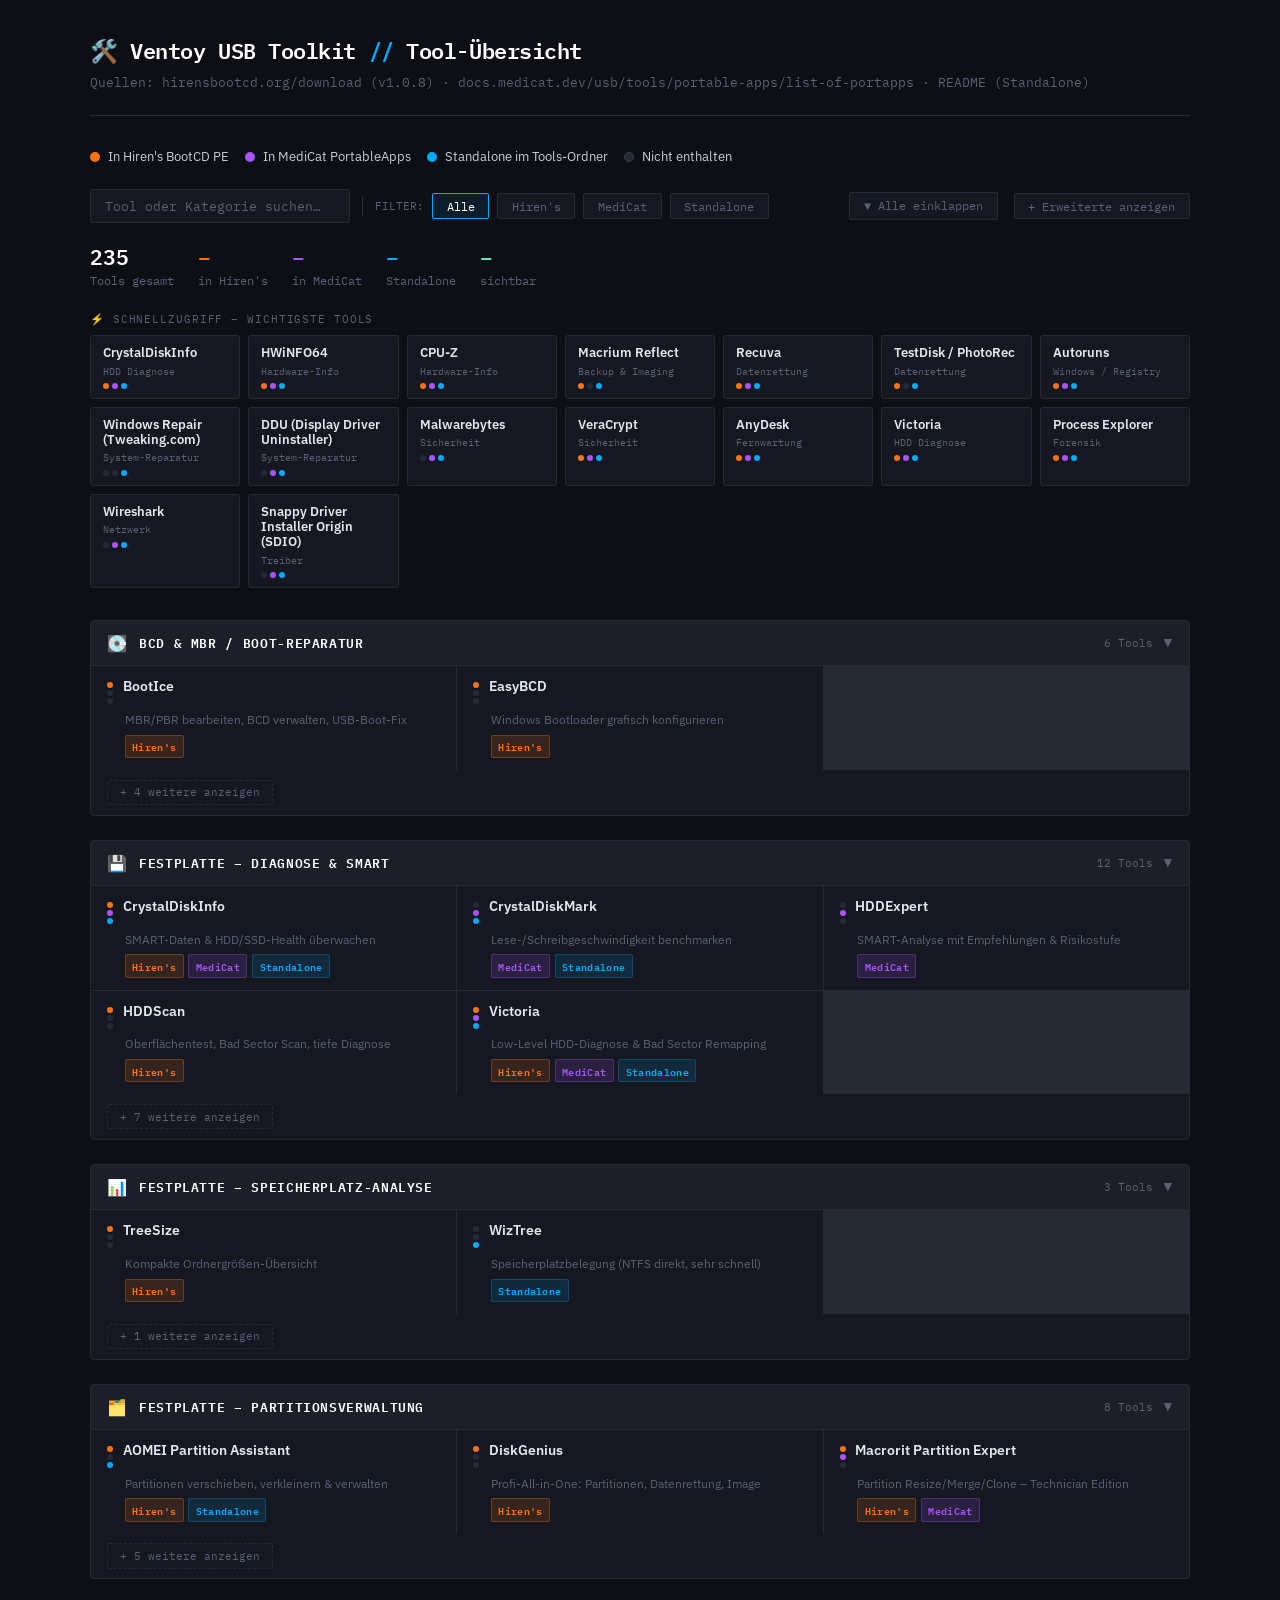
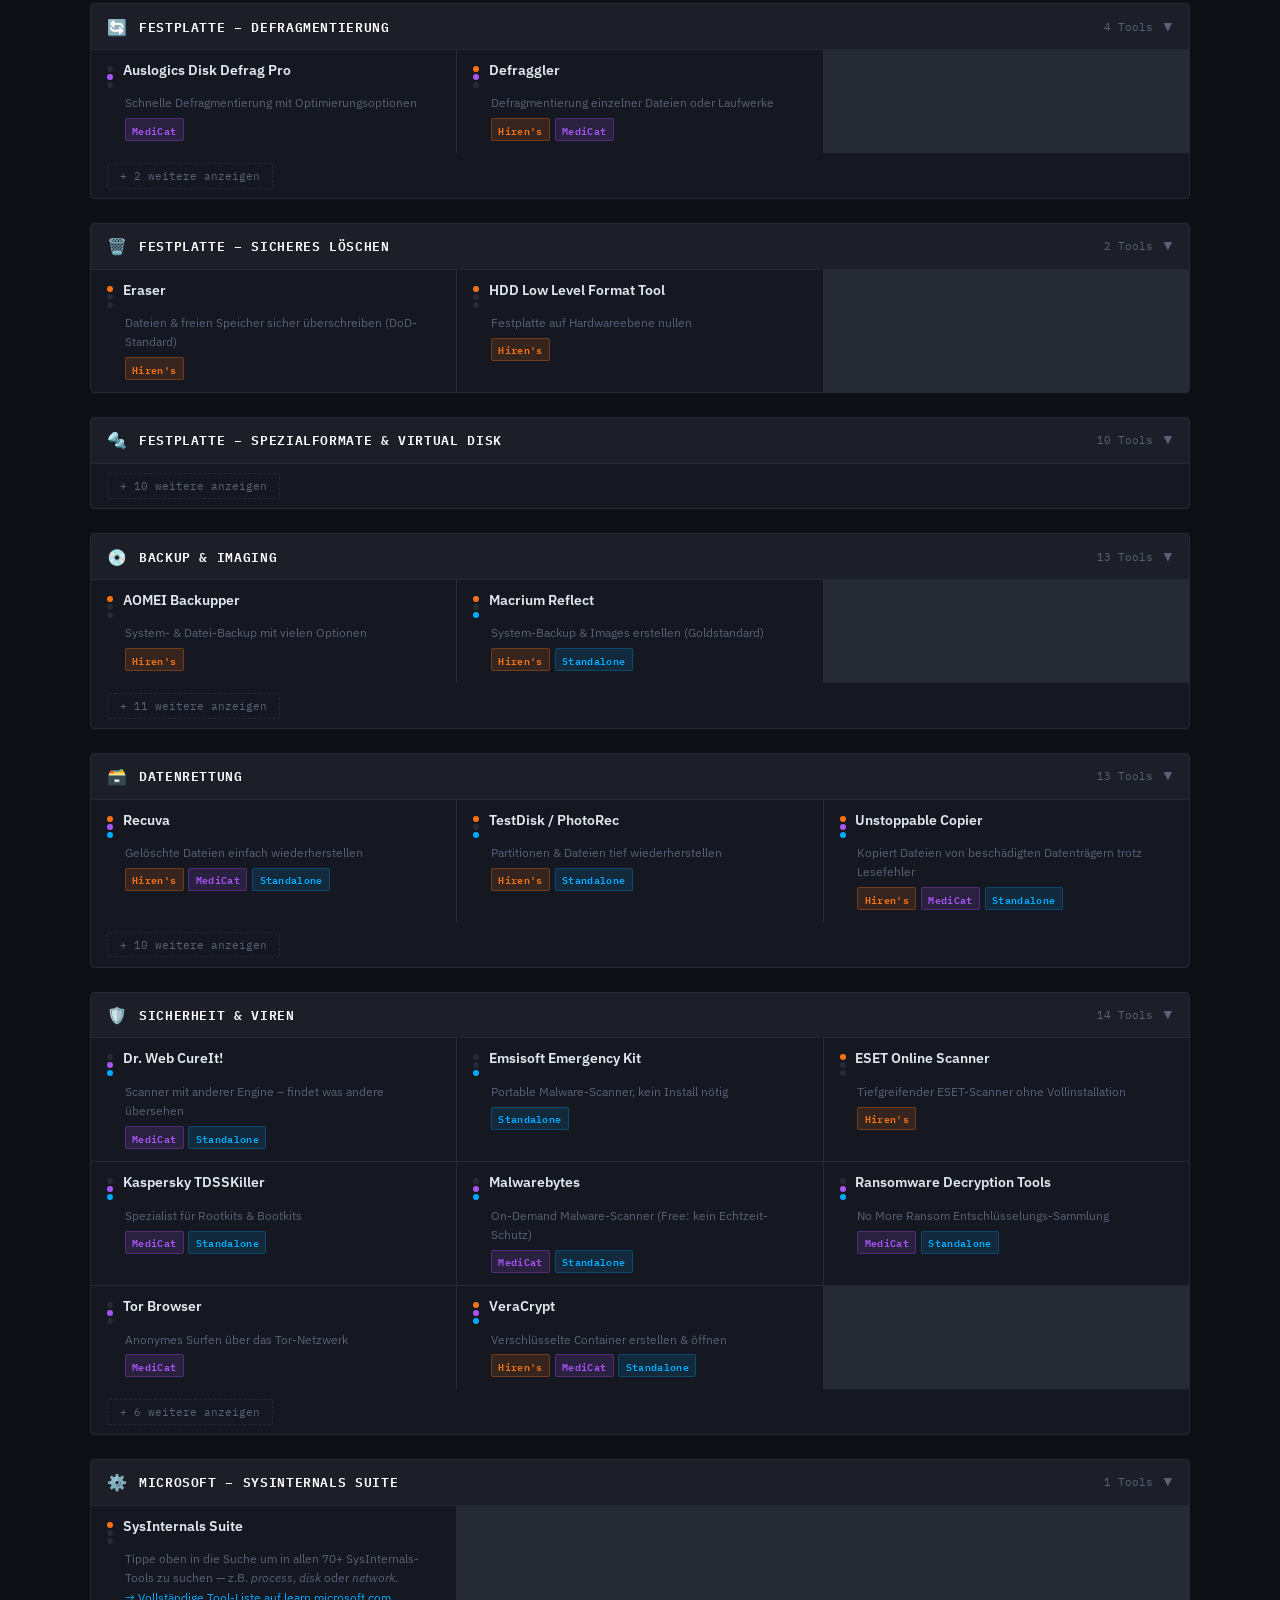
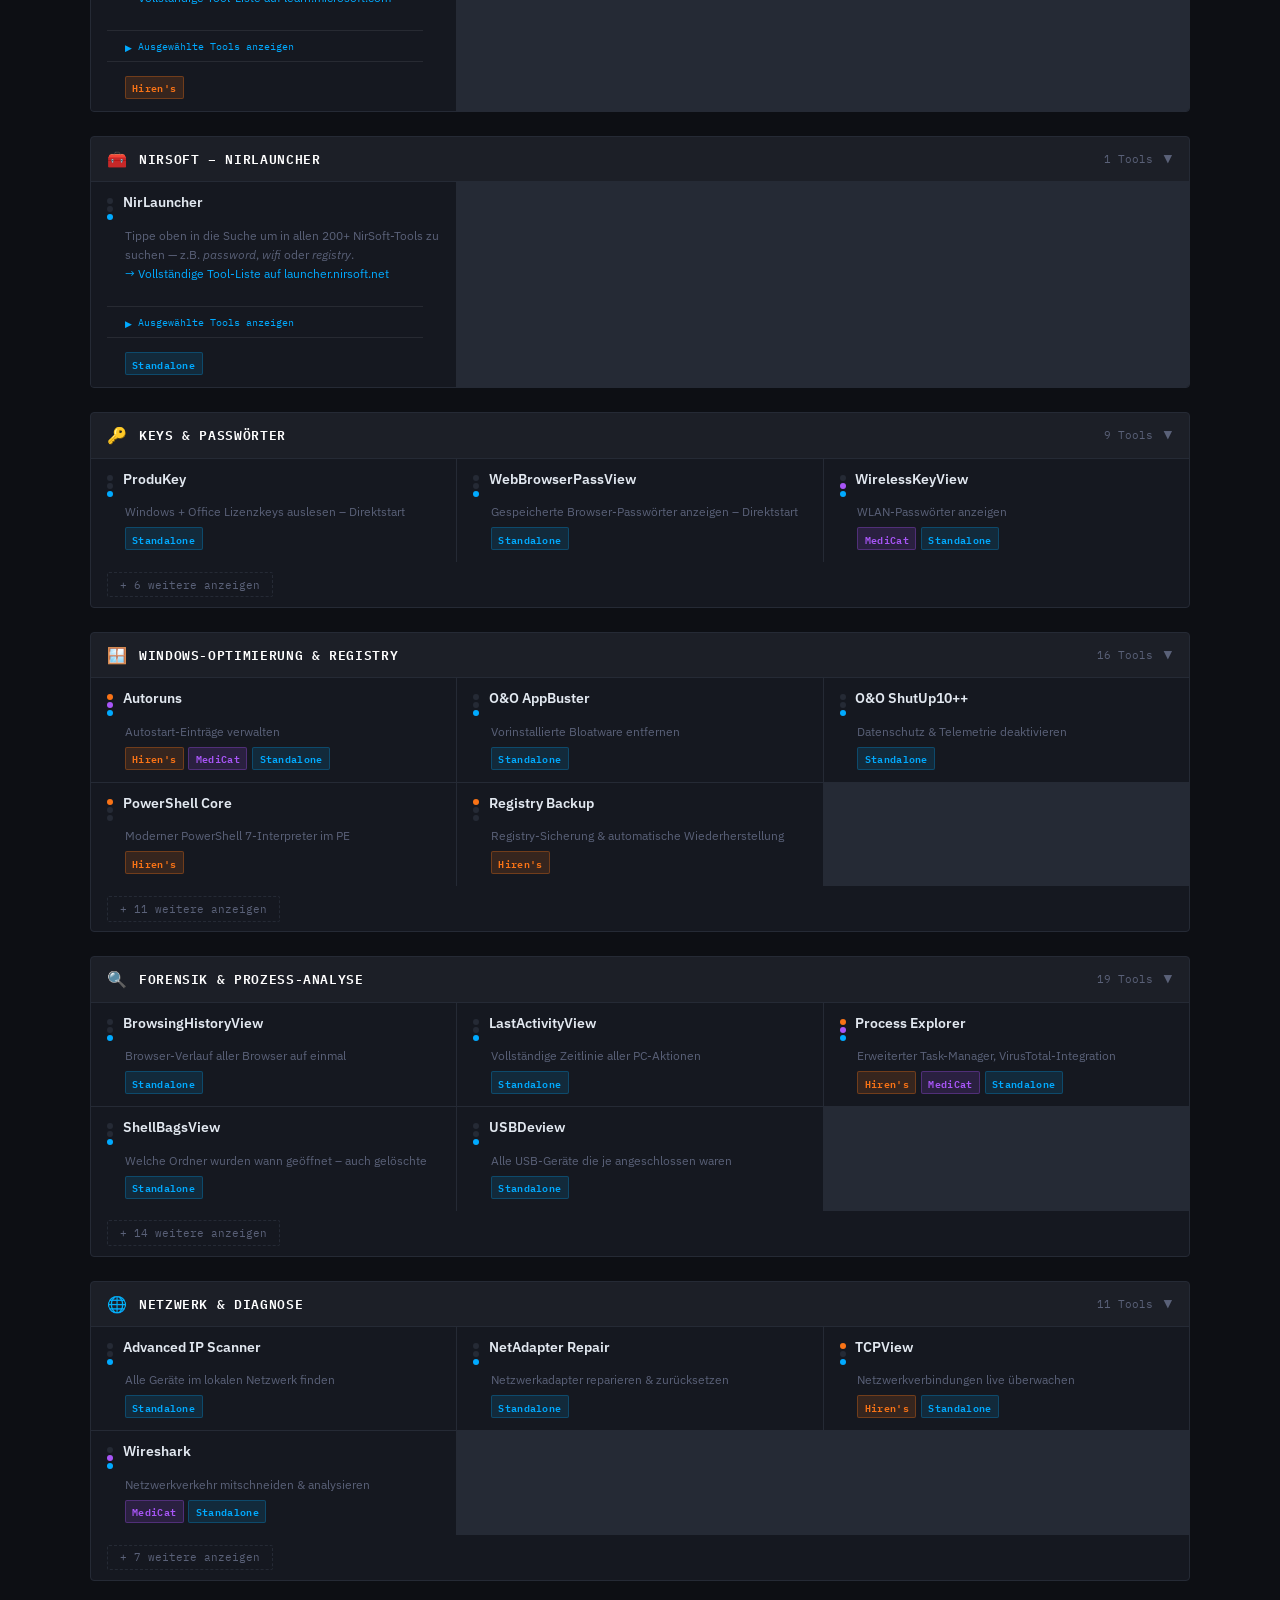
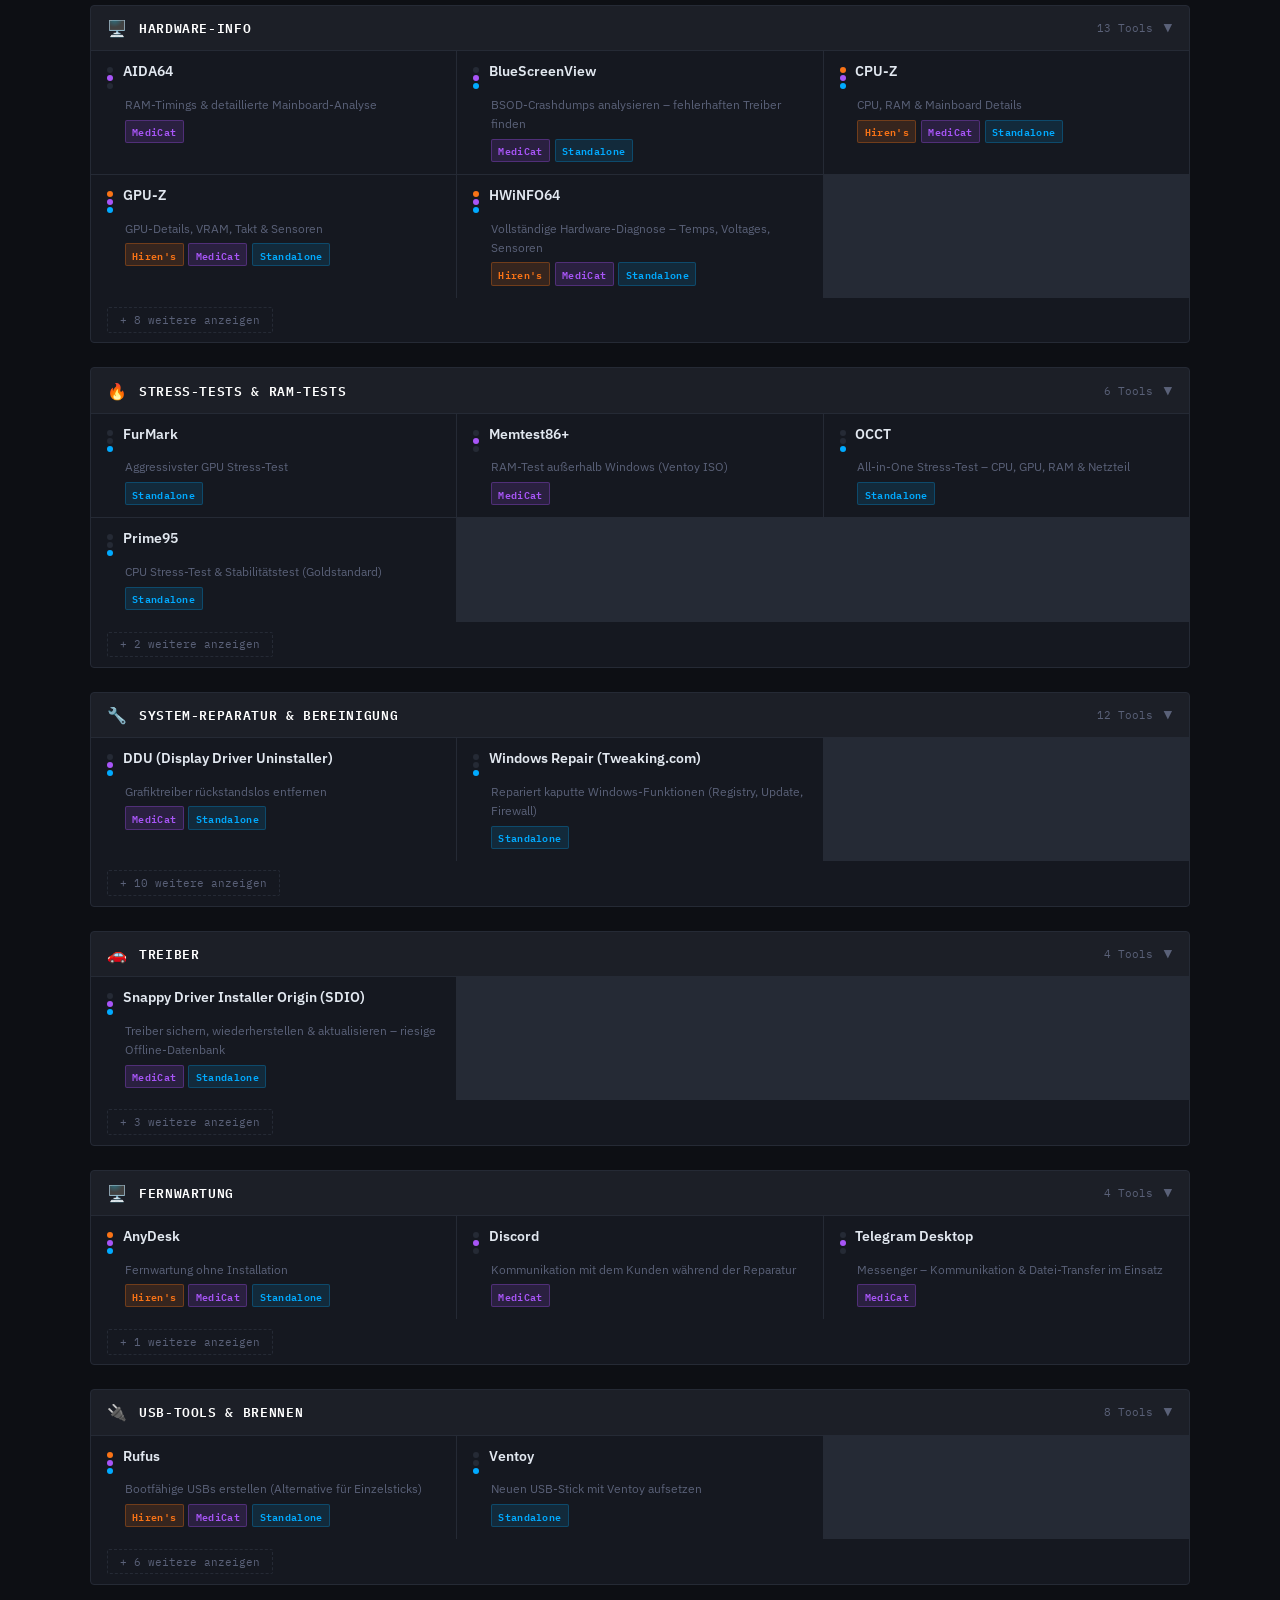
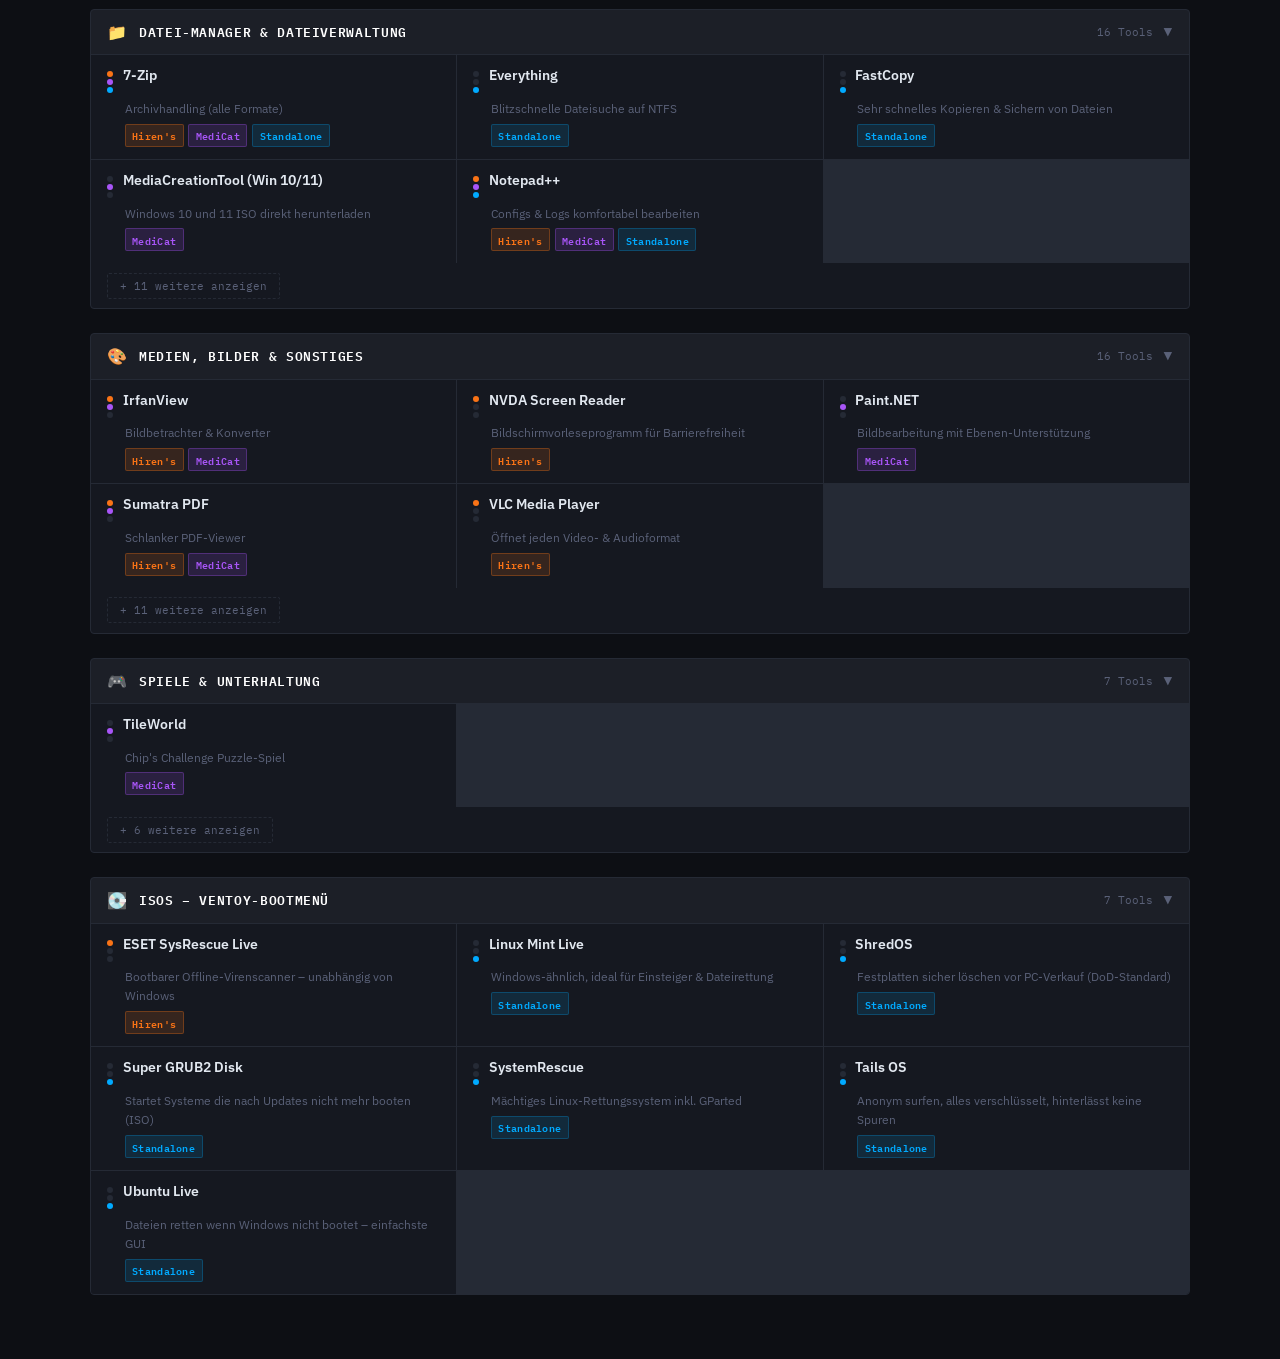
==== ventoy-toolkit-overview.html @ 54fb95f6 "Initial commit" ====
<!DOCTYPE html>
<html lang="de">

<head>
  <meta charset="UTF-8">
  <meta name="viewport" content="width=device-width, initial-scale=1.0">
  <title>Ventoy USB Toolkit – Übersicht</title>
  <style>
    @import url('https://fonts.googleapis.com/css2?family=IBM+Plex+Mono:wght@400;600&family=IBM+Plex+Sans:wght@300;400;600&display=swap');

    :root {
      --bg: #0d0f14;
      --surface: #151820;
      --border: #252a35;
      --text: #c8cdd8;
      --muted: #5a6178;
      --accent: #00aaff;
      --h: #f97316;
      --m: #a855f7;
      --s: #00aaff;
    }

    *,
    *::before,
    *::after {
      box-sizing: border-box;
      margin: 0;
      padding: 0
    }

    body {
      font-family: 'IBM Plex Sans', sans-serif;
      background: var(--bg);
      color: var(--text);
      padding: 2rem 1.5rem 4rem
    }

    /* ── Layout ── */
    header,
    .legend,
    .controls,
    .stats-bar,
    .categories {
      max-width: 1100px;
      margin-inline: auto
    }

    header {
      border-bottom: 1px solid var(--border);
      padding-bottom: 1.5rem;
      margin-bottom: 2rem
    }

    h1 {
      font-family: 'IBM Plex Mono', monospace;
      font-size: 1.4rem;
      font-weight: 600;
      color: #fff;
      letter-spacing: -.02em;
      margin-bottom: .4rem
    }

    h1 span {
      color: var(--accent)
    }

    .subtitle {
      font-size: .8rem;
      color: var(--muted);
      font-family: 'IBM Plex Mono', monospace
    }

    /* ── Legend ── */
    .legend {
      display: flex;
      flex-wrap: wrap;
      gap: 1rem;
      margin-block: 1.5rem
    }

    .legend-item {
      display: flex;
      align-items: center;
      gap: .5rem;
      font-size: .8rem
    }

    .dot {
      width: 10px;
      height: 10px;
      border-radius: 50%;
      flex-shrink: 0
    }

    /* ── Controls ── */
    .controls {
      display: flex;
      flex-wrap: wrap;
      align-items: center;
      gap: .5rem;
      margin-bottom: 1rem
    }

    .search-input {
      font-family: 'IBM Plex Mono', monospace;
      font-size: .8rem;
      padding: .45rem .9rem;
      border-radius: 2px;
      border: 1px solid var(--border);
      background: var(--surface);
      color: var(--text);
      width: 260px;
      outline: none;
      transition: border-color .15s;
    }

    .search-input:focus {
      border-color: var(--accent)
    }

    .search-input::placeholder {
      color: var(--muted)
    }

    .filter-sep {
      width: 1px;
      height: 1.2rem;
      background: var(--border);
      margin-inline: .25rem
    }

    .filter-label,
    .filter-hint {
      font-family: 'IBM Plex Mono', monospace;
      color: var(--muted)
    }

    .filter-label {
      font-size: .7rem
    }

    .filter-hint {
      font-size: .68rem
    }

    .btn {
      font-family: 'IBM Plex Mono', monospace;
      font-size: .75rem;
      padding: .3rem .85rem;
      border-radius: 2px;
      border: 1px solid var(--border);
      background: var(--surface);
      color: var(--muted);
      cursor: pointer;
      transition: all .15s;
      user-select: none;
    }

    .btn:hover {
      color: #fff;
      border-color: var(--accent)
    }

    .btn.active-all {
      color: #fff;
      background: rgba(0, 170, 255, .1);
      border-color: var(--accent)
    }

    .btn.active-h {
      color: #fff;
      background: rgba(249, 115, 22, .18);
      border-color: var(--h)
    }

    .btn.active-m {
      color: #fff;
      background: rgba(168, 85, 247, .18);
      border-color: var(--m)
    }

    .btn.active-s {
      color: #fff;
      background: rgba(0, 170, 255, .18);
      border-color: var(--s)
    }

    .btn-expand {
      margin-left: auto
    }

    /* ── Stats ── */
    .stats-bar {
      display: flex;
      gap: 1.5rem;
      flex-wrap: wrap;
      margin-bottom: 1.5rem
    }

    .stat {
      font-family: 'IBM Plex Mono', monospace;
      font-size: .75rem
    }

    .stat-num {
      font-size: 1.3rem;
      font-weight: 600;
      color: #fff;
      display: block
    }

    .stat-num.orange {
      color: var(--h)
    }

    .stat-num.purple {
      color: var(--m)
    }

    .stat-num.blue {
      color: var(--s)
    }

    .stat-num.green {
      color: #6ee7b7
    }

    .stat-label {
      color: var(--muted)
    }

    /* ── Categories ── */
    .categories {
      display: flex;
      flex-direction: column;
      gap: 1.5rem
    }

    .category {
      background: var(--surface);
      border: 1px solid var(--border);
      border-radius: 4px;
      overflow: hidden
    }

    .cat-header {
      display: flex;
      align-items: center;
      gap: .75rem;
      padding: .7rem 1rem;
      background: rgba(255, 255, 255, .03);
      border-bottom: 1px solid var(--border);
      cursor: pointer;
      user-select: none;
    }

    .cat-header:hover {
      background: rgba(255, 255, 255, .06)
    }

    .cat-header.cat-match {
      border-left: 2px solid var(--accent)
    }

    .cat-title {
      font-family: 'IBM Plex Mono', monospace;
      font-size: .8rem;
      font-weight: 600;
      color: #fff;
      letter-spacing: .05em;
      text-transform: uppercase
    }

    .cat-count {
      margin-left: auto;
      font-family: 'IBM Plex Mono', monospace;
      font-size: .7rem;
      color: var(--muted)
    }

    .cat-chevron {
      font-size: .7rem;
      color: var(--muted);
      transition: transform .2s;
      flex-shrink: 0
    }

    .category.open .cat-chevron {
      transform: rotate(90deg)
    }

    /* ── Tools grid ── */
    .tools-grid {
      display: none;
      grid-template-columns: repeat(auto-fill, minmax(290px, 1fr));
      gap: 1px;
      background: var(--border)
    }

    .category.open .tools-grid {
      display: grid
    }

    .tool-card {
      background: var(--surface);
      padding: .75rem 1rem;
      display: flex;
      flex-direction: column;
      gap: .35rem;
      transition: background .1s
    }

    .tool-card:hover {
      background: #1a1f2e
    }

    .tool-card.hidden {
      display: none
    }

    .tool-top {
      display: flex;
      align-items: flex-start;
      gap: .6rem
    }

    .tool-name {
      font-size: .85rem;
      font-weight: 600;
      color: #e2e8f0;
      line-height: 1.3
    }

    .tool-desc,
    .tool-badges {
      padding-left: 1.1rem
    }

    .tool-desc {
      font-size: .75rem;
      color: var(--muted);
      line-height: 1.6
    }

    .nir-wrap {
      margin-top: .4rem
    }

    .tool-badges {
      display: flex;
      flex-wrap: wrap;
      gap: .3rem
    }

    /* ── Presence dots ── */
    .pdots {
      display: flex;
      flex-direction: column;
      gap: 2px;
      flex-shrink: 0;
      margin-top: 4px
    }

    .pdot {
      width: 6px;
      height: 6px;
      border-radius: 50%
    }

    .pdot-off {
      background: #252a35
    }

    .pdot-h {
      background: var(--h)
    }

    .pdot-m {
      background: var(--m)
    }

    .pdot-s {
      background: var(--s)
    }

    /* ── Tier 2 ── */
    .tool-card.tier2 {
      opacity: .55
    }

    .tool-card.tier2-hidden {
      display: none
    }

    .tier2-btn {
      font-family: 'IBM Plex Mono', monospace;
      font-size: .68rem;
      padding: .3rem .75rem;
      border-radius: 2px;
      cursor: pointer;
      border: 1px dashed var(--border);
      background: transparent;
      color: var(--muted);
      margin: .6rem 1rem;
      display: none;
      transition: all .15s;
    }

    .category.open .tier2-btn {
      display: inline-block
    }

    .tier2-btn:hover {
      color: #fff;
      border-color: var(--muted)
    }

    /* ── Tool Info Box ── */
    .tool-info-toggle {
      font-family: 'IBM Plex Mono', monospace;
      font-size: .65rem;
      color: var(--accent);
      cursor: pointer;
      padding-left: 1.1rem;
      margin-top: .6rem;
      margin-bottom: .5rem;
      display: block;
      background: none;
      border: none;
      text-align: left;
      padding-top: .5rem;
      padding-bottom: .5rem;
      border-top: 1px solid rgba(255, 255, 255, .08);
      border-bottom: 1px solid rgba(255, 255, 255, .08);
      width: calc(100% - 1.1rem)
    }

    .tool-info-toggle:hover {
      text-decoration: underline
    }

    .nir-arrow {
      display: inline-block;
      transition: transform .2s;
      font-size: .55rem;
      vertical-align: middle
    }

    .nir-arrow.open {
      transform: rotate(90deg)
    }

    .tool-info-box {
      display: none;
      margin: .4rem 1.1rem 0;
      padding: .5rem .7rem;
      background: rgba(0, 170, 255, .06);
      border-left: 2px solid var(--accent);
      border-radius: 2px;
      font-size: .72rem;
      color: var(--text);
      line-height: 1.8
    }

    .tool-info-box b {
      color: var(--accent);
      font-weight: 600
    }

    .tool-info-box.open {
      display: block
    }

    .nir-search-area {
      margin: .7rem 1.1rem .2rem;
      font-size: .72rem
    }

    .nir-found-label {
      color: var(--accent);
      font-size: .68rem;
      margin-bottom: .2rem;
      font-weight: 600
    }

    .nir-search-result:not(:empty) {
      margin-bottom: .3rem
    }

    .nir-hit {
      color: #fff;
      font-size: .72rem;
      line-height: 1.6
    }

    .nir-hit b {
      color: var(--accent)
    }

    .nir-placeholder {
      color: var(--muted);
      font-size: .68rem;
      line-height: 1.6
    }

    .nir-link {
      color: var(--accent);
      text-decoration: none
    }

    .nir-link:hover {
      text-decoration: underline
    }

    /* ── Badges ── */
    .badge {
      font-family: 'IBM Plex Mono', monospace;
      font-size: .65rem;
      padding: .1rem .4rem;
      border-radius: 2px;
      font-weight: 600;
      letter-spacing: .03em
    }

    .badge-h {
      background: rgba(249, 115, 22, .15);
      color: var(--h);
      border: 1px solid rgba(249, 115, 22, .3)
    }

    .badge-m {
      background: rgba(168, 85, 247, .15);
      color: var(--m);
      border: 1px solid rgba(168, 85, 247, .3)
    }

    .badge-s {
      background: rgba(0, 170, 255, .12);
      color: var(--s);
      border: 1px solid rgba(0, 170, 255, .25)
    }

    /* ── Quick Access ── */
    .quickaccess {
      max-width: 1100px;
      margin-inline: auto;
      margin-bottom: 2rem
    }

    .qa-title {
      font-family: 'IBM Plex Mono', monospace;
      font-size: .7rem;
      color: var(--muted);
      letter-spacing: .08em;
      text-transform: uppercase;
      margin-bottom: .6rem
    }

    .qa-grid {
      display: grid;
      grid-template-columns: repeat(auto-fill, minmax(150px, 1fr));
      gap: .5rem
    }

    .qa-card {
      background: var(--surface);
      border: 1px solid var(--border);
      border-radius: 3px;
      padding: .55rem .75rem;
      display: flex;
      flex-direction: column;
      gap: .25rem;
      cursor: default;
      transition: background .1s, border-color .1s;
    }

    .qa-card:hover {
      background: #1a1f2e;
      border-color: var(--accent)
    }

    .qa-card-name {
      font-size: .8rem;
      font-weight: 600;
      color: #e2e8f0;
      line-height: 1.2
    }

    .qa-card-cat {
      font-family: 'IBM Plex Mono', monospace;
      font-size: .62rem;
      color: var(--muted)
    }

    .qa-dots {
      display: flex;
      gap: 3px;
      margin-top: .1rem
    }
  </style>
</head>

<body>

  <header>
    <h1>🛠️ Ventoy USB Toolkit <span>//</span> Tool-Übersicht</h1>
    <div class="subtitle">Quellen: hirensbootcd.org/download (v1.0.8) ·
      docs.medicat.dev/usb/tools/portable-apps/list-of-portapps · README (Standalone)</div>
  </header>

  <div class="legend">
    <div class="legend-item">
      <div class="dot" style="background:var(--h)"></div>In Hiren's BootCD PE
    </div>
    <div class="legend-item">
      <div class="dot" style="background:var(--m)"></div>In MediCat PortableApps
    </div>
    <div class="legend-item">
      <div class="dot" style="background:var(--s)"></div>Standalone im Tools-Ordner
    </div>
    <div class="legend-item">
      <div class="dot" style="background:#252a35;border:1px solid #3a4055"></div>Nicht enthalten
    </div>
  </div>

  <div class="controls">
    <input class="search-input" type="text" placeholder="Tool oder Kategorie suchen…" oninput="onSearch(this.value)">
    <div class="filter-sep"></div>
    <span class="filter-label">FILTER:</span>
    <button class="btn active-all" id="btn-all" onclick="setFilter(null)">Alle</button>
    <button class="btn" id="btn-h" onclick="setFilter('h')">Hiren's</button>
    <button class="btn" id="btn-m" onclick="setFilter('m')">MediCat</button>
    <button class="btn" id="btn-s" onclick="setFilter('s')">Standalone</button>

    <button class="btn btn-expand" id="btn-expand" onclick="expandCollapseAll()">▼ Alle einklappen</button>
    <button class="btn" id="btn-tier2" onclick="toggleAllTier2()" style="margin-left:.5rem">+ Erweiterte
      anzeigen</button>
  </div>

  <div class="stats-bar">
    <div class="stat"><span class="stat-num" id="cnt-all">–</span><span class="stat-label">Tools gesamt</span></div>
    <div class="stat"><span class="stat-num orange" id="cnt-h">–</span><span class="stat-label">in Hiren's</span></div>
    <div class="stat"><span class="stat-num purple" id="cnt-m">–</span><span class="stat-label">in MediCat</span></div>
    <div class="stat"><span class="stat-num blue" id="cnt-s">–</span><span class="stat-label">Standalone</span></div>
    <div class="stat"><span class="stat-num green" id="cnt-vis">–</span><span class="stat-label">sichtbar</span></div>
  </div>

  <div class="quickaccess">
    <div class="qa-title">⚡ Schnellzugriff – Wichtigste Tools</div>
    <div class="qa-grid" id="qa-grid"></div>
  </div>

  <div class="categories" id="categories"></div>

  <script>
    const data = [

      {
        icon: '💽', title: 'BCD & MBR / Boot-Reparatur', tools: [
          { name: 'BootIce', desc: 'MBR/PBR bearbeiten, BCD verwalten, USB-Boot-Fix', in: ['h'] },
          { name: 'EasyBCD', desc: 'Windows Bootloader grafisch konfigurieren', in: ['h'] },
          { name: 'Boot Repair Disk', desc: 'Linux-basierte Boot-Reparatur für GRUB & Windows', in: ['m'], tier: 2 },
          { name: 'BootIt Bare Metal', desc: 'Erweiterte Partition & Boot-Verwaltung (ISO)', in: ['m'], tier: 2 },
          { name: 'EasyUEFI', desc: 'UEFI-Booteinträge verwalten, reparieren & sichern', in: ['m'], tier: 2 },
          { name: 'Rescatux', desc: 'Linux-Rettungssystem für Boot & GRUB-Reparatur (ISO)', in: ['m'], tier: 2 },
        ]
      },

      {
        icon: '💾', title: 'Festplatte – Diagnose & SMART', tools: [
          { name: 'CrystalDiskInfo', desc: 'SMART-Daten & HDD/SSD-Health überwachen', in: ['h', 'm', 's'] },
          { name: 'CrystalDiskMark', desc: 'Lese-/Schreibgeschwindigkeit benchmarken', in: ['m', 's'] },
          { name: 'HDDScan', desc: 'Oberflächentest, Bad Sector Scan, tiefe Diagnose', in: ['h'] },
          { name: 'HDTune', desc: 'HDD-Benchmark & Error-Scan', in: ['h'], tier: 2 },
          { name: 'GSmartControl', desc: 'Grafische SMART-Oberfläche, alle Laufwerke', in: ['h'], tier: 2 },
          { name: 'WD Data Lifeguard Diagnostics', desc: 'Western-Digital-Laufwerke testen & diagnostizieren', in: ['h'], tier: 2 },
          { name: 'Victoria', desc: 'Low-Level HDD-Diagnose & Bad Sector Remapping', in: ['h', 'm', 's'] },
          { name: 'HDDExpert', desc: 'SMART-Analyse mit Empfehlungen & Risikostufe', in: ['m'] },
          { name: 'SSD Life', desc: 'SSD-Lebenserwartung und Health im Blick behalten', in: ['m'], tier: 2 },
          { name: 'SSD-Z', desc: 'SSD-Details: Controller, Flash-Typ, Firmware', in: ['m'], tier: 2 },
          { name: 'SSD Fresh Plus', desc: 'SSD-Optimierungen unter Windows anpassen', in: ['m'], tier: 2 },
          { name: 'CheckDisk GUI', desc: 'Grafische Oberfläche für chkdsk', in: ['h'], tier: 2 },
        ]
      },

      {
        icon: '📊', title: 'Festplatte – Speicherplatz-Analyse', tools: [
          { name: 'WizTree', desc: 'Speicherplatzbelegung (NTFS direkt, sehr schnell)', in: ['s'] },
          { name: 'WinDirStat', desc: 'Speicherbelegung als Treemap-Visualisierung', in: ['m'], tier: 2 },
          { name: 'TreeSize', desc: 'Kompakte Ordnergrößen-Übersicht', in: ['h'] },
        ]
      },

      {
        icon: '🗂️', title: 'Festplatte – Partitionsverwaltung', tools: [
          { name: 'AOMEI Partition Assistant', desc: 'Partitionen verschieben, verkleinern & verwalten', in: ['h', 's'] },
          { name: 'Macrorit Partition Expert', desc: 'Partition Resize/Merge/Clone – Technician Edition', in: ['h', 'm'] },
          { name: 'Macrorit Partition Extender', desc: 'Partitionen schnell & sicher vergrößern', in: ['h'], tier: 2 },
          { name: 'EaseUS Partition Master', desc: 'Partitionsverwaltung mit Datenrettungs-Funktionen', in: ['h'], tier: 2 },
          { name: 'DiskGenius', desc: 'Profi-All-in-One: Partitionen, Datenrettung, Image', in: ['h'] },
          { name: 'Macrorit NTFS to FAT', desc: 'Dateisystem ohne Datenverlust konvertieren', in: ['m'], tier: 2 },
          { name: 'FAT32 Formatter', desc: 'Laufwerke >32 GB mit FAT32 formatieren', in: ['m'], tier: 2 },
          { name: 'NTFS Permission Tool', desc: 'NTFS-Berechtigungen einsehen & reparieren', in: ['m'], tier: 2 },
        ]
      },

      {
        icon: '🔄', title: 'Festplatte – Defragmentierung', tools: [
          { name: 'Defraggler', desc: 'Defragmentierung einzelner Dateien oder Laufwerke', in: ['h', 'm'] },
          { name: 'Auslogics Disk Defrag Pro', desc: 'Schnelle Defragmentierung mit Optimierungsoptionen', in: ['m'] },
          { name: 'UltraDefrag', desc: 'Open-Source-Defragmenter, auch für Systemdateien', in: ['m'], tier: 2 },
          { name: 'JkDefrag', desc: 'Leichtgewichtiger Defragmenter, sehr schnell', in: ['m'], tier: 2 },
        ]
      },

      {
        icon: '🗑️', title: 'Festplatte – Sicheres Löschen', tools: [
          { name: 'HDD Low Level Format Tool', desc: 'Festplatte auf Hardwareebene nullen', in: ['h'] },
          { name: 'Eraser', desc: 'Dateien & freien Speicher sicher überschreiben (DoD-Standard)', in: ['h'] },
        ]
      },

      {
        icon: '🔩', title: 'Festplatte – Spezialformate & Virtual Disk', tools: [
          { name: 'HxD Hex Editor', desc: 'Hex-Editor für direkte Disk- und RAM-Bearbeitung', in: ['h', 'm'], tier: 2 },
          { name: 'HDHacker', desc: 'Boot-Sektor / MBR lesen, schreiben & sichern', in: ['m'], tier: 2 },
          { name: 'ImDisk Virtual Disk Driver', desc: 'ISO/IMG als virtuelles Laufwerk einbinden', in: ['h'], tier: 2 },
          { name: 'DiskInternals Linux Reader', desc: 'Ext2/3/4 Linux-Partitionen unter Windows lesen', in: ['h'], tier: 2 },
          { name: 'Paragon AppleFS for Windows', desc: 'Apple HFS+/APFS-Volumes unter Windows öffnen', in: ['h'], tier: 2 },
          { name: 'Disk2vhd', desc: 'Laufendes System direkt als VHD-Image exportieren', in: ['h', 'm'], tier: 2 },
          { name: 'VHD2Disk', desc: 'VHD-Image auf physische Festplatte zurückschreiben', in: ['m'], tier: 2 },
          { name: 'VHD Manager', desc: 'VHD-Dateien erstellen, mounten & verwalten', in: ['m'], tier: 2 },
          { name: 'VHD Tool++', desc: 'Erweitertes VHD-Verwaltungstool', in: ['m'], tier: 2 },
          { name: 'SD Formatter', desc: 'SD-Karten nach offenem Standard korrekt formatieren', in: ['m'], tier: 2 },
        ]
      },

      {
        icon: '💿', title: 'Backup & Imaging', tools: [
          { name: 'Macrium Reflect', desc: 'System-Backup & Images erstellen (Goldstandard)', in: ['h', 's'] },
          { name: 'AOMEI Backupper', desc: 'System- & Datei-Backup mit vielen Optionen', in: ['h'] },
          { name: 'Acronis Cyber Protect', desc: 'Professionelles Image-Backup & Restore', in: ['h'], tier: 2 },
          { name: 'Acronis True Image', desc: 'Vollständiges System-Backup & Klonen', in: ['m'], tier: 2 },
          { name: 'Drive Snapshot', desc: 'Backup laufender Systeme ohne Neustart', in: ['h'], tier: 2 },
          { name: 'DriveImage XML', desc: 'Leichtgewichtiges Drive-Imaging im XML-Format', in: ['h'], tier: 2 },
          { name: 'Lazesoft Disk Image & Clone', desc: 'Bootfähige Laufwerke klonen & Images erstellen', in: ['h'], tier: 2 },
          { name: 'EaseUS Todo Backup', desc: 'Backup & Imaging mit einfacher Bedienung', in: ['m'], tier: 2 },
          { name: 'MiniTool ShadowMaker', desc: 'Backup, Klonen & Wiederherstellung', in: ['m'], tier: 2 },
          { name: 'Rescuezilla', desc: 'Einfaches Cloning & Imaging – Clonezilla-Frontend', in: ['m'], tier: 2 },
          { name: 'Symantec Ghost', desc: 'Klassisches Disk-Imaging & Klonen', in: ['m'], tier: 2 },
          { name: 'WinToHDD', desc: 'Windows auf andere Festplatte/Partition klonen', in: ['m'], tier: 2 },
          { name: 'WinToUSB', desc: 'Windows-To-Go auf USB-Stick installieren', in: ['m'], tier: 2 },
        ]
      },

      {
        icon: '🗃️', title: 'Datenrettung', tools: [
          { name: 'Recuva', desc: 'Gelöschte Dateien einfach wiederherstellen', in: ['h', 'm', 's'] },
          { name: 'Unstoppable Copier', desc: 'Kopiert Dateien von beschädigten Datenträgern trotz Lesefehler', in: ['h', 'm', 's'] },
          { name: 'TestDisk / PhotoRec', desc: 'Partitionen & Dateien tief wiederherstellen', in: ['h', 's'] },
          { name: 'DMDE', desc: 'Disk-Map & Datenrettung bis auf Sektor-Ebene', in: ['h'], tier: 2 },
          { name: 'ReclaiMe', desc: 'RAID- und Partition-Wiederherstellung', in: ['h'], tier: 2 },
          { name: 'Lazesoft Data Recovery', desc: 'Datenrettung von formatierten/gelöschten Laufwerken', in: ['h'], tier: 2 },
          { name: 'Puran Data Recovery', desc: 'Tiefes Scannen nach verlorenen Partitionen', in: ['h'], tier: 2 },
          { name: 'Puran File Recovery', desc: 'Gelöschte Dateien schnell wiederherstellen', in: ['h'], tier: 2 },
          { name: 'R-Drive Image', desc: 'Professionelles Disk-Imaging & Datenrettung', in: ['m'], tier: 2 },
          { name: 'RS RAID Retrieve', desc: 'Datenrettung aus defekten RAID-Verbünden', in: ['m'], tier: 2 },
          { name: 'EaseUS Data Recovery Wizard', desc: 'Datenrettung mit einfacher Oberfläche (max. 2 GB gratis)', in: ['m'], tier: 2 },
          { name: 'MiniTool Power Data Recovery', desc: 'Datenrettung mit einfacher Oberfläche (1 GB gratis)', in: ['m'], tier: 2 },
          { name: 'Elcomsoft System Recovery', desc: 'Windows-Passwörter & Zugänge zurücksetzen', in: ['m'], tier: 2 },
        ]
      },

      {
        icon: '🛡️', title: 'Sicherheit & Viren', tools: [
          { name: 'Malwarebytes', desc: 'On-Demand Malware-Scanner (Free: kein Echtzeit-Schutz)', in: ['m', 's'] },
          { name: 'Emsisoft Emergency Kit', desc: 'Portable Malware-Scanner, kein Install nötig', in: ['s'] },
          { name: 'Dr. Web CureIt!', desc: 'Scanner mit anderer Engine – findet was andere übersehen', in: ['m', 's'] },
          { name: 'Kaspersky TDSSKiller', desc: 'Spezialist für Rootkits & Bootkits', in: ['m', 's'] },
          { name: 'McAfee Stinger', desc: 'Schneller Malware-Quickscan, sehr leichtgewichtig', in: ['h', 'm'], tier: 2 },
          { name: 'ESET Online Scanner', desc: 'Tiefgreifender ESET-Scanner ohne Vollinstallation', in: ['h'] },
          { name: 'Panda Cloud Cleaner', desc: 'Cloud-basierter Malware-Scanner', in: ['m'], tier: 2 },
          { name: 'Malware Hunter Pro', desc: 'Proaktiver Malware-Scanner & Entferner', in: ['m'], tier: 2 },
          { name: 'SUPERAntiSpyware', desc: 'Spyware, Adware & Trojaner entfernen', in: ['m'], tier: 2 },
          { name: 'HijackThis', desc: 'Browser-Hijacker & verdächtige Starteinträge aufspüren', in: ['m'], tier: 2 },
          { name: 'Ransomware Decryption Tools', desc: 'No More Ransom Entschlüsselungs-Sammlung', in: ['m', 's'] },
          { name: 'VeraCrypt', desc: 'Verschlüsselte Container erstellen & öffnen', in: ['h', 'm', 's'] },
          { name: 'Tor Browser', desc: 'Anonymes Surfen über das Tor-Netzwerk', in: ['m'] },
          { name: 'OpenVPN Portable', desc: 'VPN-Verbindung direkt vom Stick aufbauen', in: ['m'], tier: 2 },
        ]
      },

      {
        icon: '⚙️', title: 'Microsoft – SysInternals Suite', tools: [
          {
            name: 'SysInternals Suite', desc: 'Tippe oben in die Suche um in allen 70+ SysInternals-Tools zu suchen — z.B. process, disk oder network.', descHtml: 'Tippe oben in die Suche um in allen 70+ SysInternals-Tools zu suchen — z.B. <i>process</i>, <i>disk</i> oder <i>network</i>.<br><a class="nir-link" href="https://learn.microsoft.com/en-us/sysinternals/downloads/" target="_blank">→ Vollständige Tool-Liste auf learn.microsoft.com</a>', in: ['h'],
            nir: {
              'AccessChk': 'Command-line tool for viewing effective permissions on files, registry keys, services, processes and kernel objects',
              'AccessEnum': 'Shows who has what access to directories, files and Registry keys — find holes in permissions',
              'AdExplorer': 'Advanced Active Directory viewer and editor',
              'AdInsight': 'LDAP real-time monitoring tool for troubleshooting Active Directory client applications',
              'AdRestore': 'Undelete Active Directory objects',
              'Autologon': 'Bypass password screen during logon',
              'Autoruns': 'See what programs are configured to startup automatically when your system boots and you log in',
              'BgInfo': 'Automatically display relevant information about a Windows computer on the desktop background',
              'CacheSet': 'Program that allows you to control the Cache Manager working set size',
              'ClockRes': 'View the resolution of the system clock',
              'Contig': 'Defragment individual files or create new files that are contiguous',
              'Coreinfo': 'Shows mapping between logical processors and the physical processor, NUMA node, socket and cache topology',
              'Ctrl2Cap': 'Kernel-mode driver that remaps Caps Lock key to Ctrl',
              'DebugView': 'Monitor debug output on your local machine or across the Internet without an active debugger',
              'Desktops': 'Create up to four virtual desktops and switch between them using hotkeys',
              'Disk2vhd': 'Simplifies migration of physical systems into virtual machines (P2V)',
              'DiskExt': 'Display volume disk-mappings',
              'DiskMon': 'Capture all hard disk activity or acts as a software disk activity light in system tray',
              'DiskView': 'Graphical disk sector viewer',
              'DU': 'Report the disk space usage for the directory you specify',
              'EFSDump': 'View information for encrypted files',
              'FindLinks': 'Reports the file index and any hard links that exist for the specified file',
              'Handle': 'Show what files are open by which processes',
              'Hex2dec': 'Convert hex numbers to decimal and vice versa',
              'Junction': 'Create Win2K NTFS symbolic links',
              'LDMDump': 'Dump the contents of the Logical Disk Manager database',
              'ListDLLs': 'List all DLLs that are currently loaded, including version numbers and full paths',
              'LiveKd': 'Use Microsoft kernel debuggers to examine a live system',
              'LoadOrder': 'See the order in which devices are loaded on your Windows system',
              'LogonSessions': 'List the active logon sessions on a system',
              'MoveFile': 'Schedule move and delete commands for the next reboot',
              'NotMyFault': 'Crash, hang, and cause kernel memory leaks on your Windows system (for testing)',
              'NTFSInfo': 'Detailed information about NTFS volumes including MFT size and location',
              'PendMoves': 'Enumerate file rename and delete commands that will execute at next boot',
              'PipeList': 'Display named pipes on your system',
              'PortMon': 'Monitor serial and parallel port activity',
              'ProcDump': 'Capture process dumps for CPU spikes, hung windows or unhandled exceptions',
              'Process Explorer': 'Find out what files, registry keys and objects processes have open, which DLLs they have loaded',
              'Process Monitor': 'Monitor file system, Registry, process, thread and DLL activity in real-time',
              'PsExec': 'Execute processes on remote systems',
              'PsFile': 'Show files opened remotely',
              'PsGetSid': 'Display the SID of a computer or user',
              'PsInfo': 'Obtain information about a system',
              'PsKill': 'Kill processes by name or process ID',
              'PsList': 'List detailed information about processes',
              'PsLoggedOn': 'Show users logged on to a local or remote system',
              'PsLogList': 'Dump event log records',
              'PsPasswd': 'Change account passwords',
              'PsPing': 'Measure network performance including latency and bandwidth',
              'PsService': 'View and control services',
              'PsShutdown': 'Shutdown or reboot a computer',
              'PsSuspend': 'Suspend and resume processes',
              'PsTools': 'Suite of command-line utilities for managing local and remote Windows systems',
              'RAMMap': 'Advanced physical memory usage analysis — see exactly how Windows is using RAM',
              'RDCMan': 'Manage multiple remote desktop connections',
              'RegDelNull': 'Scan and delete Registry keys with embedded null-characters',
              'RegJump': 'Jump to a registry path directly in Regedit',
              'RU': 'View the registry space usage for the specified registry key',
              'SDelete': 'Securely overwrite sensitive files and cleanse free space (DoD-compliant)',
              'ShareEnum': 'Scan file shares on your network and view their security settings',
              'ShellRunas': 'Launch programs as a different user via right-click context menu',
              'Sigcheck': 'Show file version, timestamp, and digital signature details — verify file integrity',
              'Streams': 'Reveal NTFS alternate streams in files',
              'Strings': 'Search for ANSI and Unicode strings in binary images',
              'Sync': 'Flush cached data to disk',
              'Sysmon': 'Monitor and log system activity including processes, network connections and file changes',
              'TCPView': 'Live view of all TCP and UDP endpoints, including local and remote addresses and state',
              'VMMap': 'Analyze virtual memory usage of a specific process in detail',
              'VolumeID': 'Set the Volume ID of FAT or NTFS drives',
              'WhoIs': 'WHOIS lookup for domain registration information',
              'WinObj': 'Display information about the Windows Object Manager namespace',
              'ZoomIt': 'Screen zoom, annotation and recording tool for presentations'
            },
            nirOverview: '<b>🔍 Prozesse:</b> Process Explorer · Process Monitor · ProcDump · PsList · PsKill · VMMap<br><b>🚀 Autostart:</b> Autoruns · BgInfo · Desktops<br><b>🌐 Netzwerk:</b> TCPView · PsPing · PsTools · WhoIs · PortMon<br><b>💾 Festplatte:</b> DiskView · Disk2vhd · DU · SDelete · Contig · DiskMon<br><b>🔒 Sicherheit:</b> AccessChk · AccessEnum · Sigcheck · Sysmon · Streams<br><b>📋 Registry:</b> Autoruns · RegJump · RegDelNull · RU · AdExplorer<br><b>🖥️ System-Info:</b> PsInfo · Coreinfo · RAMMap · LogonSessions · Handle · ListDLLs<br><b>🔧 Remote:</b> PsExec · PsLoggedOn · PsLogList · PsService · PsShutdown · RDCMan'
          },
        ]
      },

      {
        icon: '🧰', title: 'NirSoft – NirLauncher', tools: [
          {
            name: 'NirLauncher', desc: 'Tippe oben in die Suche um in allen 200+ NirSoft-Tools zu suchen — z.B. password, wifi oder registry. → launcher.nirsoft.net', descHtml: 'Tippe oben in die Suche um in allen 200+ NirSoft-Tools zu suchen — z.B. <i>password</i>, <i>wifi</i> oder <i>registry</i>.<br><a class="nir-link" href="https://launcher.nirsoft.net/utilities_list.html" target="_blank">→ Vollständige Tool-Liste auf launcher.nirsoft.net</a>', in: ['s'],
            nir: {
              'AdvancedRun': 'Run a program with different settings that you choose',
              'AllThreadsView': 'Displays a list of all running threads in Windows',
              'AlternateStreamView': 'Find all hidden alternate streams stored in the file system',
              'AltStreamDump': 'Dumps the list of NTFS alternate streams',
              'AppAudioConfig': 'View/change audio settings of applications',
              'AppCompatibilityView': 'List of all programs that run with different compatibility setting',
              'AppCrashView': 'Displays the details of all application crashes occurred in your system',
              'AppNetworkCounter': 'Displays number of TCP/UDP bytes and packets sent/received by every application',
              'AppReadWriteCounter': 'Displays read/write operations of every application running on your system',
              'AppResourcesUsageView': 'View application resources usage information of Windows 10/11',
              'AdapterWatch': 'Displays useful information about your network adapters',
              'ActiveXHelper': 'View essential information about ActiveX components installed on your computer',
              'BatteryHistoryView': 'Displays battery history information on Windows 11/10',
              'BatteryInfoView': 'Displays battery information on laptops and netbooks',
              'BlueScreenView': 'Show information about blue screen crashes occurred in your system',
              'BluetoothCL': 'Show bluetooth devices list',
              'BluetoothLEView': 'Monitors the activity of Bluetooth Low Energy devices around you',
              'BluetoothLogView': 'Creates a log of Bluetooth activity in your area',
              'BluetoothView': 'Monitors the activity of Bluetooth devices around you',
              'BootPerformanceView': 'Displays the performance information of the boot process on Windows 11/10/8/7',
              'BrowserAddonsView': 'Displays the details of all Web browser addons/plugins installed in your system',
              'BrowserAutoFillView': 'View form autofill text stored by Chrome and Firefox Web browsers',
              'BrowserDownloadsView': 'Displays the details of downloaded files of Chrome and Firefox Web browsers',
              'BrowsingHistoryView': 'View browsing history of popular Web browsers',
              'BulkFileChanger': 'Change date/time/attributes of multiple files',
              'BulletsPassView': 'Reveals the passwords stored behind the bullets',
              'ChromeCacheView': 'Chrome Browser Cache Viewer',
              'ChromeCookiesView': 'Alternative to the standard internal cookies viewer of Google Chrome',
              'ChromeHistoryView': 'View the browsing history of Chrome Web browser',
              'ChromePass': 'Password recovery tool for Google Chrome Web browser',
              'Clipboardic': 'Small and simple clipboard manager',
              'ControlMyMonitor': 'View and modify the settings of your monitor',
              'CountryTraceRoute': 'Fast Traceroute utility with IP country information',
              'CurrPorts': 'Displays the list of all currently opened TCP/UDP ports on your computer',
              'CurrProcess': 'Displays the list of all processes currently running on your system',
              'CredentialsFileView': 'Decrypts Credentials files of Windows',
              'CredHistView': 'Decrypt the CREDHIST file of Windows',
              'CSVFileView': 'CSV/Tab-delimited file viewer and converter',
              'DataProtectionDecryptor': 'Decrypt DPAPI-encrypted data of Windows',
              'DeviceIOView': 'Watch the data transfer between a software or service and a device driver',
              'DevManView': 'Alternative to the standard Device Manager of Windows',
              'DHCPLogView': 'Displays DHCP requests sent by every device connect to your network',
              'Dialupass': 'Recovers Dial-Up passwords in all versions of Windows',
              'DiskCountersView': 'Show disk drive read/write counters',
              'DiskSmartView': 'Retrieves S.M.A.R.T information from IDE/SATA disks',
              'DLL Export Viewer': 'Lists DLL exported functions and their memory addresses for debugging',
              'DNSDataView': 'Retrieve the DNS records (MX, NS, A, SOA) of the specified domains',
              'DNSLookupView': 'DNS Lookup Viewer for Windows 11/10',
              'DNSQuerySniffer': 'Network sniffer utility that shows the DNS queries sent on your system',
              'DomainHostingView': 'Displays extensive information about a domain',
              'DotNetResourcesExtract': 'Extract embedded resources from .NET applications',
              'DownTester': 'Test your Internet download speed',
              'DriveLetterView': 'View and change drive letter assignments',
              'DriverView': 'Displays the list of all device drivers currently loaded on your system',
              'DumpEDID': 'Dump EDID information into the console window',
              'EdgeCookiesView': 'Display cookies from new versions of MS-Edge',
              'EncryptedRegView': 'Scans the Registry and decrypts the data encrypted with DPAPI',
              'ESEDatabaseView': 'View the content of ESE database files (.edb files)',
              'EventLogChannelsView': 'View, Disable, Enable Event Log Channels',
              'EventLogSourcesView': 'Displays the list of all event log sources installed on your system',
              'ExecutedProgramsList': 'Displays programs and batch files that you previously executed on your system',
              'ExifDataView': 'Displays the Exif data stored inside .jpg image files',
              'ExtPassword': 'External Drive Password Recovery',
              'FastResolver': 'Resolves multiple host names into IP addresses/MAC Addresses and vice versa',
              'FavoritesView': 'Displays the list of all your Favorites/bookmarks in a single page',
              'FBCacheView': 'Shows Facebook images stored in the cache of your Web browser',
              'FileAccessErrorView': 'Displays file access error information',
              'FileActivityWatch': 'Displays information about read/write/delete operations on your system',
              'FileTypesMan': 'Alternative to the File Types manager of Windows',
              'FirefoxDownloadsView': 'Displayed the list of downloaded files in Firefox',
              'FirmwareTablesView': 'Displays a list of firmware tables (ACPI, SMBIOS) stored on your system',
              'FlashCookiesView': 'View Flash cookies stored in your computer',
              'FolderChangesView': 'Monitor folder/drive changes',
              'FolderTimeUpdate': 'Updates the Modified Time of folders',
              'FreeSpaceLogView': 'View log of free disk space on Windows',
              'FullEventLogView': 'Event log viewer for Windows 10/8/7/Vista',
              'FullUpdatesHistoryView': 'Displays the history of Windows 11 updates on your system',
              'GDIView': 'Displays the list of GDI handles opened by every process',
              'GetNir': 'Command line tool to extract values from tab-delimited and comma-delimited data',
              'GUIPropView': 'Displays extensive information about all windows currently opened on your system',
              'HandleCountersView': 'Shows handle counter for every process',
              'HashMyFiles': 'Calculate the MD5/SHA1 hashes of your files',
              'HeapMemView': 'View the content of all memory blocks allocated in the heap',
              'HostedNetworkStarter': 'Create a wifi hotspot with your wireless network adapter',
              'HotKeysList': 'Displays the list of hot keys that are currently registered on your system',
              'HTMLAsText': 'Converts HTML documents to simple text files',
              'HtmlDocEdit': 'Simple HTML designer/editor',
              'IconsExtract': 'Extract icons and cursors from executable files (EXE, DLL, OCX, CPL)',
              'IECacheView': 'List all files currently stored in the cache of Internet Explorer',
              'IECookiesView': 'Displays the cookies that Internet Explorer stores on your computer',
              'IEHistoryView': 'Displays the list of Web sites that you visited with IE Web browser',
              'IE PassView': 'Recover passwords stored by Internet Explorer',
              'ImageCacheViewer': 'Displays images stored in the cache of your Web browsers',
              'InsideClipboard': 'Displays the content of all formats stored in the clipboard',
              'InstalledAppView': 'View installed Windows 10 apps',
              'InstalledCodec': 'List Codec drivers and DirectShow filters installed on your system',
              'InstalledDriversList': 'Lists all device drivers that are currently installed on your system',
              'InstalledPackagesView': 'Displays installed MSI packages on your system',
              'IPInfoOffline': 'View country information about IP addresses',
              'IPNeighborsView': 'View the IP neighbor table on Windows 10/8/7/Vista',
              'IPNetInfo': 'Easily find all available information about IP address',
              'IPPathTableView': 'IP Path Table Viewer',
              'JumpListsView': 'Displays the information stored by the Jump Lists feature of Windows 7',
              'KeyboardStateView': 'Shows the current state and virtual key code of every key you press',
              'LANIPScanner': 'Local network scanner for Windows',
              'LastActivityView': 'View the latest computer activity',
              'LiveContactsView': 'View the details of all contacts in your Windows Live Messenger',
              'LiveTcpUdpWatch': 'Displays live information about all TCP and UDP activity on your system',
              'LoadedDllsView': 'Displays all DLL files loaded on your system',
              'LostMyPassword': 'Password recovery tool for Windows',
              'LSASecretsDump': 'Dump the LSA secrets from the Registry',
              'LSASecretsView': 'Displays the list of all LSA secrets stored in the Registry on your computer',
              'MACAddressView': 'MAC address lookup tool',
              'MadPassExt': 'Extract the secret DPAPI password generated for your Microsoft account',
              'Mail PassView': 'Recovers email passwords',
              'ManageWirelessNetworks': 'Alternative tool to the standard Manage Wireless Networks of Windows',
              'MMCSnapInsView': 'Displays the details of all MMC snap-ins installed on your system',
              'MobileFileSearch': 'Search files inside a mobile device plugged to the USB port',
              'MonitorInfoView': 'Displays essential information about your monitor',
              'MZHistoryView': 'Displays the list of visited Web sites in Firefox/Mozilla/Netscape Web browsers',
              'MessenPass': 'Recovers the passwords of instant messenger programs',
              'MUICacheView': 'Edit/delete MUICache items in your system',
              'MultiMonitorTool': 'Enable, disable, and set the primary monitor in Multi-Monitor system',
              'MetarWeather': 'Decode METAR weather reports and display them in a simple weather report table',
              'MyEventViewer': 'Simple alternative to the standard event viewer of Windows',
              'MyLastSearch': 'View your latest searches with Google, Yahoo, and MSN',
              'MZCacheView': 'List all files currently stored in the cache of Firefox/Mozilla browser',
              'MZCookiesView': 'Alternative to the standard Cookie Manager provided by Firefox and Mozilla',
              'NetBScanner': 'Scans all computers in the IP addresses range you choose, using NetBIOS protocol',
              'NetConnectChoose': 'Set default Internet connection and view general connection information',
              'Network Password Recovery': 'Recover network passwords on Windows XP/2003/Vista',
              'NetResView': 'Displays the list of all network resources on your LAN',
              'NetRouteView': 'GUI alternative to the standard route utility of Windows',
              'NetworkConnectLog': 'Shows a log of connected/disconnected computers on your network',
              'NetworkCountersWatch': 'Displays system counters for every network interface on your system',
              'NetworkInterfacesView': 'Displays the list of all network adapters/interfaces installed on your system',
              'NetworkLatencyView': 'Calculates the network latency (in milliseconds) for every new TCP connection',
              'NetworkOpenedFiles': 'Displays the files that are currently opened by other computers on your network',
              'NetworkTrafficView': 'Displays network traffic statistics on your network adapter',
              'NetworkUsageView': 'Displays network usage information for Windows 8 and Windows 10',
              'NirCmd': 'Do many useful tasks from command-line',
              'NK2Edit': 'Full NK2 (AutoComplete) editor for Microsoft Outlook',
              'NTFSLinksView': 'View the list of NTFS symbolic links/junctions in selected folder',
              'OfficeIns': 'Displays the details of all installed Microsoft Office add-ins on your computer',
              'OfflineRegistryFinder': 'Find data in external Registry files',
              'OfflineRegistryView': 'View offline Registry files',
              'OpenedFilesView': 'Displays the list of all opened files on your system',
              'OpenSaveFilesView': 'Displays list of files that you previously opened',
              'OpenWithView': 'Disable/enable items in the Open With dialog-box of Windows',
              'OperaCacheView': 'Cache viewer for Opera Web browser',
              'OperaPassView': 'Password recovery tool for Opera Web browser',
              'OutlookAccountsView': 'View POP3/IMAP/SMTP passwords and account settings of Outlook',
              'OutlookAddressBookView': 'Displays the details of all recipients stored in the address books of Outlook',
              'OutlookAttachView': 'Extract multiple attachments from Outlook',
              'OutlookStatView': 'Display a general statistics of your Outlook emails',
              'PasswordFox': 'View passwords stored in Firefox Web browser',
              'Password Security Scanner': 'Displays security information about passwords stored in your system',
              'PingInfoView': 'Ping multiple host names and IP addresses',
              'PreviousFilesRecovery': 'Find and recover files from Windows shadow copies',
              'ProcessActivityView': 'Show the file activity for selected process',
              'ProcessTCPSummary': 'Displays TCP connections summary',
              'ProcessThreadsView': 'Displays extensive information about all threads of the process that you choose',
              'Product Key Scanner': 'Find product keys stored in the Registry of Windows Operating system',
              'ProduKey': 'Displays the CD-Keys of MS-Office/Windows installed on your computer',
              'PropertySystemView': 'View/edit file properties',
              'PstPassword': 'Recover lost password of Outlook PST file',
              'QuickSetDNS': 'Change the DNS servers that are used for your Internet connection',
              'Remote Desktop PassView': 'Reveals the password stored by Microsoft Remote Desktop utility',
              'RecentFilesView': 'Display the list of recently opened files',
              'RegDllView': 'Displays the list of all registered files',
              'RegFileExport': 'Export offline Registry file to .reg file',
              'RegFromApp': 'Creates .reg file according to Registry changes made by application',
              'RegistryChangesView': 'Compares 2 snapshots of Windows Registry',
              'RegScanner': 'Scan and find values in the Registry',
              'ResourcesExtract': 'Extract resources from dll/ocx/exe files',
              'RouterPassView': 'Recover passwords from router config file',
              'RTMPDumpHelper': 'Download RTMP streams in conjunction with RTMPDump toolkit',
              'RunAsDate': 'Run a program with the specified date',
              'RunFromProcess': 'Run a program from another process that you choose',
              'RuntimeClassesView': 'Displays the list of Windows Runtime (WinRT) classes',
              'SafariCacheView': 'Cache viewer/extractor for Safari Web browser',
              'SafariHistoryView': 'History viewer for Safari Web browser',
              'SearchFilterView': 'View the search filters installed on your system',
              'SearchMyFiles': 'Alternative to the standard Search For Files And Folders module of Windows',
              'SecurityQuestionsView': 'View Windows 10 security questions',
              'SecuritySoftView': 'Displays the list of AntiVirus/AntiSpyware/Firewall programs on your system',
              'SeqDownload': 'Download sequence of images from the Web and create animation from them',
              'ServiWin': 'Displays the list of installed drivers and services on your system',
              'ShadowCopyView': 'View shadow copies on your system',
              'ShellBagsView': 'Displays the list of all folder settings saved by Windows',
              'ShellMenuNew': 'Disable/Enable items in the New submenu of Explorer',
              'ShellExView': 'Displays the details of shell extensions installed on your computer',
              'ShortcutsMan': 'Lists all shortcuts on your desktop/start menu',
              'ShellMenuView': 'Disable/enable static menu items in context menu of Explorer',
              'ShutdownPerformanceView': 'Displays the performance information of Windows shutdown process',
              'SimpleCodeGenerator': 'QR Code Generator for Windows',
              'SimpleProgramDebugger': 'Displays debugging events of a running program',
              'SimpleWMIView': 'Displays the result of WMI queries in a simple table',
              'SiteShoter': 'Save a screenshot of any Web page into a file',
              'SkypeContactsView': 'Displays the list of Skype contacts stored in the local database file of Skype',
              'SkypeLogView': 'View log files created by Skype',
              'SmartSniff': 'Captures TCP/IP packets and view the captured data as sequence of conversations',
              'SniffPass': 'Capture the passwords that pass through your network adapter',
              'SocketSniff': 'Watch the Windows Sockets (WinSock) activity of the selected process',
              'SoundVolumeView': 'View/change sound levels and save/load sound level profiles on Windows',
              'SpecialFoldersView': 'Easily jump to special folders in your system',
              'SoundVolumeCommandLine': 'Sound volume command-line tool for Windows',
              'SysExporter': 'Grab the data stored in list-views, tree-views, list boxes, and combo boxes',
              'TableTextCompare': 'Compare tab-delimited or comma-delimited (csv) files',
              'TaskSchedulerView': 'View/Disable/Enable tasks from the Task Scheduler of Windows',
              'TCPConnectProblemView': 'Monitor TCP connection problems',
              'TcpLogView': 'Monitors the opened TCP connections on your system',
              'TimeZonesView': 'Displays all world time zones',
              'TurnedOnTimesView': 'View the time/date ranges that your computer was turned on',
              'UninstallView': 'Shows installed programs on your system and allows you to uninstall them',
              'URLProtocolView': 'View/disable/enable the URL protocols installed on your system',
              'URLStringGrabber': 'Grab URL strings of Web sites from Internet Explorer',
              'USBDeview': 'Lists all installed USB devices that you previously used',
              'USBDriveLog': 'USB Drive Log For Windows 10',
              'USBLogView': 'Records the details of any USB device that is plugged/unplugged into your system',
              'UserAssistView': 'Decrypt and displays the list of all UserAssist entries',
              'UserProfilesView': 'View user profiles information on your system',
              'VaultPasswordView': 'Decrypts passwords stored in Windows Vault',
              'VideoCacheView': 'Extract Web site video files from the cache of your Web browser',
              'VNCPassView': 'Recover the passwords stored by the VNC tool',
              'Volumouse': 'Adjust the volume of your speaker with the wheel of your mouse',
              'WakeMeOnLan': 'Turn on one or more computers remotely by sending Wake-on-LAN (WOL) packet',
              'WebBrowserBookmarksView': 'View all bookmarks of Chrome and Firefox Web browsers',
              'WebBrowserPassView': 'Recover lost passwords from your Web browser',
              'WebCacheImageInfo': 'Shows EXIF information of the images stored in Web browser cache',
              'WebCamImageSave': 'Capture still images from your WebCam',
              'WebCookiesSniffer': 'Captures Web site cookies and displays them in a simple table',
              'WebSiteSniffer': 'Capture Web site files and save them on your hard drive',
              'WebVideoCap': 'Capture Flash Video files and RTSP streams while watching them in a Web browser',
              'WhatInStartup': 'Disable/enable/delete programs that are loaded at Windows startup',
              'WhatIsHang': 'Get information about Windows software that hangs',
              'WhoisCL': 'Get WHOIS information about a registered domain from command-line',
              'WhoIsConnectedSniffer': 'Shows who connects to your network by listening to network packets',
              'WhoisThisDomain': 'Get information about a registered domain from WHOIS server',
              'WhosIP': 'Find all available information about an IP address from command-line',
              'WifiChannelMonitor': 'Captures wifi traffic in monitor mode and displays AP/clients information',
              'WifiDiagnosticsView': 'Wifi diagnostics tool for Windows',
              'WifiHistoryView': 'Displays the history of connections to wireless networks on your computer',
              'WifiInfoView': 'Displays extensive information about wireless networks in your area',
              'WinCrashReport': 'Displays a report about crashed Windows application',
              'WinDefLogView': 'Windows Defender Log Viewer',
              'WinDefThreatsView': 'View Windows Defender threats of local and remote computer',
              'WinFontsView': 'Display sample of all fonts installed on your system',
              'WinLister': 'Displays the list of opened windows on your system',
              'WinLogOnView': 'Displays logon/logoff times on Windows Vista/7/8/2008',
              'WinMailPassRec': 'Password Recovery For Windows Mail App of Windows 10 and Windows 11',
              'WinPrefetchView': 'View the Prefetch files (.pf) stored in your system',
              'WinsockServicesView': 'View/Disable/Enable Winsock service providers installed on your system',
              'Windows Updates History Viewer': 'Displays the history of Windows updates for your system',
              'WirelessConnectionInfo': 'Displays general information and statistics about the active wifi connection',
              'WirelessKeyView': 'Recovers lost wireless network keys (WEP/WPA) stored in your computer',
              'WirelessNetConsole': 'View wireless networks information (console application)',
              'WirelessNetView': 'Monitor the activity of wireless networks around you',
              'Wireless Network Watcher': 'Shows who is connected to your wireless network',
              'WinUpdatesList': 'Displays the list of all Windows updates (Service Packs and Hotfixes)'
            },
            nirOverview: '<b>🔑 Passwörter:</b> ProduKey · WebBrowserPassView · WirelessKeyView · ChromePass · VaultPasswordView · LSASecretsDump · EncryptedRegView<br><b>🌐 Netzwerk:</b> CurrPorts · SmartSniff · WifiInfoView · DNSQuerySniffer · NetworkLatencyView · PingInfoView<br><b>🔍 Forensik:</b> LastActivityView · USBDeview · ShellBagsView · ExecutedProgramsList · WinLogOnView<br><b>🌍 Browser:</b> BrowsingHistoryView · ChromeCacheView · ChromeCookiesView · MZCacheView<br><b>🖥️ System:</b> BlueScreenView · ServiWin · DriverView · ProcessActivityView · DevManView<br><b>📋 Registry:</b> RegistryChangesView · RegScanner · OfflineRegistryFinder<br><b>📁 Dateien:</b> SearchMyFiles · HashMyFiles · FolderChangesView · NTFSLinksView'
          },
        ]
      },

      {
        icon: '🔑', title: 'Keys & Passwörter', tools: [
          { name: 'ProduKey', desc: 'Windows + Office Lizenzkeys auslesen – Direktstart', in: ['s'] },
          { name: 'ShowKeyPlus', desc: 'Windows-Produkt-Key & OEM-Key auslesen', in: ['h'], tier: 2 },
          { name: 'RecoverKeysPortable', desc: 'Lizenzkeys für hunderte installierter Programme', in: ['m'], tier: 2 },
          { name: 'WebBrowserPassView', desc: 'Gespeicherte Browser-Passwörter anzeigen – Direktstart', in: ['s'] },
          { name: 'WirelessKeyView', desc: 'WLAN-Passwörter anzeigen', in: ['m', 's'] },
          { name: 'Lazesoft Password Recovery', desc: 'Windows-Passwort zurücksetzen (grafisch)', in: ['h'], tier: 2 },
          { name: 'NT Password Edit', desc: 'Windows-Passwort direkt in SAM-Datei ändern', in: ['h'], tier: 2 },
          { name: 'Windows Login Unlocker', desc: 'Gesperrte Windows-Accounts entsperren', in: ['h'], tier: 2 },
          { name: 'Lazesoft Windows Recovery', desc: 'Bootprobleme beheben & Passwörter zurücksetzen', in: ['h'], tier: 2 },
        ]
      },

      {
        icon: '🪟', title: 'Windows-Optimierung & Registry', tools: [
          { name: 'O&O ShutUp10++', desc: 'Datenschutz & Telemetrie deaktivieren', in: ['s'] },
          { name: 'O&O AppBuster', desc: 'Vorinstallierte Bloatware entfernen', in: ['s'] },
          { name: 'Autoruns', desc: 'Autostart-Einträge verwalten', in: ['h', 'm', 's'] },
          { name: 'WinNTSetup', desc: 'Windows von USB/PE aus installieren & tweaken', in: ['h'], tier: 2 },
          { name: 'Attribute Changer', desc: 'Datei- & Ordner-Attribute inkl. Zeitstempel ändern', in: ['h'], tier: 2 },
          { name: 'Change Keyboard Layout', desc: 'Tastaturlayout im PE schnell wechseln', in: ['h'], tier: 2 },
          { name: 'Regshot', desc: 'Registry-Vorher/Nachher-Vergleich – Änderungen erkennen', in: ['h', 'm'], tier: 2 },
          { name: 'Registry Backup', desc: 'Registry-Sicherung & automatische Wiederherstellung', in: ['h'] },
          { name: 'Dependency Walker', desc: 'DLL-Abhängigkeiten von .exe-Dateien analysieren', in: ['h'], tier: 2 },
          { name: 'PowerShell Core', desc: 'Moderner PowerShell 7-Interpreter im PE', in: ['h'] },
          { name: 'RegAlyzer', desc: 'Erweiterte Registry-Suche & -Bearbeitung', in: ['m'], tier: 2 },
          { name: 'Registry Workshop', desc: 'Mächtiger Registry-Editor mit Suche & Vergleich', in: ['m'], tier: 2 },
          { name: 'RegOwnershipEx', desc: 'Registry-Schlüsselbesitz übernehmen', in: ['m'], tier: 2 },
          { name: 'RegistryManager', desc: 'Registry-Hives laden, vergleichen & exportieren', in: ['m'], tier: 2 },
          { name: 'Registry Loader PE', desc: 'Offline-Registry eines anderen Windows-Systems laden', in: ['m'], tier: 2 },
          { name: 'Wise Registry Cleaner', desc: 'Registry bereinigen & defragmentieren', in: ['m'], tier: 2 },
        ]
      },

      {
        icon: '🔍', title: 'Forensik & Prozess-Analyse', tools: [
          { name: 'USBDeview', desc: 'Alle USB-Geräte die je angeschlossen waren', in: ['s'] },
          { name: 'LastActivityView', desc: 'Vollständige Zeitlinie aller PC-Aktionen', in: ['s'] },
          { name: 'BrowsingHistoryView', desc: 'Browser-Verlauf aller Browser auf einmal', in: ['s'] },
          { name: 'ShellBagsView', desc: 'Welche Ordner wurden wann geöffnet – auch gelöschte', in: ['s'] },
          { name: 'WhatChanged', desc: 'Systemänderungen vor/nach einer Installation', in: ['m'], tier: 2 },
          { name: 'Process Explorer', desc: 'Erweiterter Task-Manager, VirusTotal-Integration', in: ['h', 'm', 's'] },
          { name: 'Process Hacker', desc: 'Speicher, Handles, Netzwerk live einsehen', in: ['m'], tier: 2 },
          { name: 'System Explorer', desc: 'Task-Manager-Ersatz mit Datei-Infos & VirusTotal', in: ['m'], tier: 2 },
          { name: 'DTask Manager', desc: 'Kompakter Prozess-Manager mit erweiterten Kill-Optionen', in: ['m'], tier: 2 },
          { name: 'VMMap', desc: 'Virtuellen Speicher eines Prozesses analysieren', in: ['h', 'm'], tier: 2 },
          { name: 'ExamDiff Pro', desc: 'Datei- und Verzeichnisvergleich (Diff-Tool)', in: ['h'], tier: 2 },
          { name: 'WinMerge', desc: 'Textdateien und Ordner vergleichen & zusammenführen', in: ['h'], tier: 2 },
          { name: 'MD5 Hasher', desc: 'Datei-Prüfsummen berechnen & Integrität prüfen', in: ['m'], tier: 2 },
          { name: 'RapidCRC Unicode', desc: 'CRC/MD5/SHA-Prüfsummen erzeugen & validieren', in: ['m'], tier: 2 },
          { name: 'PCI-Z', desc: 'Unbekannte PCI-Geräte identifizieren', in: ['m'], tier: 2 },
          { name: 'dotNET Inspector', desc: '.NET-Assemblies und -Versionen auf einem System analysieren', in: ['m'], tier: 2 },
          { name: 'Error Lookup', desc: 'Windows-Fehlercodes in Klartext übersetzen', in: ['m'], tier: 2 },
          { name: 'XN Resource Editor', desc: 'Ressourcen in .exe/.dll-Dateien anzeigen & bearbeiten', in: ['m'], tier: 2 },
          { name: 'PNGOptimizer', desc: 'PNG-Dateien verlustfrei komprimieren', in: ['m'], tier: 2 },
        ]
      },

      {
        icon: '🌐', title: 'Netzwerk & Diagnose', tools: [
          { name: 'NetAdapter Repair', desc: 'Netzwerkadapter reparieren & zurücksetzen', in: ['s'] },
          { name: 'Advanced IP Scanner', desc: 'Alle Geräte im lokalen Netzwerk finden', in: ['s'] },
          { name: 'TCPView', desc: 'Netzwerkverbindungen live überwachen', in: ['h', 's'] },
          { name: 'WifiInfoView', desc: 'WLAN-Netzwerke analysieren', in: ['s'], tier: 2 },
          { name: 'NetworkLatencyView', desc: 'Netzwerklatenz zu allen Hops messen', in: ['s'], tier: 2 },
          { name: 'Wireshark', desc: 'Netzwerkverkehr mitschneiden & analysieren', in: ['m', 's'] },
          { name: 'PENetwork', desc: 'Netzwerkkonfiguration direkt im Windows PE anpassen', in: ['h'], tier: 2 },
          { name: 'WinSCP', desc: 'SFTP/FTP/SCP-Client – Dateien sicher übertragen', in: ['h', 'm'], tier: 2 },
          { name: 'PuTTY / KiTTY', desc: 'SSH/Telnet-Terminal-Client', in: ['h', 'm'], tier: 2 },
          { name: 'Google Chrome', desc: 'Browser im PE für Recherche & Downloads', in: ['h'], tier: 2 },
          { name: 'Mozilla Firefox', desc: 'Alternativer Browser im PE', in: ['h'], tier: 2 },
        ]
      },

      {
        icon: '🖥️', title: 'Hardware-Info', tools: [
          { name: 'HWiNFO64', desc: 'Vollständige Hardware-Diagnose – Temps, Voltages, Sensoren', in: ['h', 'm', 's'] },
          { name: 'AIDA64', desc: 'RAM-Timings & detaillierte Mainboard-Analyse', in: ['m'] },
          { name: 'CPU-Z', desc: 'CPU, RAM & Mainboard Details', in: ['h', 'm', 's'] },
          { name: 'GPU-Z', desc: 'GPU-Details, VRAM, Takt & Sensoren', in: ['h', 'm', 's'] },
          { name: 'Speccy', desc: 'Übersichtliche Systemzusammenfassung inkl. Temperaturen', in: ['h', 'm'], tier: 2 },
          { name: 'RAMMap', desc: 'Windows RAM-Nutzung detailliert analysieren', in: ['h', 'm'], tier: 2 },
          { name: 'RAMExpert', desc: 'RAM-Informationen & Belegung einfach anzeigen', in: ['m'], tier: 2 },
          { name: 'BlueScreenView', desc: 'BSOD-Crashdumps analysieren – fehlerhaften Treiber finden', in: ['m', 's'] },
          { name: 'DriverView', desc: 'Alle installierten Treiber auf einen Blick', in: ['s'], tier: 2 },
          { name: 'Dead Pixel Tester', desc: 'Monitor auf Pixelfehler testen', in: ['m'], tier: 2 },
          { name: 'Aqua Key Test', desc: 'Tastatur-Tasten einzeln auf Funktion prüfen', in: ['h'], tier: 2 },
          { name: 'CDInfo', desc: 'Optische Laufwerke & Medien analysieren', in: ['m'], tier: 2 },
          { name: 'BatExpert', desc: 'Akku-Diagnose: Kapazität, Ladezyklen, Health', in: ['m'], tier: 2 },
        ]
      },

      {
        icon: '🔥', title: 'Stress-Tests & RAM-Tests', tools: [
          { name: 'OCCT', desc: 'All-in-One Stress-Test – CPU, GPU, RAM & Netzteil', in: ['s'] },
          { name: 'Prime95', desc: 'CPU Stress-Test & Stabilitätstest (Goldstandard)', in: ['s'] },
          { name: 'FurMark', desc: 'Aggressivster GPU Stress-Test', in: ['s'] },
          { name: 'Memtest86+', desc: 'RAM-Test außerhalb Windows (Ventoy ISO)', in: ['m'] },
          { name: 'Ultimate Boot CD (UBCD)', desc: 'Hardware-Diagnose-Sammlung für ältere Systeme', in: ['m'], tier: 2 },
          { name: 'HDAT2', desc: 'DOS-basierter Low-Level HDD Bad Sector Scanner', in: ['m'], tier: 2 },
        ]
      },

      {
        icon: '🔧', title: 'System-Reparatur & Bereinigung', tools: [
          { name: 'Windows Repair (Tweaking.com)', desc: 'Repariert kaputte Windows-Funktionen (Registry, Update, Firewall)', in: ['s'] },
          { name: 'FixWin 11', desc: 'Windows-Probleme per Knopfdruck beheben', in: ['s'], tier: 2 },
          { name: 'RunAsTool', desc: 'Programme als Admin ohne Admin-Passwort starten', in: ['s'], tier: 2 },
          { name: 'DDU (Display Driver Uninstaller)', desc: 'Grafiktreiber rückstandslos entfernen', in: ['m', 's'] },
          { name: 'BleachBit', desc: 'Tiefe Systemreinigung, open source', in: ['m'], tier: 2 },
          { name: 'CCleaner', desc: 'System- & Registry-Reinigung, Browser-Cache leeren', in: ['m'], tier: 2 },
          { name: 'Wise Disk Cleaner', desc: 'Festplatte bereinigen & Junk-Dateien löschen', in: ['m'], tier: 2 },
          { name: 'IObit Unlocker', desc: 'Blockierte Dateien löschen/verschieben', in: ['m', 's'], tier: 2 },
          { name: 'EaseUS Todo PCTrans', desc: 'Daten & Programme zwischen PCs oder Laufwerken migrieren', in: ['m'], tier: 2 },
          { name: 'SUMo', desc: 'Software-Update-Monitor – veraltete Programme finden', in: ['m'], tier: 2 },
          { name: 'DUMo', desc: 'Driver-Update-Monitor – veraltete Treiber finden', in: ['m'], tier: 2 },
          { name: 'ClassicShutdown', desc: 'Klassisches Windows-Herunterfahren-Menü im PE', in: ['m'], tier: 2 },
        ]
      },

      {
        icon: '🚗', title: 'Treiber', tools: [
          { name: 'Snappy Driver Installer Origin (SDIO)', desc: 'Treiber sichern, wiederherstellen & aktualisieren – riesige Offline-Datenbank', in: ['m', 's'] },
          { name: 'Driver Booster', desc: 'Treiber-Update-Tool mit großer Online-Datenbank', in: ['m'], tier: 2 },
          { name: 'Driver Talent Pro', desc: 'Treiber sichern, aktualisieren & wiederherstellen', in: ['m'], tier: 2 },
          { name: 'Auslogics Driver Updater', desc: 'Treiber-Updates mit integrierter Backup-Funktion', in: ['m'], tier: 2 },
        ]
      },

      {
        icon: '🖥️', title: 'Fernwartung', tools: [
          { name: 'AnyDesk', desc: 'Fernwartung ohne Installation', in: ['h', 'm', 's'] },
          { name: 'AeroAdmin', desc: 'Kostenlose Fernwartung, kein Account nötig', in: ['h'], tier: 2 },
          { name: 'Telegram Desktop', desc: 'Messenger – Kommunikation & Datei-Transfer im Einsatz', in: ['m'] },
          { name: 'Discord', desc: 'Kommunikation mit dem Kunden während der Reparatur', in: ['m'] },
        ]
      },

      {
        icon: '🔌', title: 'USB-Tools & Brennen', tools: [
          { name: 'Ventoy', desc: 'Neuen USB-Stick mit Ventoy aufsetzen', in: ['s'] },
          { name: 'Rufus', desc: 'Bootfähige USBs erstellen (Alternative für Einzelsticks)', in: ['h', 'm', 's'] },
          { name: 'ImageUSB', desc: 'Byte-für-Byte USB-Images erstellen & schreiben', in: ['h'], tier: 2 },
          { name: 'balenaEtcher', desc: 'Images auf USB-Sticks & SD-Karten flashen', in: ['m'], tier: 2 },
          { name: 'WinUSB', desc: 'Windows-ISO direkt auf USB-Stick schreiben', in: ['m'], tier: 2 },
          { name: 'CDBurnerXP', desc: 'CD/DVD/Blu-ray brennen', in: ['h'], tier: 2 },
          { name: 'BurnAware', desc: 'Optische Medien brennen & ISO erstellen', in: ['m'], tier: 2 },
          { name: 'IsoBurner', desc: 'ISO-Dateien auf CD/DVD brennen', in: ['m'], tier: 2 },
        ]
      },

      {
        icon: '📁', title: 'Datei-Manager & Dateiverwaltung', tools: [
          { name: 'Total Commander', desc: 'Klassischer Dual-Pane-Dateimanager', in: ['h'], tier: 2 },
          { name: 'Explorer++', desc: 'Tabbed Windows Explorer-Alternative', in: ['m'], tier: 2 },
          { name: 'Q-Dir', desc: 'Viergeteilter Dateimanager für maximale Übersicht', in: ['m'], tier: 2 },
          { name: 'WinNc', desc: 'Norton-Commander-Style Dateimanager', in: ['m'], tier: 2 },
          { name: 'Command Prompt Portable', desc: 'Portable Kommandozeile mit erweitertem PATH', in: ['m'], tier: 2 },
          { name: 'Everything', desc: 'Blitzschnelle Dateisuche auf NTFS', in: ['s'] },
          { name: 'FastCopy', desc: 'Sehr schnelles Kopieren & Sichern von Dateien', in: ['s'] },
          { name: 'Bulk Rename Utility', desc: 'Massenhaftes Datei-Umbenennen nach Regeln', in: ['s'], tier: 2 },
          { name: '7-Zip', desc: 'Archivhandling (alle Formate)', in: ['h', 'm', 's'] },
          { name: 'Notepad++', desc: 'Configs & Logs komfortabel bearbeiten', in: ['h', 'm', 's'] },
          { name: 'PowerISO', desc: 'ISO-Dateien erstellen, bearbeiten & mounten', in: ['m'], tier: 2 },
          { name: 'UltraISO', desc: 'ISO-Editor & Bootable-USB-Creator', in: ['m'], tier: 2 },
          { name: 'MediaCreationTool (Win 10/11)', desc: 'Windows 10 und 11 ISO direkt herunterladen', in: ['m'] },
          { name: 'MediaCreationTool (Win 8.1)', desc: 'Windows 8.1 ISO herunterladen', in: ['m'], tier: 2 },
          { name: 'Windows ISO Downloader', desc: 'Ältere Windows-ISO-Versionen herunterladen', in: ['m'], tier: 2 },
          { name: 'UUID/GUID Generator', desc: 'Eindeutige IDs für Tests & Konfigurationen generieren', in: ['m'], tier: 2 },
        ]
      },

      {
        icon: '🎨', title: 'Medien, Bilder & Sonstiges', tools: [
          { name: 'AbiWord', desc: 'Schlanke Textverarbeitung, Word-Dokumente lesen & bearbeiten', in: ['m'], tier: 2 },
          { name: 'FSViewer', desc: 'Schneller Bildbetrachter', in: ['h'], tier: 2 },
          { name: 'IrfanView', desc: 'Bildbetrachter & Konverter', in: ['h', 'm'] },
          { name: 'XnView', desc: 'Bildbetrachter & Konverter mit Batch-Funktion', in: ['m'], tier: 2 },
          { name: 'Paint.NET', desc: 'Bildbearbeitung mit Ebenen-Unterstützung', in: ['m'] },
          { name: 'Lightscreen', desc: 'Screenshot-Tool mit automatischer Speicherung', in: ['m'], tier: 2 },
          { name: 'VLC Media Player', desc: 'Öffnet jeden Video- & Audioformat', in: ['h'] },
          { name: 'FreeTube', desc: 'YouTube-Client ohne Werbung', in: ['m'], tier: 2 },
          { name: 'Sumatra PDF', desc: 'Schlanker PDF-Viewer', in: ['h', 'm'] },
          { name: 'Free Office', desc: 'Office-Suite (Writer, Calc, Presentation) im PE', in: ['h'], tier: 2 },
          { name: 'ONLY OFFICE', desc: 'Moderne Office-Suite, Word/Excel/PPT-kompatibel', in: ['m'], tier: 2 },
          { name: 'DeepL', desc: 'KI-Übersetzer – Texte im Einsatz übersetzen', in: ['m'], tier: 2 },
          { name: 'Easy Translator', desc: 'Kompakter Übersetzer für Texte', in: ['m'], tier: 2 },
          { name: 'NVDA Screen Reader', desc: 'Bildschirmvorleseprogramm für Barrierefreiheit', in: ['h'] },
          { name: 'On-Screen Keyboard', desc: 'Bildschirmtastatur – nützlich bei defekter Tastatur', in: ['m'], tier: 2 },
          { name: 'PNotes', desc: 'Haftnotizen auf dem Desktop', in: ['m'], tier: 2 },
        ]
      },

      {
        icon: '🎮', title: 'Spiele & Unterhaltung', tools: [
          { name: '3D Pinball', desc: 'Klassischer Space Cadet Pinball', in: ['m'], tier: 2 },
          { name: 'KoboDeluxe', desc: 'Arkade-Shooter', in: ['m'], tier: 2 },
          { name: 'Mines Perfect', desc: 'Minesweeper-Klon', in: ['m'], tier: 2 },
          { name: 'Quick Solitaire', desc: 'Solitaire-Kartenspiel', in: ['m'], tier: 2 },
          { name: 'Sudoku', desc: 'Sudoku-Rätselspiel', in: ['m'], tier: 2 },
          { name: 'TileWorld', desc: "Chip's Challenge Puzzle-Spiel", in: ['m'] },
          { name: 'Wabbitemu', desc: 'TI-Taschenrechner-Emulator (TI-83/84)', in: ['m'], tier: 2 },
        ]
      },

      {
        icon: '💽', title: 'ISOs – Ventoy-Bootmenü', tools: [
          { name: 'ESET SysRescue Live', desc: 'Bootbarer Offline-Virenscanner – unabhängig von Windows', in: ['h'] },
          { name: 'ShredOS', desc: 'Festplatten sicher löschen vor PC-Verkauf (DoD-Standard)', in: ['s'] },
          { name: 'SystemRescue', desc: 'Mächtiges Linux-Rettungssystem inkl. GParted', in: ['s'] },
          { name: 'Ubuntu Live', desc: 'Dateien retten wenn Windows nicht bootet – einfachste GUI', in: ['s'] },
          { name: 'Linux Mint Live', desc: 'Windows-ähnlich, ideal für Einsteiger & Dateirettung', in: ['s'] },
          { name: 'Tails OS', desc: 'Anonym surfen, alles verschlüsselt, hinterlässt keine Spuren', in: ['s'] },
          { name: 'Super GRUB2 Disk', desc: 'Startet Systeme die nach Updates nicht mehr booten (ISO)', in: ['s'] },
        ]
      },

    ];

    // ── State ──────────────────────────────────────────────────────
    const filters = new Set();
    let query = '';

    // ── Filter ─────────────────────────────────────────────────────
    function setFilter(f) {
      if (f === null) { filters.clear(); }
      else { filters.has(f) ? filters.delete(f) : filters.add(f); }
      const map = { all: null, h: 'h', m: 'm', s: 's' };
      for (const [id, key] of Object.entries(map)) {
        const active = key === null ? filters.size === 0 : filters.has(key);
        document.getElementById('btn-' + id).className = 'btn' + (active ? ' active-' + id : '');
      }
      applyVisibility();
    }

    function matchesFilter(inc) {
      if (!filters.size) return true;
      for (const f of filters) if (!inc.includes(f)) return false;
      return true;
    }

    // ── Search ─────────────────────────────────────────────────────
    function onSearch(val) {
      query = val.toLowerCase().trim();
      document.querySelector('.quickaccess').style.display = query ? 'none' : '';
      document.getElementById('qa-grid').style.display = query ? 'none' : '';
      document.querySelectorAll('.category').forEach(cat => {
        const catHit = query && cat.querySelector('.cat-title').textContent.toLowerCase().includes(query);
        const toolHit = [...cat.querySelectorAll('.tool-card')].some(c =>
          c.dataset.name.includes(query) || c.dataset.desc.includes(query));
        cat.querySelector('.cat-header').classList.toggle('cat-match', catHit);
        if (catHit || toolHit) cat.classList.add('open');
        else if (query) cat.classList.remove('open');
      });
      applyVisibility();
    }

    // ── Expand / Collapse all ──────────────────────────────────────
    function expandCollapseAll() {
      const cats = document.querySelectorAll('.category');
      const open = [...cats].some(c => c.classList.contains('open'));
      cats.forEach(c => c.classList.toggle('open', !open));
      document.getElementById('btn-expand').textContent = open ? '▶ Alle aufklappen' : '▼ Alle einklappen';
    }

    // ── Visibility ─────────────────────────────────────────────────
    function applyVisibility() {
      let vis = 0, vH = 0, vM = 0, vS = 0;
      document.querySelectorAll('.tool-card').forEach(card => {
        const inc = card.dataset.in.split(',');
        const tier2hidden = card.classList.contains('tier2') && card.classList.contains('tier2-hidden');

        // NirSoft sub-tool search
        let nirMatches = [];
        if (query && card.dataset.nir) {
          const nir = JSON.parse(card.dataset.nir);
          for (const [toolName, toolDesc] of Object.entries(nir)) {
            if (toolName.toLowerCase().includes(query) || toolDesc.toLowerCase().includes(query)) {
              nirMatches.push({ toolName, toolDesc });
            }
          }
        }

        const nameDescMatch = !query || card.dataset.name.includes(query) || card.dataset.desc.includes(query);
        const show = !tier2hidden && matchesFilter(inc) && (!query || nameDescMatch || nirMatches.length > 0);
        card.classList.toggle('hidden', !show);

        // update nir search result box
        const nirResult = card.querySelector('.nir-search-result');
        if (nirResult) {
          const placeholder = card.querySelector('.nir-placeholder');
          if (nirMatches.length > 0) {
            nirResult.innerHTML = `<div class="nir-found-label">Gefunden in ${card.dataset.name.charAt(0).toUpperCase() + card.dataset.name.slice(1)}:</div>` +
              nirMatches.map(m => `<div class="nir-hit">🔍 <b>${m.toolName}</b> — ${m.toolDesc}</div>`).join('');
            if (placeholder) placeholder.style.display = 'none';
          } else {
            nirResult.innerHTML = '';
            if (placeholder) placeholder.style.display = '';
            if (!query) {
              card.querySelector('.tool-info-box')?.classList.remove('open');
              const btn = card.querySelector('.tool-info-toggle');
              if (btn) btn.textContent = '📋 Ausgewählte Tools anzeigen';
            }
          }
        }

        if (show) {
          vis++;
          if (inc.includes('h')) vH++;
          if (inc.includes('m')) vM++;
          if (inc.includes('s')) vS++;
        }
      });
      document.querySelectorAll('.category').forEach(cat => {
        cat.style.display = [...cat.querySelectorAll('.tool-card')].some(c => !c.classList.contains('hidden')) ? '' : 'none';
      });
      document.getElementById('cnt-vis').textContent = vis;
      document.getElementById('cnt-h').textContent = vH;
      document.getElementById('cnt-m').textContent = vM;
      document.getElementById('cnt-s').textContent = vS;
      updateTier2Buttons();
    }

    // ── Tier 2 state ───────────────────────────────────────────────
    let tier2Global = false;

    function updateTier2Buttons() {
      document.querySelectorAll('.category').forEach(cat => {
        const btn = cat.querySelector('.tier2-btn');
        if (!btn) return;
        const isOpen = cat.dataset.tier2 === 'open';
        // count tier2 cards that match current filter (not hidden by filter, only by tier2-hidden)
        const visibleTier2 = [...cat.querySelectorAll('.tool-card.tier2')].filter(c => {
          const inc = c.dataset.in.split(',');
          return matchesFilter(inc) && (!query || c.dataset.name.includes(query) || c.dataset.desc.includes(query));
        });
        if (visibleTier2.length === 0) {
          btn.style.display = 'none';
        } else {
          btn.style.display = '';
          btn.textContent = isOpen ? `− ${visibleTier2.length} weitere ausblenden` : `+ ${visibleTier2.length} weitere anzeigen`;
        }
      });
    }

    function toggleTier2(catEl) {
      const open = catEl.dataset.tier2 === 'open';
      catEl.dataset.tier2 = open ? '' : 'open';
      catEl.querySelectorAll('.tool-card.tier2').forEach(c => c.classList.toggle('tier2-hidden', open));
      applyVisibility();
    }

    function toggleAllTier2() {
      tier2Global = !tier2Global;
      document.querySelectorAll('.category').forEach(cat => {
        if (!cat.querySelector('.tool-card.tier2')) return;
        cat.dataset.tier2 = tier2Global ? 'open' : '';
        cat.querySelectorAll('.tool-card.tier2').forEach(c => c.classList.toggle('tier2-hidden', !tier2Global));
      });
      document.getElementById('btn-tier2').textContent = tier2Global ? '− Erweiterte ausblenden' : '+ Erweiterte anzeigen';
      applyVisibility();
    }

    // ── Render ─────────────────────────────────────────────────────
    function dots(inc) {
      return ['h', 'm', 's'].map(k =>
        `<div class="pdot ${inc.includes(k) ? 'pdot-' + k : 'pdot-off'}"></div>`
      ).join('');
    }

    function badges(inc) {
      const labels = { h: "Hiren's", m: 'MediCat', s: 'Standalone' };
      return ['h', 'm', 's'].filter(k => inc.includes(k))
        .map(k => `<span class="badge badge-${k}">${labels[k]}</span>`).join('');
    }

    function render() {
      const totalTools = data.reduce((sum, cat) => sum + cat.tools.length, 0);
      document.getElementById('cnt-all').textContent = totalTools;
      document.getElementById('categories').innerHTML = data.map(cat => {
        // Tools sortieren: erst Tier 1 (ohne tier:2), dann Tier 2, jeweils alphabetisch
        const tier1 = cat.tools.filter(t => t.tier !== 2).sort((a, b) => a.name.localeCompare(b.name, 'de'));
        const tier2 = cat.tools.filter(t => t.tier === 2).sort((a, b) => a.name.localeCompare(b.name, 'de'));
        const sortedTools = [...tier1, ...tier2];
        const cards = sortedTools.map(t => {
          const isTier2 = t.tier === 2;
          const nirData = t.nir ? JSON.stringify(t.nir) : '';
          const infoHtml = t.nirOverview
            ? `<div class="nir-wrap">
            <div class="nir-search-area">
              <div class="nir-search-result"></div>
            </div>
            <button class="tool-info-toggle" onclick="this.querySelector('.nir-arrow').classList.toggle('open');this.nextElementSibling.classList.toggle('open');this.querySelector('.nir-toggle-text').textContent=this.nextElementSibling.classList.contains('open')?'Ausgewählte Tools ausblenden':'Ausgewählte Tools anzeigen'"><span class="nir-arrow">▶</span> <span class="nir-toggle-text">Ausgewählte Tools anzeigen</span></button>
            <div class="tool-info-box">${t.nirOverview}</div>
          </div>`
            : '';
          return `<div class="tool-card${isTier2 ? ' tier2 tier2-hidden' : ''}" data-in="${t.in.join(',')}" data-name="${t.name.toLowerCase()}" data-desc="${t.desc.toLowerCase()}"${nirData ? ` data-nir='${nirData}'` : ''}>
        <div class="tool-top"><div class="pdots" title="● Hiren's ● MediCat ● Standalone">${dots(t.in)}</div><div class="tool-name">${t.name}</div></div>
        <div class="tool-desc">${t.descHtml || t.desc}</div>
        ${infoHtml}
        <div class="tool-badges">${badges(t.in)}</div>
      </div>`;
        }).join('');

        const tier2Count = cat.tools.filter(t => t.tier === 2).length;
        const tier2Btn = tier2Count > 0
          ? `<button class="tier2-btn" onclick="toggleTier2(this.closest('.category'))">+ ${tier2Count} weitere anzeigen</button>`
          : '';

        return `<div class="category open">
      <div class="cat-header" onclick="this.closest('.category').classList.toggle('open')">
        <span>${cat.icon}</span>
        <span class="cat-title">${cat.title}</span>
        <span class="cat-count">${cat.tools.length} Tools</span>
        <span class="cat-chevron">▶</span>
      </div>
      <div class="tools-grid">${cards}</div>
      ${tier2Btn}
    </div>`;
      }).join('');
    }

    // ── Quick Access ───────────────────────────────────────────────
    const quickTools = [
      { name: 'CrystalDiskInfo', cat: 'HDD Diagnose', in: ['h', 'm', 's'] },
      { name: 'HWiNFO64', cat: 'Hardware-Info', in: ['h', 'm', 's'] },
      { name: 'CPU-Z', cat: 'Hardware-Info', in: ['h', 'm', 's'] },
      { name: 'Macrium Reflect', cat: 'Backup & Imaging', in: ['h', 's'] },
      { name: 'Recuva', cat: 'Datenrettung', in: ['h', 'm', 's'] },
      { name: 'TestDisk / PhotoRec', cat: 'Datenrettung', in: ['h', 's'] },
      { name: 'Autoruns', cat: 'Windows / Registry', in: ['h', 'm', 's'] },
      { name: 'Windows Repair (Tweaking.com)', cat: 'System-Reparatur', in: ['s'] },
      { name: 'DDU (Display Driver Uninstaller)', cat: 'System-Reparatur', in: ['m', 's'] },
      { name: 'Malwarebytes', cat: 'Sicherheit', in: ['m', 's'] },
      { name: 'VeraCrypt', cat: 'Sicherheit', in: ['h', 'm', 's'] },
      { name: 'AnyDesk', cat: 'Fernwartung', in: ['h', 'm', 's'] },
      { name: 'Victoria', cat: 'HDD Diagnose', in: ['h', 'm', 's'] },
      { name: 'Process Explorer', cat: 'Forensik', in: ['h', 'm', 's'] },
      { name: 'Wireshark', cat: 'Netzwerk', in: ['m', 's'] },
      { name: 'Snappy Driver Installer Origin (SDIO)', cat: 'Treiber', in: ['m', 's'] },
    ];

    // ── Sort ───────────────────────────────────────────────────────

    function renderQuickAccess() {
      document.getElementById('qa-grid').innerHTML = quickTools.map(t => {
        return `<div class="qa-card" title="${t.cat}" onclick="highlightTool('${t.name.replace(/'/g, "\\'")}')">
      <div class="qa-card-name">${t.name}</div>
      <div class="qa-card-cat">${t.cat}</div>
      <div class="qa-dots">${['h', 'm', 's'].map(k =>
          `<div class="pdot ${t.in.includes(k) ? 'pdot-' + k : 'pdot-off'}"></div>`
        ).join('')}</div>
    </div>`;
      }).join('');
    }

    function highlightTool(name) {
      // expand all cats, then scroll to the tool card
      document.querySelectorAll('.category').forEach(c => c.classList.add('open'));
      const card = [...document.querySelectorAll('.tool-card')].find(c =>
        c.dataset.name === name.toLowerCase() ||
        c.dataset.name.startsWith(name.toLowerCase().split(' ')[0])
      );
      if (!card) return;
      card.scrollIntoView({ behavior: 'smooth', block: 'center' });
      card.style.transition = 'background .1s';
      card.style.background = 'rgba(0,170,255,.18)';
      setTimeout(() => card.style.background = '', 1800);
    }

    render();
    renderQuickAccess();
  </script>
</body>

</html>
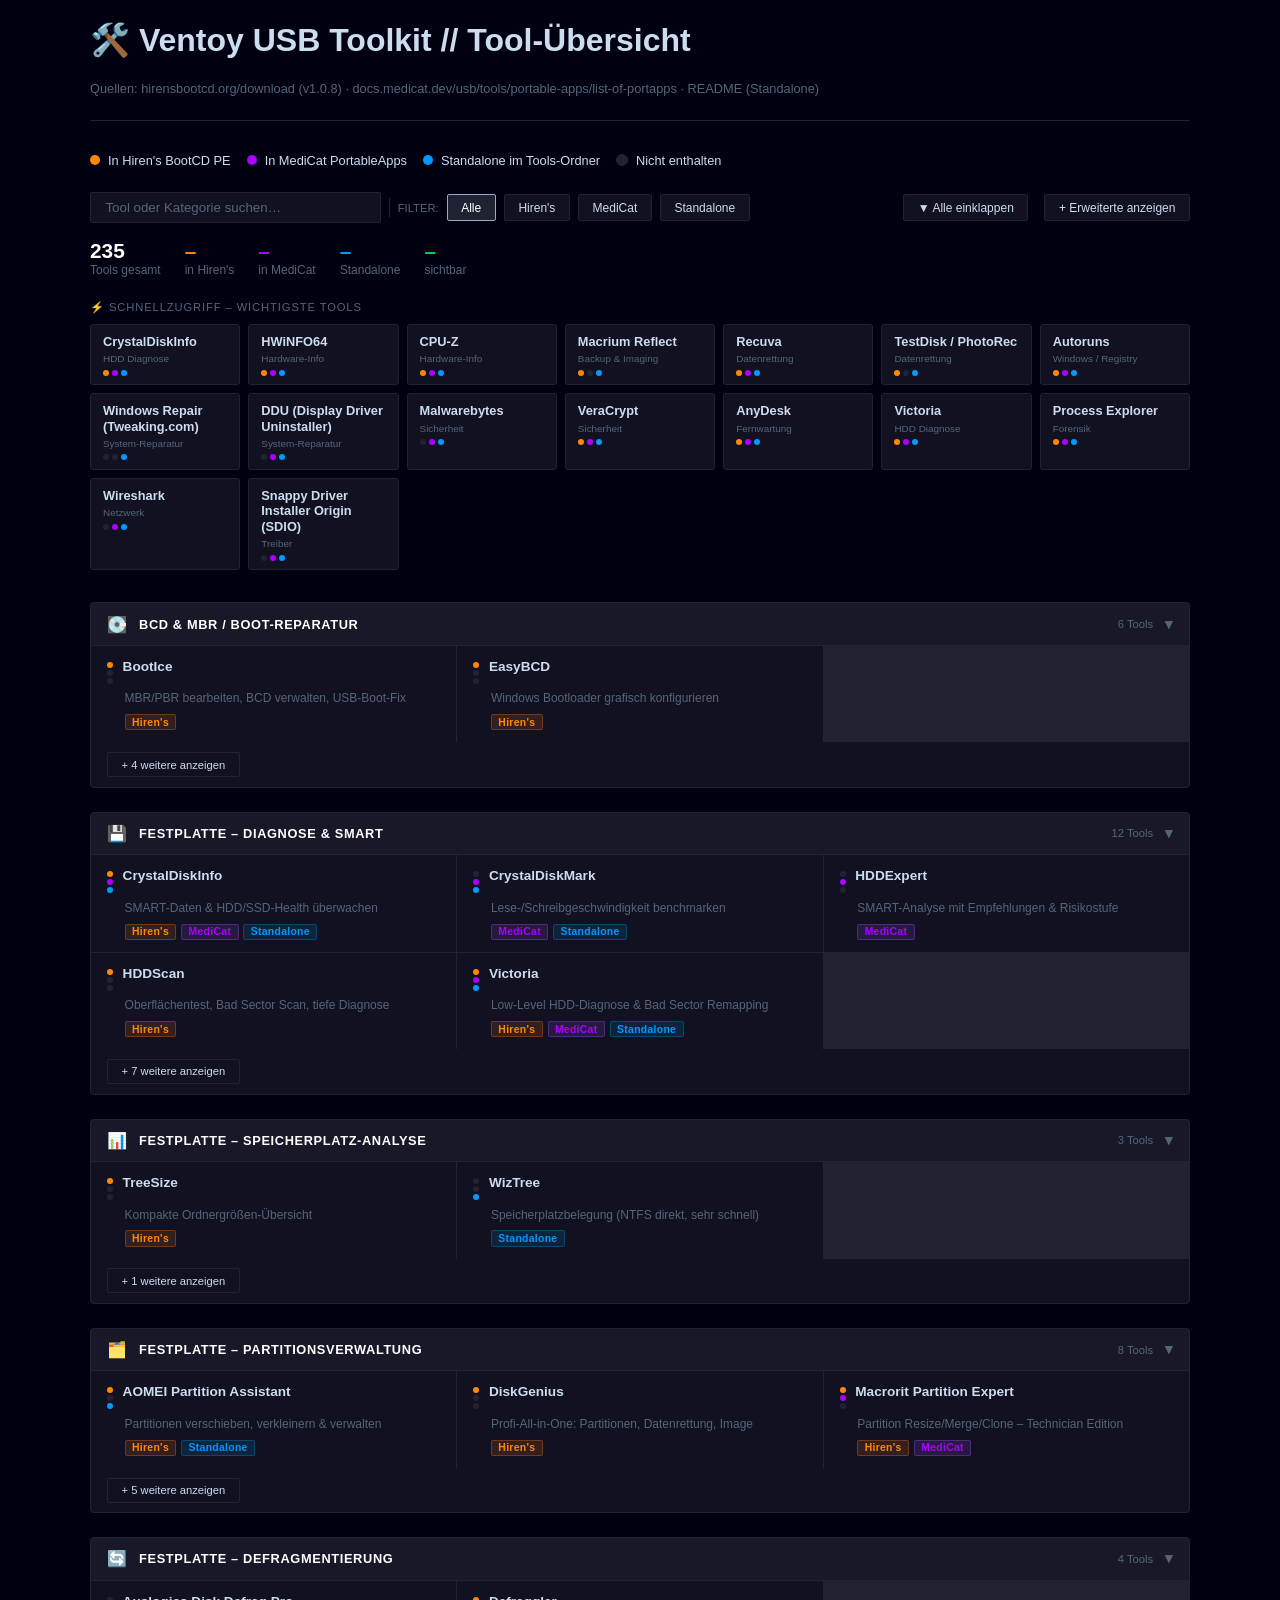
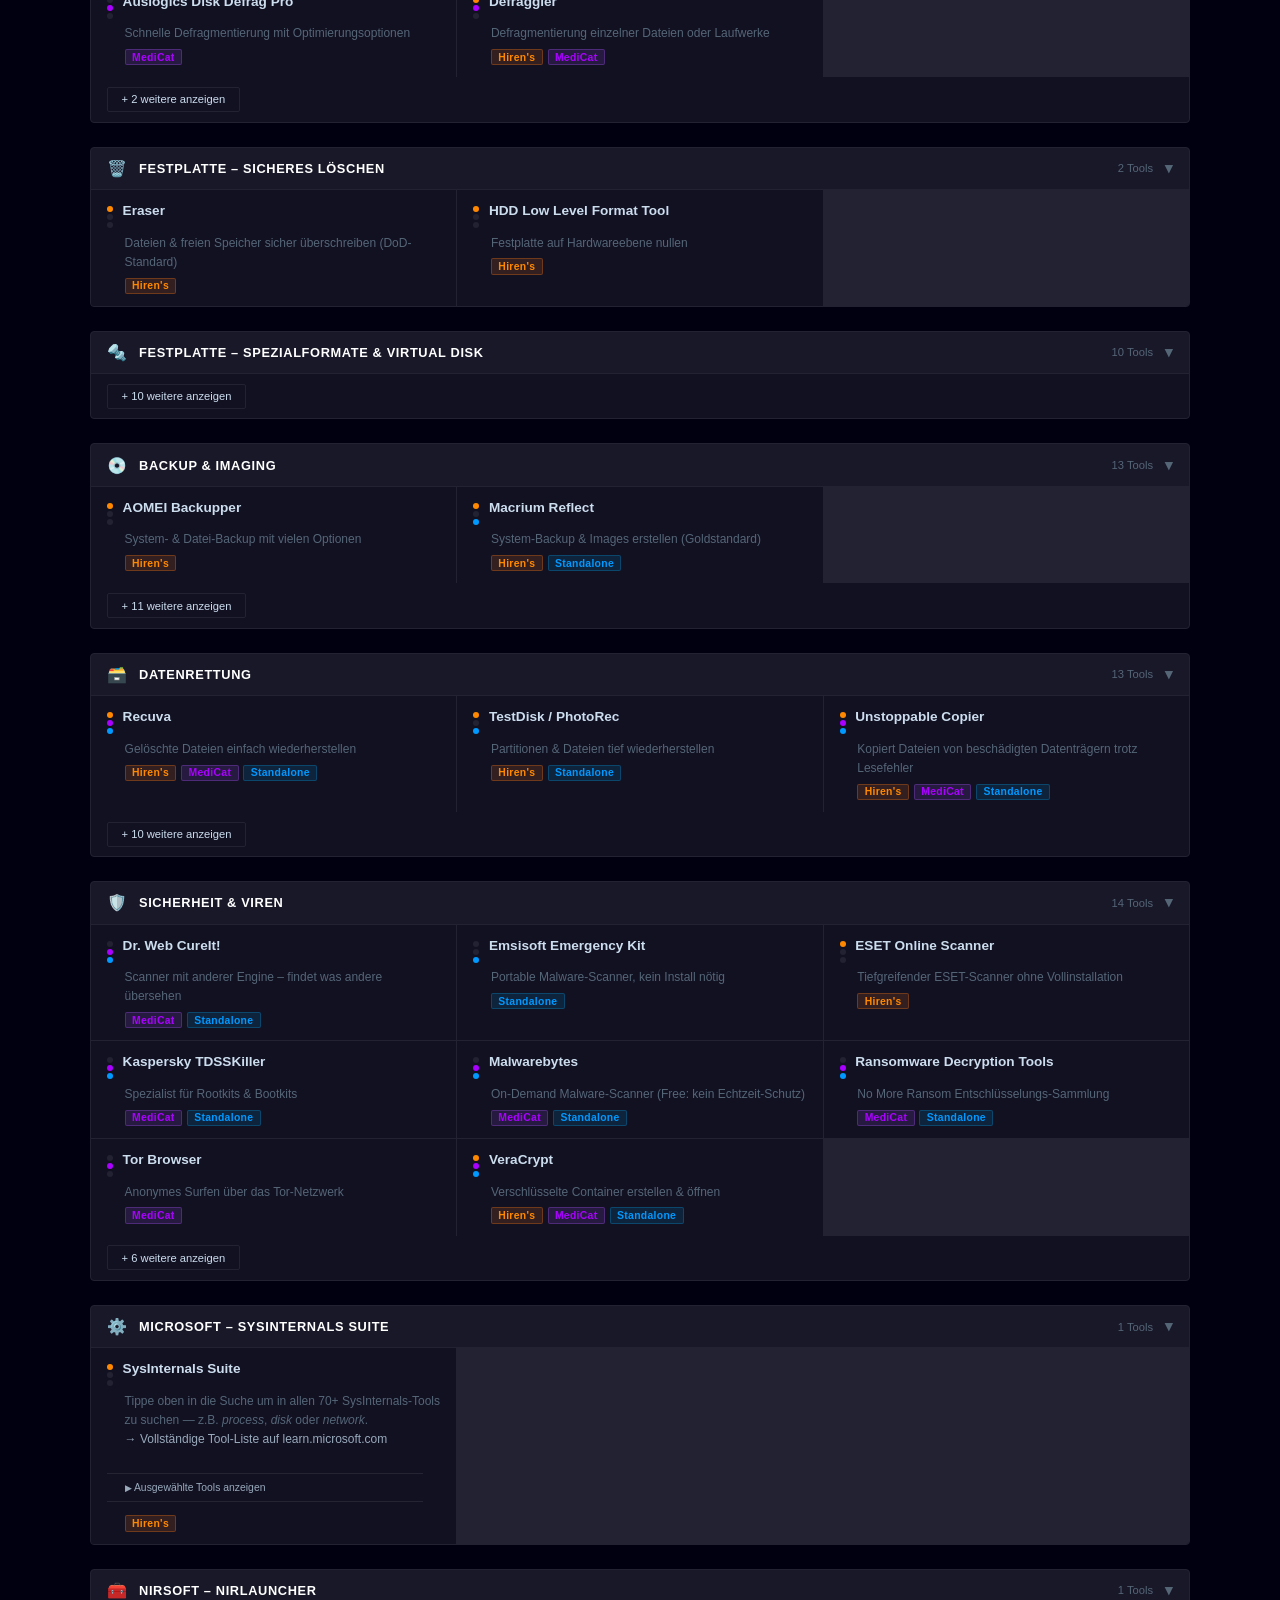
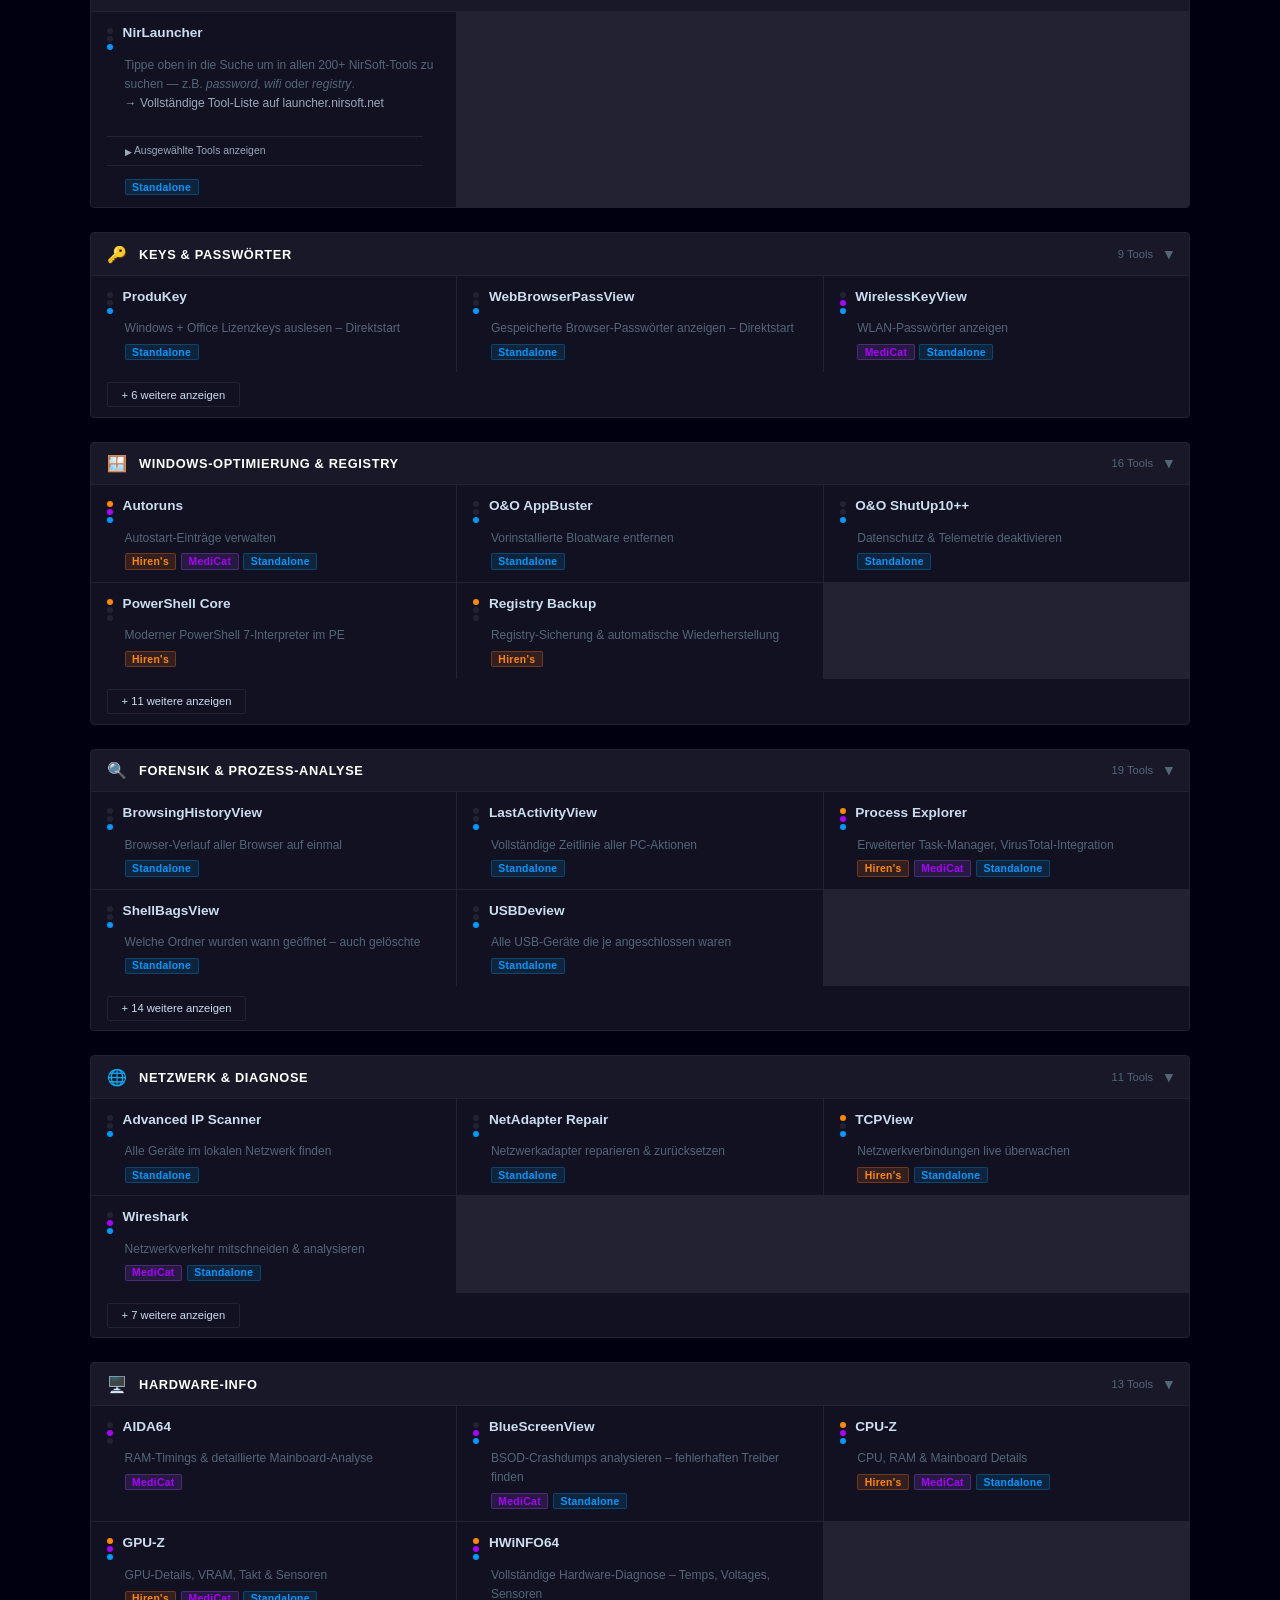
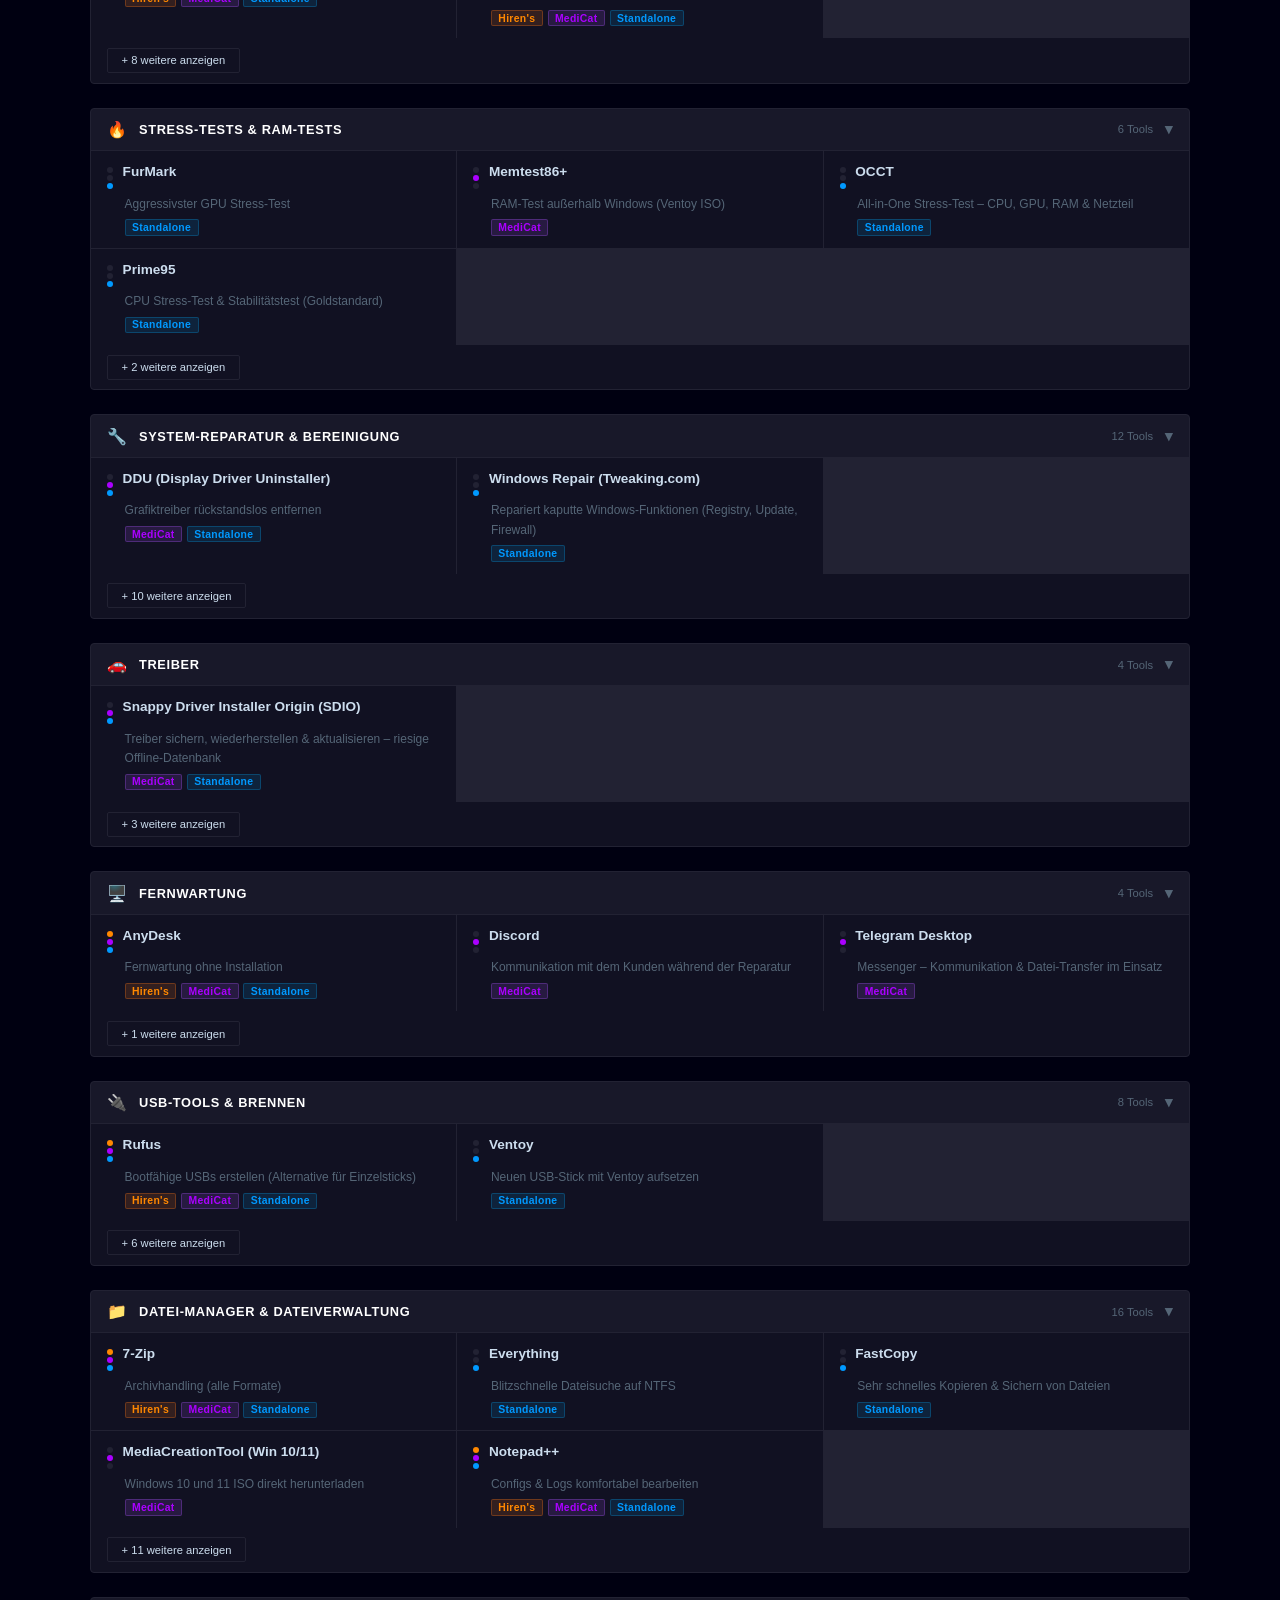
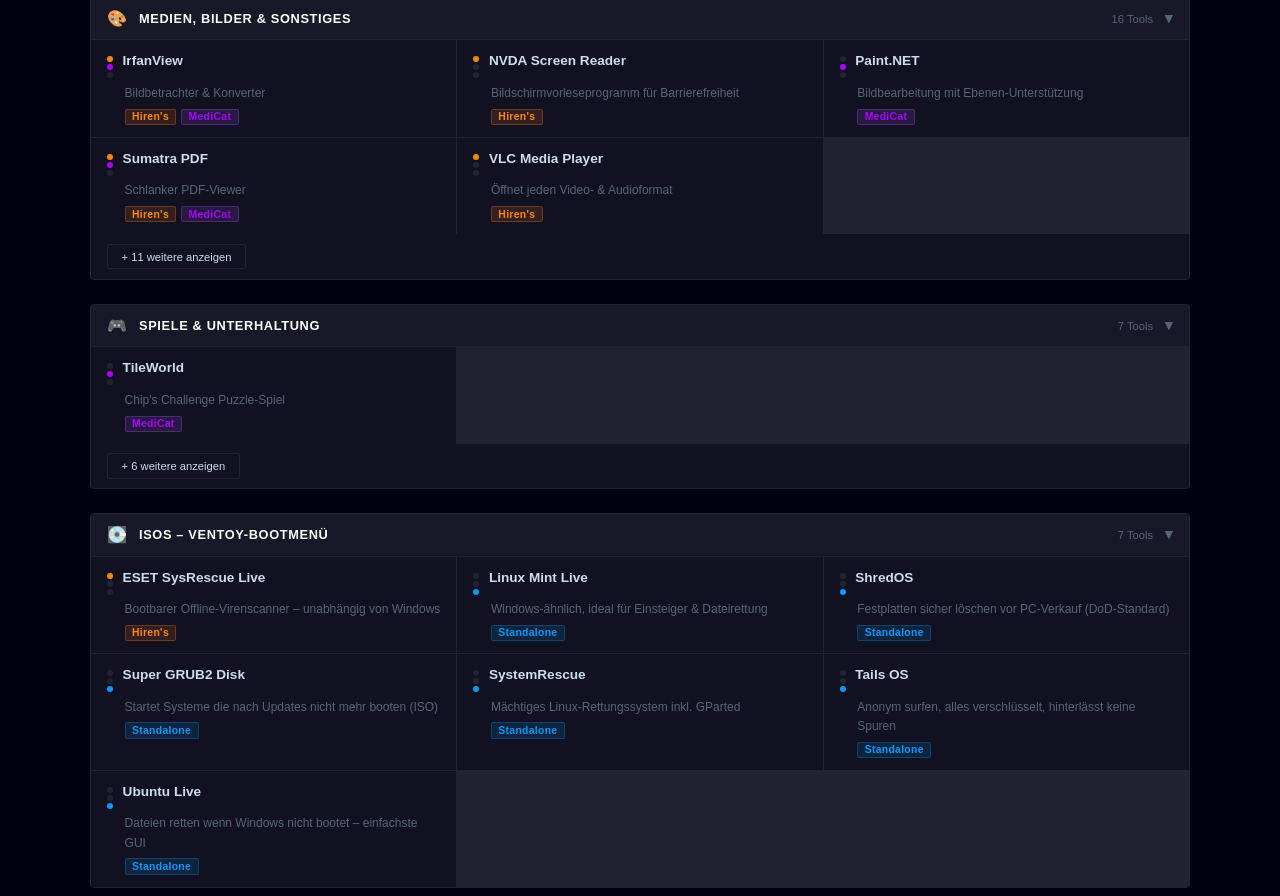
==== commit 490cb248: "V 0.1.1 CSS vereinfacht" ====
--- a/ventoy-toolkit-overview.html
+++ b/ventoy-toolkit-overview.html
@@ -6,33 +6,29 @@
   <meta name="viewport" content="width=device-width, initial-scale=1.0">
   <title>Ventoy USB Toolkit – Übersicht</title>
   <style>
-    @import url('https://fonts.googleapis.com/css2?family=IBM+Plex+Mono:wght@400;600&family=IBM+Plex+Sans:wght@300;400;600&display=swap');
-
     :root {
-      --bg: #0d0f14;
-      --surface: #151820;
-      --border: #252a35;
-      --text: #c8cdd8;
-      --muted: #5a6178;
-      --accent: #00aaff;
-      --h: #f97316;
-      --m: #a855f7;
-      --s: #00aaff;
-    }
-
-    *,
-    *::before,
-    *::after {
-      box-sizing: border-box;
-      margin: 0;
-      padding: 0
-    }
+      --white: #fff;
+      --background: #001;
+      --surface: #112;
+      --border: #223;
+      --text: #CDE;
+      --muted: #567;
+      --accent: #9AB;
+      --accent-alt: #9AB3;
+      --hirens: #F80;
+      --hirens-alt: #F803;
+      --mediacat: #A0F;
+      --mediacat-alt: #A0F3;
+      --standalone: #09F;
+      --standalone-alt: #09F3;
+      --sichtbar: #0C6;
+    }
+
 
     body {
       font-family: 'IBM Plex Sans', sans-serif;
-      background: var(--bg);
+      background: var(--background);
       color: var(--text);
-      padding: 2rem 1.5rem 4rem
     }
 
     /* ── Layout ── */
@@ -40,34 +36,21 @@
     .legend,
     .controls,
     .stats-bar,
-    .categories {
+    .categories,
+    .quickaccess {
       max-width: 1100px;
-      margin-inline: auto
+      margin-inline: auto;
     }
 
     header {
       border-bottom: 1px solid var(--border);
       padding-bottom: 1.5rem;
-      margin-bottom: 2rem
-    }
-
-    h1 {
-      font-family: 'IBM Plex Mono', monospace;
-      font-size: 1.4rem;
-      font-weight: 600;
-      color: #fff;
-      letter-spacing: -.02em;
-      margin-bottom: .4rem
-    }
-
-    h1 span {
-      color: var(--accent)
+      margin-bottom: 2rem;
     }
 
     .subtitle {
       font-size: .8rem;
       color: var(--muted);
-      font-family: 'IBM Plex Mono', monospace
     }
 
     /* ── Legend ── */
@@ -75,21 +58,21 @@
       display: flex;
       flex-wrap: wrap;
       gap: 1rem;
-      margin-block: 1.5rem
+      margin-block: 1.5rem;
     }
 
     .legend-item {
       display: flex;
       align-items: center;
       gap: .5rem;
-      font-size: .8rem
+      font-size: .8rem;
     }
 
     .dot {
       width: 10px;
       height: 10px;
       border-radius: 50%;
-      flex-shrink: 0
+      flex-shrink: 0;
     }
 
     /* ── Controls ── */
@@ -98,95 +81,94 @@
       flex-wrap: wrap;
       align-items: center;
       gap: .5rem;
-      margin-bottom: 1rem
-    }
-
-    .search-input {
-      font-family: 'IBM Plex Mono', monospace;
-      font-size: .8rem;
-      padding: .45rem .9rem;
+      margin-bottom: 1rem;
+    }
+
+    .toolbox,
+    .search-input,
+    .btn,
+    .tier2-btn {
+      padding: .35rem .85rem;
       border-radius: 2px;
       border: 1px solid var(--border);
       background: var(--surface);
       color: var(--text);
+      cursor: pointer;
+      transition: all .15s;
+      user-select: none;
+    }
+
+    .search-input {
+      padding: .45rem .9rem;
       width: 260px;
       outline: none;
-      transition: border-color .15s;
+    }
+
+    .btn {
+      font-size: .75rem;
+      cursor: pointer;
+    }
+
+    .tier2-btn {
+      font-size: .7rem;
+      margin: .6rem 1rem;
     }
 
     .search-input:focus {
-      border-color: var(--accent)
+      border-color: var(--accent);
     }
 
     .search-input::placeholder {
-      color: var(--muted)
+      color: var(--muted);
     }
 
     .filter-sep {
       width: 1px;
       height: 1.2rem;
       background: var(--border);
-      margin-inline: .25rem
-    }
-
-    .filter-label,
-    .filter-hint {
-      font-family: 'IBM Plex Mono', monospace;
-      color: var(--muted)
     }
 
     .filter-label {
-      font-size: .7rem
-    }
-
-    .filter-hint {
-      font-size: .68rem
-    }
-
-    .btn {
-      font-family: 'IBM Plex Mono', monospace;
-      font-size: .75rem;
-      padding: .3rem .85rem;
-      border-radius: 2px;
-      border: 1px solid var(--border);
-      background: var(--surface);
       color: var(--muted);
-      cursor: pointer;
-      transition: all .15s;
-      user-select: none;
-    }
-
+      font-size: .7rem;
+    }
+
+    .category.open .tier2-btn {
+      display: inline-block;
+    }
+
+    .tier2-btn:hover,
     .btn:hover {
-      color: #fff;
-      border-color: var(--accent)
+      color: var(--white);
+      border-color: var(--accent);
     }
 
     .btn.active-all {
-      color: #fff;
-      background: rgba(0, 170, 255, .1);
-      border-color: var(--accent)
+      color: var(--white);
+      background: var(--accent-alt);
+      border-color: var(--accent);
     }
 
     .btn.active-h {
-      color: #fff;
-      background: rgba(249, 115, 22, .18);
-      border-color: var(--h)
+      color: var(--white);
+      background: var(--hirens-alt);
+      border-color: var(--hirens);
     }
 
     .btn.active-m {
-      color: #fff;
-      background: rgba(168, 85, 247, .18);
-      border-color: var(--m)
+      color: var(--white);
+      background: var(--mediacat-alt);
+      border-color: var(--mediacat);
     }
 
     .btn.active-s {
-      color: #fff;
-      background: rgba(0, 170, 255, .18);
-      border-color: var(--s)
+      color: var(--white);
+      background: var(--standalone-alt);
+      border-color: var(--standalone);
     }
 
     .btn-expand {
-      margin-left: auto
+      margin-left: auto;
     }
 
     /* ── Stats ── */
@@ -194,53 +176,52 @@
       display: flex;
       gap: 1.5rem;
       flex-wrap: wrap;
-      margin-bottom: 1.5rem
+      margin-bottom: 1.5rem;
     }
 
     .stat {
-      font-family: 'IBM Plex Mono', monospace;
-      font-size: .75rem
+      font-size: .75rem;
     }
 
     .stat-num {
       font-size: 1.3rem;
       font-weight: 600;
-      color: #fff;
-      display: block
+      color: var(--white);
+      display: block;
     }
 
     .stat-num.orange {
-      color: var(--h)
+      color: var(--hirens);
     }
 
     .stat-num.purple {
-      color: var(--m)
+      color: var(--mediacat);
     }
 
     .stat-num.blue {
-      color: var(--s)
+      color: var(--standalone);
     }
 
     .stat-num.green {
-      color: #6ee7b7
+      color: var(--sichtbar);
     }
 
     .stat-label {
-      color: var(--muted)
+      color: var(--muted);
     }
 
     /* ── Categories ── */
     .categories {
       display: flex;
       flex-direction: column;
-      gap: 1.5rem
+      gap: 1.5rem;
     }
 
     .category {
       background: var(--surface);
       border: 1px solid var(--border);
       border-radius: 4px;
-      overflow: hidden
+      overflow: hidden;
     }
 
     .cat-header {
@@ -255,38 +236,36 @@
     }
 
     .cat-header:hover {
-      background: rgba(255, 255, 255, .06)
+      background: rgba(255, 255, 255, .06);
     }
 
     .cat-header.cat-match {
-      border-left: 2px solid var(--accent)
+      border-left: 2px solid var(--accent);
     }
 
     .cat-title {
-      font-family: 'IBM Plex Mono', monospace;
       font-size: .8rem;
       font-weight: 600;
-      color: #fff;
+      color: var(--white);
       letter-spacing: .05em;
-      text-transform: uppercase
+      text-transform: uppercase;
     }
 
     .cat-count {
       margin-left: auto;
-      font-family: 'IBM Plex Mono', monospace;
       font-size: .7rem;
-      color: var(--muted)
+      color: var(--muted);
     }
 
     .cat-chevron {
       font-size: .7rem;
       color: var(--muted);
       transition: transform .2s;
-      flex-shrink: 0
+      flex-shrink: 0;
     }
 
     .category.open .cat-chevron {
-      transform: rotate(90deg)
+      transform: rotate(90deg);
     }
 
     /* ── Tools grid ── */
@@ -294,11 +273,11 @@
       display: none;
       grid-template-columns: repeat(auto-fill, minmax(290px, 1fr));
       gap: 1px;
-      background: var(--border)
+      background: var(--border);
     }
 
     .category.open .tools-grid {
-      display: grid
+      display: grid;
     }
 
     .tool-card {
@@ -307,49 +286,53 @@
       display: flex;
       flex-direction: column;
       gap: .35rem;
-      transition: background .1s
-    }
-
-    .tool-card:hover {
-      background: #1a1f2e
     }
 
     .tool-card.hidden {
-      display: none
+      display: none;
+    }
+
+    .tool-card.tier2 {
+      opacity: .55;
+    }
+
+    .tool-card.tier2-hidden {
+      display: none;
     }
 
     .tool-top {
       display: flex;
       align-items: flex-start;
-      gap: .6rem
+      gap: .6rem;
     }
 
     .tool-name {
       font-size: .85rem;
       font-weight: 600;
-      color: #e2e8f0;
-      line-height: 1.3
-    }
-
+      color: var(--text);
+      line-height: 1.3;
+    }
+
+    /* Shared left indent for description and badges */
     .tool-desc,
     .tool-badges {
-      padding-left: 1.1rem
+      padding-left: 1.1rem;
     }
 
     .tool-desc {
       font-size: .75rem;
       color: var(--muted);
-      line-height: 1.6
+      line-height: 1.6;
     }
 
     .nir-wrap {
-      margin-top: .4rem
+      margin-top: .4rem;
     }
 
     .tool-badges {
       display: flex;
       flex-wrap: wrap;
-      gap: .3rem
+      gap: .3rem;
     }
 
     /* ── Presence dots ── */
@@ -358,96 +341,63 @@
       flex-direction: column;
       gap: 2px;
       flex-shrink: 0;
-      margin-top: 4px
+      margin-top: 4px;
     }
 
     .pdot {
       width: 6px;
       height: 6px;
-      border-radius: 50%
+      border-radius: 50%;
     }
 
     .pdot-off {
-      background: #252a35
+      background: var(--border);
     }
 
     .pdot-h {
-      background: var(--h)
+      background: var(--hirens);
     }
 
     .pdot-m {
-      background: var(--m)
+      background: var(--mediacat);
     }
 
     .pdot-s {
-      background: var(--s)
-    }
-
-    /* ── Tier 2 ── */
-    .tool-card.tier2 {
-      opacity: .55
-    }
-
-    .tool-card.tier2-hidden {
-      display: none
-    }
-
-    .tier2-btn {
-      font-family: 'IBM Plex Mono', monospace;
-      font-size: .68rem;
-      padding: .3rem .75rem;
-      border-radius: 2px;
-      cursor: pointer;
-      border: 1px dashed var(--border);
-      background: transparent;
-      color: var(--muted);
-      margin: .6rem 1rem;
-      display: none;
-      transition: all .15s;
-    }
-
-    .category.open .tier2-btn {
-      display: inline-block
-    }
-
-    .tier2-btn:hover {
-      color: #fff;
-      border-color: var(--muted)
-    }
+      background: var(--standalone);
+    }
+
+
 
     /* ── Tool Info Box ── */
     .tool-info-toggle {
-      font-family: 'IBM Plex Mono', monospace;
       font-size: .65rem;
       color: var(--accent);
       cursor: pointer;
-      padding-left: 1.1rem;
+      padding: .5rem 0 .5rem 1.1rem;
       margin-top: .6rem;
       margin-bottom: .5rem;
       display: block;
       background: none;
       border: none;
-      text-align: left;
-      padding-top: .5rem;
-      padding-bottom: .5rem;
       border-top: 1px solid rgba(255, 255, 255, .08);
       border-bottom: 1px solid rgba(255, 255, 255, .08);
-      width: calc(100% - 1.1rem)
+      text-align: left;
+      width: calc(100% - 1.1rem);
     }
 
     .tool-info-toggle:hover {
-      text-decoration: underline
+      text-decoration: underline;
     }
 
     .nir-arrow {
       display: inline-block;
       transition: transform .2s;
       font-size: .55rem;
-      vertical-align: middle
+      vertical-align: middle;
     }
 
     .nir-arrow.open {
-      transform: rotate(90deg)
+      transform: rotate(90deg);
     }
 
     .tool-info-box {
@@ -459,107 +409,99 @@
       border-radius: 2px;
       font-size: .72rem;
       color: var(--text);
-      line-height: 1.8
+      line-height: 1.8;
     }
 
     .tool-info-box b {
       color: var(--accent);
-      font-weight: 600
+      font-weight: 600;
     }
 
     .tool-info-box.open {
-      display: block
+      display: block;
     }
 
     .nir-search-area {
       margin: .7rem 1.1rem .2rem;
-      font-size: .72rem
+      font-size: .72rem;
     }
 
     .nir-found-label {
       color: var(--accent);
       font-size: .68rem;
       margin-bottom: .2rem;
-      font-weight: 600
-    }
-
-    .nir-search-result:not(:empty) {
-      margin-bottom: .3rem
+      font-weight: 600;
     }
 
     .nir-hit {
-      color: #fff;
+      color: var(--white);
       font-size: .72rem;
-      line-height: 1.6
+      line-height: 1.6;
     }
 
     .nir-hit b {
-      color: var(--accent)
+      color: var(--accent);
     }
 
     .nir-placeholder {
       color: var(--muted);
       font-size: .68rem;
-      line-height: 1.6
+      line-height: 1.6;
     }
 
     .nir-link {
       color: var(--accent);
-      text-decoration: none
+      text-decoration: none;
     }
 
     .nir-link:hover {
-      text-decoration: underline
+      text-decoration: underline;
     }
 
     /* ── Badges ── */
     .badge {
-      font-family: 'IBM Plex Mono', monospace;
       font-size: .65rem;
       padding: .1rem .4rem;
       border-radius: 2px;
       font-weight: 600;
-      letter-spacing: .03em
+      letter-spacing: .03em;
     }
 
     .badge-h {
       background: rgba(249, 115, 22, .15);
-      color: var(--h);
-      border: 1px solid rgba(249, 115, 22, .3)
+      color: var(--hirens);
+      border: 1px solid rgba(249, 115, 22, .3);
     }
 
     .badge-m {
       background: rgba(168, 85, 247, .15);
-      color: var(--m);
-      border: 1px solid rgba(168, 85, 247, .3)
+      color: var(--mediacat);
+      border: 1px solid rgba(168, 85, 247, .3);
     }
 
     .badge-s {
       background: rgba(0, 170, 255, .12);
-      color: var(--s);
-      border: 1px solid rgba(0, 170, 255, .25)
+      color: var(--standalone);
+      border: 1px solid rgba(0, 170, 255, .25);
     }
 
     /* ── Quick Access ── */
     .quickaccess {
-      max-width: 1100px;
-      margin-inline: auto;
-      margin-bottom: 2rem
+      margin-bottom: 2rem;
     }
 
     .qa-title {
-      font-family: 'IBM Plex Mono', monospace;
       font-size: .7rem;
       color: var(--muted);
       letter-spacing: .08em;
       text-transform: uppercase;
-      margin-bottom: .6rem
+      margin-bottom: .6rem;
     }
 
     .qa-grid {
       display: grid;
       grid-template-columns: repeat(auto-fill, minmax(150px, 1fr));
-      gap: .5rem
+      gap: .5rem;
     }
 
     .qa-card {
@@ -571,31 +513,29 @@
       flex-direction: column;
       gap: .25rem;
       cursor: default;
-      transition: background .1s, border-color .1s;
+      transition: border-color .1s;
     }
 
     .qa-card:hover {
-      background: #1a1f2e;
-      border-color: var(--accent)
+      border-color: var(--accent);
     }
 
     .qa-card-name {
       font-size: .8rem;
       font-weight: 600;
-      color: #e2e8f0;
-      line-height: 1.2
+      color: var(--text);
+      line-height: 1.2;
     }
 
     .qa-card-cat {
-      font-family: 'IBM Plex Mono', monospace;
       font-size: .62rem;
-      color: var(--muted)
+      color: var(--muted);
     }
 
     .qa-dots {
       display: flex;
       gap: 3px;
-      margin-top: .1rem
+      margin-top: .1rem;
     }
   </style>
 </head>
@@ -610,16 +550,16 @@
 
   <div class="legend">
     <div class="legend-item">
-      <div class="dot" style="background:var(--h)"></div>In Hiren's BootCD PE
+      <div class="dot" style="background:var(--hirens)"></div>In Hiren's BootCD PE
     </div>
     <div class="legend-item">
-      <div class="dot" style="background:var(--m)"></div>In MediCat PortableApps
+      <div class="dot" style="background:var(--mediacat)"></div>In MediCat PortableApps
     </div>
     <div class="legend-item">
-      <div class="dot" style="background:var(--s)"></div>Standalone im Tools-Ordner
+      <div class="dot" style="background:var(--standalone)"></div>Standalone im Tools-Ordner
     </div>
     <div class="legend-item">
-      <div class="dot" style="background:#252a35;border:1px solid #3a4055"></div>Nicht enthalten
+      <div class="dot" style="background:var(--border);border:1px solid var(--border)"></div>Nicht enthalten
     </div>
   </div>
 
@@ -631,7 +571,6 @@
     <button class="btn" id="btn-h" onclick="setFilter('h')">Hiren's</button>
     <button class="btn" id="btn-m" onclick="setFilter('m')">MediCat</button>
     <button class="btn" id="btn-s" onclick="setFilter('s')">Standalone</button>
-
     <button class="btn btn-expand" id="btn-expand" onclick="expandCollapseAll()">▼ Alle einklappen</button>
     <button class="btn" id="btn-tier2" onclick="toggleAllTier2()" style="margin-left:.5rem">+ Erweiterte
       anzeigen</button>
@@ -1393,8 +1332,12 @@
       document.getElementById('qa-grid').style.display = query ? 'none' : '';
       document.querySelectorAll('.category').forEach(cat => {
         const catHit = query && cat.querySelector('.cat-title').textContent.toLowerCase().includes(query);
-        const toolHit = [...cat.querySelectorAll('.tool-card')].some(c =>
-          c.dataset.name.includes(query) || c.dataset.desc.includes(query));
+        const toolHit = [...cat.querySelectorAll('.tool-card')].some(c => {
+          for (const attr of c.attributes) {
+            if (attr.name.startsWith('data-') && attr.value && attr.value.toLowerCase().includes(query)) return true;
+          }
+          return c.innerText && c.innerText.toLowerCase().includes(query);
+        });
         cat.querySelector('.cat-header').classList.toggle('cat-match', catHit);
         if (catHit || toolHit) cat.classList.add('open');
         else if (query) cat.classList.remove('open');
@@ -1417,7 +1360,6 @@
         const inc = card.dataset.in.split(',');
         const tier2hidden = card.classList.contains('tier2') && card.classList.contains('tier2-hidden');
 
-        // NirSoft sub-tool search
         let nirMatches = [];
         if (query && card.dataset.nir) {
           const nir = JSON.parse(card.dataset.nir);
@@ -1432,7 +1374,6 @@
         const show = !tier2hidden && matchesFilter(inc) && (!query || nameDescMatch || nirMatches.length > 0);
         card.classList.toggle('hidden', !show);
 
-        // update nir search result box
         const nirResult = card.querySelector('.nir-search-result');
         if (nirResult) {
           const placeholder = card.querySelector('.nir-placeholder');
@@ -1446,7 +1387,7 @@
             if (!query) {
               card.querySelector('.tool-info-box')?.classList.remove('open');
               const btn = card.querySelector('.tool-info-toggle');
-              if (btn) btn.textContent = '📋 Ausgewählte Tools anzeigen';
+              if (btn) btn.querySelector('.nir-toggle-text').textContent = 'Ausgewählte Tools anzeigen';
             }
           }
         }
@@ -1476,7 +1417,6 @@
         const btn = cat.querySelector('.tier2-btn');
         if (!btn) return;
         const isOpen = cat.dataset.tier2 === 'open';
-        // count tier2 cards that match current filter (not hidden by filter, only by tier2-hidden)
         const visibleTier2 = [...cat.querySelectorAll('.tool-card.tier2')].filter(c => {
           const inc = c.dataset.in.split(',');
           return matchesFilter(inc) && (!query || c.dataset.name.includes(query) || c.dataset.desc.includes(query));
@@ -1525,7 +1465,6 @@
       const totalTools = data.reduce((sum, cat) => sum + cat.tools.length, 0);
       document.getElementById('cnt-all').textContent = totalTools;
       document.getElementById('categories').innerHTML = data.map(cat => {
-        // Tools sortieren: erst Tier 1 (ohne tier:2), dann Tier 2, jeweils alphabetisch
         const tier1 = cat.tools.filter(t => t.tier !== 2).sort((a, b) => a.name.localeCompare(b.name, 'de'));
         const tier2 = cat.tools.filter(t => t.tier === 2).sort((a, b) => a.name.localeCompare(b.name, 'de'));
         const sortedTools = [...tier1, ...tier2];
@@ -1587,8 +1526,6 @@
       { name: 'Snappy Driver Installer Origin (SDIO)', cat: 'Treiber', in: ['m', 's'] },
     ];
 
-    // ── Sort ───────────────────────────────────────────────────────
-
     function renderQuickAccess() {
       document.getElementById('qa-grid').innerHTML = quickTools.map(t => {
         return `<div class="qa-card" title="${t.cat}" onclick="highlightTool('${t.name.replace(/'/g, "\\'")}')">
@@ -1602,7 +1539,6 @@
     }
 
     function highlightTool(name) {
-      // expand all cats, then scroll to the tool card
       document.querySelectorAll('.category').forEach(c => c.classList.add('open'));
       const card = [...document.querySelectorAll('.tool-card')].find(c =>
         c.dataset.name === name.toLowerCase() ||
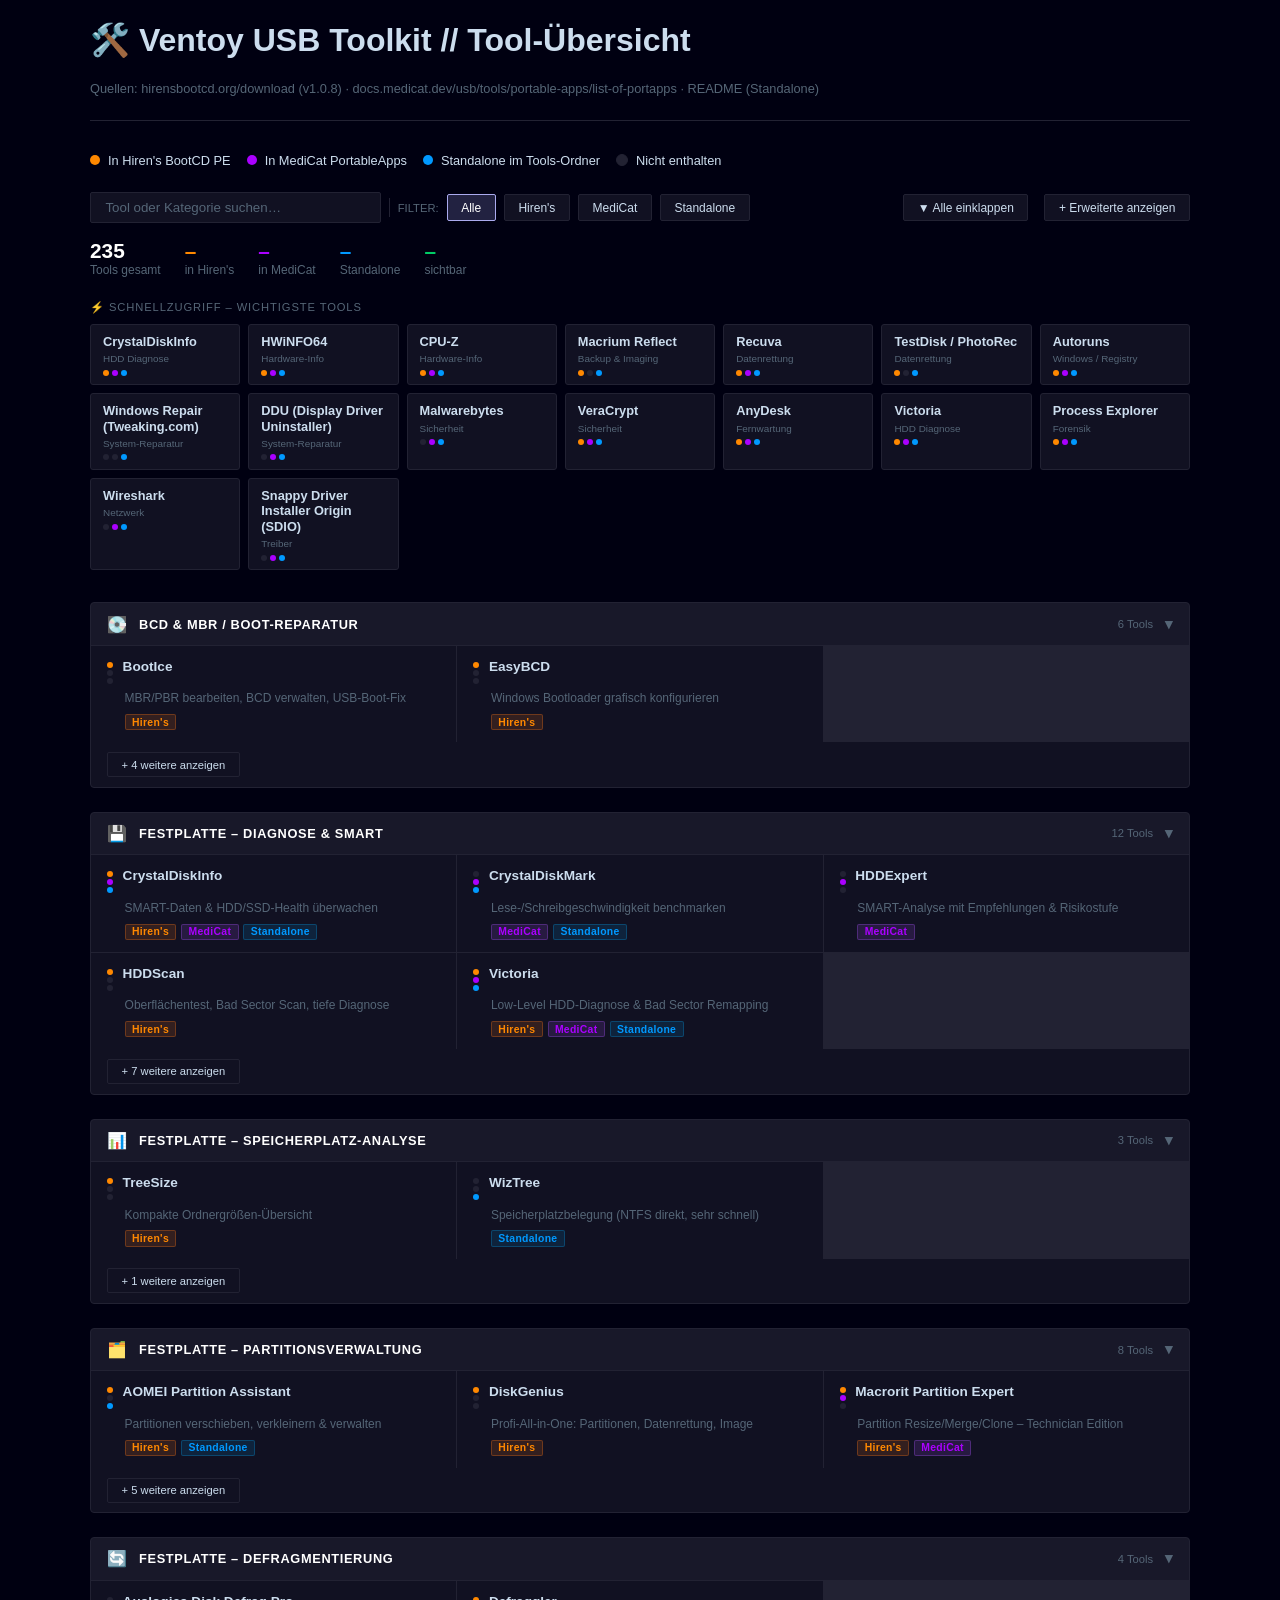
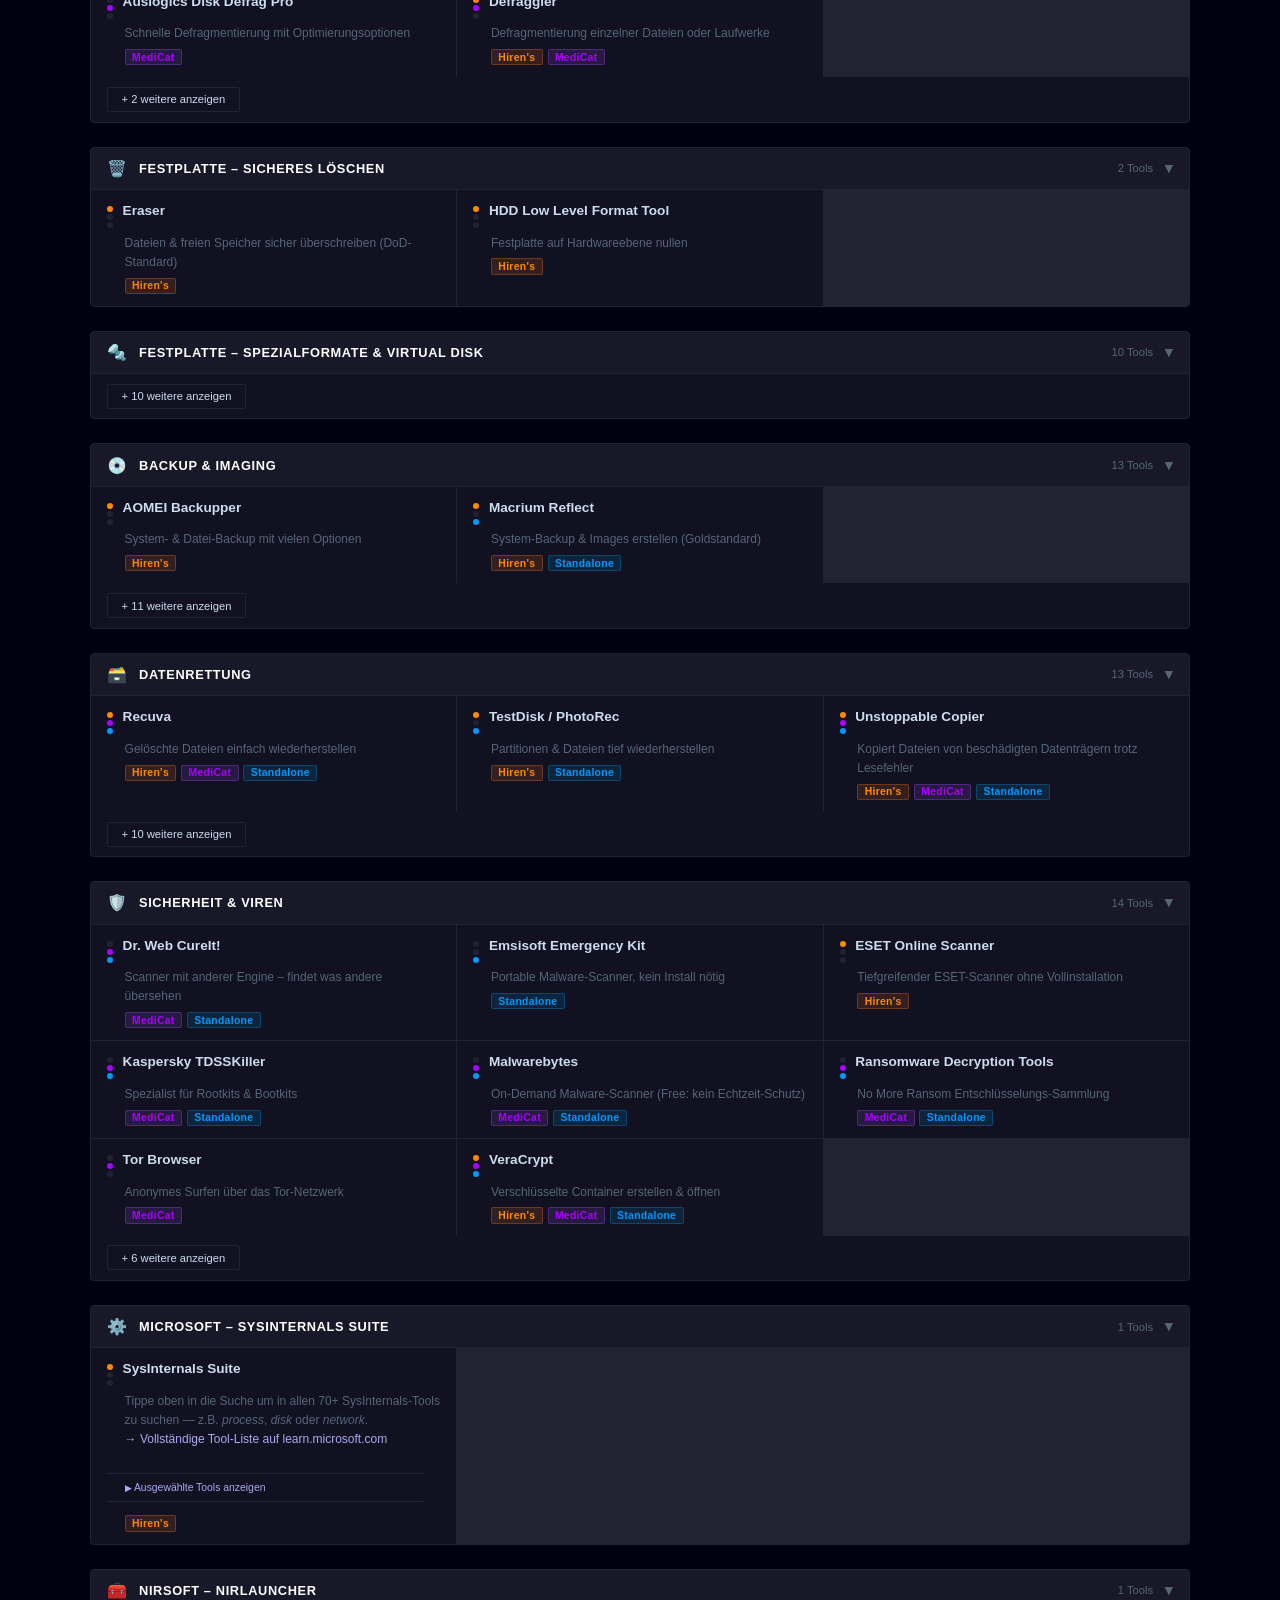
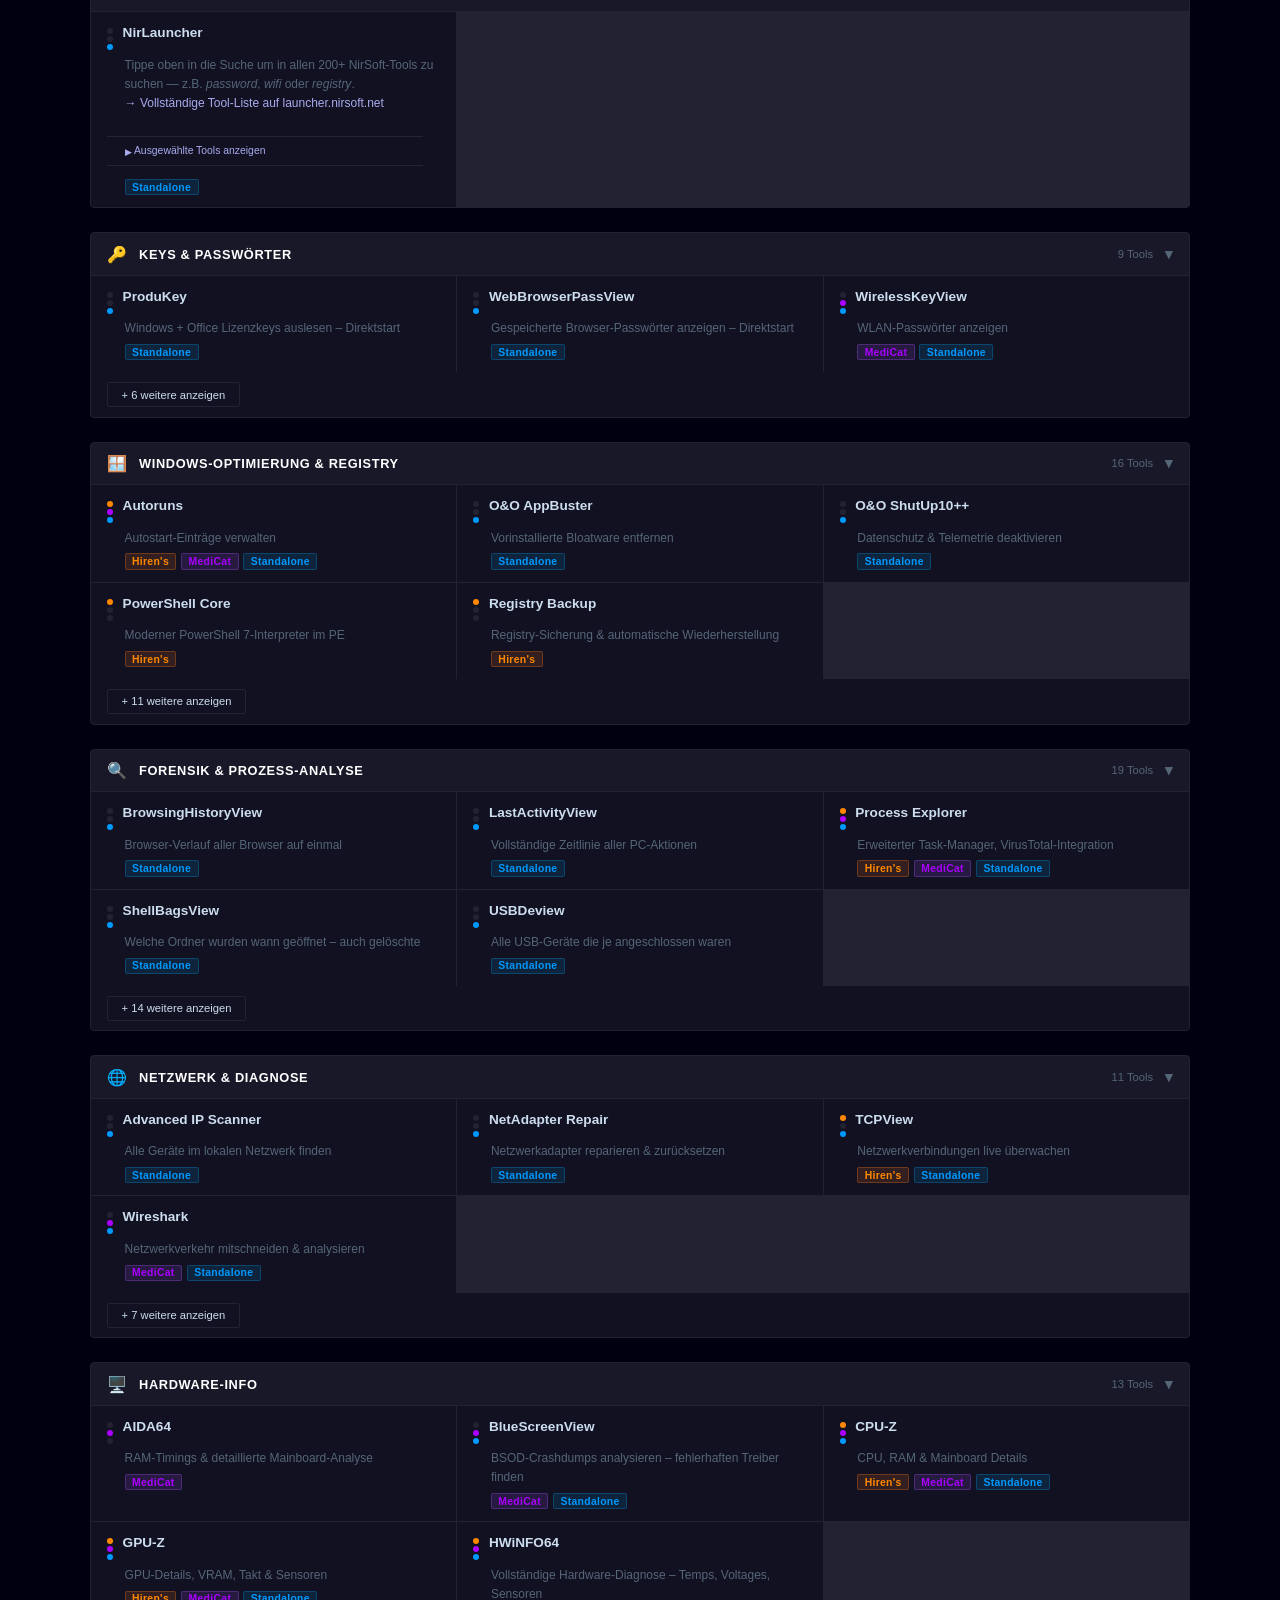
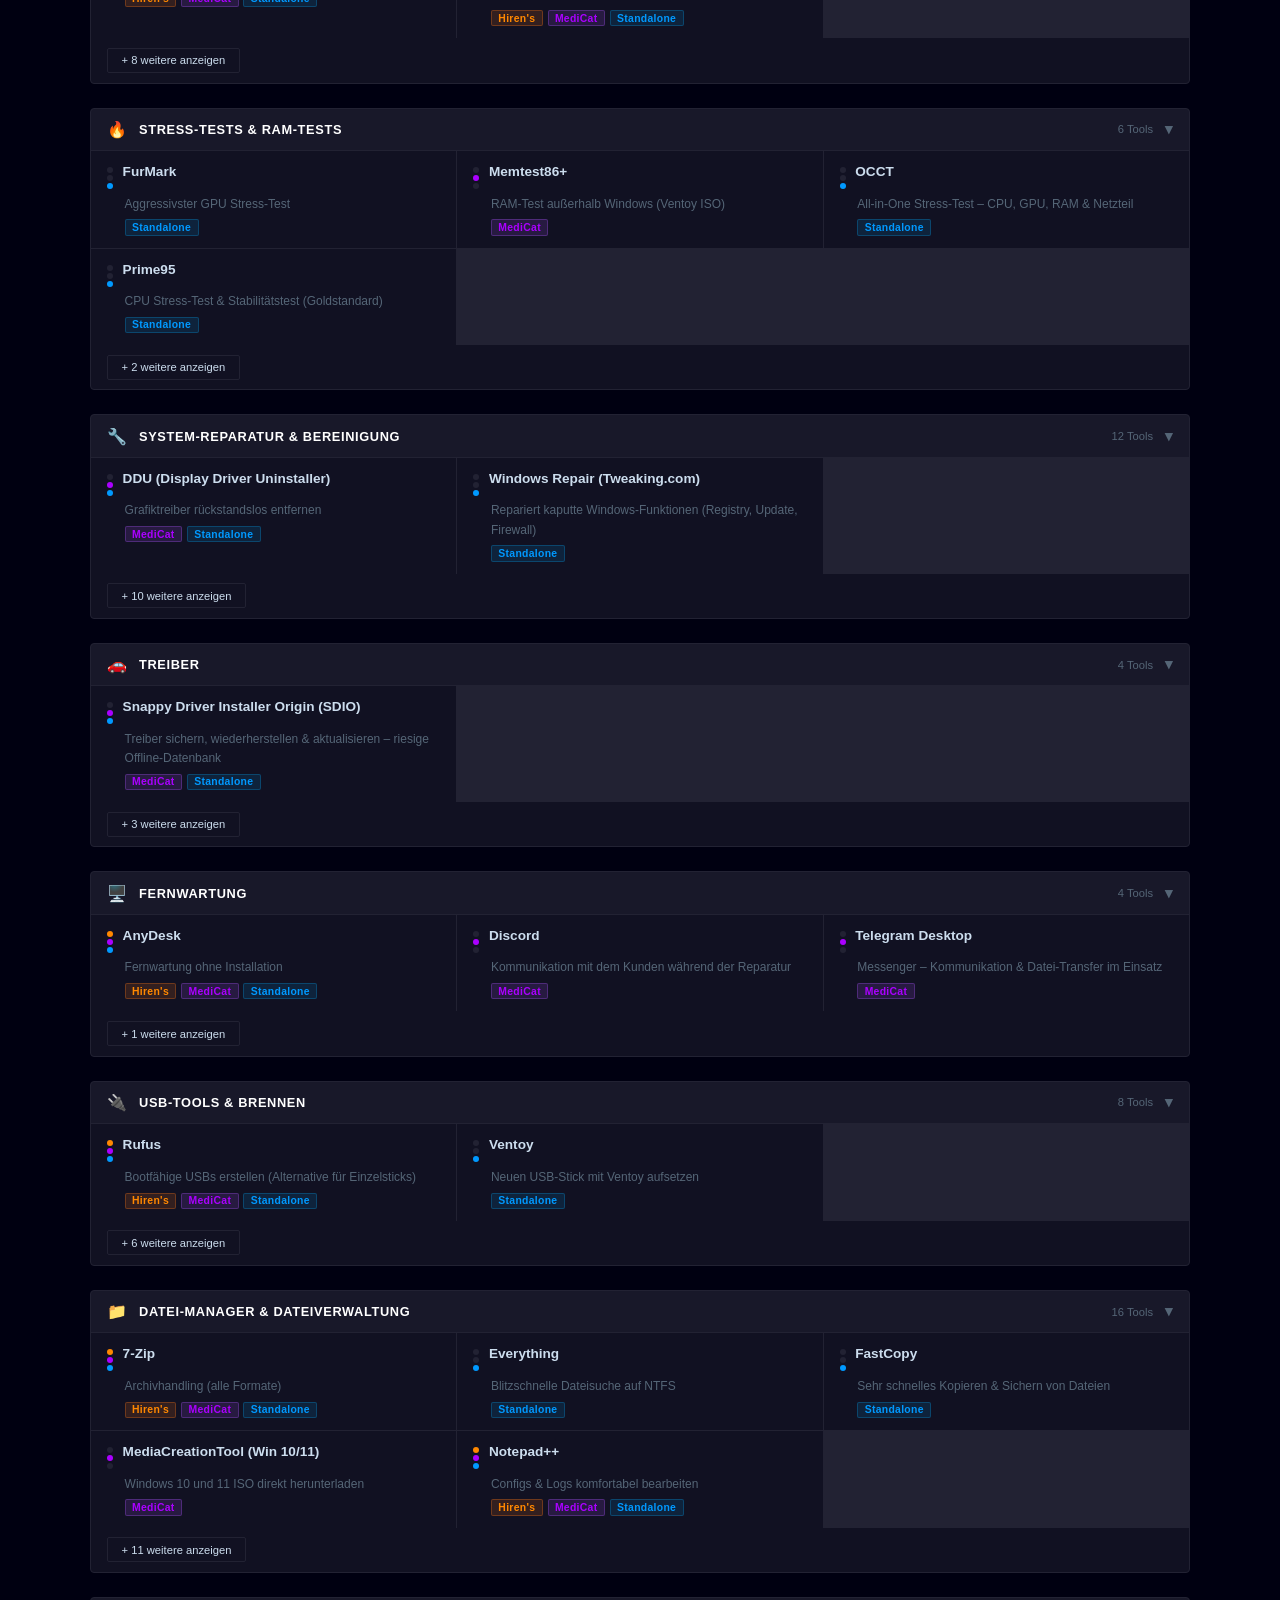
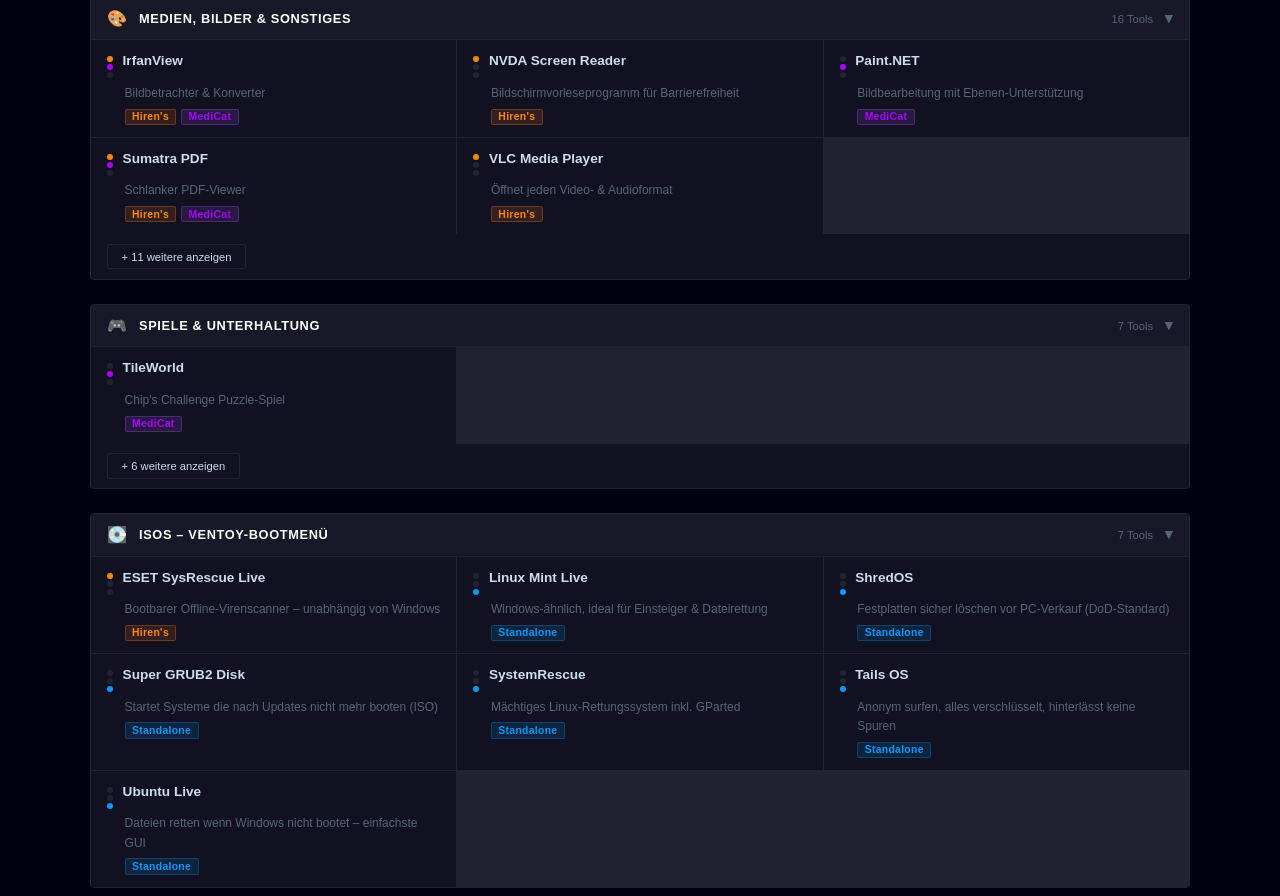
==== commit 16c40f75: "V 0.1.4 Simplified Code" ====
--- a/ventoy-toolkit-overview.html
+++ b/ventoy-toolkit-overview.html
@@ -8,30 +8,28 @@
   <style>
     :root {
       --white: #fff;
-      --background: #001;
+      --bg: #001;
       --surface: #112;
       --border: #223;
       --text: #CDE;
       --muted: #567;
-      --accent: #9AB;
-      --accent-alt: #9AB3;
-      --hirens: #F80;
-      --hirens-alt: #F803;
-      --mediacat: #A0F;
-      --mediacat-alt: #A0F3;
-      --standalone: #09F;
-      --standalone-alt: #09F3;
-      --sichtbar: #0C6;
-    }
-
+      --accent: #AAE;
+      --accent-bg: #AAF3;
+      --c-h: #F80;
+      --c-h-bg: #F803;
+      --c-m: #A0F;
+      --c-m-bg: #A0F3;
+      --c-s: #09F;
+      --c-s-bg: #09F3;
+      --c-ok: #0C6;
+    }
 
     body {
       font-family: 'IBM Plex Sans', sans-serif;
-      background: var(--background);
+      background: var(--bg);
       color: var(--text);
     }
 
-    /* ── Layout ── */
     header,
     .legend,
     .controls,
@@ -53,7 +51,7 @@
       color: var(--muted);
     }
 
-    /* ── Legend ── */
+    /* Legend */
     .legend {
       display: flex;
       flex-wrap: wrap;
@@ -75,7 +73,7 @@
       flex-shrink: 0;
     }
 
-    /* ── Controls ── */
+    /* Controls */
     .controls {
       display: flex;
       flex-wrap: wrap;
@@ -84,9 +82,8 @@
       margin-bottom: 1rem;
     }
 
-    .toolbox,
+    .btn,
     .search-input,
-    .btn,
     .tier2-btn {
       padding: .35rem .85rem;
       border-radius: 2px;
@@ -104,9 +101,16 @@
       outline: none;
     }
 
+    .search-input:focus {
+      border-color: var(--accent);
+    }
+
+    .search-input::placeholder {
+      color: var(--muted);
+    }
+
     .btn {
       font-size: .75rem;
-      cursor: pointer;
     }
 
     .tier2-btn {
@@ -114,15 +118,42 @@
       margin: .6rem 1rem;
     }
 
-    .search-input:focus {
+    .btn:hover,
+    .tier2-btn:hover {
+      color: var(--white);
       border-color: var(--accent);
     }
 
-    .search-input::placeholder {
-      color: var(--muted);
-    }
-
-    .filter-sep {
+    /* Active filter buttons via data-src */
+    .btn[data-src="all"].active {
+      color: var(--white);
+      background: var(--accent-bg);
+      border-color: var(--accent);
+    }
+
+    .btn[data-src="h"].active {
+      color: var(--white);
+      background: var(--c-h-bg);
+      border-color: var(--c-h);
+    }
+
+    .btn[data-src="m"].active {
+      color: var(--white);
+      background: var(--c-m-bg);
+      border-color: var(--c-m);
+    }
+
+    .btn[data-src="s"].active {
+      color: var(--white);
+      background: var(--c-s-bg);
+      border-color: var(--c-s);
+    }
+
+    .btn-expand {
+      margin-left: auto;
+    }
+
+    .sep {
       width: 1px;
       height: 1.2rem;
       background: var(--border);
@@ -133,45 +164,7 @@
       font-size: .7rem;
     }
 
-    .category.open .tier2-btn {
-      display: inline-block;
-    }
-
-    .tier2-btn:hover,
-    .btn:hover {
-      color: var(--white);
-      border-color: var(--accent);
-    }
-
-    .btn.active-all {
-      color: var(--white);
-      background: var(--accent-alt);
-      border-color: var(--accent);
-    }
-
-    .btn.active-h {
-      color: var(--white);
-      background: var(--hirens-alt);
-      border-color: var(--hirens);
-    }
-
-    .btn.active-m {
-      color: var(--white);
-      background: var(--mediacat-alt);
-      border-color: var(--mediacat);
-    }
-
-    .btn.active-s {
-      color: var(--white);
-      background: var(--standalone-alt);
-      border-color: var(--standalone);
-    }
-
-    .btn-expand {
-      margin-left: auto;
-    }
-
-    /* ── Stats ── */
+    /* Stats */
     .stats-bar {
       display: flex;
       gap: 1.5rem;
@@ -190,27 +183,27 @@
       display: block;
     }
 
-    .stat-num.orange {
-      color: var(--hirens);
-    }
-
-    .stat-num.purple {
-      color: var(--mediacat);
-    }
-
-    .stat-num.blue {
-      color: var(--standalone);
-    }
-
-    .stat-num.green {
-      color: var(--sichtbar);
-    }
-
     .stat-label {
       color: var(--muted);
     }
 
-    /* ── Categories ── */
+    [data-color="h"] {
+      color: var(--c-h);
+    }
+
+    [data-color="m"] {
+      color: var(--c-m);
+    }
+
+    [data-color="s"] {
+      color: var(--c-s);
+    }
+
+    [data-color="ok"] {
+      color: var(--c-ok);
+    }
+
+    /* Categories */
     .categories {
       display: flex;
       flex-direction: column;
@@ -268,7 +261,7 @@
       transform: rotate(90deg);
     }
 
-    /* ── Tools grid ── */
+    /* Tools grid */
     .tools-grid {
       display: none;
       grid-template-columns: repeat(auto-fill, minmax(290px, 1fr));
@@ -288,16 +281,13 @@
       gap: .35rem;
     }
 
-    .tool-card.hidden {
+    .tool-card.hidden,
+    .tool-card.tier2-hidden {
       display: none;
     }
 
     .tool-card.tier2 {
       opacity: .55;
-    }
-
-    .tool-card.tier2-hidden {
-      display: none;
     }
 
     .tool-top {
@@ -313,7 +303,6 @@
       line-height: 1.3;
     }
 
-    /* Shared left indent for description and badges */
     .tool-desc,
     .tool-badges {
       padding-left: 1.1rem;
@@ -325,17 +314,13 @@
       line-height: 1.6;
     }
 
-    .nir-wrap {
-      margin-top: .4rem;
-    }
-
     .tool-badges {
       display: flex;
       flex-wrap: wrap;
       gap: .3rem;
     }
 
-    /* ── Presence dots ── */
+    /* Presence dots — color via data-src */
     .pdots {
       display: flex;
       flex-direction: column;
@@ -348,28 +333,27 @@
       width: 6px;
       height: 6px;
       border-radius: 50%;
-    }
-
-    .pdot-off {
       background: var(--border);
     }
 
-    .pdot-h {
-      background: var(--hirens);
-    }
-
-    .pdot-m {
-      background: var(--mediacat);
-    }
-
-    .pdot-s {
-      background: var(--standalone);
-    }
-
-
-
-    /* ── Tool Info Box ── */
-    .tool-info-toggle {
+    .pdot[data-src="h"] {
+      background: var(--c-h);
+    }
+
+    .pdot[data-src="m"] {
+      background: var(--c-m);
+    }
+
+    .pdot[data-src="s"] {
+      background: var(--c-s);
+    }
+
+    /* Info box */
+    .nir-wrap {
+      margin-top: .4rem;
+    }
+
+    .info-toggle {
       font-size: .65rem;
       color: var(--accent);
       cursor: pointer;
@@ -385,22 +369,22 @@
       width: calc(100% - 1.1rem);
     }
 
-    .tool-info-toggle:hover {
+    .info-toggle:hover {
       text-decoration: underline;
     }
 
-    .nir-arrow {
+    .toggle-arrow {
       display: inline-block;
       transition: transform .2s;
       font-size: .55rem;
       vertical-align: middle;
     }
 
-    .nir-arrow.open {
+    .toggle-arrow.open {
       transform: rotate(90deg);
     }
 
-    .tool-info-box {
+    .info-box {
       display: none;
       margin: .4rem 1.1rem 0;
       padding: .5rem .7rem;
@@ -412,12 +396,12 @@
       line-height: 1.8;
     }
 
-    .tool-info-box b {
+    .info-box b {
       color: var(--accent);
       font-weight: 600;
     }
 
-    .tool-info-box.open {
+    .info-box.open {
       display: block;
     }
 
@@ -458,7 +442,7 @@
       text-decoration: underline;
     }
 
-    /* ── Badges ── */
+    /* Badges — color via data-src */
     .badge {
       font-size: .65rem;
       padding: .1rem .4rem;
@@ -467,25 +451,25 @@
       letter-spacing: .03em;
     }
 
-    .badge-h {
+    .badge[data-src="h"] {
       background: rgba(249, 115, 22, .15);
-      color: var(--hirens);
+      color: var(--c-h);
       border: 1px solid rgba(249, 115, 22, .3);
     }
 
-    .badge-m {
+    .badge[data-src="m"] {
       background: rgba(168, 85, 247, .15);
-      color: var(--mediacat);
+      color: var(--c-m);
       border: 1px solid rgba(168, 85, 247, .3);
     }
 
-    .badge-s {
+    .badge[data-src="s"] {
       background: rgba(0, 170, 255, .12);
-      color: var(--standalone);
+      color: var(--c-s);
       border: 1px solid rgba(0, 170, 255, .25);
     }
 
-    /* ── Quick Access ── */
+    /* Quick Access */
     .quickaccess {
       margin-bottom: 2rem;
     }
@@ -550,13 +534,13 @@
 
   <div class="legend">
     <div class="legend-item">
-      <div class="dot" style="background:var(--hirens)"></div>In Hiren's BootCD PE
+      <div class="dot" style="background:var(--c-h)"></div>In Hiren's BootCD PE
     </div>
     <div class="legend-item">
-      <div class="dot" style="background:var(--mediacat)"></div>In MediCat PortableApps
+      <div class="dot" style="background:var(--c-m)"></div>In MediCat PortableApps
     </div>
     <div class="legend-item">
-      <div class="dot" style="background:var(--standalone)"></div>Standalone im Tools-Ordner
+      <div class="dot" style="background:var(--c-s)"></div>Standalone im Tools-Ordner
     </div>
     <div class="legend-item">
       <div class="dot" style="background:var(--border);border:1px solid var(--border)"></div>Nicht enthalten
@@ -565,12 +549,12 @@
 
   <div class="controls">
     <input class="search-input" type="text" placeholder="Tool oder Kategorie suchen…" oninput="onSearch(this.value)">
-    <div class="filter-sep"></div>
+    <div class="sep"></div>
     <span class="filter-label">FILTER:</span>
-    <button class="btn active-all" id="btn-all" onclick="setFilter(null)">Alle</button>
-    <button class="btn" id="btn-h" onclick="setFilter('h')">Hiren's</button>
-    <button class="btn" id="btn-m" onclick="setFilter('m')">MediCat</button>
-    <button class="btn" id="btn-s" onclick="setFilter('s')">Standalone</button>
+    <button class="btn active" data-src="all" id="btn-all" onclick="setFilter(null)">Alle</button>
+    <button class="btn" data-src="h" id="btn-h" onclick="setFilter('h')">Hiren's</button>
+    <button class="btn" data-src="m" id="btn-m" onclick="setFilter('m')">MediCat</button>
+    <button class="btn" data-src="s" id="btn-s" onclick="setFilter('s')">Standalone</button>
     <button class="btn btn-expand" id="btn-expand" onclick="expandCollapseAll()">▼ Alle einklappen</button>
     <button class="btn" id="btn-tier2" onclick="toggleAllTier2()" style="margin-left:.5rem">+ Erweiterte
       anzeigen</button>
@@ -578,10 +562,14 @@
 
   <div class="stats-bar">
     <div class="stat"><span class="stat-num" id="cnt-all">–</span><span class="stat-label">Tools gesamt</span></div>
-    <div class="stat"><span class="stat-num orange" id="cnt-h">–</span><span class="stat-label">in Hiren's</span></div>
-    <div class="stat"><span class="stat-num purple" id="cnt-m">–</span><span class="stat-label">in MediCat</span></div>
-    <div class="stat"><span class="stat-num blue" id="cnt-s">–</span><span class="stat-label">Standalone</span></div>
-    <div class="stat"><span class="stat-num green" id="cnt-vis">–</span><span class="stat-label">sichtbar</span></div>
+    <div class="stat"><span class="stat-num" data-color="h" id="cnt-h">–</span><span class="stat-label">in
+        Hiren's</span></div>
+    <div class="stat"><span class="stat-num" data-color="m" id="cnt-m">–</span><span class="stat-label">in
+        MediCat</span></div>
+    <div class="stat"><span class="stat-num" data-color="s" id="cnt-s">–</span><span
+        class="stat-label">Standalone</span></div>
+    <div class="stat"><span class="stat-num" data-color="ok" id="cnt-vis">–</span><span
+        class="stat-label">sichtbar</span></div>
   </div>
 
   <div class="quickaccess">
@@ -593,7 +581,6 @@
 
   <script>
     const data = [
-
       {
         icon: '💽', title: 'BCD & MBR / Boot-Reparatur', tools: [
           { name: 'BootIce', desc: 'MBR/PBR bearbeiten, BCD verwalten, USB-Boot-Fix', in: ['h'] },
@@ -604,7 +591,6 @@
           { name: 'Rescatux', desc: 'Linux-Rettungssystem für Boot & GRUB-Reparatur (ISO)', in: ['m'], tier: 2 },
         ]
       },
-
       {
         icon: '💾', title: 'Festplatte – Diagnose & SMART', tools: [
           { name: 'CrystalDiskInfo', desc: 'SMART-Daten & HDD/SSD-Health überwachen', in: ['h', 'm', 's'] },
@@ -621,7 +607,6 @@
           { name: 'CheckDisk GUI', desc: 'Grafische Oberfläche für chkdsk', in: ['h'], tier: 2 },
         ]
       },
-
       {
         icon: '📊', title: 'Festplatte – Speicherplatz-Analyse', tools: [
           { name: 'WizTree', desc: 'Speicherplatzbelegung (NTFS direkt, sehr schnell)', in: ['s'] },
@@ -629,7 +614,6 @@
           { name: 'TreeSize', desc: 'Kompakte Ordnergrößen-Übersicht', in: ['h'] },
         ]
       },
-
       {
         icon: '🗂️', title: 'Festplatte – Partitionsverwaltung', tools: [
           { name: 'AOMEI Partition Assistant', desc: 'Partitionen verschieben, verkleinern & verwalten', in: ['h', 's'] },
@@ -642,7 +626,6 @@
           { name: 'NTFS Permission Tool', desc: 'NTFS-Berechtigungen einsehen & reparieren', in: ['m'], tier: 2 },
         ]
       },
-
       {
         icon: '🔄', title: 'Festplatte – Defragmentierung', tools: [
           { name: 'Defraggler', desc: 'Defragmentierung einzelner Dateien oder Laufwerke', in: ['h', 'm'] },
@@ -651,14 +634,12 @@
           { name: 'JkDefrag', desc: 'Leichtgewichtiger Defragmenter, sehr schnell', in: ['m'], tier: 2 },
         ]
       },
-
       {
         icon: '🗑️', title: 'Festplatte – Sicheres Löschen', tools: [
           { name: 'HDD Low Level Format Tool', desc: 'Festplatte auf Hardwareebene nullen', in: ['h'] },
           { name: 'Eraser', desc: 'Dateien & freien Speicher sicher überschreiben (DoD-Standard)', in: ['h'] },
         ]
       },
-
       {
         icon: '🔩', title: 'Festplatte – Spezialformate & Virtual Disk', tools: [
           { name: 'HxD Hex Editor', desc: 'Hex-Editor für direkte Disk- und RAM-Bearbeitung', in: ['h', 'm'], tier: 2 },
@@ -673,7 +654,6 @@
           { name: 'SD Formatter', desc: 'SD-Karten nach offenem Standard korrekt formatieren', in: ['m'], tier: 2 },
         ]
       },
-
       {
         icon: '💿', title: 'Backup & Imaging', tools: [
           { name: 'Macrium Reflect', desc: 'System-Backup & Images erstellen (Goldstandard)', in: ['h', 's'] },
@@ -691,7 +671,6 @@
           { name: 'WinToUSB', desc: 'Windows-To-Go auf USB-Stick installieren', in: ['m'], tier: 2 },
         ]
       },
-
       {
         icon: '🗃️', title: 'Datenrettung', tools: [
           { name: 'Recuva', desc: 'Gelöschte Dateien einfach wiederherstellen', in: ['h', 'm', 's'] },
@@ -709,7 +688,6 @@
           { name: 'Elcomsoft System Recovery', desc: 'Windows-Passwörter & Zugänge zurücksetzen', in: ['m'], tier: 2 },
         ]
       },
-
       {
         icon: '🛡️', title: 'Sicherheit & Viren', tools: [
           { name: 'Malwarebytes', desc: 'On-Demand Malware-Scanner (Free: kein Echtzeit-Schutz)', in: ['m', 's'] },
@@ -728,361 +706,30 @@
           { name: 'OpenVPN Portable', desc: 'VPN-Verbindung direkt vom Stick aufbauen', in: ['m'], tier: 2 },
         ]
       },
-
       {
         icon: '⚙️', title: 'Microsoft – SysInternals Suite', tools: [
           {
-            name: 'SysInternals Suite', desc: 'Tippe oben in die Suche um in allen 70+ SysInternals-Tools zu suchen — z.B. process, disk oder network.', descHtml: 'Tippe oben in die Suche um in allen 70+ SysInternals-Tools zu suchen — z.B. <i>process</i>, <i>disk</i> oder <i>network</i>.<br><a class="nir-link" href="https://learn.microsoft.com/en-us/sysinternals/downloads/" target="_blank">→ Vollständige Tool-Liste auf learn.microsoft.com</a>', in: ['h'],
-            nir: {
-              'AccessChk': 'Command-line tool for viewing effective permissions on files, registry keys, services, processes and kernel objects',
-              'AccessEnum': 'Shows who has what access to directories, files and Registry keys — find holes in permissions',
-              'AdExplorer': 'Advanced Active Directory viewer and editor',
-              'AdInsight': 'LDAP real-time monitoring tool for troubleshooting Active Directory client applications',
-              'AdRestore': 'Undelete Active Directory objects',
-              'Autologon': 'Bypass password screen during logon',
-              'Autoruns': 'See what programs are configured to startup automatically when your system boots and you log in',
-              'BgInfo': 'Automatically display relevant information about a Windows computer on the desktop background',
-              'CacheSet': 'Program that allows you to control the Cache Manager working set size',
-              'ClockRes': 'View the resolution of the system clock',
-              'Contig': 'Defragment individual files or create new files that are contiguous',
-              'Coreinfo': 'Shows mapping between logical processors and the physical processor, NUMA node, socket and cache topology',
-              'Ctrl2Cap': 'Kernel-mode driver that remaps Caps Lock key to Ctrl',
-              'DebugView': 'Monitor debug output on your local machine or across the Internet without an active debugger',
-              'Desktops': 'Create up to four virtual desktops and switch between them using hotkeys',
-              'Disk2vhd': 'Simplifies migration of physical systems into virtual machines (P2V)',
-              'DiskExt': 'Display volume disk-mappings',
-              'DiskMon': 'Capture all hard disk activity or acts as a software disk activity light in system tray',
-              'DiskView': 'Graphical disk sector viewer',
-              'DU': 'Report the disk space usage for the directory you specify',
-              'EFSDump': 'View information for encrypted files',
-              'FindLinks': 'Reports the file index and any hard links that exist for the specified file',
-              'Handle': 'Show what files are open by which processes',
-              'Hex2dec': 'Convert hex numbers to decimal and vice versa',
-              'Junction': 'Create Win2K NTFS symbolic links',
-              'LDMDump': 'Dump the contents of the Logical Disk Manager database',
-              'ListDLLs': 'List all DLLs that are currently loaded, including version numbers and full paths',
-              'LiveKd': 'Use Microsoft kernel debuggers to examine a live system',
-              'LoadOrder': 'See the order in which devices are loaded on your Windows system',
-              'LogonSessions': 'List the active logon sessions on a system',
-              'MoveFile': 'Schedule move and delete commands for the next reboot',
-              'NotMyFault': 'Crash, hang, and cause kernel memory leaks on your Windows system (for testing)',
-              'NTFSInfo': 'Detailed information about NTFS volumes including MFT size and location',
-              'PendMoves': 'Enumerate file rename and delete commands that will execute at next boot',
-              'PipeList': 'Display named pipes on your system',
-              'PortMon': 'Monitor serial and parallel port activity',
-              'ProcDump': 'Capture process dumps for CPU spikes, hung windows or unhandled exceptions',
-              'Process Explorer': 'Find out what files, registry keys and objects processes have open, which DLLs they have loaded',
-              'Process Monitor': 'Monitor file system, Registry, process, thread and DLL activity in real-time',
-              'PsExec': 'Execute processes on remote systems',
-              'PsFile': 'Show files opened remotely',
-              'PsGetSid': 'Display the SID of a computer or user',
-              'PsInfo': 'Obtain information about a system',
-              'PsKill': 'Kill processes by name or process ID',
-              'PsList': 'List detailed information about processes',
-              'PsLoggedOn': 'Show users logged on to a local or remote system',
-              'PsLogList': 'Dump event log records',
-              'PsPasswd': 'Change account passwords',
-              'PsPing': 'Measure network performance including latency and bandwidth',
-              'PsService': 'View and control services',
-              'PsShutdown': 'Shutdown or reboot a computer',
-              'PsSuspend': 'Suspend and resume processes',
-              'PsTools': 'Suite of command-line utilities for managing local and remote Windows systems',
-              'RAMMap': 'Advanced physical memory usage analysis — see exactly how Windows is using RAM',
-              'RDCMan': 'Manage multiple remote desktop connections',
-              'RegDelNull': 'Scan and delete Registry keys with embedded null-characters',
-              'RegJump': 'Jump to a registry path directly in Regedit',
-              'RU': 'View the registry space usage for the specified registry key',
-              'SDelete': 'Securely overwrite sensitive files and cleanse free space (DoD-compliant)',
-              'ShareEnum': 'Scan file shares on your network and view their security settings',
-              'ShellRunas': 'Launch programs as a different user via right-click context menu',
-              'Sigcheck': 'Show file version, timestamp, and digital signature details — verify file integrity',
-              'Streams': 'Reveal NTFS alternate streams in files',
-              'Strings': 'Search for ANSI and Unicode strings in binary images',
-              'Sync': 'Flush cached data to disk',
-              'Sysmon': 'Monitor and log system activity including processes, network connections and file changes',
-              'TCPView': 'Live view of all TCP and UDP endpoints, including local and remote addresses and state',
-              'VMMap': 'Analyze virtual memory usage of a specific process in detail',
-              'VolumeID': 'Set the Volume ID of FAT or NTFS drives',
-              'WhoIs': 'WHOIS lookup for domain registration information',
-              'WinObj': 'Display information about the Windows Object Manager namespace',
-              'ZoomIt': 'Screen zoom, annotation and recording tool for presentations'
-            },
+            name: 'SysInternals Suite',
+            desc: 'Tippe oben in die Suche um in allen 70+ SysInternals-Tools zu suchen — z.B. process, disk oder network.',
+            descHtml: 'Tippe oben in die Suche um in allen 70+ SysInternals-Tools zu suchen — z.B. <i>process</i>, <i>disk</i> oder <i>network</i>.<br><a class="nir-link" href="https://learn.microsoft.com/en-us/sysinternals/downloads/" target="_blank">→ Vollständige Tool-Liste auf learn.microsoft.com</a>',
+            in: ['h'],
+            nir: { 'AccessChk': 'Command-line tool for viewing effective permissions on files, registry keys, services, processes and kernel objects', 'AccessEnum': 'Shows who has what access to directories, files and Registry keys — find holes in permissions', 'AdExplorer': 'Advanced Active Directory viewer and editor', 'AdInsight': 'LDAP real-time monitoring tool for troubleshooting Active Directory client applications', 'AdRestore': 'Undelete Active Directory objects', 'Autologon': 'Bypass password screen during logon', 'Autoruns': 'See what programs are configured to startup automatically when your system boots and you log in', 'BgInfo': 'Automatically display relevant information about a Windows computer on the desktop background', 'CacheSet': 'Program that allows you to control the Cache Manager working set size', 'ClockRes': 'View the resolution of the system clock', 'Contig': 'Defragment individual files or create new files that are contiguous', 'Coreinfo': 'Shows mapping between logical processors and the physical processor, NUMA node, socket and cache topology', 'Ctrl2Cap': 'Kernel-mode driver that remaps Caps Lock key to Ctrl', 'DebugView': 'Monitor debug output on your local machine or across the Internet without an active debugger', 'Desktops': 'Create up to four virtual desktops and switch between them using hotkeys', 'Disk2vhd': 'Simplifies migration of physical systems into virtual machines (P2V)', 'DiskExt': 'Display volume disk-mappings', 'DiskMon': 'Capture all hard disk activity or acts as a software disk activity light in system tray', 'DiskView': 'Graphical disk sector viewer', 'DU': 'Report the disk space usage for the directory you specify', 'EFSDump': 'View information for encrypted files', 'FindLinks': 'Reports the file index and any hard links that exist for the specified file', 'Handle': 'Show what files are open by which processes', 'Hex2dec': 'Convert hex numbers to decimal and vice versa', 'Junction': 'Create Win2K NTFS symbolic links', 'LDMDump': 'Dump the contents of the Logical Disk Manager database', 'ListDLLs': 'List all DLLs that are currently loaded, including version numbers and full paths', 'LiveKd': 'Use Microsoft kernel debuggers to examine a live system', 'LoadOrder': 'See the order in which devices are loaded on your Windows system', 'LogonSessions': 'List the active logon sessions on a system', 'MoveFile': 'Schedule move and delete commands for the next reboot', 'NotMyFault': 'Crash, hang, and cause kernel memory leaks on your Windows system (for testing)', 'NTFSInfo': 'Detailed information about NTFS volumes including MFT size and location', 'PendMoves': 'Enumerate file rename and delete commands that will execute at next boot', 'PipeList': 'Display named pipes on your system', 'PortMon': 'Monitor serial and parallel port activity', 'ProcDump': 'Capture process dumps for CPU spikes, hung windows or unhandled exceptions', 'Process Explorer': 'Find out what files, registry keys and objects processes have open, which DLLs they have loaded', 'Process Monitor': 'Monitor file system, Registry, process, thread and DLL activity in real-time', 'PsExec': 'Execute processes on remote systems', 'PsFile': 'Show files opened remotely', 'PsGetSid': 'Display the SID of a computer or user', 'PsInfo': 'Obtain information about a system', 'PsKill': 'Kill processes by name or process ID', 'PsList': 'List detailed information about processes', 'PsLoggedOn': 'Show users logged on to a local or remote system', 'PsLogList': 'Dump event log records', 'PsPasswd': 'Change account passwords', 'PsPing': 'Measure network performance including latency and bandwidth', 'PsService': 'View and control services', 'PsShutdown': 'Shutdown or reboot a computer', 'PsSuspend': 'Suspend and resume processes', 'PsTools': 'Suite of command-line utilities for managing local and remote Windows systems', 'RAMMap': 'Advanced physical memory usage analysis — see exactly how Windows is using RAM', 'RDCMan': 'Manage multiple remote desktop connections', 'RegDelNull': 'Scan and delete Registry keys with embedded null-characters', 'RegJump': 'Jump to a registry path directly in Regedit', 'RU': 'View the registry space usage for the specified registry key', 'SDelete': 'Securely overwrite sensitive files and cleanse free space (DoD-compliant)', 'ShareEnum': 'Scan file shares on your network and view their security settings', 'ShellRunas': 'Launch programs as a different user via right-click context menu', 'Sigcheck': 'Show file version, timestamp, and digital signature details — verify file integrity', 'Streams': 'Reveal NTFS alternate streams in files', 'Strings': 'Search for ANSI and Unicode strings in binary images', 'Sync': 'Flush cached data to disk', 'Sysmon': 'Monitor and log system activity including processes, network connections and file changes', 'TCPView': 'Live view of all TCP and UDP endpoints, including local and remote addresses and state', 'VMMap': 'Analyze virtual memory usage of a specific process in detail', 'VolumeID': 'Set the Volume ID of FAT or NTFS drives', 'WhoIs': 'WHOIS lookup for domain registration information', 'WinObj': 'Display information about the Windows Object Manager namespace', 'ZoomIt': 'Screen zoom, annotation and recording tool for presentations' },
             nirOverview: '<b>🔍 Prozesse:</b> Process Explorer · Process Monitor · ProcDump · PsList · PsKill · VMMap<br><b>🚀 Autostart:</b> Autoruns · BgInfo · Desktops<br><b>🌐 Netzwerk:</b> TCPView · PsPing · PsTools · WhoIs · PortMon<br><b>💾 Festplatte:</b> DiskView · Disk2vhd · DU · SDelete · Contig · DiskMon<br><b>🔒 Sicherheit:</b> AccessChk · AccessEnum · Sigcheck · Sysmon · Streams<br><b>📋 Registry:</b> Autoruns · RegJump · RegDelNull · RU · AdExplorer<br><b>🖥️ System-Info:</b> PsInfo · Coreinfo · RAMMap · LogonSessions · Handle · ListDLLs<br><b>🔧 Remote:</b> PsExec · PsLoggedOn · PsLogList · PsService · PsShutdown · RDCMan'
           },
         ]
       },
-
       {
         icon: '🧰', title: 'NirSoft – NirLauncher', tools: [
           {
-            name: 'NirLauncher', desc: 'Tippe oben in die Suche um in allen 200+ NirSoft-Tools zu suchen — z.B. password, wifi oder registry. → launcher.nirsoft.net', descHtml: 'Tippe oben in die Suche um in allen 200+ NirSoft-Tools zu suchen — z.B. <i>password</i>, <i>wifi</i> oder <i>registry</i>.<br><a class="nir-link" href="https://launcher.nirsoft.net/utilities_list.html" target="_blank">→ Vollständige Tool-Liste auf launcher.nirsoft.net</a>', in: ['s'],
-            nir: {
-              'AdvancedRun': 'Run a program with different settings that you choose',
-              'AllThreadsView': 'Displays a list of all running threads in Windows',
-              'AlternateStreamView': 'Find all hidden alternate streams stored in the file system',
-              'AltStreamDump': 'Dumps the list of NTFS alternate streams',
-              'AppAudioConfig': 'View/change audio settings of applications',
-              'AppCompatibilityView': 'List of all programs that run with different compatibility setting',
-              'AppCrashView': 'Displays the details of all application crashes occurred in your system',
-              'AppNetworkCounter': 'Displays number of TCP/UDP bytes and packets sent/received by every application',
-              'AppReadWriteCounter': 'Displays read/write operations of every application running on your system',
-              'AppResourcesUsageView': 'View application resources usage information of Windows 10/11',
-              'AdapterWatch': 'Displays useful information about your network adapters',
-              'ActiveXHelper': 'View essential information about ActiveX components installed on your computer',
-              'BatteryHistoryView': 'Displays battery history information on Windows 11/10',
-              'BatteryInfoView': 'Displays battery information on laptops and netbooks',
-              'BlueScreenView': 'Show information about blue screen crashes occurred in your system',
-              'BluetoothCL': 'Show bluetooth devices list',
-              'BluetoothLEView': 'Monitors the activity of Bluetooth Low Energy devices around you',
-              'BluetoothLogView': 'Creates a log of Bluetooth activity in your area',
-              'BluetoothView': 'Monitors the activity of Bluetooth devices around you',
-              'BootPerformanceView': 'Displays the performance information of the boot process on Windows 11/10/8/7',
-              'BrowserAddonsView': 'Displays the details of all Web browser addons/plugins installed in your system',
-              'BrowserAutoFillView': 'View form autofill text stored by Chrome and Firefox Web browsers',
-              'BrowserDownloadsView': 'Displays the details of downloaded files of Chrome and Firefox Web browsers',
-              'BrowsingHistoryView': 'View browsing history of popular Web browsers',
-              'BulkFileChanger': 'Change date/time/attributes of multiple files',
-              'BulletsPassView': 'Reveals the passwords stored behind the bullets',
-              'ChromeCacheView': 'Chrome Browser Cache Viewer',
-              'ChromeCookiesView': 'Alternative to the standard internal cookies viewer of Google Chrome',
-              'ChromeHistoryView': 'View the browsing history of Chrome Web browser',
-              'ChromePass': 'Password recovery tool for Google Chrome Web browser',
-              'Clipboardic': 'Small and simple clipboard manager',
-              'ControlMyMonitor': 'View and modify the settings of your monitor',
-              'CountryTraceRoute': 'Fast Traceroute utility with IP country information',
-              'CurrPorts': 'Displays the list of all currently opened TCP/UDP ports on your computer',
-              'CurrProcess': 'Displays the list of all processes currently running on your system',
-              'CredentialsFileView': 'Decrypts Credentials files of Windows',
-              'CredHistView': 'Decrypt the CREDHIST file of Windows',
-              'CSVFileView': 'CSV/Tab-delimited file viewer and converter',
-              'DataProtectionDecryptor': 'Decrypt DPAPI-encrypted data of Windows',
-              'DeviceIOView': 'Watch the data transfer between a software or service and a device driver',
-              'DevManView': 'Alternative to the standard Device Manager of Windows',
-              'DHCPLogView': 'Displays DHCP requests sent by every device connect to your network',
-              'Dialupass': 'Recovers Dial-Up passwords in all versions of Windows',
-              'DiskCountersView': 'Show disk drive read/write counters',
-              'DiskSmartView': 'Retrieves S.M.A.R.T information from IDE/SATA disks',
-              'DLL Export Viewer': 'Lists DLL exported functions and their memory addresses for debugging',
-              'DNSDataView': 'Retrieve the DNS records (MX, NS, A, SOA) of the specified domains',
-              'DNSLookupView': 'DNS Lookup Viewer for Windows 11/10',
-              'DNSQuerySniffer': 'Network sniffer utility that shows the DNS queries sent on your system',
-              'DomainHostingView': 'Displays extensive information about a domain',
-              'DotNetResourcesExtract': 'Extract embedded resources from .NET applications',
-              'DownTester': 'Test your Internet download speed',
-              'DriveLetterView': 'View and change drive letter assignments',
-              'DriverView': 'Displays the list of all device drivers currently loaded on your system',
-              'DumpEDID': 'Dump EDID information into the console window',
-              'EdgeCookiesView': 'Display cookies from new versions of MS-Edge',
-              'EncryptedRegView': 'Scans the Registry and decrypts the data encrypted with DPAPI',
-              'ESEDatabaseView': 'View the content of ESE database files (.edb files)',
-              'EventLogChannelsView': 'View, Disable, Enable Event Log Channels',
-              'EventLogSourcesView': 'Displays the list of all event log sources installed on your system',
-              'ExecutedProgramsList': 'Displays programs and batch files that you previously executed on your system',
-              'ExifDataView': 'Displays the Exif data stored inside .jpg image files',
-              'ExtPassword': 'External Drive Password Recovery',
-              'FastResolver': 'Resolves multiple host names into IP addresses/MAC Addresses and vice versa',
-              'FavoritesView': 'Displays the list of all your Favorites/bookmarks in a single page',
-              'FBCacheView': 'Shows Facebook images stored in the cache of your Web browser',
-              'FileAccessErrorView': 'Displays file access error information',
-              'FileActivityWatch': 'Displays information about read/write/delete operations on your system',
-              'FileTypesMan': 'Alternative to the File Types manager of Windows',
-              'FirefoxDownloadsView': 'Displayed the list of downloaded files in Firefox',
-              'FirmwareTablesView': 'Displays a list of firmware tables (ACPI, SMBIOS) stored on your system',
-              'FlashCookiesView': 'View Flash cookies stored in your computer',
-              'FolderChangesView': 'Monitor folder/drive changes',
-              'FolderTimeUpdate': 'Updates the Modified Time of folders',
-              'FreeSpaceLogView': 'View log of free disk space on Windows',
-              'FullEventLogView': 'Event log viewer for Windows 10/8/7/Vista',
-              'FullUpdatesHistoryView': 'Displays the history of Windows 11 updates on your system',
-              'GDIView': 'Displays the list of GDI handles opened by every process',
-              'GetNir': 'Command line tool to extract values from tab-delimited and comma-delimited data',
-              'GUIPropView': 'Displays extensive information about all windows currently opened on your system',
-              'HandleCountersView': 'Shows handle counter for every process',
-              'HashMyFiles': 'Calculate the MD5/SHA1 hashes of your files',
-              'HeapMemView': 'View the content of all memory blocks allocated in the heap',
-              'HostedNetworkStarter': 'Create a wifi hotspot with your wireless network adapter',
-              'HotKeysList': 'Displays the list of hot keys that are currently registered on your system',
-              'HTMLAsText': 'Converts HTML documents to simple text files',
-              'HtmlDocEdit': 'Simple HTML designer/editor',
-              'IconsExtract': 'Extract icons and cursors from executable files (EXE, DLL, OCX, CPL)',
-              'IECacheView': 'List all files currently stored in the cache of Internet Explorer',
-              'IECookiesView': 'Displays the cookies that Internet Explorer stores on your computer',
-              'IEHistoryView': 'Displays the list of Web sites that you visited with IE Web browser',
-              'IE PassView': 'Recover passwords stored by Internet Explorer',
-              'ImageCacheViewer': 'Displays images stored in the cache of your Web browsers',
-              'InsideClipboard': 'Displays the content of all formats stored in the clipboard',
-              'InstalledAppView': 'View installed Windows 10 apps',
-              'InstalledCodec': 'List Codec drivers and DirectShow filters installed on your system',
-              'InstalledDriversList': 'Lists all device drivers that are currently installed on your system',
-              'InstalledPackagesView': 'Displays installed MSI packages on your system',
-              'IPInfoOffline': 'View country information about IP addresses',
-              'IPNeighborsView': 'View the IP neighbor table on Windows 10/8/7/Vista',
-              'IPNetInfo': 'Easily find all available information about IP address',
-              'IPPathTableView': 'IP Path Table Viewer',
-              'JumpListsView': 'Displays the information stored by the Jump Lists feature of Windows 7',
-              'KeyboardStateView': 'Shows the current state and virtual key code of every key you press',
-              'LANIPScanner': 'Local network scanner for Windows',
-              'LastActivityView': 'View the latest computer activity',
-              'LiveContactsView': 'View the details of all contacts in your Windows Live Messenger',
-              'LiveTcpUdpWatch': 'Displays live information about all TCP and UDP activity on your system',
-              'LoadedDllsView': 'Displays all DLL files loaded on your system',
-              'LostMyPassword': 'Password recovery tool for Windows',
-              'LSASecretsDump': 'Dump the LSA secrets from the Registry',
-              'LSASecretsView': 'Displays the list of all LSA secrets stored in the Registry on your computer',
-              'MACAddressView': 'MAC address lookup tool',
-              'MadPassExt': 'Extract the secret DPAPI password generated for your Microsoft account',
-              'Mail PassView': 'Recovers email passwords',
-              'ManageWirelessNetworks': 'Alternative tool to the standard Manage Wireless Networks of Windows',
-              'MMCSnapInsView': 'Displays the details of all MMC snap-ins installed on your system',
-              'MobileFileSearch': 'Search files inside a mobile device plugged to the USB port',
-              'MonitorInfoView': 'Displays essential information about your monitor',
-              'MZHistoryView': 'Displays the list of visited Web sites in Firefox/Mozilla/Netscape Web browsers',
-              'MessenPass': 'Recovers the passwords of instant messenger programs',
-              'MUICacheView': 'Edit/delete MUICache items in your system',
-              'MultiMonitorTool': 'Enable, disable, and set the primary monitor in Multi-Monitor system',
-              'MetarWeather': 'Decode METAR weather reports and display them in a simple weather report table',
-              'MyEventViewer': 'Simple alternative to the standard event viewer of Windows',
-              'MyLastSearch': 'View your latest searches with Google, Yahoo, and MSN',
-              'MZCacheView': 'List all files currently stored in the cache of Firefox/Mozilla browser',
-              'MZCookiesView': 'Alternative to the standard Cookie Manager provided by Firefox and Mozilla',
-              'NetBScanner': 'Scans all computers in the IP addresses range you choose, using NetBIOS protocol',
-              'NetConnectChoose': 'Set default Internet connection and view general connection information',
-              'Network Password Recovery': 'Recover network passwords on Windows XP/2003/Vista',
-              'NetResView': 'Displays the list of all network resources on your LAN',
-              'NetRouteView': 'GUI alternative to the standard route utility of Windows',
-              'NetworkConnectLog': 'Shows a log of connected/disconnected computers on your network',
-              'NetworkCountersWatch': 'Displays system counters for every network interface on your system',
-              'NetworkInterfacesView': 'Displays the list of all network adapters/interfaces installed on your system',
-              'NetworkLatencyView': 'Calculates the network latency (in milliseconds) for every new TCP connection',
-              'NetworkOpenedFiles': 'Displays the files that are currently opened by other computers on your network',
-              'NetworkTrafficView': 'Displays network traffic statistics on your network adapter',
-              'NetworkUsageView': 'Displays network usage information for Windows 8 and Windows 10',
-              'NirCmd': 'Do many useful tasks from command-line',
-              'NK2Edit': 'Full NK2 (AutoComplete) editor for Microsoft Outlook',
-              'NTFSLinksView': 'View the list of NTFS symbolic links/junctions in selected folder',
-              'OfficeIns': 'Displays the details of all installed Microsoft Office add-ins on your computer',
-              'OfflineRegistryFinder': 'Find data in external Registry files',
-              'OfflineRegistryView': 'View offline Registry files',
-              'OpenedFilesView': 'Displays the list of all opened files on your system',
-              'OpenSaveFilesView': 'Displays list of files that you previously opened',
-              'OpenWithView': 'Disable/enable items in the Open With dialog-box of Windows',
-              'OperaCacheView': 'Cache viewer for Opera Web browser',
-              'OperaPassView': 'Password recovery tool for Opera Web browser',
-              'OutlookAccountsView': 'View POP3/IMAP/SMTP passwords and account settings of Outlook',
-              'OutlookAddressBookView': 'Displays the details of all recipients stored in the address books of Outlook',
-              'OutlookAttachView': 'Extract multiple attachments from Outlook',
-              'OutlookStatView': 'Display a general statistics of your Outlook emails',
-              'PasswordFox': 'View passwords stored in Firefox Web browser',
-              'Password Security Scanner': 'Displays security information about passwords stored in your system',
-              'PingInfoView': 'Ping multiple host names and IP addresses',
-              'PreviousFilesRecovery': 'Find and recover files from Windows shadow copies',
-              'ProcessActivityView': 'Show the file activity for selected process',
-              'ProcessTCPSummary': 'Displays TCP connections summary',
-              'ProcessThreadsView': 'Displays extensive information about all threads of the process that you choose',
-              'Product Key Scanner': 'Find product keys stored in the Registry of Windows Operating system',
-              'ProduKey': 'Displays the CD-Keys of MS-Office/Windows installed on your computer',
-              'PropertySystemView': 'View/edit file properties',
-              'PstPassword': 'Recover lost password of Outlook PST file',
-              'QuickSetDNS': 'Change the DNS servers that are used for your Internet connection',
-              'Remote Desktop PassView': 'Reveals the password stored by Microsoft Remote Desktop utility',
-              'RecentFilesView': 'Display the list of recently opened files',
-              'RegDllView': 'Displays the list of all registered files',
-              'RegFileExport': 'Export offline Registry file to .reg file',
-              'RegFromApp': 'Creates .reg file according to Registry changes made by application',
-              'RegistryChangesView': 'Compares 2 snapshots of Windows Registry',
-              'RegScanner': 'Scan and find values in the Registry',
-              'ResourcesExtract': 'Extract resources from dll/ocx/exe files',
-              'RouterPassView': 'Recover passwords from router config file',
-              'RTMPDumpHelper': 'Download RTMP streams in conjunction with RTMPDump toolkit',
-              'RunAsDate': 'Run a program with the specified date',
-              'RunFromProcess': 'Run a program from another process that you choose',
-              'RuntimeClassesView': 'Displays the list of Windows Runtime (WinRT) classes',
-              'SafariCacheView': 'Cache viewer/extractor for Safari Web browser',
-              'SafariHistoryView': 'History viewer for Safari Web browser',
-              'SearchFilterView': 'View the search filters installed on your system',
-              'SearchMyFiles': 'Alternative to the standard Search For Files And Folders module of Windows',
-              'SecurityQuestionsView': 'View Windows 10 security questions',
-              'SecuritySoftView': 'Displays the list of AntiVirus/AntiSpyware/Firewall programs on your system',
-              'SeqDownload': 'Download sequence of images from the Web and create animation from them',
-              'ServiWin': 'Displays the list of installed drivers and services on your system',
-              'ShadowCopyView': 'View shadow copies on your system',
-              'ShellBagsView': 'Displays the list of all folder settings saved by Windows',
-              'ShellMenuNew': 'Disable/Enable items in the New submenu of Explorer',
-              'ShellExView': 'Displays the details of shell extensions installed on your computer',
-              'ShortcutsMan': 'Lists all shortcuts on your desktop/start menu',
-              'ShellMenuView': 'Disable/enable static menu items in context menu of Explorer',
-              'ShutdownPerformanceView': 'Displays the performance information of Windows shutdown process',
-              'SimpleCodeGenerator': 'QR Code Generator for Windows',
-              'SimpleProgramDebugger': 'Displays debugging events of a running program',
-              'SimpleWMIView': 'Displays the result of WMI queries in a simple table',
-              'SiteShoter': 'Save a screenshot of any Web page into a file',
-              'SkypeContactsView': 'Displays the list of Skype contacts stored in the local database file of Skype',
-              'SkypeLogView': 'View log files created by Skype',
-              'SmartSniff': 'Captures TCP/IP packets and view the captured data as sequence of conversations',
-              'SniffPass': 'Capture the passwords that pass through your network adapter',
-              'SocketSniff': 'Watch the Windows Sockets (WinSock) activity of the selected process',
-              'SoundVolumeView': 'View/change sound levels and save/load sound level profiles on Windows',
-              'SpecialFoldersView': 'Easily jump to special folders in your system',
-              'SoundVolumeCommandLine': 'Sound volume command-line tool for Windows',
-              'SysExporter': 'Grab the data stored in list-views, tree-views, list boxes, and combo boxes',
-              'TableTextCompare': 'Compare tab-delimited or comma-delimited (csv) files',
-              'TaskSchedulerView': 'View/Disable/Enable tasks from the Task Scheduler of Windows',
-              'TCPConnectProblemView': 'Monitor TCP connection problems',
-              'TcpLogView': 'Monitors the opened TCP connections on your system',
-              'TimeZonesView': 'Displays all world time zones',
-              'TurnedOnTimesView': 'View the time/date ranges that your computer was turned on',
-              'UninstallView': 'Shows installed programs on your system and allows you to uninstall them',
-              'URLProtocolView': 'View/disable/enable the URL protocols installed on your system',
-              'URLStringGrabber': 'Grab URL strings of Web sites from Internet Explorer',
-              'USBDeview': 'Lists all installed USB devices that you previously used',
-              'USBDriveLog': 'USB Drive Log For Windows 10',
-              'USBLogView': 'Records the details of any USB device that is plugged/unplugged into your system',
-              'UserAssistView': 'Decrypt and displays the list of all UserAssist entries',
-              'UserProfilesView': 'View user profiles information on your system',
-              'VaultPasswordView': 'Decrypts passwords stored in Windows Vault',
-              'VideoCacheView': 'Extract Web site video files from the cache of your Web browser',
-              'VNCPassView': 'Recover the passwords stored by the VNC tool',
-              'Volumouse': 'Adjust the volume of your speaker with the wheel of your mouse',
-              'WakeMeOnLan': 'Turn on one or more computers remotely by sending Wake-on-LAN (WOL) packet',
-              'WebBrowserBookmarksView': 'View all bookmarks of Chrome and Firefox Web browsers',
-              'WebBrowserPassView': 'Recover lost passwords from your Web browser',
-              'WebCacheImageInfo': 'Shows EXIF information of the images stored in Web browser cache',
-              'WebCamImageSave': 'Capture still images from your WebCam',
-              'WebCookiesSniffer': 'Captures Web site cookies and displays them in a simple table',
-              'WebSiteSniffer': 'Capture Web site files and save them on your hard drive',
-              'WebVideoCap': 'Capture Flash Video files and RTSP streams while watching them in a Web browser',
-              'WhatInStartup': 'Disable/enable/delete programs that are loaded at Windows startup',
-              'WhatIsHang': 'Get information about Windows software that hangs',
-              'WhoisCL': 'Get WHOIS information about a registered domain from command-line',
-              'WhoIsConnectedSniffer': 'Shows who connects to your network by listening to network packets',
-              'WhoisThisDomain': 'Get information about a registered domain from WHOIS server',
-              'WhosIP': 'Find all available information about an IP address from command-line',
-              'WifiChannelMonitor': 'Captures wifi traffic in monitor mode and displays AP/clients information',
-              'WifiDiagnosticsView': 'Wifi diagnostics tool for Windows',
-              'WifiHistoryView': 'Displays the history of connections to wireless networks on your computer',
-              'WifiInfoView': 'Displays extensive information about wireless networks in your area',
-              'WinCrashReport': 'Displays a report about crashed Windows application',
-              'WinDefLogView': 'Windows Defender Log Viewer',
-              'WinDefThreatsView': 'View Windows Defender threats of local and remote computer',
-              'WinFontsView': 'Display sample of all fonts installed on your system',
-              'WinLister': 'Displays the list of opened windows on your system',
-              'WinLogOnView': 'Displays logon/logoff times on Windows Vista/7/8/2008',
-              'WinMailPassRec': 'Password Recovery For Windows Mail App of Windows 10 and Windows 11',
-              'WinPrefetchView': 'View the Prefetch files (.pf) stored in your system',
-              'WinsockServicesView': 'View/Disable/Enable Winsock service providers installed on your system',
-              'Windows Updates History Viewer': 'Displays the history of Windows updates for your system',
-              'WirelessConnectionInfo': 'Displays general information and statistics about the active wifi connection',
-              'WirelessKeyView': 'Recovers lost wireless network keys (WEP/WPA) stored in your computer',
-              'WirelessNetConsole': 'View wireless networks information (console application)',
-              'WirelessNetView': 'Monitor the activity of wireless networks around you',
-              'Wireless Network Watcher': 'Shows who is connected to your wireless network',
-              'WinUpdatesList': 'Displays the list of all Windows updates (Service Packs and Hotfixes)'
-            },
+            name: 'NirLauncher',
+            desc: 'Tippe oben in die Suche um in allen 200+ NirSoft-Tools zu suchen — z.B. password, wifi oder registry. → launcher.nirsoft.net',
+            descHtml: 'Tippe oben in die Suche um in allen 200+ NirSoft-Tools zu suchen — z.B. <i>password</i>, <i>wifi</i> oder <i>registry</i>.<br><a class="nir-link" href="https://launcher.nirsoft.net/utilities_list.html" target="_blank">→ Vollständige Tool-Liste auf launcher.nirsoft.net</a>',
+            in: ['s'],
+            nir: { 'AdvancedRun': 'Run a program with different settings that you choose', 'AllThreadsView': 'Displays a list of all running threads in Windows', 'AlternateStreamView': 'Find all hidden alternate streams stored in the file system', 'AltStreamDump': 'Dumps the list of NTFS alternate streams', 'AppAudioConfig': 'View/change audio settings of applications', 'AppCompatibilityView': 'List of all programs that run with different compatibility setting', 'AppCrashView': 'Displays the details of all application crashes occurred in your system', 'AppNetworkCounter': 'Displays number of TCP/UDP bytes and packets sent/received by every application', 'AppReadWriteCounter': 'Displays read/write operations of every application running on your system', 'AppResourcesUsageView': 'View application resources usage information of Windows 10/11', 'AdapterWatch': 'Displays useful information about your network adapters', 'ActiveXHelper': 'View essential information about ActiveX components installed on your computer', 'BatteryHistoryView': 'Displays battery history information on Windows 11/10', 'BatteryInfoView': 'Displays battery information on laptops and netbooks', 'BlueScreenView': 'Show information about blue screen crashes occurred in your system', 'BluetoothCL': 'Show bluetooth devices list', 'BluetoothLEView': 'Monitors the activity of Bluetooth Low Energy devices around you', 'BluetoothLogView': 'Creates a log of Bluetooth activity in your area', 'BluetoothView': 'Monitors the activity of Bluetooth devices around you', 'BootPerformanceView': 'Displays the performance information of the boot process on Windows 11/10/8/7', 'BrowserAddonsView': 'Displays the details of all Web browser addons/plugins installed in your system', 'BrowserAutoFillView': 'View form autofill text stored by Chrome and Firefox Web browsers', 'BrowserDownloadsView': 'Displays the details of downloaded files of Chrome and Firefox Web browsers', 'BrowsingHistoryView': 'View browsing history of popular Web browsers', 'BulkFileChanger': 'Change date/time/attributes of multiple files', 'BulletsPassView': 'Reveals the passwords stored behind the bullets', 'ChromeCacheView': 'Chrome Browser Cache Viewer', 'ChromeCookiesView': 'Alternative to the standard internal cookies viewer of Google Chrome', 'ChromeHistoryView': 'View the browsing history of Chrome Web browser', 'ChromePass': 'Password recovery tool for Google Chrome Web browser', 'Clipboardic': 'Small and simple clipboard manager', 'ControlMyMonitor': 'View and modify the settings of your monitor', 'CountryTraceRoute': 'Fast Traceroute utility with IP country information', 'CurrPorts': 'Displays the list of all currently opened TCP/UDP ports on your computer', 'CurrProcess': 'Displays the list of all processes currently running on your system', 'CredentialsFileView': 'Decrypts Credentials files of Windows', 'CredHistView': 'Decrypt the CREDHIST file of Windows', 'CSVFileView': 'CSV/Tab-delimited file viewer and converter', 'DataProtectionDecryptor': 'Decrypt DPAPI-encrypted data of Windows', 'DeviceIOView': 'Watch the data transfer between a software or service and a device driver', 'DevManView': 'Alternative to the standard Device Manager of Windows', 'DHCPLogView': 'Displays DHCP requests sent by every device connect to your network', 'Dialupass': 'Recovers Dial-Up passwords in all versions of Windows', 'DiskCountersView': 'Show disk drive read/write counters', 'DiskSmartView': 'Retrieves S.M.A.R.T information from IDE/SATA disks', 'DLL Export Viewer': 'Lists DLL exported functions and their memory addresses for debugging', 'DNSDataView': 'Retrieve the DNS records (MX, NS, A, SOA) of the specified domains', 'DNSLookupView': 'DNS Lookup Viewer for Windows 11/10', 'DNSQuerySniffer': 'Network sniffer utility that shows the DNS queries sent on your system', 'DomainHostingView': 'Displays extensive information about a domain', 'DotNetResourcesExtract': 'Extract embedded resources from .NET applications', 'DownTester': 'Test your Internet download speed', 'DriveLetterView': 'View and change drive letter assignments', 'DriverView': 'Displays the list of all device drivers currently loaded on your system', 'DumpEDID': 'Dump EDID information into the console window', 'EdgeCookiesView': 'Display cookies from new versions of MS-Edge', 'EncryptedRegView': 'Scans the Registry and decrypts the data encrypted with DPAPI', 'ESEDatabaseView': 'View the content of ESE database files (.edb files)', 'EventLogChannelsView': 'View, Disable, Enable Event Log Channels', 'EventLogSourcesView': 'Displays the list of all event log sources installed on your system', 'ExecutedProgramsList': 'Displays programs and batch files that you previously executed on your system', 'ExifDataView': 'Displays the Exif data stored inside .jpg image files', 'ExtPassword': 'External Drive Password Recovery', 'FastResolver': 'Resolves multiple host names into IP addresses/MAC Addresses and vice versa', 'FavoritesView': 'Displays the list of all your Favorites/bookmarks in a single page', 'FBCacheView': 'Shows Facebook images stored in the cache of your Web browser', 'FileAccessErrorView': 'Displays file access error information', 'FileActivityWatch': 'Displays information about read/write/delete operations on your system', 'FileTypesMan': 'Alternative to the File Types manager of Windows', 'FirefoxDownloadsView': 'Displayed the list of downloaded files in Firefox', 'FirmwareTablesView': 'Displays a list of firmware tables (ACPI, SMBIOS) stored on your system', 'FlashCookiesView': 'View Flash cookies stored in your computer', 'FolderChangesView': 'Monitor folder/drive changes', 'FolderTimeUpdate': 'Updates the Modified Time of folders', 'FreeSpaceLogView': 'View log of free disk space on Windows', 'FullEventLogView': 'Event log viewer for Windows 10/8/7/Vista', 'FullUpdatesHistoryView': 'Displays the history of Windows 11 updates on your system', 'GDIView': 'Displays the list of GDI handles opened by every process', 'GetNir': 'Command line tool to extract values from tab-delimited and comma-delimited data', 'GUIPropView': 'Displays extensive information about all windows currently opened on your system', 'HandleCountersView': 'Shows handle counter for every process', 'HashMyFiles': 'Calculate the MD5/SHA1 hashes of your files', 'HeapMemView': 'View the content of all memory blocks allocated in the heap', 'HostedNetworkStarter': 'Create a wifi hotspot with your wireless network adapter', 'HotKeysList': 'Displays the list of hot keys that are currently registered on your system', 'HTMLAsText': 'Converts HTML documents to simple text files', 'HtmlDocEdit': 'Simple HTML designer/editor', 'IconsExtract': 'Extract icons and cursors from executable files (EXE, DLL, OCX, CPL)', 'IECacheView': 'List all files currently stored in the cache of Internet Explorer', 'IECookiesView': 'Displays the cookies that Internet Explorer stores on your computer', 'IEHistoryView': 'Displays the list of Web sites that you visited with IE Web browser', 'IE PassView': 'Recover passwords stored by Internet Explorer', 'ImageCacheViewer': 'Displays images stored in the cache of your Web browsers', 'InsideClipboard': 'Displays the content of all formats stored in the clipboard', 'InstalledAppView': 'View installed Windows 10 apps', 'InstalledCodec': 'List Codec drivers and DirectShow filters installed on your system', 'InstalledDriversList': 'Lists all device drivers that are currently installed on your system', 'InstalledPackagesView': 'Displays installed MSI packages on your system', 'IPInfoOffline': 'View country information about IP addresses', 'IPNeighborsView': 'View the IP neighbor table on Windows 10/8/7/Vista', 'IPNetInfo': 'Easily find all available information about IP address', 'IPPathTableView': 'IP Path Table Viewer', 'JumpListsView': 'Displays the information stored by the Jump Lists feature of Windows 7', 'KeyboardStateView': 'Shows the current state and virtual key code of every key you press', 'LANIPScanner': 'Local network scanner for Windows', 'LastActivityView': 'View the latest computer activity', 'LiveContactsView': 'View the details of all contacts in your Windows Live Messenger', 'LiveTcpUdpWatch': 'Displays live information about all TCP and UDP activity on your system', 'LoadedDllsView': 'Displays all DLL files loaded on your system', 'LostMyPassword': 'Password recovery tool for Windows', 'LSASecretsDump': 'Dump the LSA secrets from the Registry', 'LSASecretsView': 'Displays the list of all LSA secrets stored in the Registry on your computer', 'MACAddressView': 'MAC address lookup tool', 'MadPassExt': 'Extract the secret DPAPI password generated for your Microsoft account', 'Mail PassView': 'Recovers email passwords', 'ManageWirelessNetworks': 'Alternative tool to the standard Manage Wireless Networks of Windows', 'MMCSnapInsView': 'Displays the details of all MMC snap-ins installed on your system', 'MobileFileSearch': 'Search files inside a mobile device plugged to the USB port', 'MonitorInfoView': 'Displays essential information about your monitor', 'MZHistoryView': 'Displays the list of visited Web sites in Firefox/Mozilla/Netscape Web browsers', 'MessenPass': 'Recovers the passwords of instant messenger programs', 'MUICacheView': 'Edit/delete MUICache items in your system', 'MultiMonitorTool': 'Enable, disable, and set the primary monitor in Multi-Monitor system', 'MetarWeather': 'Decode METAR weather reports and display them in a simple weather report table', 'MyEventViewer': 'Simple alternative to the standard event viewer of Windows', 'MyLastSearch': 'View your latest searches with Google, Yahoo, and MSN', 'MZCacheView': 'List all files currently stored in the cache of Firefox/Mozilla browser', 'MZCookiesView': 'Alternative to the standard Cookie Manager provided by Firefox and Mozilla', 'NetBScanner': 'Scans all computers in the IP addresses range you choose, using NetBIOS protocol', 'NetConnectChoose': 'Set default Internet connection and view general connection information', 'Network Password Recovery': 'Recover network passwords on Windows XP/2003/Vista', 'NetResView': 'Displays the list of all network resources on your LAN', 'NetRouteView': 'GUI alternative to the standard route utility of Windows', 'NetworkConnectLog': 'Shows a log of connected/disconnected computers on your network', 'NetworkCountersWatch': 'Displays system counters for every network interface on your system', 'NetworkInterfacesView': 'Displays the list of all network adapters/interfaces installed on your system', 'NetworkLatencyView': 'Calculates the network latency (in milliseconds) for every new TCP connection', 'NetworkOpenedFiles': 'Displays the files that are currently opened by other computers on your network', 'NetworkTrafficView': 'Displays network traffic statistics on your network adapter', 'NetworkUsageView': 'Displays network usage information for Windows 8 and Windows 10', 'NirCmd': 'Do many useful tasks from command-line', 'NK2Edit': 'Full NK2 (AutoComplete) editor for Microsoft Outlook', 'NTFSLinksView': 'View the list of NTFS symbolic links/junctions in selected folder', 'OfficeIns': 'Displays the details of all installed Microsoft Office add-ins on your computer', 'OfflineRegistryFinder': 'Find data in external Registry files', 'OfflineRegistryView': 'View offline Registry files', 'OpenedFilesView': 'Displays the list of all opened files on your system', 'OpenSaveFilesView': 'Displays list of files that you previously opened', 'OpenWithView': 'Disable/enable items in the Open With dialog-box of Windows', 'OperaCacheView': 'Cache viewer for Opera Web browser', 'OperaPassView': 'Password recovery tool for Opera Web browser', 'OutlookAccountsView': 'View POP3/IMAP/SMTP passwords and account settings of Outlook', 'OutlookAddressBookView': 'Displays the details of all recipients stored in the address books of Outlook', 'OutlookAttachView': 'Extract multiple attachments from Outlook', 'OutlookStatView': 'Display a general statistics of your Outlook emails', 'PasswordFox': 'View passwords stored in Firefox Web browser', 'Password Security Scanner': 'Displays security information about passwords stored in your system', 'PingInfoView': 'Ping multiple host names and IP addresses', 'PreviousFilesRecovery': 'Find and recover files from Windows shadow copies', 'ProcessActivityView': 'Show the file activity for selected process', 'ProcessTCPSummary': 'Displays TCP connections summary', 'ProcessThreadsView': 'Displays extensive information about all threads of the process that you choose', 'Product Key Scanner': 'Find product keys stored in the Registry of Windows Operating system', 'ProduKey': 'Displays the CD-Keys of MS-Office/Windows installed on your computer', 'PropertySystemView': 'View/edit file properties', 'PstPassword': 'Recover lost password of Outlook PST file', 'QuickSetDNS': 'Change the DNS servers that are used for your Internet connection', 'Remote Desktop PassView': 'Reveals the password stored by Microsoft Remote Desktop utility', 'RecentFilesView': 'Display the list of recently opened files', 'RegDllView': 'Displays the list of all registered files', 'RegFileExport': 'Export offline Registry file to .reg file', 'RegFromApp': 'Creates .reg file according to Registry changes made by application', 'RegistryChangesView': 'Compares 2 snapshots of Windows Registry', 'RegScanner': 'Scan and find values in the Registry', 'ResourcesExtract': 'Extract resources from dll/ocx/exe files', 'RouterPassView': 'Recover passwords from router config file', 'RTMPDumpHelper': 'Download RTMP streams in conjunction with RTMPDump toolkit', 'RunAsDate': 'Run a program with the specified date', 'RunFromProcess': 'Run a program from another process that you choose', 'RuntimeClassesView': 'Displays the list of Windows Runtime (WinRT) classes', 'SafariCacheView': 'Cache viewer/extractor for Safari Web browser', 'SafariHistoryView': 'History viewer for Safari Web browser', 'SearchFilterView': 'View the search filters installed on your system', 'SearchMyFiles': 'Alternative to the standard Search For Files And Folders module of Windows', 'SecurityQuestionsView': 'View Windows 10 security questions', 'SecuritySoftView': 'Displays the list of AntiVirus/AntiSpyware/Firewall programs on your system', 'SeqDownload': 'Download sequence of images from the Web and create animation from them', 'ServiWin': 'Displays the list of installed drivers and services on your system', 'ShadowCopyView': 'View shadow copies on your system', 'ShellBagsView': 'Displays the list of all folder settings saved by Windows', 'ShellMenuNew': 'Disable/Enable items in the New submenu of Explorer', 'ShellExView': 'Displays the details of shell extensions installed on your computer', 'ShortcutsMan': 'Lists all shortcuts on your desktop/start menu', 'ShellMenuView': 'Disable/enable static menu items in context menu of Explorer', 'ShutdownPerformanceView': 'Displays the performance information of Windows shutdown process', 'SimpleCodeGenerator': 'QR Code Generator for Windows', 'SimpleProgramDebugger': 'Displays debugging events of a running program', 'SimpleWMIView': 'Displays the result of WMI queries in a simple table', 'SiteShoter': 'Save a screenshot of any Web page into a file', 'SkypeContactsView': 'Displays the list of Skype contacts stored in the local database file of Skype', 'SkypeLogView': 'View log files created by Skype', 'SmartSniff': 'Captures TCP/IP packets and view the captured data as sequence of conversations', 'SniffPass': 'Capture the passwords that pass through your network adapter', 'SocketSniff': 'Watch the Windows Sockets (WinSock) activity of the selected process', 'SoundVolumeView': 'View/change sound levels and save/load sound level profiles on Windows', 'SpecialFoldersView': 'Easily jump to special folders in your system', 'SoundVolumeCommandLine': 'Sound volume command-line tool for Windows', 'SysExporter': 'Grab the data stored in list-views, tree-views, list boxes, and combo boxes', 'TableTextCompare': 'Compare tab-delimited or comma-delimited (csv) files', 'TaskSchedulerView': 'View/Disable/Enable tasks from the Task Scheduler of Windows', 'TCPConnectProblemView': 'Monitor TCP connection problems', 'TcpLogView': 'Monitors the opened TCP connections on your system', 'TimeZonesView': 'Displays all world time zones', 'TurnedOnTimesView': 'View the time/date ranges that your computer was turned on', 'UninstallView': 'Shows installed programs on your system and allows you to uninstall them', 'URLProtocolView': 'View/disable/enable the URL protocols installed on your system', 'URLStringGrabber': 'Grab URL strings of Web sites from Internet Explorer', 'USBDeview': 'Lists all installed USB devices that you previously used', 'USBDriveLog': 'USB Drive Log For Windows 10', 'USBLogView': 'Records the details of any USB device that is plugged/unplugged into your system', 'UserAssistView': 'Decrypt and displays the list of all UserAssist entries', 'UserProfilesView': 'View user profiles information on your system', 'VaultPasswordView': 'Decrypts passwords stored in Windows Vault', 'VideoCacheView': 'Extract Web site video files from the cache of your Web browser', 'VNCPassView': 'Recover the passwords stored by the VNC tool', 'Volumouse': 'Adjust the volume of your speaker with the wheel of your mouse', 'WakeMeOnLan': 'Turn on one or more computers remotely by sending Wake-on-LAN (WOL) packet', 'WebBrowserBookmarksView': 'View all bookmarks of Chrome and Firefox Web browsers', 'WebBrowserPassView': 'Recover lost passwords from your Web browser', 'WebCacheImageInfo': 'Shows EXIF information of the images stored in Web browser cache', 'WebCamImageSave': 'Capture still images from your WebCam', 'WebCookiesSniffer': 'Captures Web site cookies and displays them in a simple table', 'WebSiteSniffer': 'Capture Web site files and save them on your hard drive', 'WebVideoCap': 'Capture Flash Video files and RTSP streams while watching them in a Web browser', 'WhatInStartup': 'Disable/enable/delete programs that are loaded at Windows startup', 'WhatIsHang': 'Get information about Windows software that hangs', 'WhoisCL': 'Get WHOIS information about a registered domain from command-line', 'WhoIsConnectedSniffer': 'Shows who connects to your network by listening to network packets', 'WhoisThisDomain': 'Get information about a registered domain from WHOIS server', 'WhosIP': 'Find all available information about an IP address from command-line', 'WifiChannelMonitor': 'Captures wifi traffic in monitor mode and displays AP/clients information', 'WifiDiagnosticsView': 'Wifi diagnostics tool for Windows', 'WifiHistoryView': 'Displays the history of connections to wireless networks on your computer', 'WifiInfoView': 'Displays extensive information about wireless networks in your area', 'WinCrashReport': 'Displays a report about crashed Windows application', 'WinDefLogView': 'Windows Defender Log Viewer', 'WinDefThreatsView': 'View Windows Defender threats of local and remote computer', 'WinFontsView': 'Display sample of all fonts installed on your system', 'WinLister': 'Displays the list of opened windows on your system', 'WinLogOnView': 'Displays logon/logoff times on Windows Vista/7/8/2008', 'WinMailPassRec': 'Password Recovery For Windows Mail App of Windows 10 and Windows 11', 'WinPrefetchView': 'View the Prefetch files (.pf) stored in your system', 'WinsockServicesView': 'View/Disable/Enable Winsock service providers installed on your system', 'Windows Updates History Viewer': 'Displays the history of Windows updates for your system', 'WirelessConnectionInfo': 'Displays general information and statistics about the active wifi connection', 'WirelessKeyView': 'Recovers lost wireless network keys (WEP/WPA) stored in your computer', 'WirelessNetConsole': 'View wireless networks information (console application)', 'WirelessNetView': 'Monitor the activity of wireless networks around you', 'Wireless Network Watcher': 'Shows who is connected to your wireless network', 'WinUpdatesList': 'Displays the list of all Windows updates (Service Packs and Hotfixes)' },
             nirOverview: '<b>🔑 Passwörter:</b> ProduKey · WebBrowserPassView · WirelessKeyView · ChromePass · VaultPasswordView · LSASecretsDump · EncryptedRegView<br><b>🌐 Netzwerk:</b> CurrPorts · SmartSniff · WifiInfoView · DNSQuerySniffer · NetworkLatencyView · PingInfoView<br><b>🔍 Forensik:</b> LastActivityView · USBDeview · ShellBagsView · ExecutedProgramsList · WinLogOnView<br><b>🌍 Browser:</b> BrowsingHistoryView · ChromeCacheView · ChromeCookiesView · MZCacheView<br><b>🖥️ System:</b> BlueScreenView · ServiWin · DriverView · ProcessActivityView · DevManView<br><b>📋 Registry:</b> RegistryChangesView · RegScanner · OfflineRegistryFinder<br><b>📁 Dateien:</b> SearchMyFiles · HashMyFiles · FolderChangesView · NTFSLinksView'
           },
         ]
       },
-
       {
         icon: '🔑', title: 'Keys & Passwörter', tools: [
           { name: 'ProduKey', desc: 'Windows + Office Lizenzkeys auslesen – Direktstart', in: ['s'] },
@@ -1096,7 +743,6 @@
           { name: 'Lazesoft Windows Recovery', desc: 'Bootprobleme beheben & Passwörter zurücksetzen', in: ['h'], tier: 2 },
         ]
       },
-
       {
         icon: '🪟', title: 'Windows-Optimierung & Registry', tools: [
           { name: 'O&O ShutUp10++', desc: 'Datenschutz & Telemetrie deaktivieren', in: ['s'] },
@@ -1117,7 +763,6 @@
           { name: 'Wise Registry Cleaner', desc: 'Registry bereinigen & defragmentieren', in: ['m'], tier: 2 },
         ]
       },
-
       {
         icon: '🔍', title: 'Forensik & Prozess-Analyse', tools: [
           { name: 'USBDeview', desc: 'Alle USB-Geräte die je angeschlossen waren', in: ['s'] },
@@ -1141,7 +786,6 @@
           { name: 'PNGOptimizer', desc: 'PNG-Dateien verlustfrei komprimieren', in: ['m'], tier: 2 },
         ]
       },
-
       {
         icon: '🌐', title: 'Netzwerk & Diagnose', tools: [
           { name: 'NetAdapter Repair', desc: 'Netzwerkadapter reparieren & zurücksetzen', in: ['s'] },
@@ -1157,7 +801,6 @@
           { name: 'Mozilla Firefox', desc: 'Alternativer Browser im PE', in: ['h'], tier: 2 },
         ]
       },
-
       {
         icon: '🖥️', title: 'Hardware-Info', tools: [
           { name: 'HWiNFO64', desc: 'Vollständige Hardware-Diagnose – Temps, Voltages, Sensoren', in: ['h', 'm', 's'] },
@@ -1175,7 +818,6 @@
           { name: 'BatExpert', desc: 'Akku-Diagnose: Kapazität, Ladezyklen, Health', in: ['m'], tier: 2 },
         ]
       },
-
       {
         icon: '🔥', title: 'Stress-Tests & RAM-Tests', tools: [
           { name: 'OCCT', desc: 'All-in-One Stress-Test – CPU, GPU, RAM & Netzteil', in: ['s'] },
@@ -1186,7 +828,6 @@
           { name: 'HDAT2', desc: 'DOS-basierter Low-Level HDD Bad Sector Scanner', in: ['m'], tier: 2 },
         ]
       },
-
       {
         icon: '🔧', title: 'System-Reparatur & Bereinigung', tools: [
           { name: 'Windows Repair (Tweaking.com)', desc: 'Repariert kaputte Windows-Funktionen (Registry, Update, Firewall)', in: ['s'] },
@@ -1203,7 +844,6 @@
           { name: 'ClassicShutdown', desc: 'Klassisches Windows-Herunterfahren-Menü im PE', in: ['m'], tier: 2 },
         ]
       },
-
       {
         icon: '🚗', title: 'Treiber', tools: [
           { name: 'Snappy Driver Installer Origin (SDIO)', desc: 'Treiber sichern, wiederherstellen & aktualisieren – riesige Offline-Datenbank', in: ['m', 's'] },
@@ -1212,7 +852,6 @@
           { name: 'Auslogics Driver Updater', desc: 'Treiber-Updates mit integrierter Backup-Funktion', in: ['m'], tier: 2 },
         ]
       },
-
       {
         icon: '🖥️', title: 'Fernwartung', tools: [
           { name: 'AnyDesk', desc: 'Fernwartung ohne Installation', in: ['h', 'm', 's'] },
@@ -1221,7 +860,6 @@
           { name: 'Discord', desc: 'Kommunikation mit dem Kunden während der Reparatur', in: ['m'] },
         ]
       },
-
       {
         icon: '🔌', title: 'USB-Tools & Brennen', tools: [
           { name: 'Ventoy', desc: 'Neuen USB-Stick mit Ventoy aufsetzen', in: ['s'] },
@@ -1234,7 +872,6 @@
           { name: 'IsoBurner', desc: 'ISO-Dateien auf CD/DVD brennen', in: ['m'], tier: 2 },
         ]
       },
-
       {
         icon: '📁', title: 'Datei-Manager & Dateiverwaltung', tools: [
           { name: 'Total Commander', desc: 'Klassischer Dual-Pane-Dateimanager', in: ['h'], tier: 2 },
@@ -1255,7 +892,6 @@
           { name: 'UUID/GUID Generator', desc: 'Eindeutige IDs für Tests & Konfigurationen generieren', in: ['m'], tier: 2 },
         ]
       },
-
       {
         icon: '🎨', title: 'Medien, Bilder & Sonstiges', tools: [
           { name: 'AbiWord', desc: 'Schlanke Textverarbeitung, Word-Dokumente lesen & bearbeiten', in: ['m'], tier: 2 },
@@ -1276,7 +912,6 @@
           { name: 'PNotes', desc: 'Haftnotizen auf dem Desktop', in: ['m'], tier: 2 },
         ]
       },
-
       {
         icon: '🎮', title: 'Spiele & Unterhaltung', tools: [
           { name: '3D Pinball', desc: 'Klassischer Space Cadet Pinball', in: ['m'], tier: 2 },
@@ -1288,7 +923,6 @@
           { name: 'Wabbitemu', desc: 'TI-Taschenrechner-Emulator (TI-83/84)', in: ['m'], tier: 2 },
         ]
       },
-
       {
         icon: '💽', title: 'ISOs – Ventoy-Bootmenü', tools: [
           { name: 'ESET SysRescue Live', desc: 'Bootbarer Offline-Virenscanner – unabhängig von Windows', in: ['h'] },
@@ -1300,22 +934,18 @@
           { name: 'Super GRUB2 Disk', desc: 'Startet Systeme die nach Updates nicht mehr booten (ISO)', in: ['s'] },
         ]
       },
-
     ];
 
-    // ── State ──────────────────────────────────────────────────────
     const filters = new Set();
     let query = '';
 
-    // ── Filter ─────────────────────────────────────────────────────
     function setFilter(f) {
-      if (f === null) { filters.clear(); }
-      else { filters.has(f) ? filters.delete(f) : filters.add(f); }
-      const map = { all: null, h: 'h', m: 'm', s: 's' };
-      for (const [id, key] of Object.entries(map)) {
-        const active = key === null ? filters.size === 0 : filters.has(key);
-        document.getElementById('btn-' + id).className = 'btn' + (active ? ' active-' + id : '');
-      }
+      if (f === null) filters.clear();
+      else filters.has(f) ? filters.delete(f) : filters.add(f);
+      document.querySelectorAll('.btn[data-src]').forEach(btn => {
+        const k = btn.dataset.src;
+        btn.classList.toggle('active', k === 'all' ? filters.size === 0 : filters.has(k));
+      });
       applyVisibility();
     }
 
@@ -1325,17 +955,14 @@
       return true;
     }
 
-    // ── Search ─────────────────────────────────────────────────────
     function onSearch(val) {
       query = val.toLowerCase().trim();
       document.querySelector('.quickaccess').style.display = query ? 'none' : '';
-      document.getElementById('qa-grid').style.display = query ? 'none' : '';
       document.querySelectorAll('.category').forEach(cat => {
         const catHit = query && cat.querySelector('.cat-title').textContent.toLowerCase().includes(query);
         const toolHit = [...cat.querySelectorAll('.tool-card')].some(c => {
-          for (const attr of c.attributes) {
+          for (const attr of c.attributes)
             if (attr.name.startsWith('data-') && attr.value && attr.value.toLowerCase().includes(query)) return true;
-          }
           return c.innerText && c.innerText.toLowerCase().includes(query);
         });
         cat.querySelector('.cat-header').classList.toggle('cat-match', catHit);
@@ -1345,7 +972,6 @@
       applyVisibility();
     }
 
-    // ── Expand / Collapse all ──────────────────────────────────────
     function expandCollapseAll() {
       const cats = document.querySelectorAll('.category');
       const open = [...cats].some(c => c.classList.contains('open'));
@@ -1353,23 +979,18 @@
       document.getElementById('btn-expand').textContent = open ? '▶ Alle aufklappen' : '▼ Alle einklappen';
     }
 
-    // ── Visibility ─────────────────────────────────────────────────
     function applyVisibility() {
       let vis = 0, vH = 0, vM = 0, vS = 0;
       document.querySelectorAll('.tool-card').forEach(card => {
         const inc = card.dataset.in.split(',');
         const tier2hidden = card.classList.contains('tier2') && card.classList.contains('tier2-hidden');
-
         let nirMatches = [];
         if (query && card.dataset.nir) {
           const nir = JSON.parse(card.dataset.nir);
-          for (const [toolName, toolDesc] of Object.entries(nir)) {
-            if (toolName.toLowerCase().includes(query) || toolDesc.toLowerCase().includes(query)) {
+          for (const [toolName, toolDesc] of Object.entries(nir))
+            if (toolName.toLowerCase().includes(query) || toolDesc.toLowerCase().includes(query))
               nirMatches.push({ toolName, toolDesc });
-            }
-          }
         }
-
         const nameDescMatch = !query || card.dataset.name.includes(query) || card.dataset.desc.includes(query);
         const show = !tier2hidden && matchesFilter(inc) && (!query || nameDescMatch || nirMatches.length > 0);
         card.classList.toggle('hidden', !show);
@@ -1385,19 +1006,13 @@
             nirResult.innerHTML = '';
             if (placeholder) placeholder.style.display = '';
             if (!query) {
-              card.querySelector('.tool-info-box')?.classList.remove('open');
-              const btn = card.querySelector('.tool-info-toggle');
-              if (btn) btn.querySelector('.nir-toggle-text').textContent = 'Ausgewählte Tools anzeigen';
+              card.querySelector('.info-box')?.classList.remove('open');
+              const btn = card.querySelector('.info-toggle');
+              if (btn) btn.querySelector('.toggle-text').textContent = 'Ausgewählte Tools anzeigen';
             }
           }
         }
-
-        if (show) {
-          vis++;
-          if (inc.includes('h')) vH++;
-          if (inc.includes('m')) vM++;
-          if (inc.includes('s')) vS++;
-        }
+        if (show) { vis++; if (inc.includes('h')) vH++; if (inc.includes('m')) vM++; if (inc.includes('s')) vS++; }
       });
       document.querySelectorAll('.category').forEach(cat => {
         cat.style.display = [...cat.querySelectorAll('.tool-card')].some(c => !c.classList.contains('hidden')) ? '' : 'none';
@@ -1409,7 +1024,6 @@
       updateTier2Buttons();
     }
 
-    // ── Tier 2 state ───────────────────────────────────────────────
     let tier2Global = false;
 
     function updateTier2Buttons() {
@@ -1421,12 +1035,8 @@
           const inc = c.dataset.in.split(',');
           return matchesFilter(inc) && (!query || c.dataset.name.includes(query) || c.dataset.desc.includes(query));
         });
-        if (visibleTier2.length === 0) {
-          btn.style.display = 'none';
-        } else {
-          btn.style.display = '';
-          btn.textContent = isOpen ? `− ${visibleTier2.length} weitere ausblenden` : `+ ${visibleTier2.length} weitere anzeigen`;
-        }
+        if (visibleTier2.length === 0) btn.style.display = 'none';
+        else { btn.style.display = ''; btn.textContent = isOpen ? `− ${visibleTier2.length} weitere ausblenden` : `+ ${visibleTier2.length} weitere anzeigen`; }
       });
     }
 
@@ -1448,65 +1058,56 @@
       applyVisibility();
     }
 
-    // ── Render ─────────────────────────────────────────────────────
     function dots(inc) {
       return ['h', 'm', 's'].map(k =>
-        `<div class="pdot ${inc.includes(k) ? 'pdot-' + k : 'pdot-off'}"></div>`
+        `<div class="pdot"${inc.includes(k) ? ` data-src="${k}"` : ''}></div>`
       ).join('');
     }
 
     function badges(inc) {
       const labels = { h: "Hiren's", m: 'MediCat', s: 'Standalone' };
       return ['h', 'm', 's'].filter(k => inc.includes(k))
-        .map(k => `<span class="badge badge-${k}">${labels[k]}</span>`).join('');
+        .map(k => `<span class="badge" data-src="${k}">${labels[k]}</span>`).join('');
     }
 
     function render() {
-      const totalTools = data.reduce((sum, cat) => sum + cat.tools.length, 0);
-      document.getElementById('cnt-all').textContent = totalTools;
+      document.getElementById('cnt-all').textContent = data.reduce((s, c) => s + c.tools.length, 0);
       document.getElementById('categories').innerHTML = data.map(cat => {
-        const tier1 = cat.tools.filter(t => t.tier !== 2).sort((a, b) => a.name.localeCompare(b.name, 'de'));
-        const tier2 = cat.tools.filter(t => t.tier === 2).sort((a, b) => a.name.localeCompare(b.name, 'de'));
-        const sortedTools = [...tier1, ...tier2];
-        const cards = sortedTools.map(t => {
-          const isTier2 = t.tier === 2;
+        const sorted = [
+          ...cat.tools.filter(t => t.tier !== 2).sort((a, b) => a.name.localeCompare(b.name, 'de')),
+          ...cat.tools.filter(t => t.tier === 2).sort((a, b) => a.name.localeCompare(b.name, 'de'))
+        ];
+        const cards = sorted.map(t => {
           const nirData = t.nir ? JSON.stringify(t.nir) : '';
-          const infoHtml = t.nirOverview
-            ? `<div class="nir-wrap">
-            <div class="nir-search-area">
-              <div class="nir-search-result"></div>
-            </div>
-            <button class="tool-info-toggle" onclick="this.querySelector('.nir-arrow').classList.toggle('open');this.nextElementSibling.classList.toggle('open');this.querySelector('.nir-toggle-text').textContent=this.nextElementSibling.classList.contains('open')?'Ausgewählte Tools ausblenden':'Ausgewählte Tools anzeigen'"><span class="nir-arrow">▶</span> <span class="nir-toggle-text">Ausgewählte Tools anzeigen</span></button>
-            <div class="tool-info-box">${t.nirOverview}</div>
-          </div>`
-            : '';
-          return `<div class="tool-card${isTier2 ? ' tier2 tier2-hidden' : ''}" data-in="${t.in.join(',')}" data-name="${t.name.toLowerCase()}" data-desc="${t.desc.toLowerCase()}"${nirData ? ` data-nir='${nirData}'` : ''}>
-        <div class="tool-top"><div class="pdots" title="● Hiren's ● MediCat ● Standalone">${dots(t.in)}</div><div class="tool-name">${t.name}</div></div>
-        <div class="tool-desc">${t.descHtml || t.desc}</div>
-        ${infoHtml}
-        <div class="tool-badges">${badges(t.in)}</div>
-      </div>`;
+          const infoHtml = t.nirOverview ? `<div class="nir-wrap">
+              <div class="nir-search-area"><div class="nir-search-result"></div></div>
+              <button class="info-toggle" onclick="this.querySelector('.toggle-arrow').classList.toggle('open');this.nextElementSibling.classList.toggle('open');this.querySelector('.toggle-text').textContent=this.nextElementSibling.classList.contains('open')?'Ausgewählte Tools ausblenden':'Ausgewählte Tools anzeigen'">
+                <span class="toggle-arrow">▶</span> <span class="toggle-text">Ausgewählte Tools anzeigen</span>
+              </button>
+              <div class="info-box">${t.nirOverview}</div>
+            </div>` : '';
+          return `<div class="tool-card${t.tier === 2 ? ' tier2 tier2-hidden' : ''}" data-in="${t.in.join(',')}" data-name="${t.name.toLowerCase()}" data-desc="${t.desc.toLowerCase()}"${nirData ? ` data-nir='${nirData}'` : ''}>
+            <div class="tool-top"><div class="pdots" title="● Hiren's ● MediCat ● Standalone">${dots(t.in)}</div><div class="tool-name">${t.name}</div></div>
+            <div class="tool-desc">${t.descHtml || t.desc}</div>
+            ${infoHtml}
+            <div class="tool-badges">${badges(t.in)}</div>
+          </div>`;
         }).join('');
 
         const tier2Count = cat.tools.filter(t => t.tier === 2).length;
-        const tier2Btn = tier2Count > 0
-          ? `<button class="tier2-btn" onclick="toggleTier2(this.closest('.category'))">+ ${tier2Count} weitere anzeigen</button>`
-          : '';
-
         return `<div class="category open">
-      <div class="cat-header" onclick="this.closest('.category').classList.toggle('open')">
-        <span>${cat.icon}</span>
-        <span class="cat-title">${cat.title}</span>
-        <span class="cat-count">${cat.tools.length} Tools</span>
-        <span class="cat-chevron">▶</span>
-      </div>
-      <div class="tools-grid">${cards}</div>
-      ${tier2Btn}
-    </div>`;
+          <div class="cat-header" onclick="this.closest('.category').classList.toggle('open')">
+            <span>${cat.icon}</span>
+            <span class="cat-title">${cat.title}</span>
+            <span class="cat-count">${cat.tools.length} Tools</span>
+            <span class="cat-chevron">▶</span>
+          </div>
+          <div class="tools-grid">${cards}</div>
+          ${tier2Count ? `<button class="tier2-btn" onclick="toggleTier2(this.closest('.category'))">+ ${tier2Count} weitere anzeigen</button>` : ''}
+        </div>`;
       }).join('');
     }
 
-    // ── Quick Access ───────────────────────────────────────────────
     const quickTools = [
       { name: 'CrystalDiskInfo', cat: 'HDD Diagnose', in: ['h', 'm', 's'] },
       { name: 'HWiNFO64', cat: 'Hardware-Info', in: ['h', 'm', 's'] },
@@ -1527,22 +1128,19 @@
     ];
 
     function renderQuickAccess() {
-      document.getElementById('qa-grid').innerHTML = quickTools.map(t => {
-        return `<div class="qa-card" title="${t.cat}" onclick="highlightTool('${t.name.replace(/'/g, "\\'")}')">
-      <div class="qa-card-name">${t.name}</div>
-      <div class="qa-card-cat">${t.cat}</div>
-      <div class="qa-dots">${['h', 'm', 's'].map(k =>
-          `<div class="pdot ${t.in.includes(k) ? 'pdot-' + k : 'pdot-off'}"></div>`
-        ).join('')}</div>
-    </div>`;
-      }).join('');
+      document.getElementById('qa-grid').innerHTML = quickTools.map(t =>
+        `<div class="qa-card" title="${t.cat}" onclick="highlightTool('${t.name.replace(/'/g, "\\'")}')">
+          <div class="qa-card-name">${t.name}</div>
+          <div class="qa-card-cat">${t.cat}</div>
+          <div class="qa-dots">${['h', 'm', 's'].map(k => `<div class="pdot"${t.in.includes(k) ? ` data-src="${k}"` : ''}></div>`).join('')}</div>
+        </div>`
+      ).join('');
     }
 
     function highlightTool(name) {
       document.querySelectorAll('.category').forEach(c => c.classList.add('open'));
       const card = [...document.querySelectorAll('.tool-card')].find(c =>
-        c.dataset.name === name.toLowerCase() ||
-        c.dataset.name.startsWith(name.toLowerCase().split(' ')[0])
+        c.dataset.name === name.toLowerCase() || c.dataset.name.startsWith(name.toLowerCase().split(' ')[0])
       );
       if (!card) return;
       card.scrollIntoView({ behavior: 'smooth', block: 'center' });
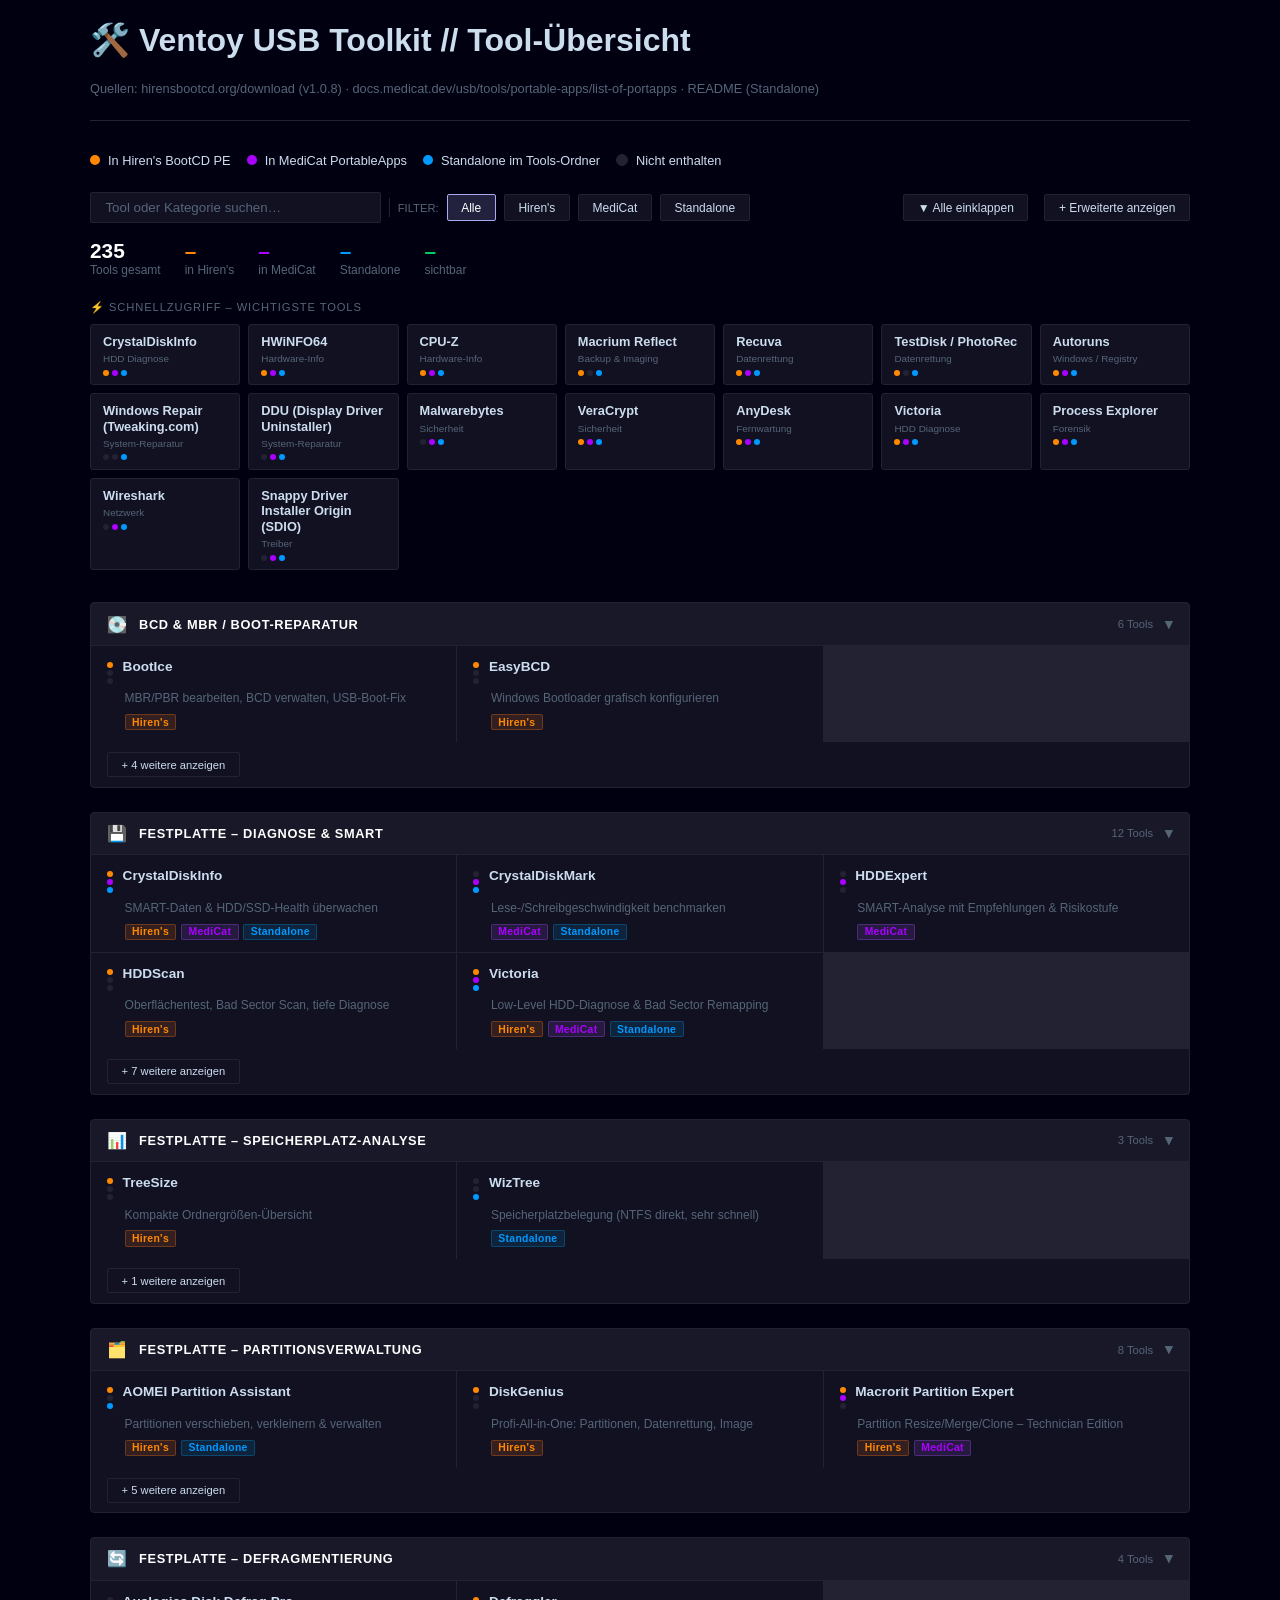
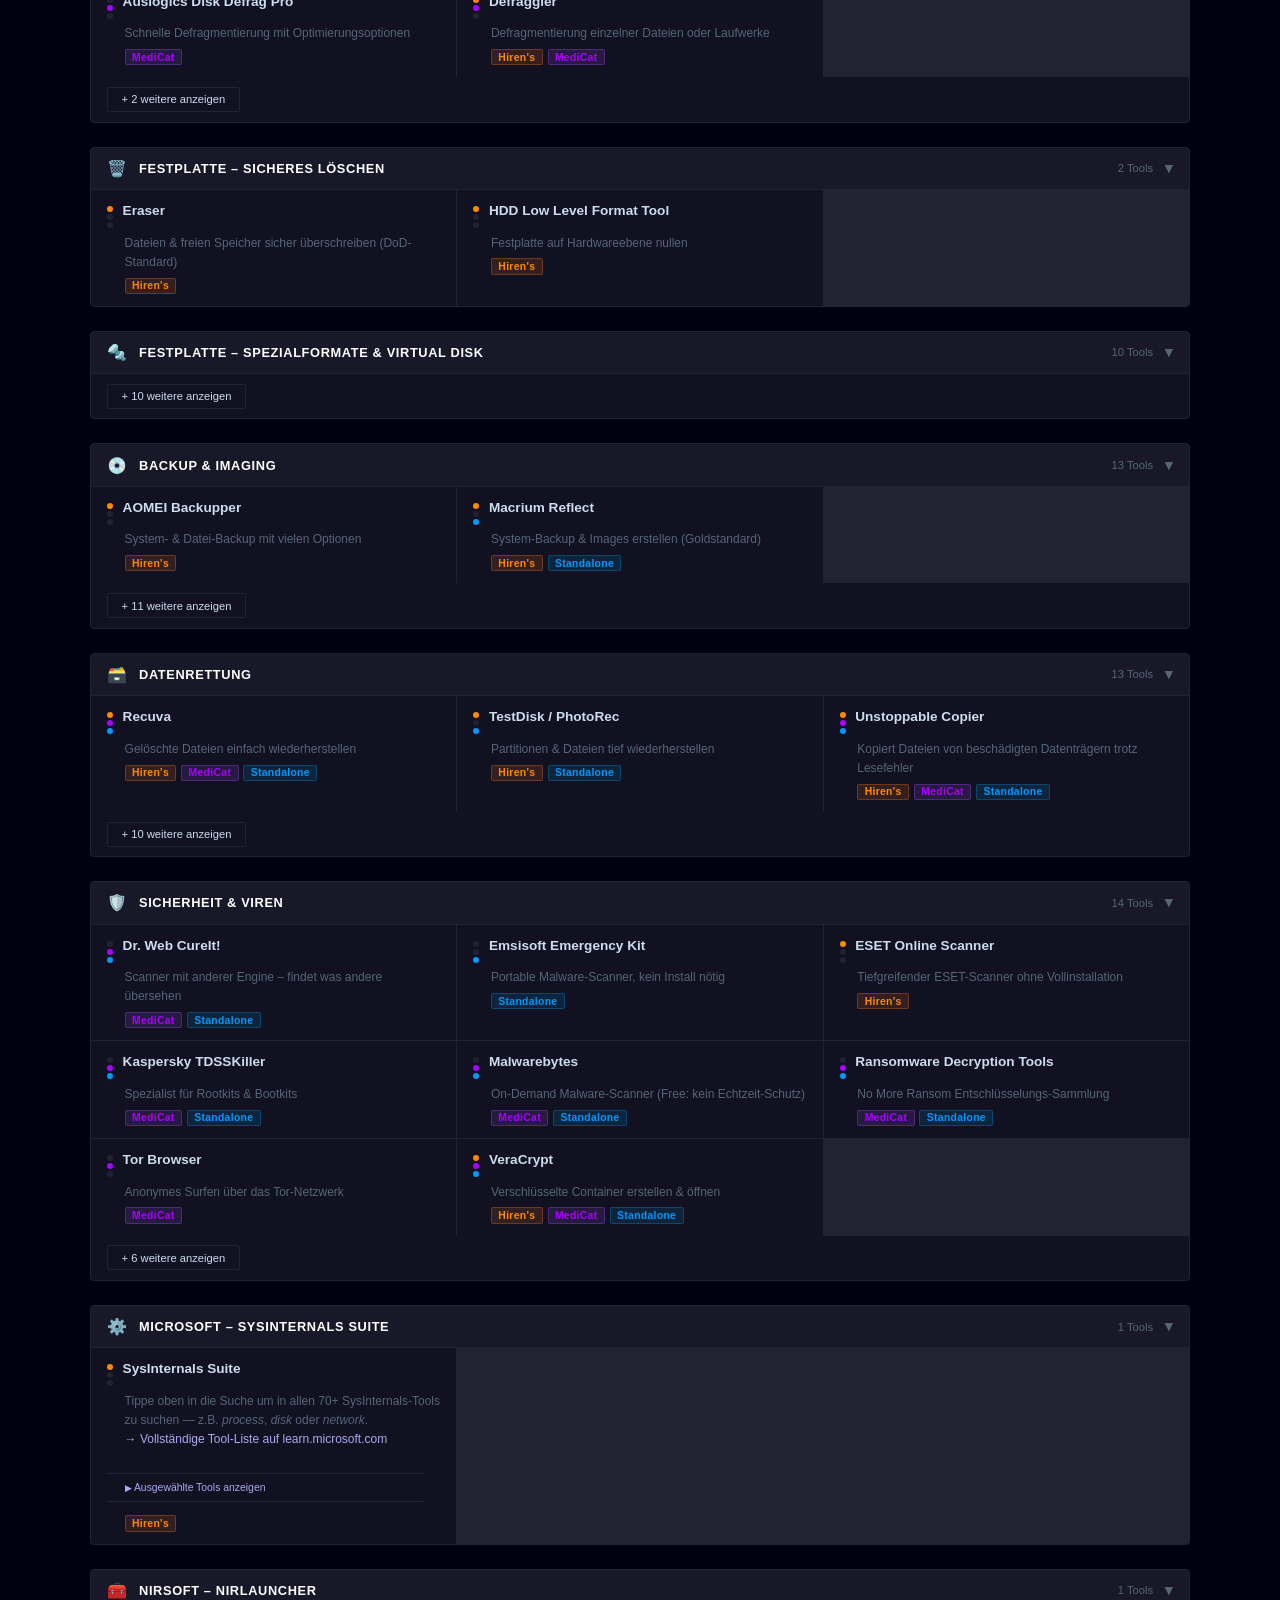
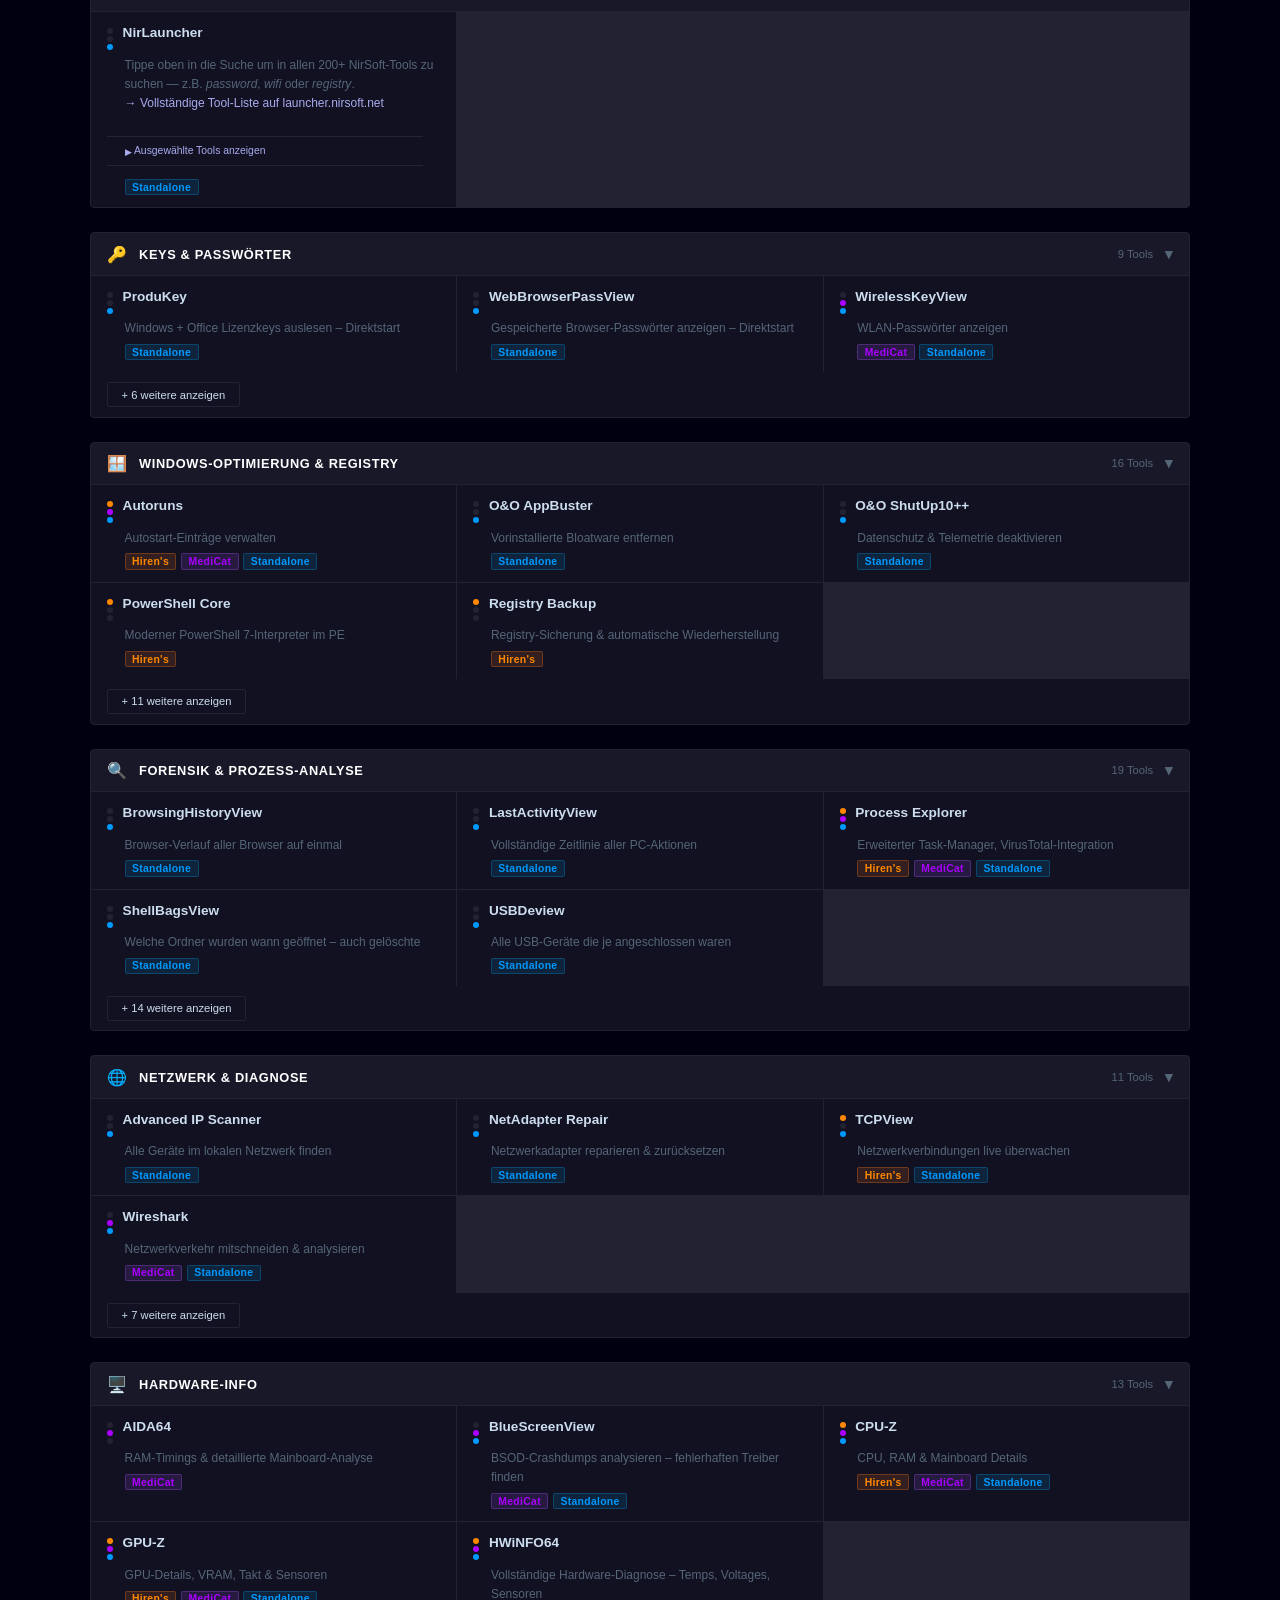
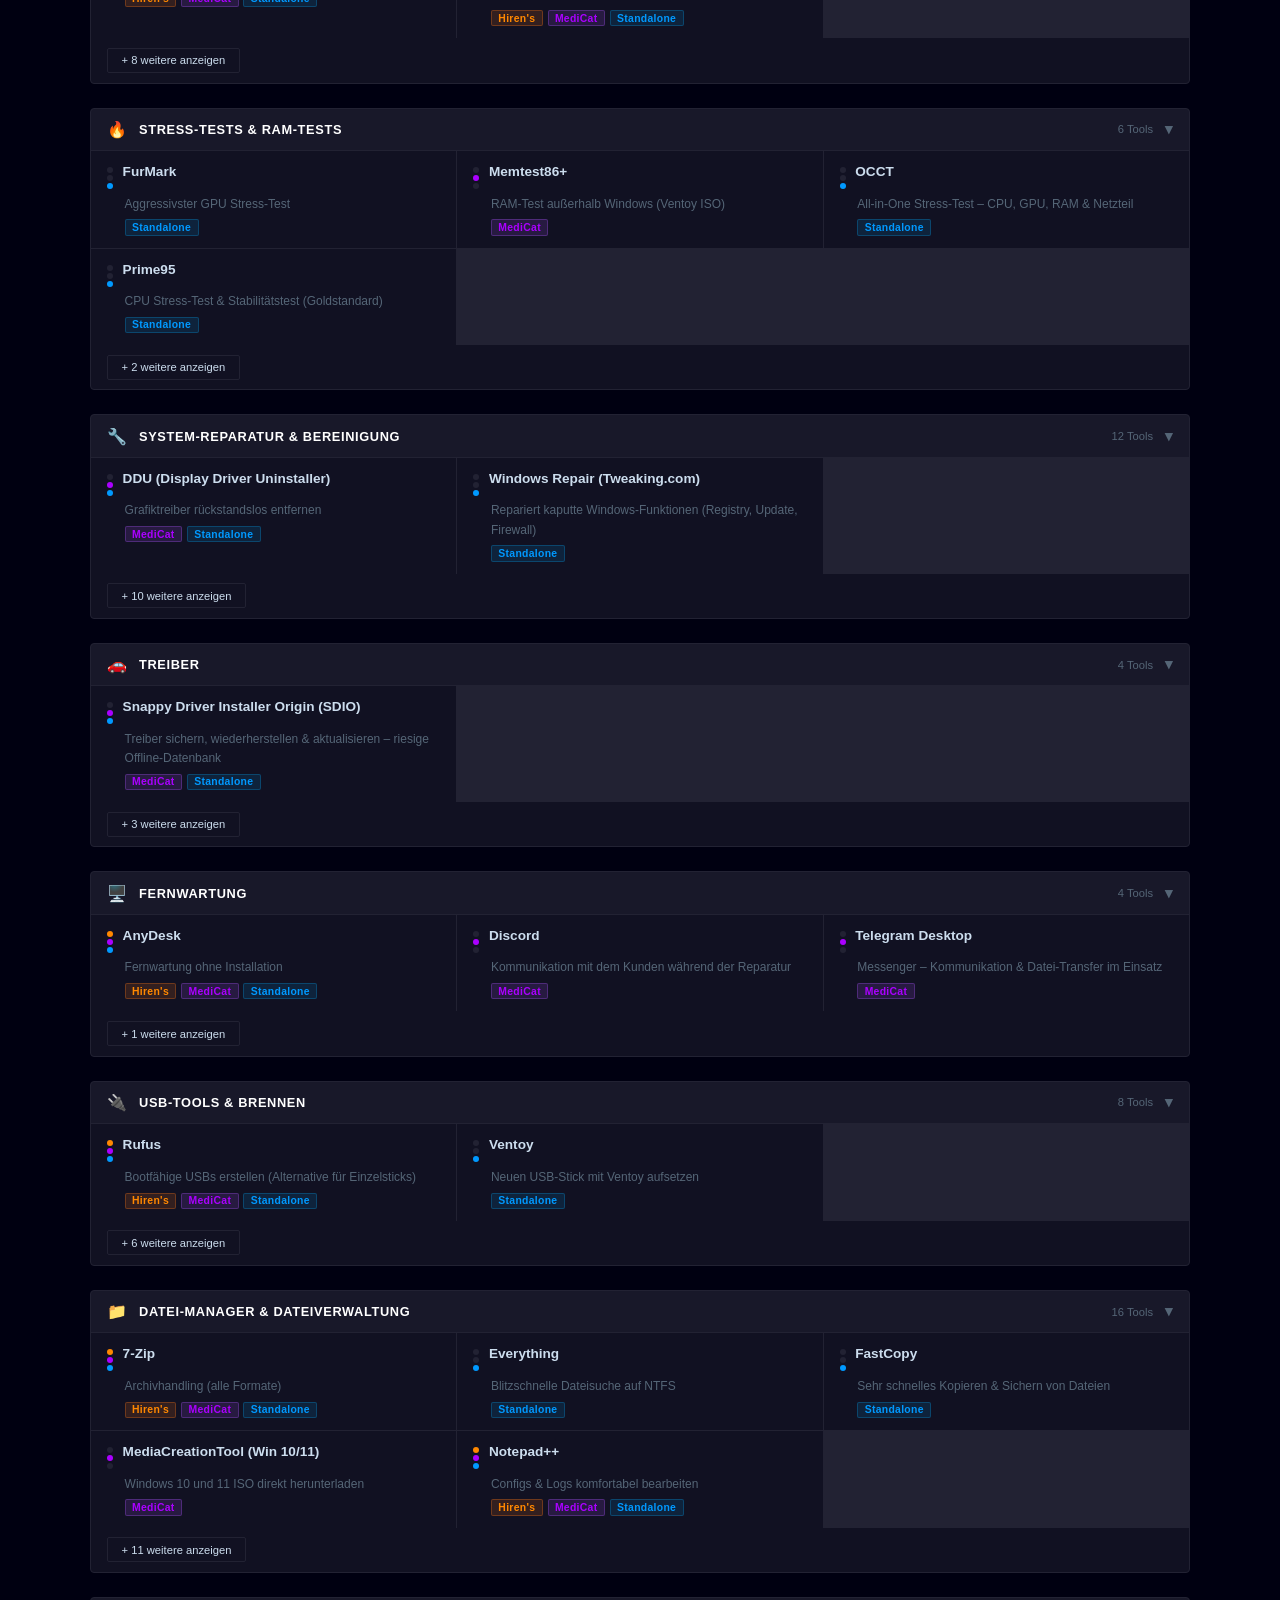
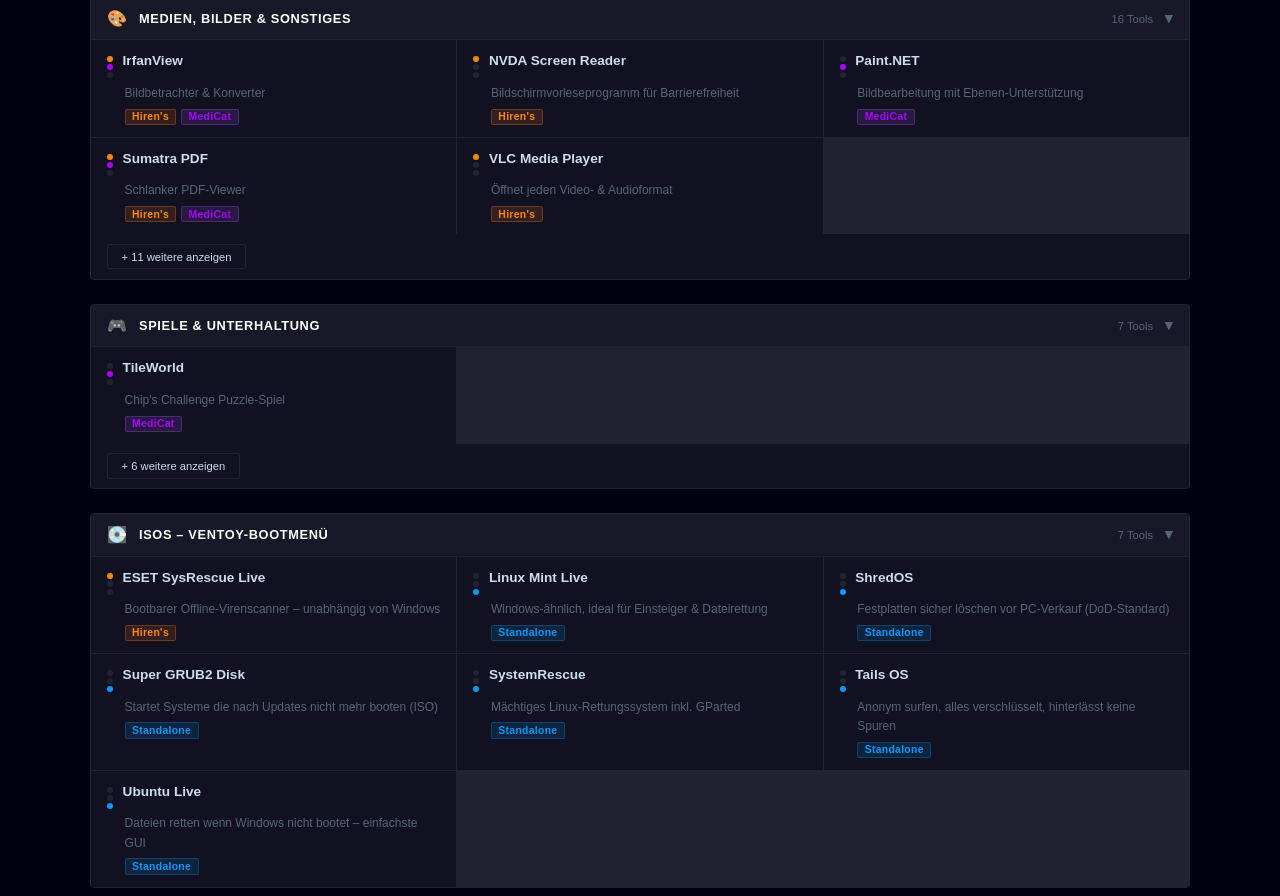
==== commit 348035fe: "Beschreibung updated von Software" ====
--- a/ventoy-toolkit-overview.html
+++ b/ventoy-toolkit-overview.html
@@ -14,7 +14,7 @@
       --text: #CDE;
       --muted: #567;
       --accent: #AAE;
-      --accent-bg: #AAF3;
+      --accent-bg: #AAE3;
       --c-h: #F80;
       --c-h-bg: #F803;
       --c-m: #A0F;
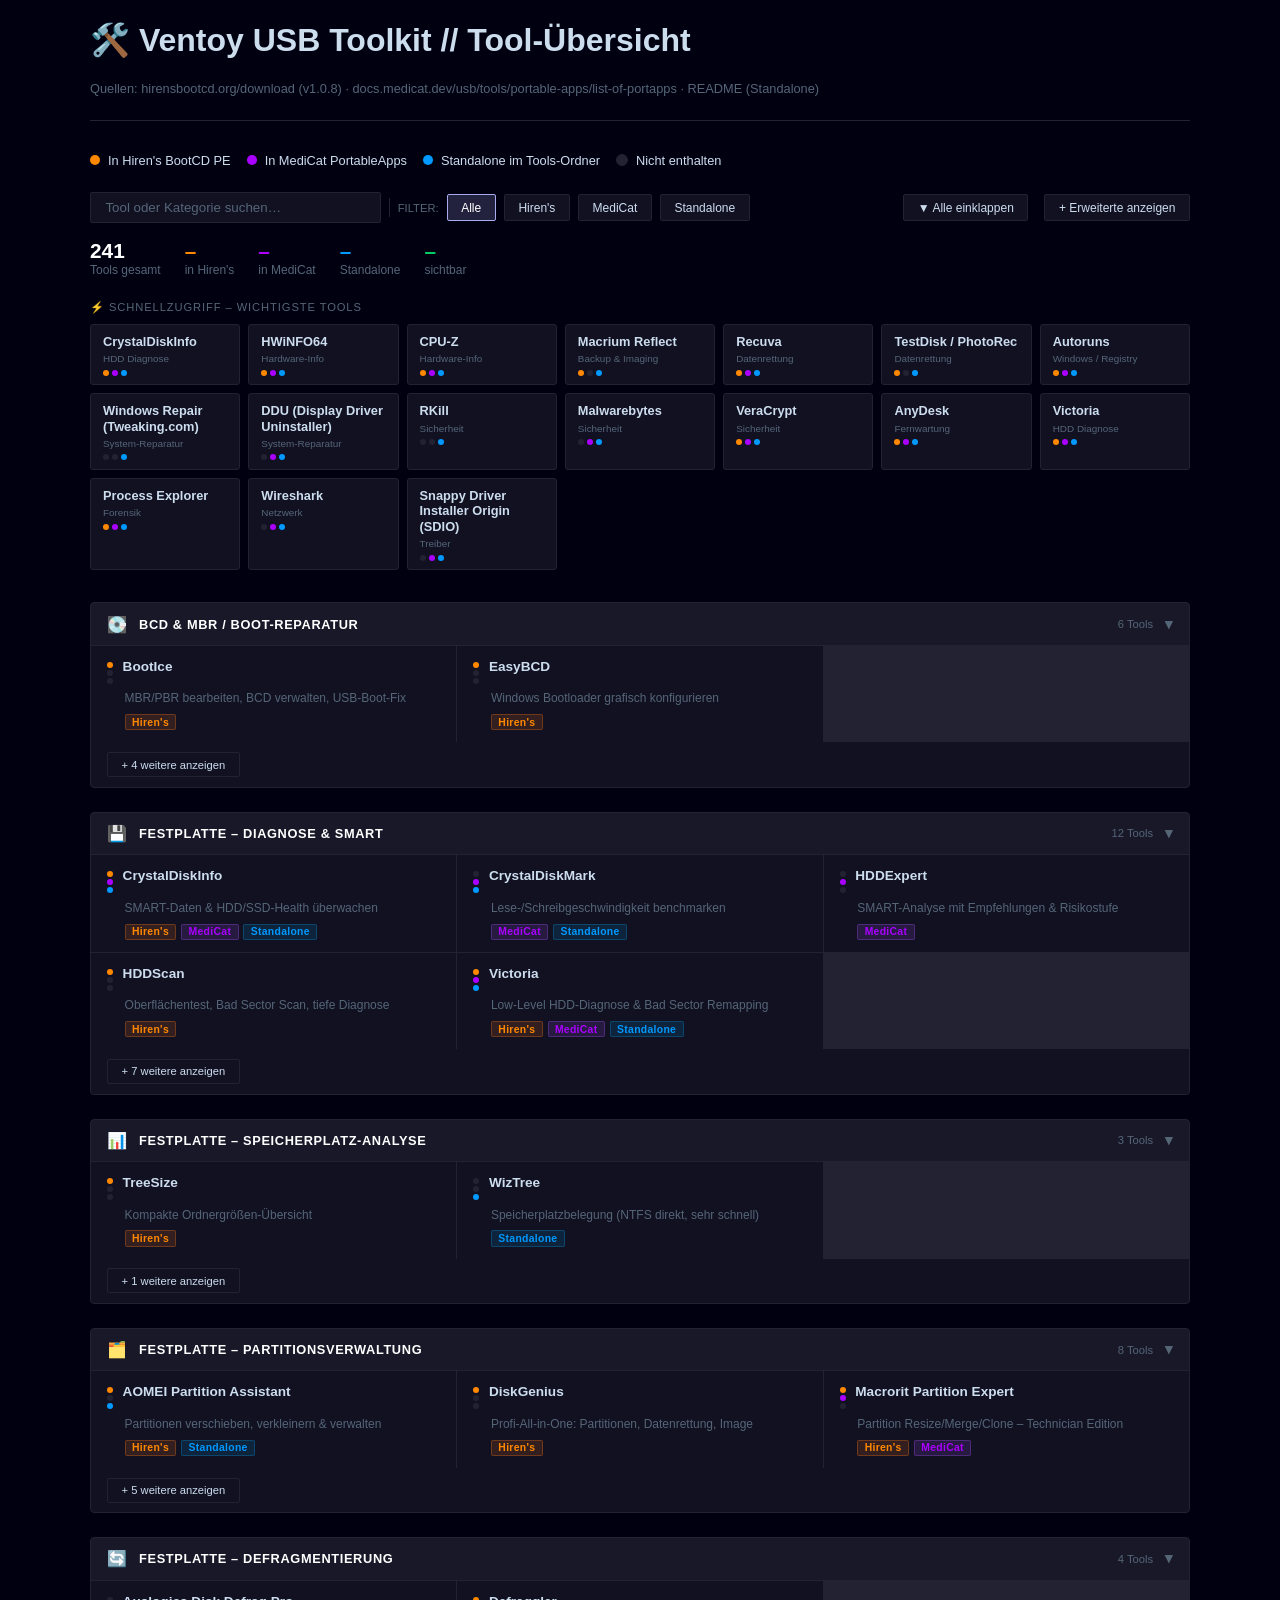
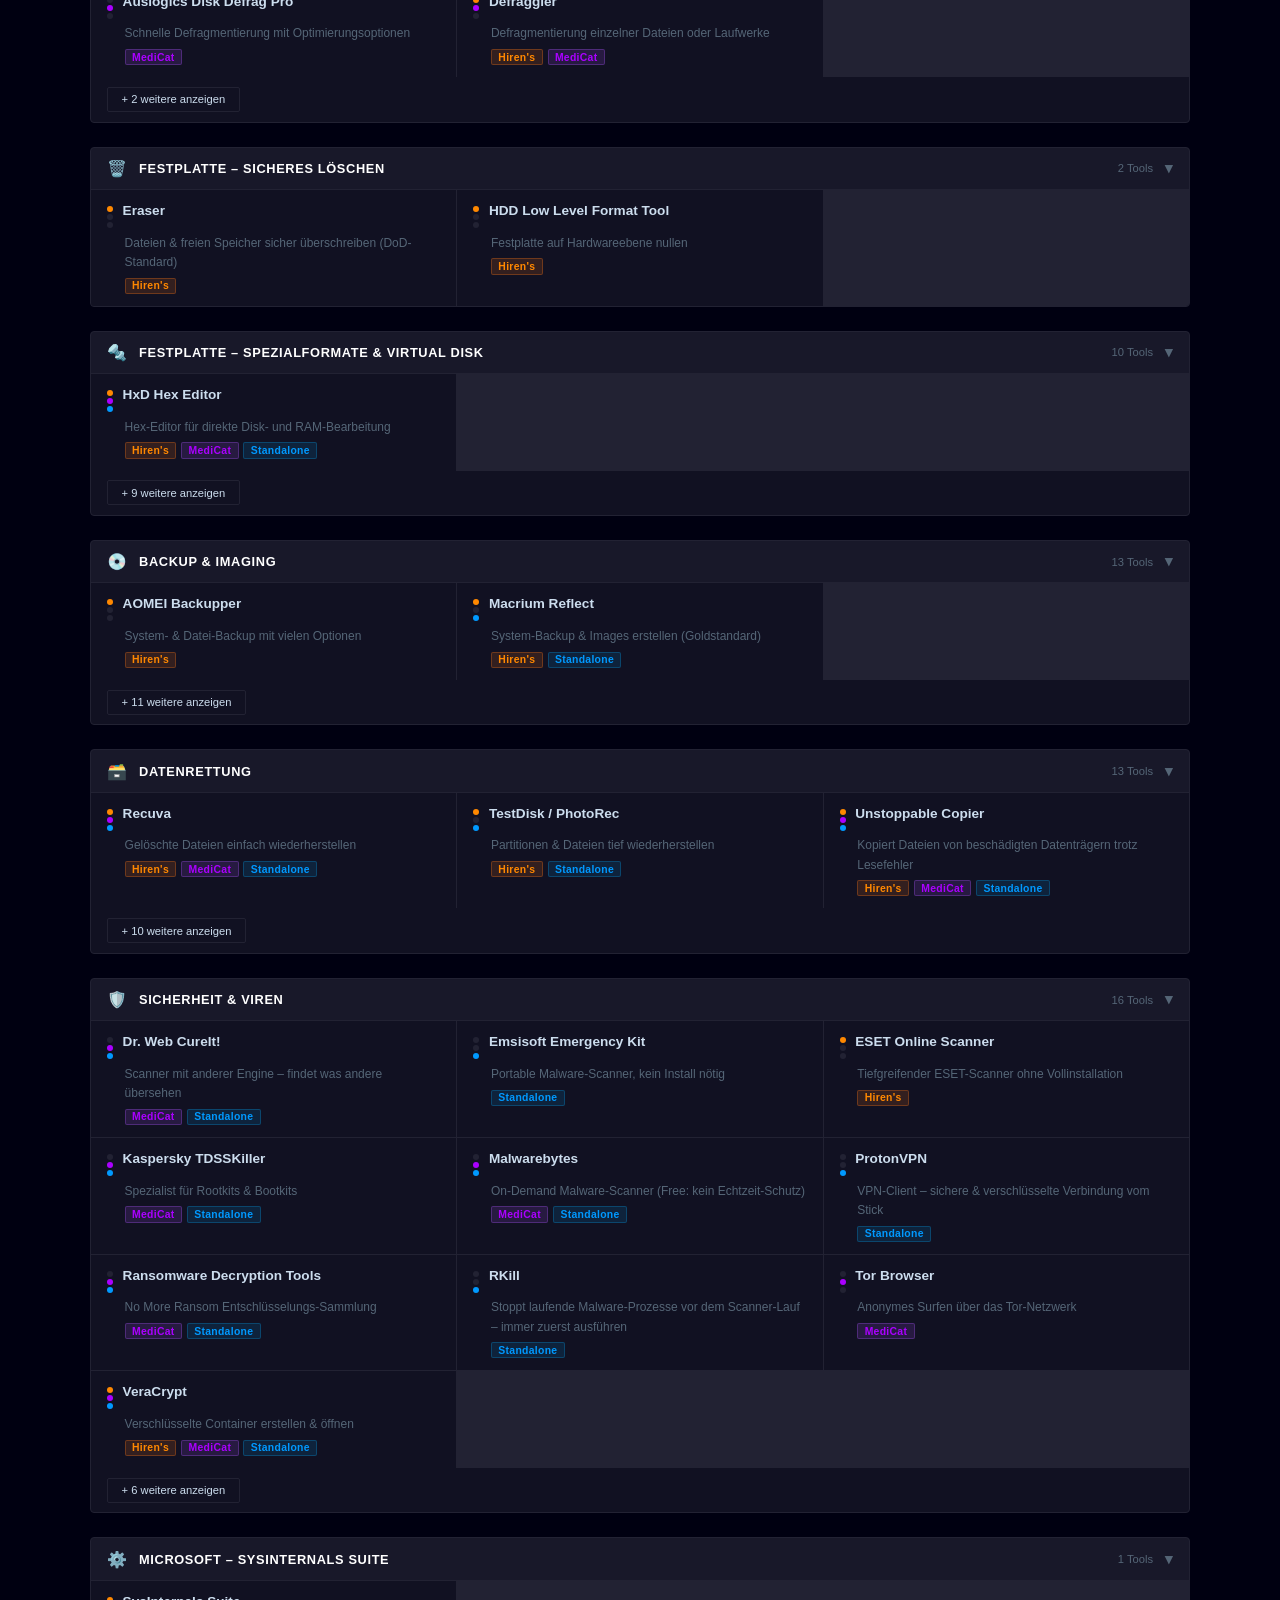
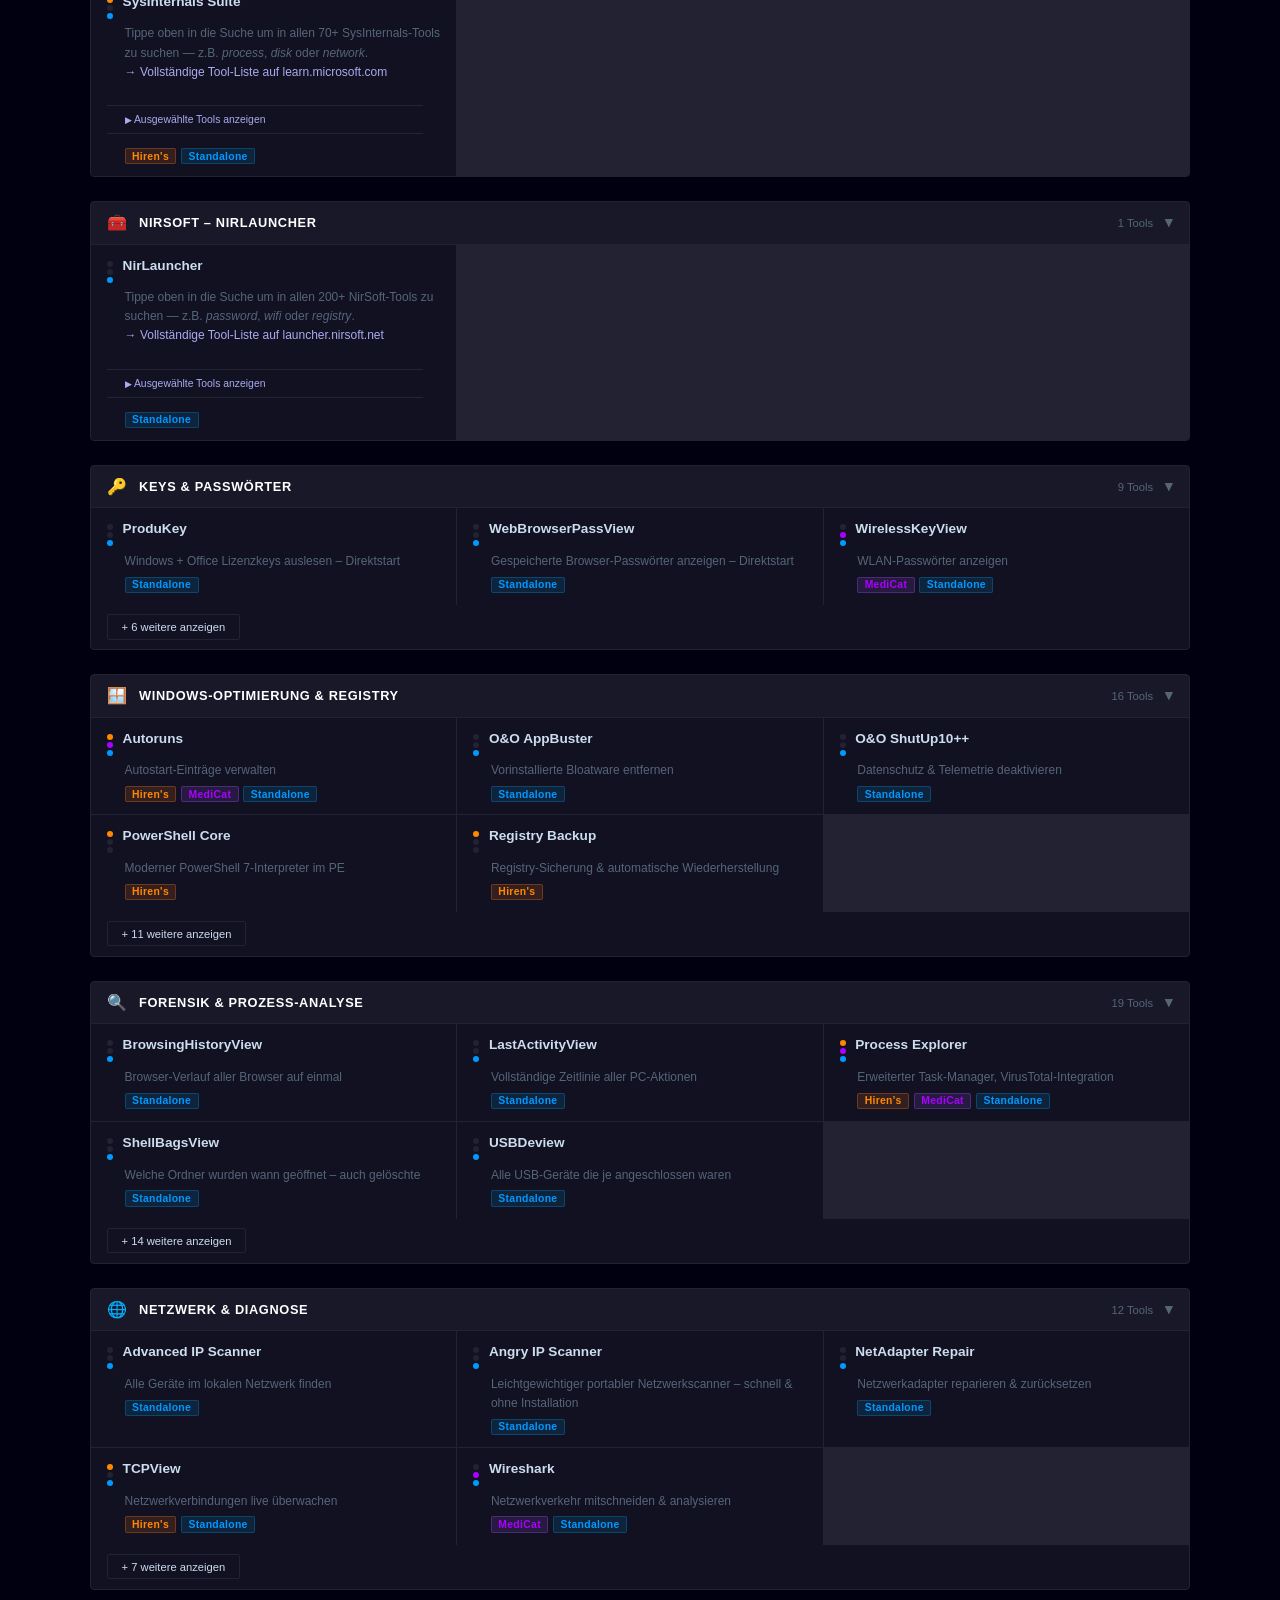
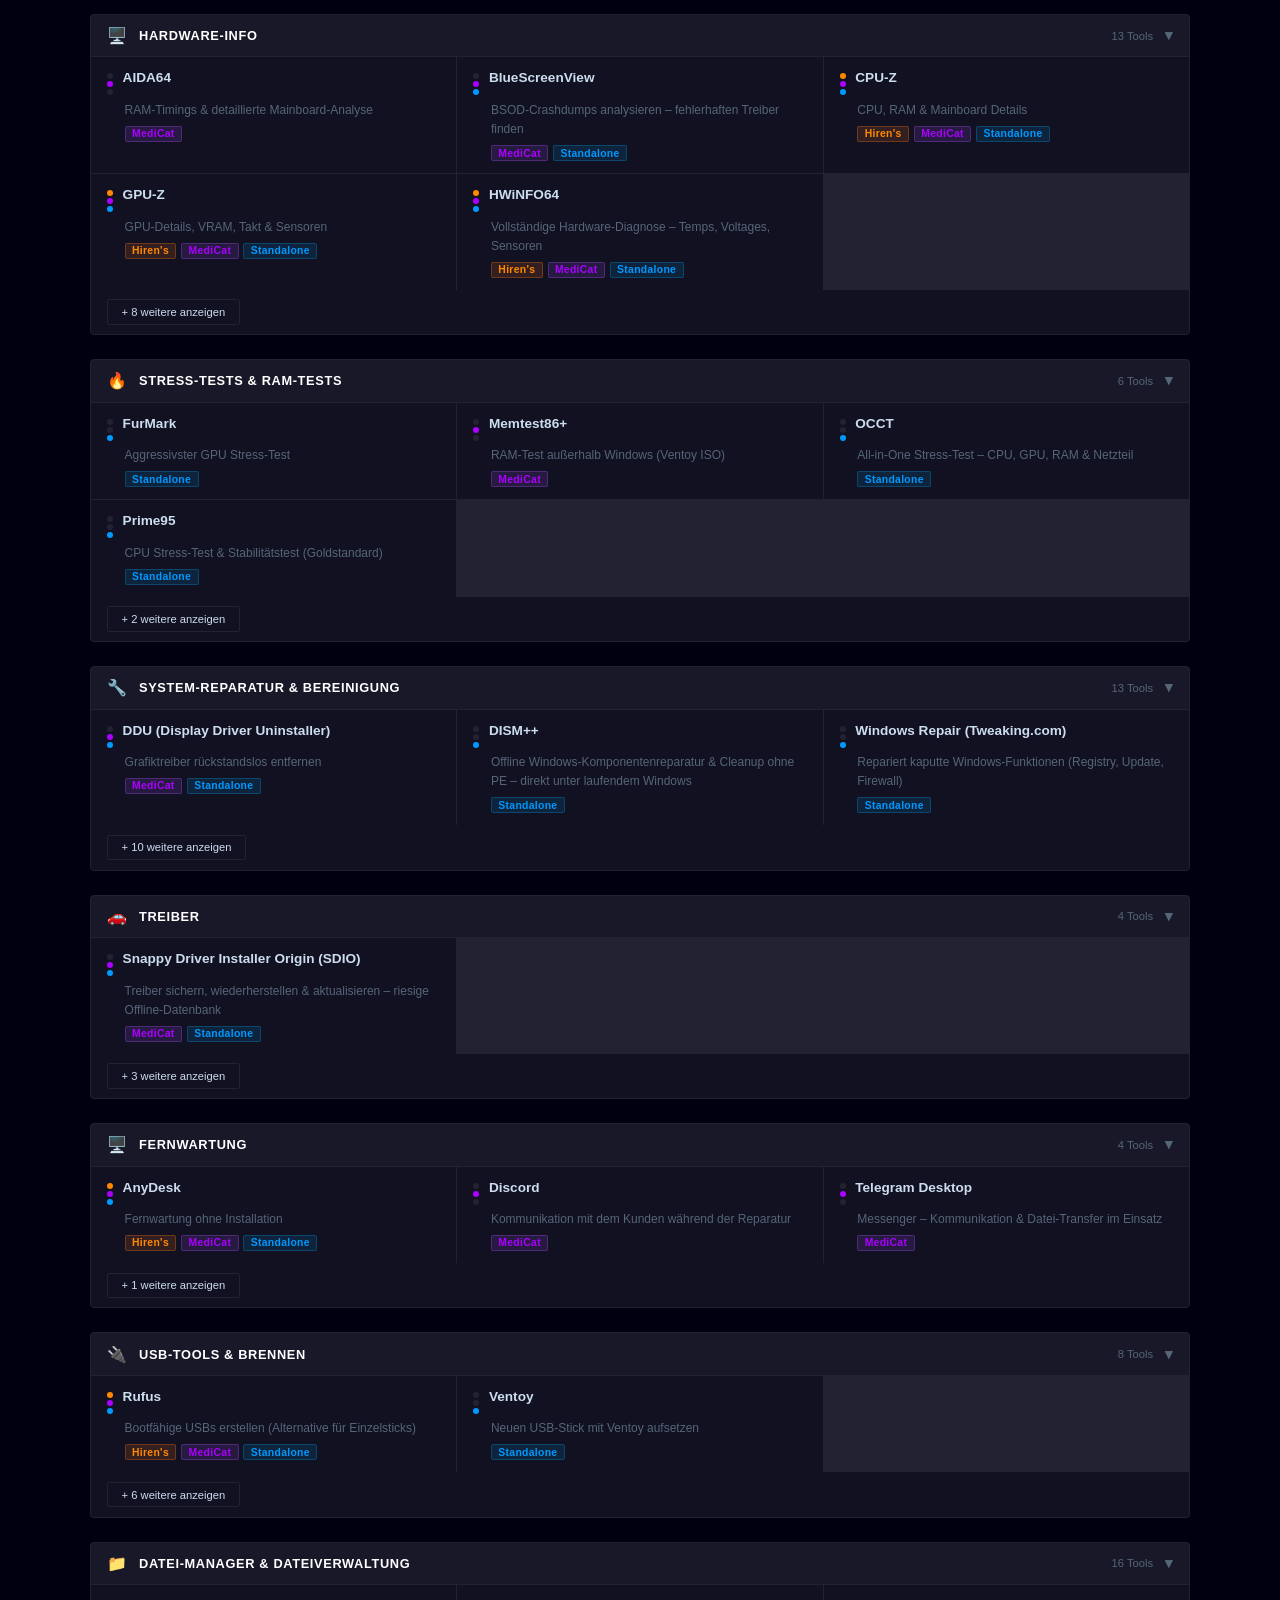
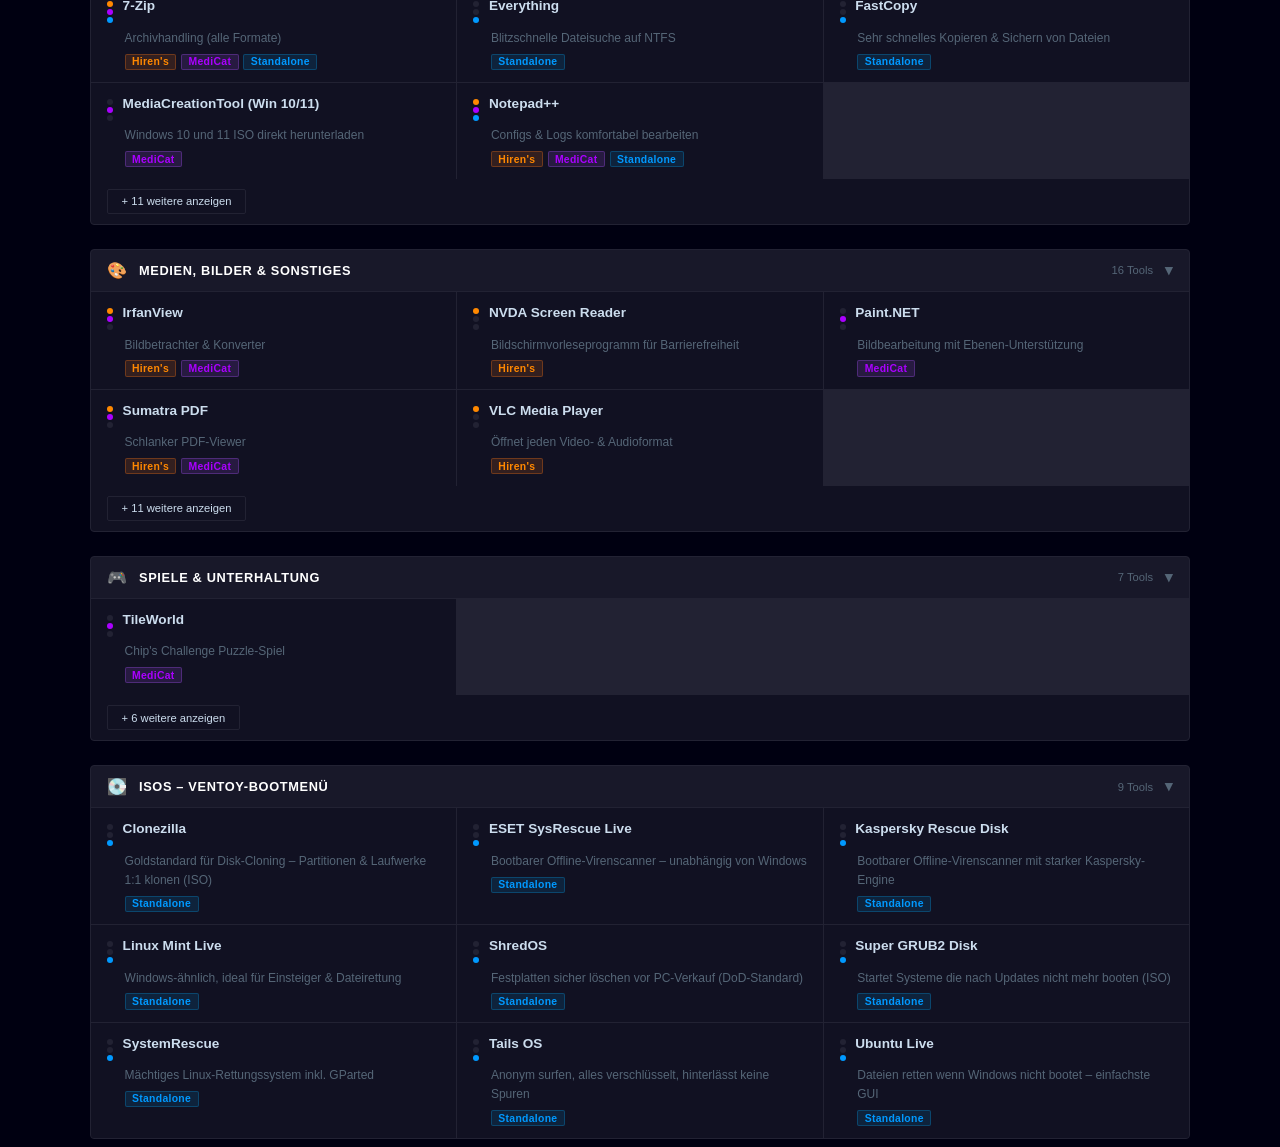
==== commit abc3b2bf: "Extra Programme hinzugefügt" ====
--- a/ventoy-toolkit-overview.html
+++ b/ventoy-toolkit-overview.html
@@ -642,7 +642,7 @@
       },
       {
         icon: '🔩', title: 'Festplatte – Spezialformate & Virtual Disk', tools: [
-          { name: 'HxD Hex Editor', desc: 'Hex-Editor für direkte Disk- und RAM-Bearbeitung', in: ['h', 'm'], tier: 2 },
+          { name: 'HxD Hex Editor', desc: 'Hex-Editor für direkte Disk- und RAM-Bearbeitung', in: ['h', 'm', 's'] },
           { name: 'HDHacker', desc: 'Boot-Sektor / MBR lesen, schreiben & sichern', in: ['m'], tier: 2 },
           { name: 'ImDisk Virtual Disk Driver', desc: 'ISO/IMG als virtuelles Laufwerk einbinden', in: ['h'], tier: 2 },
           { name: 'DiskInternals Linux Reader', desc: 'Ext2/3/4 Linux-Partitionen unter Windows lesen', in: ['h'], tier: 2 },
@@ -694,6 +694,7 @@
           { name: 'Emsisoft Emergency Kit', desc: 'Portable Malware-Scanner, kein Install nötig', in: ['s'] },
           { name: 'Dr. Web CureIt!', desc: 'Scanner mit anderer Engine – findet was andere übersehen', in: ['m', 's'] },
           { name: 'Kaspersky TDSSKiller', desc: 'Spezialist für Rootkits & Bootkits', in: ['m', 's'] },
+          { name: 'RKill', desc: 'Stoppt laufende Malware-Prozesse vor dem Scanner-Lauf – immer zuerst ausführen', in: ['s'] },
           { name: 'McAfee Stinger', desc: 'Schneller Malware-Quickscan, sehr leichtgewichtig', in: ['h', 'm'], tier: 2 },
           { name: 'ESET Online Scanner', desc: 'Tiefgreifender ESET-Scanner ohne Vollinstallation', in: ['h'] },
           { name: 'Panda Cloud Cleaner', desc: 'Cloud-basierter Malware-Scanner', in: ['m'], tier: 2 },
@@ -702,6 +703,7 @@
           { name: 'HijackThis', desc: 'Browser-Hijacker & verdächtige Starteinträge aufspüren', in: ['m'], tier: 2 },
           { name: 'Ransomware Decryption Tools', desc: 'No More Ransom Entschlüsselungs-Sammlung', in: ['m', 's'] },
           { name: 'VeraCrypt', desc: 'Verschlüsselte Container erstellen & öffnen', in: ['h', 'm', 's'] },
+          { name: 'ProtonVPN', desc: 'VPN-Client – sichere & verschlüsselte Verbindung vom Stick', in: ['s'] },
           { name: 'Tor Browser', desc: 'Anonymes Surfen über das Tor-Netzwerk', in: ['m'] },
           { name: 'OpenVPN Portable', desc: 'VPN-Verbindung direkt vom Stick aufbauen', in: ['m'], tier: 2 },
         ]
@@ -712,7 +714,7 @@
             name: 'SysInternals Suite',
             desc: 'Tippe oben in die Suche um in allen 70+ SysInternals-Tools zu suchen — z.B. process, disk oder network.',
             descHtml: 'Tippe oben in die Suche um in allen 70+ SysInternals-Tools zu suchen — z.B. <i>process</i>, <i>disk</i> oder <i>network</i>.<br><a class="nir-link" href="https://learn.microsoft.com/en-us/sysinternals/downloads/" target="_blank">→ Vollständige Tool-Liste auf learn.microsoft.com</a>',
-            in: ['h'],
+            in: ['h', 's'],
             nir: { 'AccessChk': 'Command-line tool for viewing effective permissions on files, registry keys, services, processes and kernel objects', 'AccessEnum': 'Shows who has what access to directories, files and Registry keys — find holes in permissions', 'AdExplorer': 'Advanced Active Directory viewer and editor', 'AdInsight': 'LDAP real-time monitoring tool for troubleshooting Active Directory client applications', 'AdRestore': 'Undelete Active Directory objects', 'Autologon': 'Bypass password screen during logon', 'Autoruns': 'See what programs are configured to startup automatically when your system boots and you log in', 'BgInfo': 'Automatically display relevant information about a Windows computer on the desktop background', 'CacheSet': 'Program that allows you to control the Cache Manager working set size', 'ClockRes': 'View the resolution of the system clock', 'Contig': 'Defragment individual files or create new files that are contiguous', 'Coreinfo': 'Shows mapping between logical processors and the physical processor, NUMA node, socket and cache topology', 'Ctrl2Cap': 'Kernel-mode driver that remaps Caps Lock key to Ctrl', 'DebugView': 'Monitor debug output on your local machine or across the Internet without an active debugger', 'Desktops': 'Create up to four virtual desktops and switch between them using hotkeys', 'Disk2vhd': 'Simplifies migration of physical systems into virtual machines (P2V)', 'DiskExt': 'Display volume disk-mappings', 'DiskMon': 'Capture all hard disk activity or acts as a software disk activity light in system tray', 'DiskView': 'Graphical disk sector viewer', 'DU': 'Report the disk space usage for the directory you specify', 'EFSDump': 'View information for encrypted files', 'FindLinks': 'Reports the file index and any hard links that exist for the specified file', 'Handle': 'Show what files are open by which processes', 'Hex2dec': 'Convert hex numbers to decimal and vice versa', 'Junction': 'Create Win2K NTFS symbolic links', 'LDMDump': 'Dump the contents of the Logical Disk Manager database', 'ListDLLs': 'List all DLLs that are currently loaded, including version numbers and full paths', 'LiveKd': 'Use Microsoft kernel debuggers to examine a live system', 'LoadOrder': 'See the order in which devices are loaded on your Windows system', 'LogonSessions': 'List the active logon sessions on a system', 'MoveFile': 'Schedule move and delete commands for the next reboot', 'NotMyFault': 'Crash, hang, and cause kernel memory leaks on your Windows system (for testing)', 'NTFSInfo': 'Detailed information about NTFS volumes including MFT size and location', 'PendMoves': 'Enumerate file rename and delete commands that will execute at next boot', 'PipeList': 'Display named pipes on your system', 'PortMon': 'Monitor serial and parallel port activity', 'ProcDump': 'Capture process dumps for CPU spikes, hung windows or unhandled exceptions', 'Process Explorer': 'Find out what files, registry keys and objects processes have open, which DLLs they have loaded', 'Process Monitor': 'Monitor file system, Registry, process, thread and DLL activity in real-time', 'PsExec': 'Execute processes on remote systems', 'PsFile': 'Show files opened remotely', 'PsGetSid': 'Display the SID of a computer or user', 'PsInfo': 'Obtain information about a system', 'PsKill': 'Kill processes by name or process ID', 'PsList': 'List detailed information about processes', 'PsLoggedOn': 'Show users logged on to a local or remote system', 'PsLogList': 'Dump event log records', 'PsPasswd': 'Change account passwords', 'PsPing': 'Measure network performance including latency and bandwidth', 'PsService': 'View and control services', 'PsShutdown': 'Shutdown or reboot a computer', 'PsSuspend': 'Suspend and resume processes', 'PsTools': 'Suite of command-line utilities for managing local and remote Windows systems', 'RAMMap': 'Advanced physical memory usage analysis — see exactly how Windows is using RAM', 'RDCMan': 'Manage multiple remote desktop connections', 'RegDelNull': 'Scan and delete Registry keys with embedded null-characters', 'RegJump': 'Jump to a registry path directly in Regedit', 'RU': 'View the registry space usage for the specified registry key', 'SDelete': 'Securely overwrite sensitive files and cleanse free space (DoD-compliant)', 'ShareEnum': 'Scan file shares on your network and view their security settings', 'ShellRunas': 'Launch programs as a different user via right-click context menu', 'Sigcheck': 'Show file version, timestamp, and digital signature details — verify file integrity', 'Streams': 'Reveal NTFS alternate streams in files', 'Strings': 'Search for ANSI and Unicode strings in binary images', 'Sync': 'Flush cached data to disk', 'Sysmon': 'Monitor and log system activity including processes, network connections and file changes', 'TCPView': 'Live view of all TCP and UDP endpoints, including local and remote addresses and state', 'VMMap': 'Analyze virtual memory usage of a specific process in detail', 'VolumeID': 'Set the Volume ID of FAT or NTFS drives', 'WhoIs': 'WHOIS lookup for domain registration information', 'WinObj': 'Display information about the Windows Object Manager namespace', 'ZoomIt': 'Screen zoom, annotation and recording tool for presentations' },
             nirOverview: '<b>🔍 Prozesse:</b> Process Explorer · Process Monitor · ProcDump · PsList · PsKill · VMMap<br><b>🚀 Autostart:</b> Autoruns · BgInfo · Desktops<br><b>🌐 Netzwerk:</b> TCPView · PsPing · PsTools · WhoIs · PortMon<br><b>💾 Festplatte:</b> DiskView · Disk2vhd · DU · SDelete · Contig · DiskMon<br><b>🔒 Sicherheit:</b> AccessChk · AccessEnum · Sigcheck · Sysmon · Streams<br><b>📋 Registry:</b> Autoruns · RegJump · RegDelNull · RU · AdExplorer<br><b>🖥️ System-Info:</b> PsInfo · Coreinfo · RAMMap · LogonSessions · Handle · ListDLLs<br><b>🔧 Remote:</b> PsExec · PsLoggedOn · PsLogList · PsService · PsShutdown · RDCMan'
           },
@@ -790,6 +792,7 @@
         icon: '🌐', title: 'Netzwerk & Diagnose', tools: [
           { name: 'NetAdapter Repair', desc: 'Netzwerkadapter reparieren & zurücksetzen', in: ['s'] },
           { name: 'Advanced IP Scanner', desc: 'Alle Geräte im lokalen Netzwerk finden', in: ['s'] },
+          { name: 'Angry IP Scanner', desc: 'Leichtgewichtiger portabler Netzwerkscanner – schnell & ohne Installation', in: ['s'] },
           { name: 'TCPView', desc: 'Netzwerkverbindungen live überwachen', in: ['h', 's'] },
           { name: 'WifiInfoView', desc: 'WLAN-Netzwerke analysieren', in: ['s'], tier: 2 },
           { name: 'NetworkLatencyView', desc: 'Netzwerklatenz zu allen Hops messen', in: ['s'], tier: 2 },
@@ -831,6 +834,7 @@
       {
         icon: '🔧', title: 'System-Reparatur & Bereinigung', tools: [
           { name: 'Windows Repair (Tweaking.com)', desc: 'Repariert kaputte Windows-Funktionen (Registry, Update, Firewall)', in: ['s'] },
+          { name: 'DISM++', desc: 'Offline Windows-Komponentenreparatur & Cleanup ohne PE – direkt unter laufendem Windows', in: ['s'] },
           { name: 'FixWin 11', desc: 'Windows-Probleme per Knopfdruck beheben', in: ['s'], tier: 2 },
           { name: 'RunAsTool', desc: 'Programme als Admin ohne Admin-Passwort starten', in: ['s'], tier: 2 },
           { name: 'DDU (Display Driver Uninstaller)', desc: 'Grafiktreiber rückstandslos entfernen', in: ['m', 's'] },
@@ -925,7 +929,9 @@
       },
       {
         icon: '💽', title: 'ISOs – Ventoy-Bootmenü', tools: [
-          { name: 'ESET SysRescue Live', desc: 'Bootbarer Offline-Virenscanner – unabhängig von Windows', in: ['h'] },
+          { name: 'ESET SysRescue Live', desc: 'Bootbarer Offline-Virenscanner – unabhängig von Windows', in: ['s'] },
+          { name: 'Kaspersky Rescue Disk', desc: 'Bootbarer Offline-Virenscanner mit starker Kaspersky-Engine', in: ['s'] },
+          { name: 'Clonezilla', desc: 'Goldstandard für Disk-Cloning – Partitionen & Laufwerke 1:1 klonen (ISO)', in: ['s'] },
           { name: 'ShredOS', desc: 'Festplatten sicher löschen vor PC-Verkauf (DoD-Standard)', in: ['s'] },
           { name: 'SystemRescue', desc: 'Mächtiges Linux-Rettungssystem inkl. GParted', in: ['s'] },
           { name: 'Ubuntu Live', desc: 'Dateien retten wenn Windows nicht bootet – einfachste GUI', in: ['s'] },
@@ -1118,6 +1124,7 @@
       { name: 'Autoruns', cat: 'Windows / Registry', in: ['h', 'm', 's'] },
       { name: 'Windows Repair (Tweaking.com)', cat: 'System-Reparatur', in: ['s'] },
       { name: 'DDU (Display Driver Uninstaller)', cat: 'System-Reparatur', in: ['m', 's'] },
+      { name: 'RKill', cat: 'Sicherheit', in: ['s'] },
       { name: 'Malwarebytes', cat: 'Sicherheit', in: ['m', 's'] },
       { name: 'VeraCrypt', cat: 'Sicherheit', in: ['h', 'm', 's'] },
       { name: 'AnyDesk', cat: 'Fernwartung', in: ['h', 'm', 's'] },
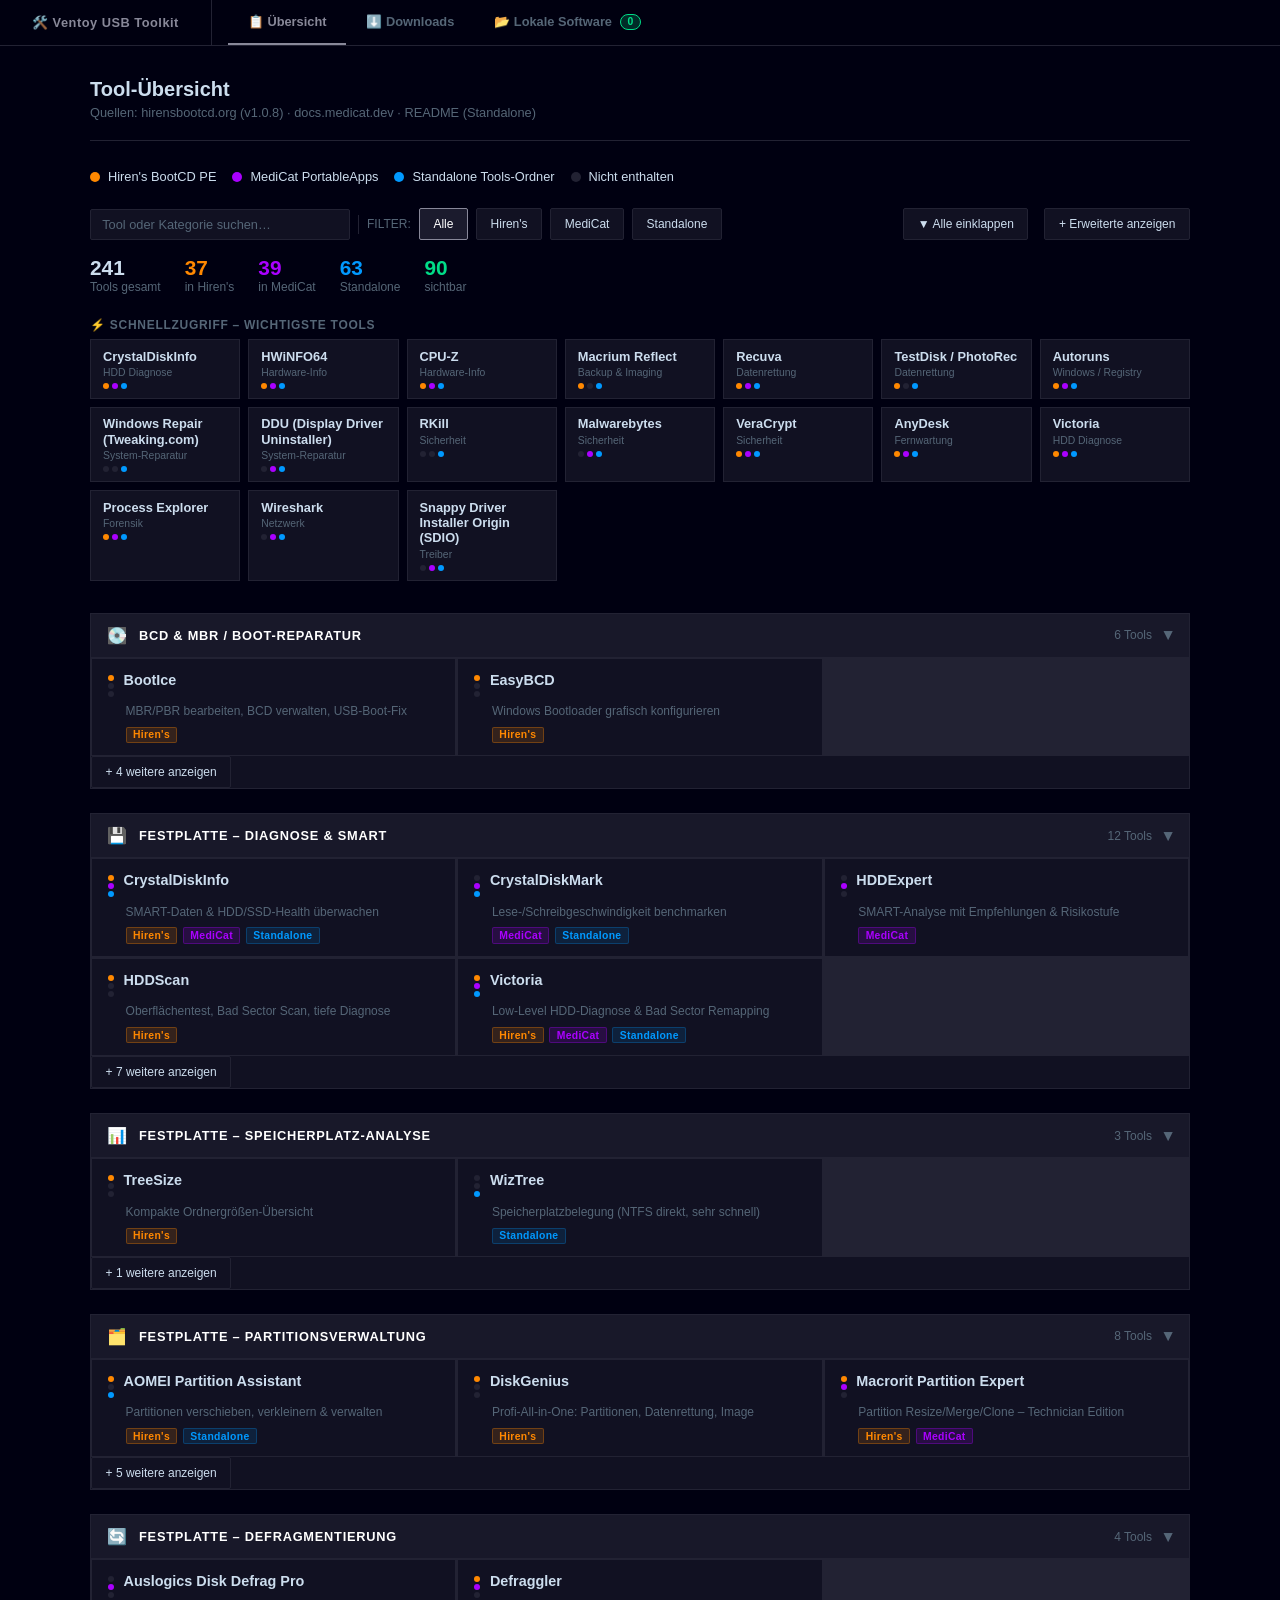
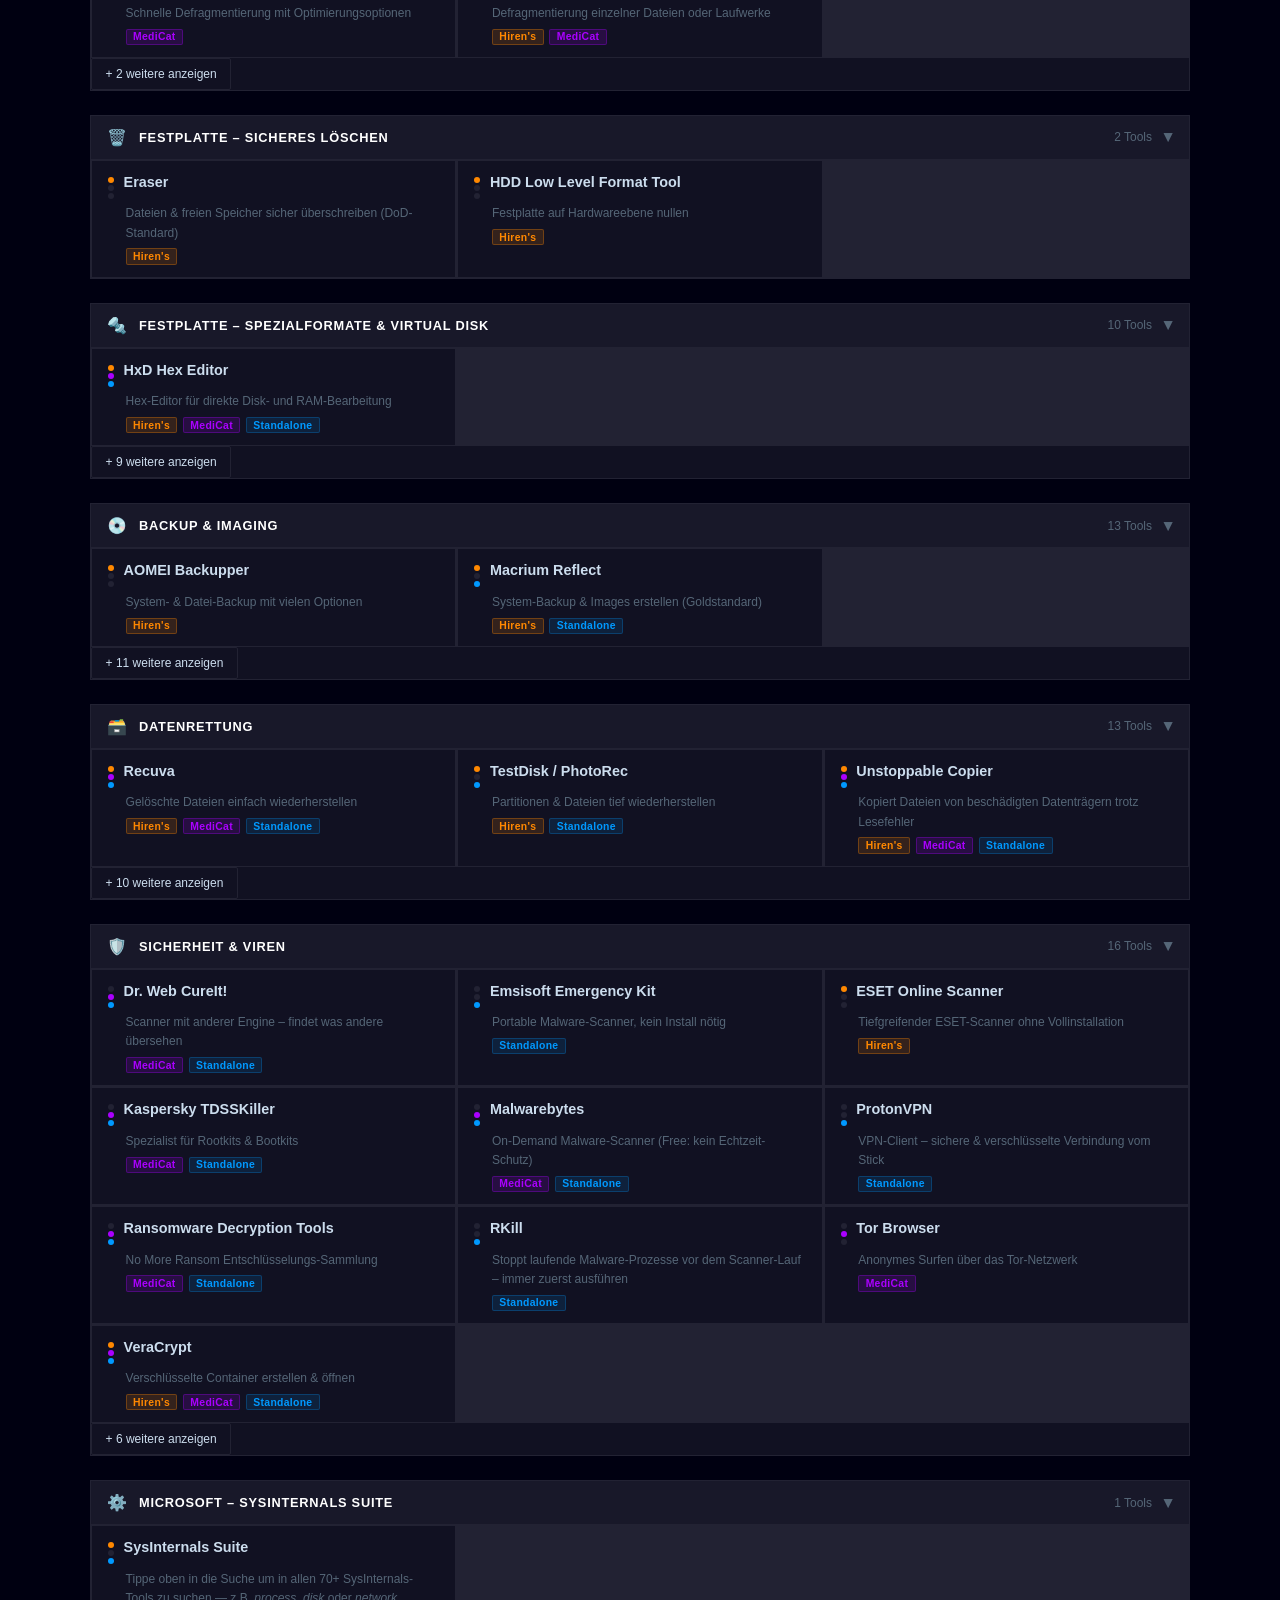
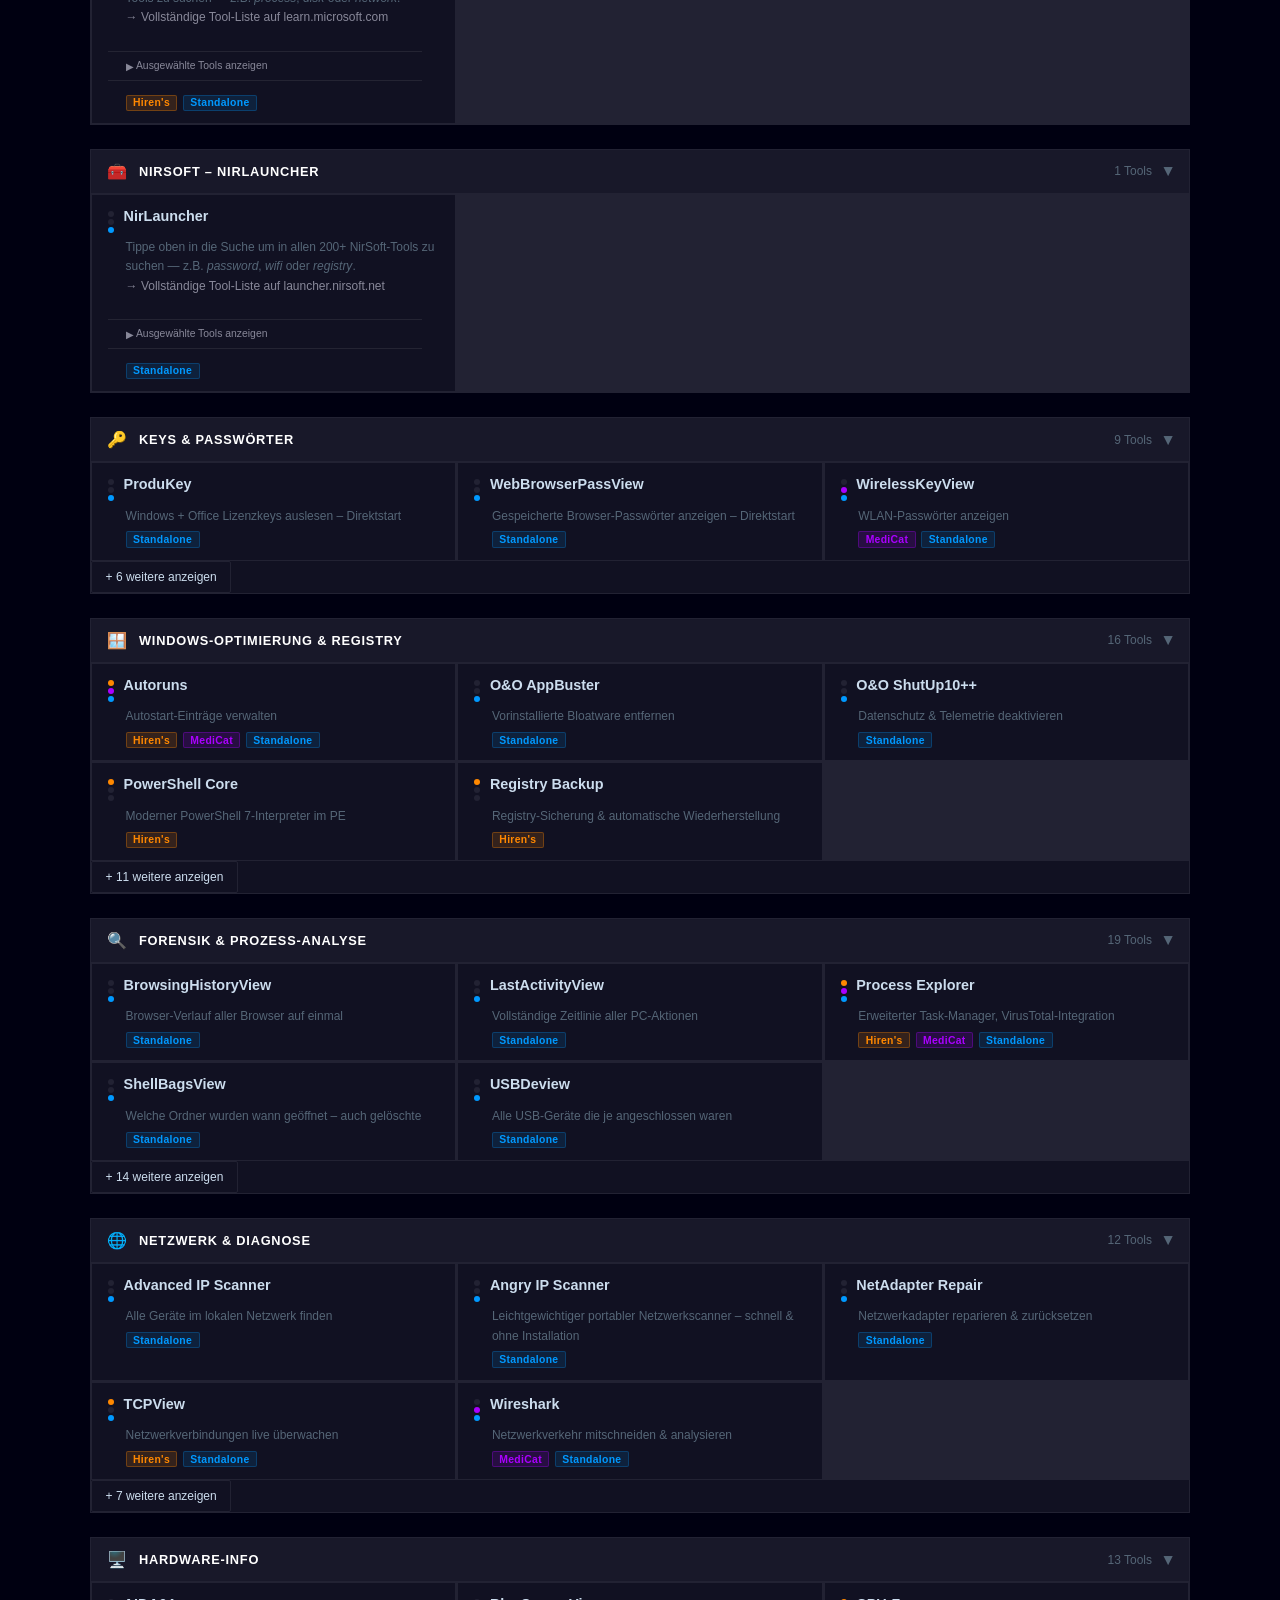
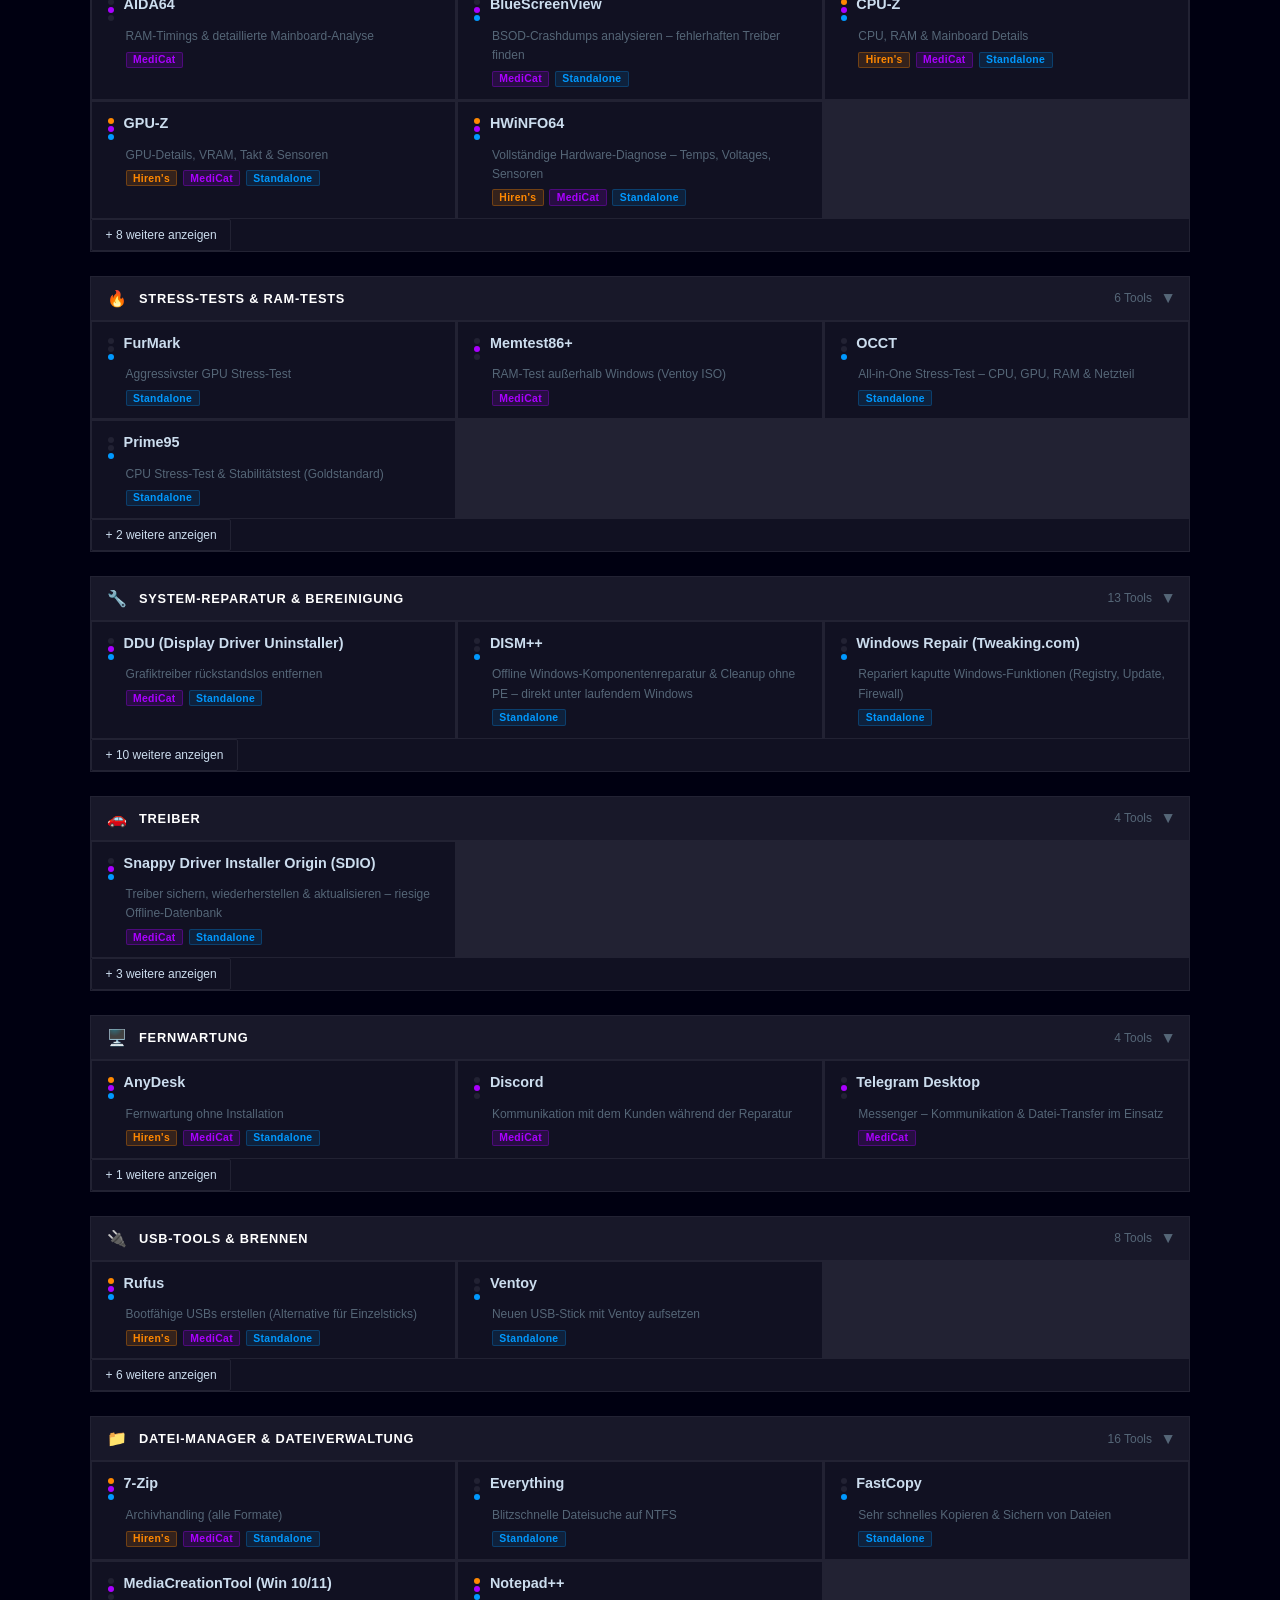
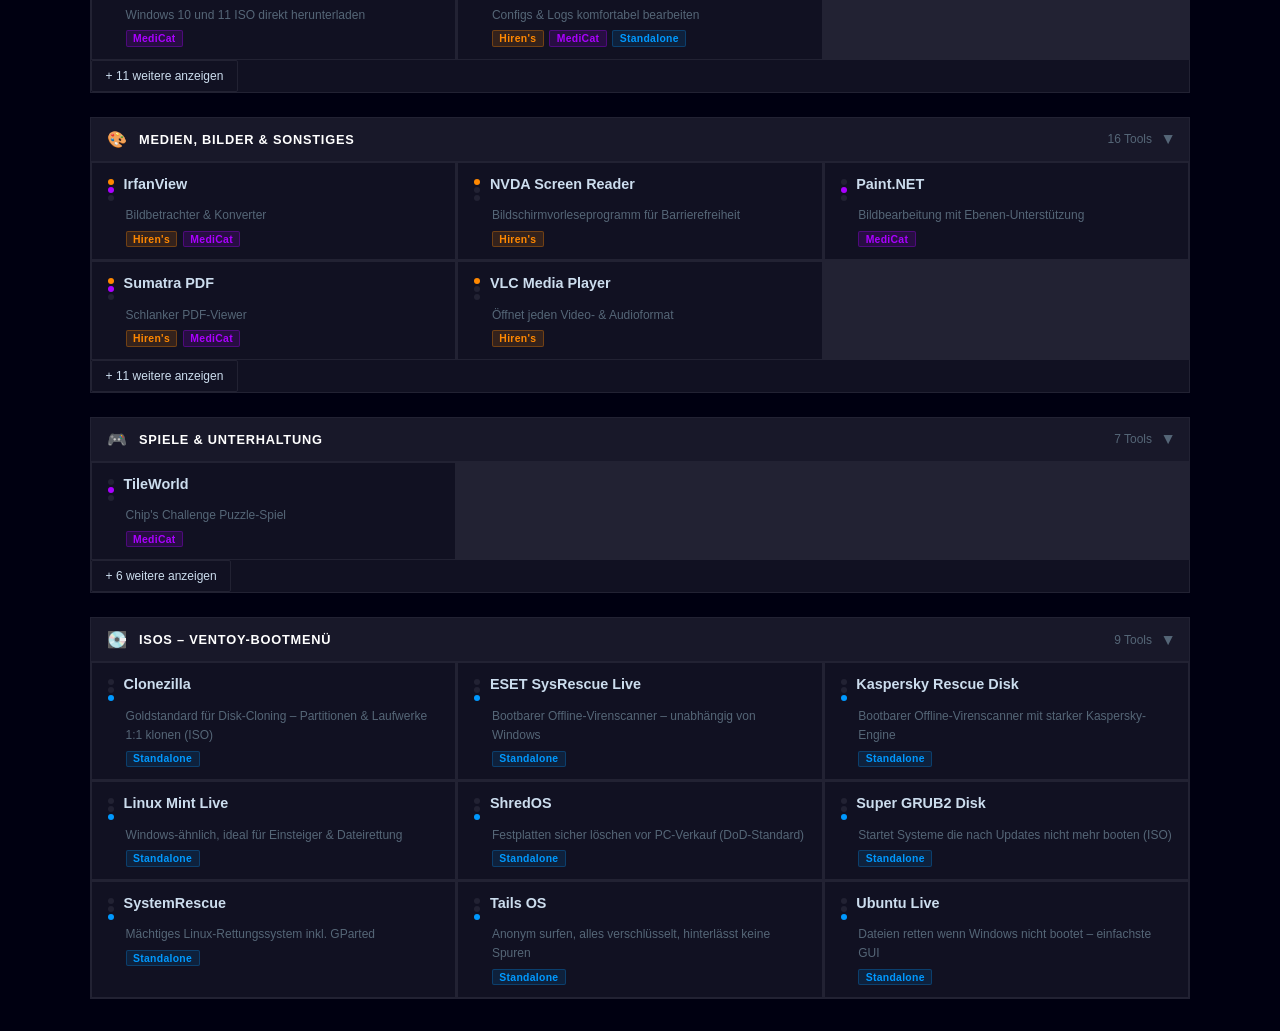
==== commit 250fa625: "Zu einer Datei zusammengfügt" ====
--- a/ventoy-toolkit-overview.html
+++ b/ventoy-toolkit-overview.html
@@ -4,360 +4,607 @@
 <head>
   <meta charset="UTF-8">
   <meta name="viewport" content="width=device-width, initial-scale=1.0">
-  <title>Ventoy USB Toolkit – Übersicht</title>
+  <title>Ventoy USB Toolkit</title>
   <style>
     :root {
-      --white: #fff;
       --bg: #001;
-      --surface: #112;
-      --border: #223;
-      --text: #CDE;
-      --muted: #567;
-      --accent: #AAE;
-      --accent-bg: #AAE3;
-      --c-h: #F80;
-      --c-h-bg: #F803;
-      --c-m: #A0F;
-      --c-m-bg: #A0F3;
-      --c-s: #09F;
-      --c-s-bg: #09F3;
-      --c-ok: #0C6;
+      --sf: #112;
+      --br: #223;
+      --tx: #CDE;
+      --mu: #567;
+      --ac: #889;
+      --ac2: #8893;
+      --ch: #F80;
+      --ch2: #F803;
+      --cm: #A0F;
+      --cm2: #A0F3;
+      --cs: #09F;
+      --cs2: #09F3;
+      --cl: #0D8;
+      --cl2: #0D83;
+      --cl-soft-bg: rgba(0, 220, 136, .1);
+      --cl-soft-br: rgba(0, 220, 136, .25);
+      --ind: 1.1rem
+    }
+
+
+    * {
+      box-sizing: border-box;
+      margin: 0;
+      padding: 0
     }
 
     body {
       font-family: 'IBM Plex Sans', sans-serif;
       background: var(--bg);
-      color: var(--text);
-    }
-
-    header,
-    .legend,
-    .controls,
-    .stats-bar,
-    .categories,
-    .quickaccess {
+      color: var(--tx);
+      min-height: 100vh
+    }
+
+
+    .card,
+    .tool-card,
+    .qa-card,
+    .lc,
+    .modal,
+    a.dl-card {
+      background: var(--sf);
+      border: 1px solid var(--br)
+    }
+
+
+    .mu {
+      color: var(--mu)
+    }
+
+    .italic {
+      font-style: italic
+    }
+
+    .d-none {
+      display: none
+    }
+
+
+    [data-src=h] {
+      --src-color: var(--ch);
+      --src-bg: var(--ch2);
+      --src-br: var(--ch);
+      --src-soft-bg: rgba(255, 136, 0, .15);
+      --src-soft-br: rgba(255, 136, 0, .3)
+    }
+
+    [data-src=ok] {
+      --src-color: var(--cl)
+    }
+
+    [data-src=m] {
+      --src-color: var(--cm);
+      --src-bg: var(--cm2);
+      --src-br: var(--cm);
+      --src-soft-bg: rgba(170, 0, 255, .15);
+      --src-soft-br: rgba(170, 0, 255, .3)
+    }
+
+    [data-src=s] {
+      --src-color: var(--cs);
+      --src-bg: var(--cs2);
+      --src-br: var(--cs);
+      --src-soft-bg: rgba(0, 153, 255, .12);
+      --src-soft-br: rgba(0, 153, 255, .25)
+    }
+
+    [data-src=all] {
+      --src-bg: var(--ac2);
+      --src-br: var(--ac)
+    }
+
+
+    .field {
+      padding: .45rem .7rem;
+      border-radius: 2px;
+      border: 1px solid var(--br);
+      background: var(--sf);
+      color: var(--tx);
+      font-size: .8rem;
+      outline: none;
+      transition: border-color .15s;
+      width: 100%
+    }
+
+    .field:focus {
+      border-color: var(--ac)
+    }
+
+    .field::placeholder {
+      color: var(--mu)
+    }
+
+    textarea.field {
+      resize: vertical;
+      min-height: 70px
+    }
+
+
+    .btn {
+      display: inline-flex;
+      align-items: center;
+      justify-content: center;
+      white-space: nowrap;
+      min-height: 2rem;
+      padding: .35rem .85rem;
+      border-radius: 2px;
+      border: 1px solid var(--br);
+      background: var(--sf);
+      color: var(--tx);
+      font-size: .75rem;
+      cursor: pointer;
+      transition: all .15s;
+      user-select: none;
+      line-height: 1;
+      vertical-align: middle
+    }
+
+    .btn:hover,
+    #btn-expand:hover,
+    #btn-tier2:hover {
+      color: #fff;
+      border-color: var(--ac)
+    }
+
+    #btn-expand:hover,
+    #btn-tier2:hover {
+      background: var(--ac2)
+    }
+
+    .btn[data-src]:hover,
+    .btn[data-src].active {
+      color: #fff;
+      background: var(--src-bg);
+      border-color: var(--src-br)
+    }
+
+    .btn-l {
+      border-color: var(--cl);
+      background: var(--cl2);
+      color: var(--cl);
+      font-weight: 700
+    }
+
+    .btn-l:hover {
+      background: var(--cl);
+      color: #000
+    }
+
+    .btn-m {
+      color: var(--mu)
+    }
+
+
+    .tab-nav {
+      position: sticky;
+      top: 0;
+      z-index: 100;
+      background: rgba(0, 0, 17, .92);
+      backdrop-filter: blur(10px);
+      border-bottom: 1px solid var(--br);
+      display: flex;
+      align-items: stretch;
+      padding: 0 2rem
+    }
+
+    .tab-nav>strong {
+      display: flex;
+      align-items: center;
+      gap: .5rem;
+      font-size: .8rem;
+      color: var(--ac);
+      letter-spacing: .04em;
+      padding-right: 2rem;
+      border-right: 1px solid var(--br);
+      margin-right: 1rem;
+      white-space: nowrap
+    }
+
+    .tab-btn {
+      display: flex;
+      align-items: center;
+      gap: .5rem;
+      padding: .85rem 1.25rem;
+      font-size: .8rem;
+      font-weight: 600;
+      color: var(--mu);
+      background: none;
+      border: none;
+      border-bottom: 2px solid transparent;
+      cursor: pointer;
+      transition: color .15s, border-color .15s;
+      white-space: nowrap
+    }
+
+    .tab-btn:hover {
+      color: var(--tx)
+    }
+
+    .tab-btn.active {
+      color: var(--ac);
+      border-bottom-color: var(--ac)
+    }
+
+    .tab-btn sup {
+      font-size: .65rem;
+      padding: .1rem .4rem;
+      border-radius: 10px;
+      background: var(--cl2);
+      color: var(--cl);
+      border: 1px solid var(--cl);
+      font-weight: 700;
+      font-style: normal
+    }
+
+
+    .view {
+      display: none;
+      padding: 2rem
+    }
+
+    .view.active {
+      display: block
+    }
+
+    .view>div {
       max-width: 1100px;
-      margin-inline: auto;
-    }
-
-    header {
-      border-bottom: 1px solid var(--border);
-      padding-bottom: 1.5rem;
-      margin-bottom: 2rem;
-    }
-
-    .subtitle {
+      margin-inline: auto
+    }
+
+    .view>div>header {
+      border-bottom: 1px solid var(--br);
+      padding-bottom: 1.25rem;
+      margin-bottom: 1.75rem
+    }
+
+    .view>div>header h1 {
+      font-size: 1.25rem;
+      margin-bottom: .25rem
+    }
+
+    .view>div>header p {
       font-size: .8rem;
-      color: var(--muted);
-    }
-
-    /* Legend */
+      color: var(--mu)
+    }
+
+
+    h3.lbl {
+      font-size: .75rem;
+      font-weight: 600;
+      text-transform: uppercase;
+      letter-spacing: .06em;
+      color: var(--mu);
+      margin-bottom: .6rem
+    }
+
+    .dl-section>b,
+    .cat-hdr>b,
+    .modal label {
+      font-weight: 600;
+      text-transform: uppercase;
+      letter-spacing: .06em
+    }
+
+    .cat-hdr>b,
+    .lc>header b,
+    .modal>b {
+      color: #fff
+    }
+
+
     .legend {
       display: flex;
       flex-wrap: wrap;
       gap: 1rem;
       margin-block: 1.5rem;
-    }
-
-    .legend-item {
+      font-size: .8rem;
+      align-items: center
+    }
+
+    .legend>span {
       display: flex;
       align-items: center;
-      gap: .5rem;
-      font-size: .8rem;
-    }
-
-    .dot {
+      gap: .5rem
+    }
+
+    .legend i {
+      display: block;
       width: 10px;
       height: 10px;
       border-radius: 50%;
       flex-shrink: 0;
-    }
-
-    /* Controls */
+      font-style: normal;
+      background: var(--src-color)
+    }
+
+    .legend i.missing {
+      background: var(--br)
+    }
+
+
     .controls {
       display: flex;
       flex-wrap: wrap;
       align-items: center;
       gap: .5rem;
-      margin-bottom: 1rem;
-    }
-
-    .btn,
-    .search-input,
-    .tier2-btn {
-      padding: .35rem .85rem;
-      border-radius: 2px;
-      border: 1px solid var(--border);
-      background: var(--surface);
-      color: var(--text);
-      cursor: pointer;
-      transition: all .15s;
-      user-select: none;
-    }
-
-    .search-input {
-      padding: .45rem .9rem;
-      width: 260px;
-      outline: none;
-    }
-
-    .search-input:focus {
-      border-color: var(--accent);
-    }
-
-    .search-input::placeholder {
-      color: var(--muted);
-    }
-
-    .btn {
-      font-size: .75rem;
-    }
-
-    .tier2-btn {
-      font-size: .7rem;
-      margin: .6rem 1rem;
-    }
-
-    .btn:hover,
-    .tier2-btn:hover {
-      color: var(--white);
-      border-color: var(--accent);
-    }
-
-    /* Active filter buttons via data-src */
-    .btn[data-src="all"].active {
-      color: var(--white);
-      background: var(--accent-bg);
-      border-color: var(--accent);
-    }
-
-    .btn[data-src="h"].active {
-      color: var(--white);
-      background: var(--c-h-bg);
-      border-color: var(--c-h);
-    }
-
-    .btn[data-src="m"].active {
-      color: var(--white);
-      background: var(--c-m-bg);
-      border-color: var(--c-m);
-    }
-
-    .btn[data-src="s"].active {
-      color: var(--white);
-      background: var(--c-s-bg);
-      border-color: var(--c-s);
-    }
-
-    .btn-expand {
-      margin-left: auto;
+      margin-bottom: 1rem
     }
 
     .sep {
       width: 1px;
       height: 1.2rem;
-      background: var(--border);
-    }
-
-    .filter-label {
-      color: var(--muted);
-      font-size: .7rem;
-    }
-
-    /* Stats */
+      background: var(--br)
+    }
+
     .stats-bar {
       display: flex;
       gap: 1.5rem;
       flex-wrap: wrap;
       margin-bottom: 1.5rem;
-    }
-
-    .stat {
-      font-size: .75rem;
-    }
-
-    .stat-num {
+      font-size: .75rem
+    }
+
+    .stats-bar>div b {
       font-size: 1.3rem;
       font-weight: 600;
-      color: var(--white);
-      display: block;
-    }
-
-    .stat-label {
-      color: var(--muted);
-    }
-
-    [data-color="h"] {
-      color: var(--c-h);
-    }
-
-    [data-color="m"] {
-      color: var(--c-m);
-    }
-
-    [data-color="s"] {
-      color: var(--c-s);
-    }
-
-    [data-color="ok"] {
-      color: var(--c-ok);
-    }
-
-    /* Categories */
-    .categories {
+      color: var(--tx);
+      display: block
+    }
+
+    .stats-bar>div b[data-src] {
+      color: var(--src-color)
+    }
+
+    .stats-bar>div span {
+      color: var(--mu)
+    }
+
+
+    #categories {
       display: flex;
       flex-direction: column;
-      gap: 1.5rem;
+      gap: 1.5rem
     }
 
     .category {
-      background: var(--surface);
-      border: 1px solid var(--border);
-      border-radius: 4px;
-      overflow: hidden;
-    }
-
-    .cat-header {
+      overflow: hidden
+    }
+
+    .cat-hdr {
       display: flex;
       align-items: center;
       gap: .75rem;
-      padding: .7rem 1rem;
+      padding: .75rem 1rem;
       background: rgba(255, 255, 255, .03);
-      border-bottom: 1px solid var(--border);
+      border-bottom: 1px solid var(--br);
       cursor: pointer;
-      user-select: none;
-    }
-
-    .cat-header:hover {
-      background: rgba(255, 255, 255, .06);
-    }
-
-    .cat-header.cat-match {
-      border-left: 2px solid var(--accent);
-    }
-
-    .cat-title {
-      font-size: .8rem;
-      font-weight: 600;
-      color: var(--white);
-      letter-spacing: .05em;
-      text-transform: uppercase;
-    }
-
-    .cat-count {
+      user-select: none
+    }
+
+    .cat-hdr:hover {
+      background: rgba(255, 255, 255, .06)
+    }
+
+    .cat-hdr.cat-match {
+      border-left: 2px solid var(--ac)
+    }
+
+    .cat-hdr>b {
+      font-size: .8rem
+    }
+
+    .cat-hdr>em,
+    .cat-hdr>s {
+      font-size: .75rem;
+      color: var(--mu)
+    }
+
+    .cat-hdr>em {
       margin-left: auto;
-      font-size: .7rem;
-      color: var(--muted);
-    }
-
-    .cat-chevron {
-      font-size: .7rem;
-      color: var(--muted);
+      font-style: normal
+    }
+
+    .cat-hdr>s {
       transition: transform .2s;
       flex-shrink: 0;
-    }
-
-    .category.open .cat-chevron {
+      text-decoration: none
+    }
+
+    .category.open .cat-hdr>s {
       transform: rotate(90deg);
-    }
-
-    /* Tools grid */
+      display: inline-block
+    }
+
     .tools-grid {
       display: none;
       grid-template-columns: repeat(auto-fill, minmax(290px, 1fr));
       gap: 1px;
-      background: var(--border);
+      background: var(--br)
     }
 
     .category.open .tools-grid {
-      display: grid;
-    }
+      display: grid
+    }
+
 
     .tool-card {
-      background: var(--surface);
+      display: flex;
+      flex-direction: column;
       padding: .75rem 1rem;
-      display: flex;
-      flex-direction: column;
-      gap: .35rem;
+      gap: .35rem
     }
 
     .tool-card.hidden,
     .tool-card.tier2-hidden {
-      display: none;
+      display: none
     }
 
     .tool-card.tier2 {
-      opacity: .55;
-    }
-
-    .tool-top {
+      opacity: .55
+    }
+
+    .tool-card>header {
       display: flex;
       align-items: flex-start;
-      gap: .6rem;
-    }
-
-    .tool-name {
-      font-size: .85rem;
+      gap: .6rem
+    }
+
+    .tool-card>header b {
+      font-size: .9rem;
       font-weight: 600;
-      color: var(--text);
-      line-height: 1.3;
-    }
-
-    .tool-desc,
-    .tool-badges {
-      padding-left: 1.1rem;
-    }
-
-    .tool-desc {
+      color: var(--tx);
+      line-height: 1.3
+    }
+
+    .tool-card>p,
+    .tool-card>.tags {
+      padding-left: var(--ind)
+    }
+
+    .tool-card>p {
       font-size: .75rem;
-      color: var(--muted);
-      line-height: 1.6;
-    }
-
-    .tool-badges {
-      display: flex;
-      flex-wrap: wrap;
-      gap: .3rem;
-    }
-
-    /* Presence dots — color via data-src */
+      color: var(--mu);
+      line-height: 1.6
+    }
+
+
     .pdots {
       display: flex;
       flex-direction: column;
       gap: 2px;
       flex-shrink: 0;
-      margin-top: 4px;
+      margin-top: 4px
     }
 
     .pdot {
       width: 6px;
       height: 6px;
       border-radius: 50%;
-      background: var(--border);
-    }
-
-    .pdot[data-src="h"] {
-      background: var(--c-h);
-    }
-
-    .pdot[data-src="m"] {
-      background: var(--c-m);
-    }
-
-    .pdot[data-src="s"] {
-      background: var(--c-s);
-    }
-
-    /* Info box */
-    .nir-wrap {
-      margin-top: .4rem;
-    }
+      background: var(--br)
+    }
+
+    .pdot[data-src] {
+      background: var(--src-color)
+    }
+
+
+    .tags {
+      display: flex;
+      flex-wrap: wrap;
+      gap: .35rem
+    }
+
+    .badge {
+      font-size: .65rem;
+      padding: .1rem .4rem;
+      border-radius: 2px;
+      font-weight: 600;
+      letter-spacing: .03em
+    }
+
+    .badge[data-src] {
+      background: var(--src-soft-bg);
+      color: var(--src-color);
+      border: 1px solid var(--src-soft-br)
+    }
+
+
+    .lc-badge,
+    .cat-tag {
+      background: var(--cl-soft-bg);
+      color: var(--cl);
+      border: 1px solid var(--cl-soft-br)
+    }
+
+
+    .qa-grid {
+      display: grid;
+      grid-template-columns: repeat(auto-fill, minmax(150px, 1fr));
+      gap: .5rem;
+      margin-bottom: 2rem
+    }
+
+    .qa-card {
+      display: flex;
+      flex-direction: column;
+      padding: .55rem .75rem;
+      gap: .2rem;
+      cursor: default;
+      transition: border-color .15s
+    }
+
+    .qa-card:hover {
+      border-color: var(--ac)
+    }
+
+    .qa-card small {
+      font-size: .65rem;
+      color: var(--mu)
+    }
+
+    .qa-card b {
+      font-size: .8rem;
+      color: var(--tx);
+      line-height: 1.2;
+      font-weight: 600
+    }
+
+    .qa-card>div {
+      display: flex;
+      gap: 3px;
+      margin-top: .1rem
+    }
+
+
+    .nir-link {
+      color: var(--ac);
+      text-decoration: none
+    }
+
+    .nir-link:hover,
+    .info-toggle:hover {
+      text-decoration: underline
+    }
+
+    .nir-sa {
+      margin: .7rem var(--ind) .2rem;
+      font-size: .75rem
+    }
+
+    .nir-lbl {
+      color: var(--ac);
+      font-size: .65rem;
+      margin-bottom: .2rem;
+      font-weight: 600
+    }
+
+    .nir-hit {
+      color: #fff;
+      font-size: .75rem;
+      line-height: 1.6
+    }
+
+    .nir-hit b,
+    .info-box b {
+      color: var(--ac)
+    }
+
+    .info-box b {
+      font-weight: 600
+    }
+
 
     .info-toggle {
       font-size: .65rem;
-      color: var(--accent);
+      color: var(--ac);
       cursor: pointer;
-      padding: .5rem 0 .5rem 1.1rem;
+      padding: .5rem 0 .5rem var(--ind);
       margin-top: .6rem;
       margin-bottom: .5rem;
       display: block;
@@ -366,220 +613,436 @@
       border-top: 1px solid rgba(255, 255, 255, .08);
       border-bottom: 1px solid rgba(255, 255, 255, .08);
       text-align: left;
-      width: calc(100% - 1.1rem);
-    }
-
-    .info-toggle:hover {
-      text-decoration: underline;
-    }
-
-    .toggle-arrow {
+      width: calc(100% - var(--ind))
+    }
+
+    .t-arr {
       display: inline-block;
       transition: transform .2s;
-      font-size: .55rem;
-      vertical-align: middle;
-    }
-
-    .toggle-arrow.open {
-      transform: rotate(90deg);
+      font-size: .65rem;
+      vertical-align: middle
+    }
+
+    .t-arr.open {
+      transform: rotate(90deg)
     }
 
     .info-box {
       display: none;
-      margin: .4rem 1.1rem 0;
+      margin: .4rem var(--ind) 0;
       padding: .5rem .7rem;
       background: rgba(0, 170, 255, .06);
-      border-left: 2px solid var(--accent);
+      border-left: 2px solid var(--ac);
       border-radius: 2px;
-      font-size: .72rem;
-      color: var(--text);
-      line-height: 1.8;
-    }
-
-    .info-box b {
-      color: var(--accent);
-      font-weight: 600;
+      font-size: .75rem;
+      color: var(--tx);
+      line-height: 1.8
     }
 
     .info-box.open {
+      display: block
+    }
+
+
+    .dl-section {
+      padding: .75rem;
+      margin-bottom: 1.25rem
+    }
+
+    .dl-section>b {
       display: block;
-    }
-
-    .nir-search-area {
-      margin: .7rem 1.1rem .2rem;
-      font-size: .72rem;
-    }
-
-    .nir-found-label {
-      color: var(--accent);
-      font-size: .68rem;
-      margin-bottom: .2rem;
-      font-weight: 600;
-    }
-
-    .nir-hit {
-      color: var(--white);
-      font-size: .72rem;
-      line-height: 1.6;
-    }
-
-    .nir-hit b {
-      color: var(--accent);
-    }
-
-    .nir-placeholder {
-      color: var(--muted);
-      font-size: .68rem;
-      line-height: 1.6;
-    }
-
-    .nir-link {
-      color: var(--accent);
+      font-size: .8rem;
+      margin-bottom: .1rem
+    }
+
+    .dl-section>small {
+      display: block;
+      font-size: .8rem;
+      color: var(--mu);
+      margin-bottom: .6rem
+    }
+
+    .dl-grid {
+      display: grid;
+      grid-template-columns: repeat(auto-fill, minmax(220px, 1fr));
+      gap: .6rem
+    }
+
+    a.dl-card {
+      padding: .75rem .8rem;
       text-decoration: none;
-    }
-
-    .nir-link:hover {
-      text-decoration: underline;
-    }
-
-    /* Badges — color via data-src */
-    .badge {
+      color: var(--tx);
+      display: block;
+      transition: background .15s, border-color .15s;
+      border-radius: 6px
+    }
+
+    a.dl-card:hover {
+      background: rgba(255, 255, 255, .02);
+      border-color: var(--ac)
+    }
+
+    a.dl-card b {
+      display: block;
+      font-size: 1rem;
+      margin-bottom: .25rem
+    }
+
+    a.dl-card small {
+      font-size: .8rem;
+      color: var(--mu)
+    }
+
+
+    #local-stats {
+      font-size: .75rem;
+      color: var(--mu);
+      margin-bottom: 1rem
+    }
+
+    #local-stats b {
+      color: var(--cl)
+    }
+
+    .local-grid {
+      display: grid;
+      grid-template-columns: repeat(auto-fill, minmax(300px, 1fr));
+      gap: .75rem
+    }
+
+    .lc {
+      display: flex;
+      flex-direction: column;
+      padding: .75rem 1rem;
+      gap: .4rem;
+      transition: border-color .15s
+    }
+
+    .lc:hover {
+      border-color: rgba(0, 220, 136, .3)
+    }
+
+    .lc>header {
+      display: flex;
+      justify-content: space-between;
+      align-items: flex-start;
+      gap: .5rem
+    }
+
+    .lc>header b {
+      font-size: .9rem;
+      font-weight: 700;
+      line-height: 1.3
+    }
+
+    .lc>header aside {
+      display: flex;
+      gap: .3rem;
+      flex-shrink: 0
+    }
+
+    .lc>p {
+      font-size: .8rem;
+      color: var(--mu);
+      line-height: 1.6
+    }
+
+    .lc>footer {
+      display: flex;
+      align-items: center;
+      gap: .5rem;
+      flex-wrap: wrap;
+      margin-top: .1rem
+    }
+
+    .lc>footer code {
       font-size: .65rem;
-      padding: .1rem .4rem;
+      color: var(--mu);
+      opacity: .7;
+      word-break: break-all
+    }
+
+
+    .icon-btn {
+      background: none;
+      border: none;
+      cursor: pointer;
+      font-size: .8rem;
+      color: var(--mu);
+      padding: .15rem .3rem;
       border-radius: 2px;
-      font-weight: 600;
-      letter-spacing: .03em;
-    }
-
-    .badge[data-src="h"] {
-      background: rgba(249, 115, 22, .15);
-      color: var(--c-h);
-      border: 1px solid rgba(249, 115, 22, .3);
-    }
-
-    .badge[data-src="m"] {
-      background: rgba(168, 85, 247, .15);
-      color: var(--c-m);
-      border: 1px solid rgba(168, 85, 247, .3);
-    }
-
-    .badge[data-src="s"] {
-      background: rgba(0, 170, 255, .12);
-      color: var(--c-s);
-      border: 1px solid rgba(0, 170, 255, .25);
-    }
-
-    /* Quick Access */
-    .quickaccess {
-      margin-bottom: 2rem;
-    }
-
-    .qa-title {
-      font-size: .7rem;
-      color: var(--muted);
-      letter-spacing: .08em;
-      text-transform: uppercase;
-      margin-bottom: .6rem;
-    }
-
-    .qa-grid {
-      display: grid;
-      grid-template-columns: repeat(auto-fill, minmax(150px, 1fr));
+      transition: color .15s, background .15s;
+      line-height: 1
+    }
+
+    .icon-btn:hover {
+      color: var(--tx);
+      background: rgba(255, 255, 255, .07)
+    }
+
+    .icon-btn.del:hover {
+      color: #f66
+    }
+
+
+    .empty {
+      text-align: center;
+      padding: 4rem 2rem;
+      font-size: .9rem;
+      color: var(--mu);
+      border: 1px dashed var(--br);
+      border-radius: 4px;
+      grid-column: 1/-1
+    }
+
+    .empty i {
+      font-size: 2.5rem;
+      margin-bottom: .75rem;
+      display: block;
+      font-style: normal
+    }
+
+    .empty h3 {
+      color: var(--tx);
+      font-size: 1rem;
+      margin-bottom: .5rem
+    }
+
+
+    .cat-mgr {
+      padding: .75rem 1rem;
+      margin-bottom: 1rem
+    }
+
+    #cat-tags-list {
+      margin-bottom: .5rem
+    }
+
+    .cat-tag {
+      display: inline-flex;
+      align-items: center;
+      gap: .3rem;
+      padding: .15rem .5rem;
+      border-radius: 2px;
+      font-size: .65rem;
+      font-weight: 600
+    }
+
+    .cat-tag button {
+      background: none;
+      border: none;
+      color: var(--cl);
+      cursor: pointer;
+      font-size: .65rem;
+      padding: 0;
+      opacity: .6;
+      line-height: 1
+    }
+
+    .cat-tag button:hover {
+      opacity: 1
+    }
+
+    #cat-manager .controls {
+      margin-bottom: 0
+    }
+
+
+    .overlay {
+      display: none;
+      position: fixed;
+      inset: 0;
+      background: rgba(0, 0, 0, .7);
+      z-index: 200;
+      align-items: center;
+      justify-content: center;
+      padding: 1rem
+    }
+
+    .overlay.open {
+      display: flex
+    }
+
+    .modal {
+      border-radius: 6px;
+      padding: 1.5rem;
+      width: 100%;
+      max-width: 480px;
+      display: flex;
+      flex-direction: column;
+      gap: 1rem
+    }
+
+    .modal>b {
+      font-size: 1rem;
+      font-weight: 700
+    }
+
+    .modal label {
+      display: flex;
+      flex-direction: column;
+      gap: .35rem;
+      font-size: .75rem;
+      color: var(--mu)
+    }
+
+    .modal label small {
+      font-size: .65rem;
+      text-transform: none;
+      letter-spacing: 0;
+      font-weight: 400;
+      margin-top: -.1rem
+    }
+
+    .modal-actions {
+      display: flex;
       gap: .5rem;
-    }
-
-    .qa-card {
-      background: var(--surface);
-      border: 1px solid var(--border);
-      border-radius: 3px;
-      padding: .55rem .75rem;
-      display: flex;
-      flex-direction: column;
-      gap: .25rem;
-      cursor: default;
-      transition: border-color .1s;
-    }
-
-    .qa-card:hover {
-      border-color: var(--accent);
-    }
-
-    .qa-card-name {
-      font-size: .8rem;
-      font-weight: 600;
-      color: var(--text);
-      line-height: 1.2;
-    }
-
-    .qa-card-cat {
-      font-size: .62rem;
-      color: var(--muted);
-    }
-
-    .qa-dots {
-      display: flex;
-      gap: 3px;
-      margin-top: .1rem;
+      justify-content: flex-end
+    }
+
+
+    @media(max-width:600px) {
+      .tab-nav>strong {
+        display: none
+      }
+
+      .tab-btn {
+        padding: .75rem;
+        font-size: .75rem
+      }
+
+      .view {
+        padding: 1rem
+      }
+
+      .dl-grid,
+      .local-grid {
+        grid-template-columns: 1fr
+      }
     }
   </style>
 </head>
 
 <body>
 
-  <header>
-    <h1>🛠️ Ventoy USB Toolkit <span>//</span> Tool-Übersicht</h1>
-    <div class="subtitle">Quellen: hirensbootcd.org/download (v1.0.8) ·
-      docs.medicat.dev/usb/tools/portable-apps/list-of-portapps · README (Standalone)</div>
-  </header>
-
-  <div class="legend">
-    <div class="legend-item">
-      <div class="dot" style="background:var(--c-h)"></div>In Hiren's BootCD PE
-    </div>
-    <div class="legend-item">
-      <div class="dot" style="background:var(--c-m)"></div>In MediCat PortableApps
-    </div>
-    <div class="legend-item">
-      <div class="dot" style="background:var(--c-s)"></div>Standalone im Tools-Ordner
-    </div>
-    <div class="legend-item">
-      <div class="dot" style="background:var(--border);border:1px solid var(--border)"></div>Nicht enthalten
+  <nav class="tab-nav">
+    <strong>🛠️ Ventoy USB Toolkit</strong>
+    <button class="tab-btn active" onclick="switchTab('dashboard')" id="tab-dashboard">📋 Übersicht</button>
+    <button class="tab-btn" onclick="switchTab('downloads')" id="tab-downloads">⬇️ Downloads</button>
+    <button class="tab-btn" onclick="switchTab('local')" id="tab-local">📂 Lokale Software <sup
+        id="local-badge">0</sup></button>
+  </nav>
+
+  <div class="view active" id="view-dashboard">
+    <div>
+      <header>
+        <h1>Tool-Übersicht</h1>
+        <p>Quellen: hirensbootcd.org (v1.0.8) · docs.medicat.dev · README (Standalone)</p>
+      </header>
+      <div class="legend">
+        <span><i data-src="h"></i>Hiren's BootCD PE</span>
+        <span><i data-src="m"></i>MediCat PortableApps</span>
+        <span><i data-src="s"></i>Standalone Tools-Ordner</span>
+        <span><i class="missing"></i>Nicht enthalten</span>
+      </div>
+      <div class="controls">
+        <input class="field" style="width:260px" type="text" placeholder="Tool oder Kategorie suchen…"
+          oninput="onSearch(this.value)">
+        <div class="sep"></div>
+        <span class="mu" style="font-size:.75rem">FILTER:</span>
+        <button class="btn active" data-src="all" onclick="setFilter(null)">Alle</button>
+        <button class="btn" data-src="h" onclick="setFilter('h')">Hiren's</button>
+        <button class="btn" data-src="m" onclick="setFilter('m')">MediCat</button>
+        <button class="btn" data-src="s" onclick="setFilter('s')">Standalone</button>
+        <button class="btn" style="margin-left:auto" id="btn-expand" onclick="expandCollapseAll()">▼ Alle
+          einklappen</button>
+        <button class="btn" style="margin-left:.5rem" id="btn-tier2" onclick="toggleAllTier2()">+ Erweiterte
+          anzeigen</button>
+      </div>
+      <div class="stats-bar">
+        <div><b id="cnt-all">–</b><span>Tools gesamt</span></div>
+        <div><b data-src="h" id="cnt-h">–</b><span>in Hiren's</span></div>
+        <div><b data-src="m" id="cnt-m">–</b><span>in MediCat</span></div>
+        <div><b data-src="s" id="cnt-s">–</b><span>Standalone</span></div>
+        <div><b data-src="ok" id="cnt-vis">–</b><span>sichtbar</span></div>
+      </div>
+      <h3 class="lbl" style="margin-bottom:.4rem">⚡ Schnellzugriff – Wichtigste Tools</h3>
+      <div class="qa-grid" id="qa-grid"></div>
+      <div id="categories"></div>
     </div>
   </div>
 
-  <div class="controls">
-    <input class="search-input" type="text" placeholder="Tool oder Kategorie suchen…" oninput="onSearch(this.value)">
-    <div class="sep"></div>
-    <span class="filter-label">FILTER:</span>
-    <button class="btn active" data-src="all" id="btn-all" onclick="setFilter(null)">Alle</button>
-    <button class="btn" data-src="h" id="btn-h" onclick="setFilter('h')">Hiren's</button>
-    <button class="btn" data-src="m" id="btn-m" onclick="setFilter('m')">MediCat</button>
-    <button class="btn" data-src="s" id="btn-s" onclick="setFilter('s')">Standalone</button>
-    <button class="btn btn-expand" id="btn-expand" onclick="expandCollapseAll()">▼ Alle einklappen</button>
-    <button class="btn" id="btn-tier2" onclick="toggleAllTier2()" style="margin-left:.5rem">+ Erweiterte
-      anzeigen</button>
+  <div class="view" id="view-downloads">
+    <div>
+      <header>
+        <h1>Software-Launcher</h1>
+        <p>Schneller Zugriff auf offizielle Download-Seiten — keine Binaries enthalten</p>
+      </header>
+      <div class="dl-section card"><b>🛡️ Sicherheit</b><small>Verschlüsselung, VPN &amp; Malware-Scans</small>
+        <div class="dl-grid" id="dl-security"></div>
+      </div>
+      <div class="dl-section card"><b>🧰 Generell</b><small>Nützliche allgemeine Tools</small>
+        <div class="dl-grid" id="dl-general"></div>
+      </div>
+    </div>
   </div>
 
-  <div class="stats-bar">
-    <div class="stat"><span class="stat-num" id="cnt-all">–</span><span class="stat-label">Tools gesamt</span></div>
-    <div class="stat"><span class="stat-num" data-color="h" id="cnt-h">–</span><span class="stat-label">in
-        Hiren's</span></div>
-    <div class="stat"><span class="stat-num" data-color="m" id="cnt-m">–</span><span class="stat-label">in
-        MediCat</span></div>
-    <div class="stat"><span class="stat-num" data-color="s" id="cnt-s">–</span><span
-        class="stat-label">Standalone</span></div>
-    <div class="stat"><span class="stat-num" data-color="ok" id="cnt-vis">–</span><span
-        class="stat-label">sichtbar</span></div>
+  <div class="view" id="view-local">
+    <div>
+      <header>
+        <h1>Lokale Software</h1>
+        <p>Eigene Tools auf dem Stick — gespeichert im Browser (localStorage)</p>
+      </header>
+      <div class="cat-mgr card" id="cat-manager">
+        <h3 class="lbl" style="margin-bottom:.4rem">📁 Kategorien</h3>
+        <div class="tags" id="cat-tags-list"></div>
+        <div class="controls">
+          <input class="field" style="flex:1" id="cat-add-input" type="text" placeholder="Neue Kategorie…"
+            onkeydown="if(event.key==='Enter')addCategory()">
+          <button class="btn btn-l" onclick="addCategory()">+ Hinzufügen</button>
+        </div>
+      </div>
+      <div class="controls">
+        <input class="field" style="width:260px" id="local-search" type="text" placeholder="Tool suchen…"
+          oninput="renderLocalTools()">
+        <select class="field" style="width:auto" id="local-cat-filter" onchange="renderLocalTools()">
+          <option value="">Alle Kategorien</option>
+        </select>
+        <button class="btn btn-m" onclick="exportTools()">⬆ Exportieren</button>
+        <button class="btn btn-m" onclick="document.getElementById('imp').click()">⬇ Importieren</button>
+        <input type="file" id="imp" accept=".json" class="d-none" onchange="importTools(event)">
+        <button class="btn btn-l" style="margin-left:auto" onclick="openModal()">+ Tool hinzufügen</button>
+      </div>
+      <div id="local-stats"></div>
+      <div class="local-grid" id="local-grid"></div>
+    </div>
   </div>
 
-  <div class="quickaccess">
-    <div class="qa-title">⚡ Schnellzugriff – Wichtigste Tools</div>
-    <div class="qa-grid" id="qa-grid"></div>
+  <div class="overlay" id="modal-overlay" onclick="if(event.target===this)closeModal()">
+    <div class="modal">
+      <b id="modal-title">Tool hinzufügen</b>
+      <label>Name *<input class="field" id="f-name" type="text" placeholder="z.B. MyTool Portable"></label>
+      <label>Beschreibung<textarea class="field" id="f-desc" placeholder="Was macht das Tool?"></textarea></label>
+      <label>Kategorie<select class="field" id="f-cat"></select></label>
+      <label>Pfad auf dem Stick<input class="field" id="f-path" type="text"
+          placeholder="Tools\14_Sonstiges\MyTool.exe"><small>Relativer Pfad — nur zur Referenz, kein automatischer
+          Start</small></label>
+      <label>Notizen<textarea class="field" style="min-height:50px" id="f-notes"
+          placeholder="Lizenz, Besonderheiten, Tipps…"></textarea></label>
+      <div class="modal-actions">
+        <button class="btn btn-m" onclick="closeModal()">Abbrechen</button>
+        <button class="btn btn-l" onclick="saveLocal()">Speichern</button>
+      </div>
+    </div>
   </div>
 
-  <div class="categories" id="categories"></div>
-
   <script>
+    function switchTab(t) {
+      document.querySelectorAll('.view,.tab-btn').forEach(e => e.classList.remove('active'));
+      document.getElementById('view-' + t).classList.add('active');
+      document.getElementById('tab-' + t).classList.add('active');
+    }
+
     const data = [
       {
         icon: '💽', title: 'BCD & MBR / Boot-Reparatur', tools: [
@@ -596,11 +1059,11 @@
           { name: 'CrystalDiskInfo', desc: 'SMART-Daten & HDD/SSD-Health überwachen', in: ['h', 'm', 's'] },
           { name: 'CrystalDiskMark', desc: 'Lese-/Schreibgeschwindigkeit benchmarken', in: ['m', 's'] },
           { name: 'HDDScan', desc: 'Oberflächentest, Bad Sector Scan, tiefe Diagnose', in: ['h'] },
+          { name: 'Victoria', desc: 'Low-Level HDD-Diagnose & Bad Sector Remapping', in: ['h', 'm', 's'] },
+          { name: 'HDDExpert', desc: 'SMART-Analyse mit Empfehlungen & Risikostufe', in: ['m'] },
           { name: 'HDTune', desc: 'HDD-Benchmark & Error-Scan', in: ['h'], tier: 2 },
           { name: 'GSmartControl', desc: 'Grafische SMART-Oberfläche, alle Laufwerke', in: ['h'], tier: 2 },
           { name: 'WD Data Lifeguard Diagnostics', desc: 'Western-Digital-Laufwerke testen & diagnostizieren', in: ['h'], tier: 2 },
-          { name: 'Victoria', desc: 'Low-Level HDD-Diagnose & Bad Sector Remapping', in: ['h', 'm', 's'] },
-          { name: 'HDDExpert', desc: 'SMART-Analyse mit Empfehlungen & Risikostufe', in: ['m'] },
           { name: 'SSD Life', desc: 'SSD-Lebenserwartung und Health im Blick behalten', in: ['m'], tier: 2 },
           { name: 'SSD-Z', desc: 'SSD-Details: Controller, Flash-Typ, Firmware', in: ['m'], tier: 2 },
           { name: 'SSD Fresh Plus', desc: 'SSD-Optimierungen unter Windows anpassen', in: ['m'], tier: 2 },
@@ -610,19 +1073,19 @@
       {
         icon: '📊', title: 'Festplatte – Speicherplatz-Analyse', tools: [
           { name: 'WizTree', desc: 'Speicherplatzbelegung (NTFS direkt, sehr schnell)', in: ['s'] },
+          { name: 'TreeSize', desc: 'Kompakte Ordnergrößen-Übersicht', in: ['h'] },
           { name: 'WinDirStat', desc: 'Speicherbelegung als Treemap-Visualisierung', in: ['m'], tier: 2 },
-          { name: 'TreeSize', desc: 'Kompakte Ordnergrößen-Übersicht', in: ['h'] },
         ]
       },
       {
         icon: '🗂️', title: 'Festplatte – Partitionsverwaltung', tools: [
           { name: 'AOMEI Partition Assistant', desc: 'Partitionen verschieben, verkleinern & verwalten', in: ['h', 's'] },
+          { name: 'DiskGenius', desc: 'Profi-All-in-One: Partitionen, Datenrettung, Image', in: ['h'] },
           { name: 'Macrorit Partition Expert', desc: 'Partition Resize/Merge/Clone – Technician Edition', in: ['h', 'm'] },
+          { name: 'EaseUS Partition Master', desc: 'Partitionsverwaltung mit Datenrettungs-Funktionen', in: ['h'], tier: 2 },
+          { name: 'FAT32 Formatter', desc: 'Laufwerke >32 GB mit FAT32 formatieren', in: ['m'], tier: 2 },
+          { name: 'Macrorit NTFS to FAT', desc: 'Dateisystem ohne Datenverlust konvertieren', in: ['m'], tier: 2 },
           { name: 'Macrorit Partition Extender', desc: 'Partitionen schnell & sicher vergrößern', in: ['h'], tier: 2 },
-          { name: 'EaseUS Partition Master', desc: 'Partitionsverwaltung mit Datenrettungs-Funktionen', in: ['h'], tier: 2 },
-          { name: 'DiskGenius', desc: 'Profi-All-in-One: Partitionen, Datenrettung, Image', in: ['h'] },
-          { name: 'Macrorit NTFS to FAT', desc: 'Dateisystem ohne Datenverlust konvertieren', in: ['m'], tier: 2 },
-          { name: 'FAT32 Formatter', desc: 'Laufwerke >32 GB mit FAT32 formatieren', in: ['m'], tier: 2 },
           { name: 'NTFS Permission Tool', desc: 'NTFS-Berechtigungen einsehen & reparieren', in: ['m'], tier: 2 },
         ]
       },
@@ -636,22 +1099,22 @@
       },
       {
         icon: '🗑️', title: 'Festplatte – Sicheres Löschen', tools: [
+          { name: 'Eraser', desc: 'Dateien & freien Speicher sicher überschreiben (DoD-Standard)', in: ['h'] },
           { name: 'HDD Low Level Format Tool', desc: 'Festplatte auf Hardwareebene nullen', in: ['h'] },
-          { name: 'Eraser', desc: 'Dateien & freien Speicher sicher überschreiben (DoD-Standard)', in: ['h'] },
         ]
       },
       {
         icon: '🔩', title: 'Festplatte – Spezialformate & Virtual Disk', tools: [
           { name: 'HxD Hex Editor', desc: 'Hex-Editor für direkte Disk- und RAM-Bearbeitung', in: ['h', 'm', 's'] },
+          { name: 'Disk2vhd', desc: 'Laufendes System direkt als VHD-Image exportieren', in: ['h', 'm'], tier: 2 },
+          { name: 'DiskInternals Linux Reader', desc: 'Ext2/3/4 Linux-Partitionen unter Windows lesen', in: ['h'], tier: 2 },
           { name: 'HDHacker', desc: 'Boot-Sektor / MBR lesen, schreiben & sichern', in: ['m'], tier: 2 },
           { name: 'ImDisk Virtual Disk Driver', desc: 'ISO/IMG als virtuelles Laufwerk einbinden', in: ['h'], tier: 2 },
-          { name: 'DiskInternals Linux Reader', desc: 'Ext2/3/4 Linux-Partitionen unter Windows lesen', in: ['h'], tier: 2 },
           { name: 'Paragon AppleFS for Windows', desc: 'Apple HFS+/APFS-Volumes unter Windows öffnen', in: ['h'], tier: 2 },
-          { name: 'Disk2vhd', desc: 'Laufendes System direkt als VHD-Image exportieren', in: ['h', 'm'], tier: 2 },
-          { name: 'VHD2Disk', desc: 'VHD-Image auf physische Festplatte zurückschreiben', in: ['m'], tier: 2 },
+          { name: 'SD Formatter', desc: 'SD-Karten nach offenem Standard korrekt formatieren', in: ['m'], tier: 2 },
           { name: 'VHD Manager', desc: 'VHD-Dateien erstellen, mounten & verwalten', in: ['m'], tier: 2 },
           { name: 'VHD Tool++', desc: 'Erweitertes VHD-Verwaltungstool', in: ['m'], tier: 2 },
-          { name: 'SD Formatter', desc: 'SD-Karten nach offenem Standard korrekt formatieren', in: ['m'], tier: 2 },
+          { name: 'VHD2Disk', desc: 'VHD-Image auf physische Festplatte zurückschreiben', in: ['m'], tier: 2 },
         ]
       },
       {
@@ -662,8 +1125,8 @@
           { name: 'Acronis True Image', desc: 'Vollständiges System-Backup & Klonen', in: ['m'], tier: 2 },
           { name: 'Drive Snapshot', desc: 'Backup laufender Systeme ohne Neustart', in: ['h'], tier: 2 },
           { name: 'DriveImage XML', desc: 'Leichtgewichtiges Drive-Imaging im XML-Format', in: ['h'], tier: 2 },
+          { name: 'EaseUS Todo Backup', desc: 'Backup & Imaging mit einfacher Bedienung', in: ['m'], tier: 2 },
           { name: 'Lazesoft Disk Image & Clone', desc: 'Bootfähige Laufwerke klonen & Images erstellen', in: ['h'], tier: 2 },
-          { name: 'EaseUS Todo Backup', desc: 'Backup & Imaging mit einfacher Bedienung', in: ['m'], tier: 2 },
           { name: 'MiniTool ShadowMaker', desc: 'Backup, Klonen & Wiederherstellung', in: ['m'], tier: 2 },
           { name: 'Rescuezilla', desc: 'Einfaches Cloning & Imaging – Clonezilla-Frontend', in: ['m'], tier: 2 },
           { name: 'Symantec Ghost', desc: 'Klassisches Disk-Imaging & Klonen', in: ['m'], tier: 2 },
@@ -674,48 +1137,45 @@
       {
         icon: '🗃️', title: 'Datenrettung', tools: [
           { name: 'Recuva', desc: 'Gelöschte Dateien einfach wiederherstellen', in: ['h', 'm', 's'] },
+          { name: 'TestDisk / PhotoRec', desc: 'Partitionen & Dateien tief wiederherstellen', in: ['h', 's'] },
           { name: 'Unstoppable Copier', desc: 'Kopiert Dateien von beschädigten Datenträgern trotz Lesefehler', in: ['h', 'm', 's'] },
-          { name: 'TestDisk / PhotoRec', desc: 'Partitionen & Dateien tief wiederherstellen', in: ['h', 's'] },
           { name: 'DMDE', desc: 'Disk-Map & Datenrettung bis auf Sektor-Ebene', in: ['h'], tier: 2 },
-          { name: 'ReclaiMe', desc: 'RAID- und Partition-Wiederherstellung', in: ['h'], tier: 2 },
+          { name: 'EaseUS Data Recovery Wizard', desc: 'Datenrettung mit einfacher Oberfläche (max. 2 GB gratis)', in: ['m'], tier: 2 },
+          { name: 'Elcomsoft System Recovery', desc: 'Windows-Passwörter & Zugänge zurücksetzen', in: ['m'], tier: 2 },
           { name: 'Lazesoft Data Recovery', desc: 'Datenrettung von formatierten/gelöschten Laufwerken', in: ['h'], tier: 2 },
+          { name: 'MiniTool Power Data Recovery', desc: 'Datenrettung mit einfacher Oberfläche (1 GB gratis)', in: ['m'], tier: 2 },
           { name: 'Puran Data Recovery', desc: 'Tiefes Scannen nach verlorenen Partitionen', in: ['h'], tier: 2 },
           { name: 'Puran File Recovery', desc: 'Gelöschte Dateien schnell wiederherstellen', in: ['h'], tier: 2 },
           { name: 'R-Drive Image', desc: 'Professionelles Disk-Imaging & Datenrettung', in: ['m'], tier: 2 },
+          { name: 'ReclaiMe', desc: 'RAID- und Partition-Wiederherstellung', in: ['h'], tier: 2 },
           { name: 'RS RAID Retrieve', desc: 'Datenrettung aus defekten RAID-Verbünden', in: ['m'], tier: 2 },
-          { name: 'EaseUS Data Recovery Wizard', desc: 'Datenrettung mit einfacher Oberfläche (max. 2 GB gratis)', in: ['m'], tier: 2 },
-          { name: 'MiniTool Power Data Recovery', desc: 'Datenrettung mit einfacher Oberfläche (1 GB gratis)', in: ['m'], tier: 2 },
-          { name: 'Elcomsoft System Recovery', desc: 'Windows-Passwörter & Zugänge zurücksetzen', in: ['m'], tier: 2 },
         ]
       },
       {
         icon: '🛡️', title: 'Sicherheit & Viren', tools: [
+          { name: 'Emsisoft Emergency Kit', desc: 'Portable Malware-Scanner, kein Install nötig', in: ['s'] },
+          { name: 'Kaspersky TDSSKiller', desc: 'Spezialist für Rootkits & Bootkits', in: ['m', 's'] },
           { name: 'Malwarebytes', desc: 'On-Demand Malware-Scanner (Free: kein Echtzeit-Schutz)', in: ['m', 's'] },
-          { name: 'Emsisoft Emergency Kit', desc: 'Portable Malware-Scanner, kein Install nötig', in: ['s'] },
+          { name: 'ProtonVPN', desc: 'VPN-Client – sichere & verschlüsselte Verbindung vom Stick', in: ['s'] },
+          { name: 'Ransomware Decryption Tools', desc: 'No More Ransom Entschlüsselungs-Sammlung', in: ['m', 's'] },
+          { name: 'RKill', desc: 'Stoppt laufende Malware-Prozesse vor dem Scanner-Lauf – immer zuerst ausführen', in: ['s'] },
+          { name: 'VeraCrypt', desc: 'Verschlüsselte Container erstellen & öffnen', in: ['h', 'm', 's'] },
           { name: 'Dr. Web CureIt!', desc: 'Scanner mit anderer Engine – findet was andere übersehen', in: ['m', 's'] },
-          { name: 'Kaspersky TDSSKiller', desc: 'Spezialist für Rootkits & Bootkits', in: ['m', 's'] },
-          { name: 'RKill', desc: 'Stoppt laufende Malware-Prozesse vor dem Scanner-Lauf – immer zuerst ausführen', in: ['s'] },
+          { name: 'ESET Online Scanner', desc: 'Tiefgreifender ESET-Scanner ohne Vollinstallation', in: ['h'] },
+          { name: 'HijackThis', desc: 'Browser-Hijacker & verdächtige Starteinträge aufspüren', in: ['m'], tier: 2 },
+          { name: 'Malware Hunter Pro', desc: 'Proaktiver Malware-Scanner & Entferner', in: ['m'], tier: 2 },
           { name: 'McAfee Stinger', desc: 'Schneller Malware-Quickscan, sehr leichtgewichtig', in: ['h', 'm'], tier: 2 },
-          { name: 'ESET Online Scanner', desc: 'Tiefgreifender ESET-Scanner ohne Vollinstallation', in: ['h'] },
+          { name: 'OpenVPN Portable', desc: 'VPN-Verbindung direkt vom Stick aufbauen', in: ['m'], tier: 2 },
           { name: 'Panda Cloud Cleaner', desc: 'Cloud-basierter Malware-Scanner', in: ['m'], tier: 2 },
-          { name: 'Malware Hunter Pro', desc: 'Proaktiver Malware-Scanner & Entferner', in: ['m'], tier: 2 },
           { name: 'SUPERAntiSpyware', desc: 'Spyware, Adware & Trojaner entfernen', in: ['m'], tier: 2 },
-          { name: 'HijackThis', desc: 'Browser-Hijacker & verdächtige Starteinträge aufspüren', in: ['m'], tier: 2 },
-          { name: 'Ransomware Decryption Tools', desc: 'No More Ransom Entschlüsselungs-Sammlung', in: ['m', 's'] },
-          { name: 'VeraCrypt', desc: 'Verschlüsselte Container erstellen & öffnen', in: ['h', 'm', 's'] },
-          { name: 'ProtonVPN', desc: 'VPN-Client – sichere & verschlüsselte Verbindung vom Stick', in: ['s'] },
           { name: 'Tor Browser', desc: 'Anonymes Surfen über das Tor-Netzwerk', in: ['m'] },
-          { name: 'OpenVPN Portable', desc: 'VPN-Verbindung direkt vom Stick aufbauen', in: ['m'], tier: 2 },
         ]
       },
       {
         icon: '⚙️', title: 'Microsoft – SysInternals Suite', tools: [
           {
-            name: 'SysInternals Suite',
-            desc: 'Tippe oben in die Suche um in allen 70+ SysInternals-Tools zu suchen — z.B. process, disk oder network.',
-            descHtml: 'Tippe oben in die Suche um in allen 70+ SysInternals-Tools zu suchen — z.B. <i>process</i>, <i>disk</i> oder <i>network</i>.<br><a class="nir-link" href="https://learn.microsoft.com/en-us/sysinternals/downloads/" target="_blank">→ Vollständige Tool-Liste auf learn.microsoft.com</a>',
-            in: ['h', 's'],
-            nir: { 'AccessChk': 'Command-line tool for viewing effective permissions on files, registry keys, services, processes and kernel objects', 'AccessEnum': 'Shows who has what access to directories, files and Registry keys — find holes in permissions', 'AdExplorer': 'Advanced Active Directory viewer and editor', 'AdInsight': 'LDAP real-time monitoring tool for troubleshooting Active Directory client applications', 'AdRestore': 'Undelete Active Directory objects', 'Autologon': 'Bypass password screen during logon', 'Autoruns': 'See what programs are configured to startup automatically when your system boots and you log in', 'BgInfo': 'Automatically display relevant information about a Windows computer on the desktop background', 'CacheSet': 'Program that allows you to control the Cache Manager working set size', 'ClockRes': 'View the resolution of the system clock', 'Contig': 'Defragment individual files or create new files that are contiguous', 'Coreinfo': 'Shows mapping between logical processors and the physical processor, NUMA node, socket and cache topology', 'Ctrl2Cap': 'Kernel-mode driver that remaps Caps Lock key to Ctrl', 'DebugView': 'Monitor debug output on your local machine or across the Internet without an active debugger', 'Desktops': 'Create up to four virtual desktops and switch between them using hotkeys', 'Disk2vhd': 'Simplifies migration of physical systems into virtual machines (P2V)', 'DiskExt': 'Display volume disk-mappings', 'DiskMon': 'Capture all hard disk activity or acts as a software disk activity light in system tray', 'DiskView': 'Graphical disk sector viewer', 'DU': 'Report the disk space usage for the directory you specify', 'EFSDump': 'View information for encrypted files', 'FindLinks': 'Reports the file index and any hard links that exist for the specified file', 'Handle': 'Show what files are open by which processes', 'Hex2dec': 'Convert hex numbers to decimal and vice versa', 'Junction': 'Create Win2K NTFS symbolic links', 'LDMDump': 'Dump the contents of the Logical Disk Manager database', 'ListDLLs': 'List all DLLs that are currently loaded, including version numbers and full paths', 'LiveKd': 'Use Microsoft kernel debuggers to examine a live system', 'LoadOrder': 'See the order in which devices are loaded on your Windows system', 'LogonSessions': 'List the active logon sessions on a system', 'MoveFile': 'Schedule move and delete commands for the next reboot', 'NotMyFault': 'Crash, hang, and cause kernel memory leaks on your Windows system (for testing)', 'NTFSInfo': 'Detailed information about NTFS volumes including MFT size and location', 'PendMoves': 'Enumerate file rename and delete commands that will execute at next boot', 'PipeList': 'Display named pipes on your system', 'PortMon': 'Monitor serial and parallel port activity', 'ProcDump': 'Capture process dumps for CPU spikes, hung windows or unhandled exceptions', 'Process Explorer': 'Find out what files, registry keys and objects processes have open, which DLLs they have loaded', 'Process Monitor': 'Monitor file system, Registry, process, thread and DLL activity in real-time', 'PsExec': 'Execute processes on remote systems', 'PsFile': 'Show files opened remotely', 'PsGetSid': 'Display the SID of a computer or user', 'PsInfo': 'Obtain information about a system', 'PsKill': 'Kill processes by name or process ID', 'PsList': 'List detailed information about processes', 'PsLoggedOn': 'Show users logged on to a local or remote system', 'PsLogList': 'Dump event log records', 'PsPasswd': 'Change account passwords', 'PsPing': 'Measure network performance including latency and bandwidth', 'PsService': 'View and control services', 'PsShutdown': 'Shutdown or reboot a computer', 'PsSuspend': 'Suspend and resume processes', 'PsTools': 'Suite of command-line utilities for managing local and remote Windows systems', 'RAMMap': 'Advanced physical memory usage analysis — see exactly how Windows is using RAM', 'RDCMan': 'Manage multiple remote desktop connections', 'RegDelNull': 'Scan and delete Registry keys with embedded null-characters', 'RegJump': 'Jump to a registry path directly in Regedit', 'RU': 'View the registry space usage for the specified registry key', 'SDelete': 'Securely overwrite sensitive files and cleanse free space (DoD-compliant)', 'ShareEnum': 'Scan file shares on your network and view their security settings', 'ShellRunas': 'Launch programs as a different user via right-click context menu', 'Sigcheck': 'Show file version, timestamp, and digital signature details — verify file integrity', 'Streams': 'Reveal NTFS alternate streams in files', 'Strings': 'Search for ANSI and Unicode strings in binary images', 'Sync': 'Flush cached data to disk', 'Sysmon': 'Monitor and log system activity including processes, network connections and file changes', 'TCPView': 'Live view of all TCP and UDP endpoints, including local and remote addresses and state', 'VMMap': 'Analyze virtual memory usage of a specific process in detail', 'VolumeID': 'Set the Volume ID of FAT or NTFS drives', 'WhoIs': 'WHOIS lookup for domain registration information', 'WinObj': 'Display information about the Windows Object Manager namespace', 'ZoomIt': 'Screen zoom, annotation and recording tool for presentations' },
+            name: 'SysInternals Suite', desc: 'Tippe oben in die Suche um in allen 70+ SysInternals-Tools zu suchen — z.B. process, disk oder network.', descHtml: 'Tippe oben in die Suche um in allen 70+ SysInternals-Tools zu suchen — z.B. <i>process</i>, <i>disk</i> oder <i>network</i>.<br><a class="nir-link" href="https://learn.microsoft.com/en-us/sysinternals/downloads/" target="_blank">→ Vollständige Tool-Liste auf learn.microsoft.com</a>', in: ['h', 's'],
+            nir: { 'AccessChk': 'Command-line tool for viewing effective permissions on files, registry keys, services, processes and kernel objects', 'AccessEnum': 'Shows who has what access to directories, files and Registry keys', 'Autoruns': 'See what programs are configured to startup automatically when your system boots', 'BgInfo': 'Automatically display relevant information about a Windows computer on the desktop background', 'Coreinfo': 'Shows mapping between logical processors and the physical processor, NUMA node, socket and cache topology', 'DebugView': 'Monitor debug output on your local machine or across the Internet', 'Desktops': 'Create up to four virtual desktops and switch between them using hotkeys', 'Disk2vhd': 'Simplifies migration of physical systems into virtual machines (P2V)', 'DiskMon': 'Capture all hard disk activity or acts as a software disk activity light in system tray', 'DiskView': 'Graphical disk sector viewer', 'DU': 'Report the disk space usage for the directory you specify', 'Handle': 'Show what files are open by which processes', 'ListDLLs': 'List all DLLs that are currently loaded, including version numbers and full paths', 'LogonSessions': 'List the active logon sessions on a system', 'NTFSInfo': 'Detailed information about NTFS volumes including MFT size and location', 'PipeList': 'Display named pipes on your system', 'PortMon': 'Monitor serial and parallel port activity', 'ProcDump': 'Capture process dumps for CPU spikes, hung windows or unhandled exceptions', 'Process Explorer': 'Find out what files, registry keys and objects processes have open, which DLLs they have loaded', 'Process Monitor': 'Monitor file system, Registry, process, thread and DLL activity in real-time', 'PsExec': 'Execute processes on remote systems', 'PsInfo': 'Obtain information about a system', 'PsKill': 'Kill processes by name or process ID', 'PsList': 'List detailed information about processes', 'PsLoggedOn': 'Show users logged on to a local or remote system', 'PsLogList': 'Dump event log records', 'PsPing': 'Measure network performance including latency and bandwidth', 'PsService': 'View and control services', 'PsShutdown': 'Shutdown or reboot a computer', 'RAMMap': 'Advanced physical memory usage analysis — see exactly how Windows is using RAM', 'RDCMan': 'Manage multiple remote desktop connections', 'RegJump': 'Jump to a registry path directly in Regedit', 'SDelete': 'Securely overwrite sensitive files and cleanse free space (DoD-compliant)', 'Sigcheck': 'Show file version, timestamp, and digital signature details — verify file integrity', 'Streams': 'Reveal NTFS alternate streams in files', 'Sysmon': 'Monitor and log system activity including processes, network connections and file changes', 'TCPView': 'Live view of all TCP and UDP endpoints, including local and remote addresses and state', 'VMMap': 'Analyze virtual memory usage of a specific process in detail', 'WhoIs': 'WHOIS lookup for domain registration information', 'ZoomIt': 'Screen zoom, annotation and recording tool for presentations' },
             nirOverview: '<b>🔍 Prozesse:</b> Process Explorer · Process Monitor · ProcDump · PsList · PsKill · VMMap<br><b>🚀 Autostart:</b> Autoruns · BgInfo · Desktops<br><b>🌐 Netzwerk:</b> TCPView · PsPing · PsTools · WhoIs · PortMon<br><b>💾 Festplatte:</b> DiskView · Disk2vhd · DU · SDelete · Contig · DiskMon<br><b>🔒 Sicherheit:</b> AccessChk · AccessEnum · Sigcheck · Sysmon · Streams<br><b>📋 Registry:</b> Autoruns · RegJump · RegDelNull · RU · AdExplorer<br><b>🖥️ System-Info:</b> PsInfo · Coreinfo · RAMMap · LogonSessions · Handle · ListDLLs<br><b>🔧 Remote:</b> PsExec · PsLoggedOn · PsLogList · PsService · PsShutdown · RDCMan'
           },
         ]
@@ -723,11 +1183,8 @@
       {
         icon: '🧰', title: 'NirSoft – NirLauncher', tools: [
           {
-            name: 'NirLauncher',
-            desc: 'Tippe oben in die Suche um in allen 200+ NirSoft-Tools zu suchen — z.B. password, wifi oder registry. → launcher.nirsoft.net',
-            descHtml: 'Tippe oben in die Suche um in allen 200+ NirSoft-Tools zu suchen — z.B. <i>password</i>, <i>wifi</i> oder <i>registry</i>.<br><a class="nir-link" href="https://launcher.nirsoft.net/utilities_list.html" target="_blank">→ Vollständige Tool-Liste auf launcher.nirsoft.net</a>',
-            in: ['s'],
-            nir: { 'AdvancedRun': 'Run a program with different settings that you choose', 'AllThreadsView': 'Displays a list of all running threads in Windows', 'AlternateStreamView': 'Find all hidden alternate streams stored in the file system', 'AltStreamDump': 'Dumps the list of NTFS alternate streams', 'AppAudioConfig': 'View/change audio settings of applications', 'AppCompatibilityView': 'List of all programs that run with different compatibility setting', 'AppCrashView': 'Displays the details of all application crashes occurred in your system', 'AppNetworkCounter': 'Displays number of TCP/UDP bytes and packets sent/received by every application', 'AppReadWriteCounter': 'Displays read/write operations of every application running on your system', 'AppResourcesUsageView': 'View application resources usage information of Windows 10/11', 'AdapterWatch': 'Displays useful information about your network adapters', 'ActiveXHelper': 'View essential information about ActiveX components installed on your computer', 'BatteryHistoryView': 'Displays battery history information on Windows 11/10', 'BatteryInfoView': 'Displays battery information on laptops and netbooks', 'BlueScreenView': 'Show information about blue screen crashes occurred in your system', 'BluetoothCL': 'Show bluetooth devices list', 'BluetoothLEView': 'Monitors the activity of Bluetooth Low Energy devices around you', 'BluetoothLogView': 'Creates a log of Bluetooth activity in your area', 'BluetoothView': 'Monitors the activity of Bluetooth devices around you', 'BootPerformanceView': 'Displays the performance information of the boot process on Windows 11/10/8/7', 'BrowserAddonsView': 'Displays the details of all Web browser addons/plugins installed in your system', 'BrowserAutoFillView': 'View form autofill text stored by Chrome and Firefox Web browsers', 'BrowserDownloadsView': 'Displays the details of downloaded files of Chrome and Firefox Web browsers', 'BrowsingHistoryView': 'View browsing history of popular Web browsers', 'BulkFileChanger': 'Change date/time/attributes of multiple files', 'BulletsPassView': 'Reveals the passwords stored behind the bullets', 'ChromeCacheView': 'Chrome Browser Cache Viewer', 'ChromeCookiesView': 'Alternative to the standard internal cookies viewer of Google Chrome', 'ChromeHistoryView': 'View the browsing history of Chrome Web browser', 'ChromePass': 'Password recovery tool for Google Chrome Web browser', 'Clipboardic': 'Small and simple clipboard manager', 'ControlMyMonitor': 'View and modify the settings of your monitor', 'CountryTraceRoute': 'Fast Traceroute utility with IP country information', 'CurrPorts': 'Displays the list of all currently opened TCP/UDP ports on your computer', 'CurrProcess': 'Displays the list of all processes currently running on your system', 'CredentialsFileView': 'Decrypts Credentials files of Windows', 'CredHistView': 'Decrypt the CREDHIST file of Windows', 'CSVFileView': 'CSV/Tab-delimited file viewer and converter', 'DataProtectionDecryptor': 'Decrypt DPAPI-encrypted data of Windows', 'DeviceIOView': 'Watch the data transfer between a software or service and a device driver', 'DevManView': 'Alternative to the standard Device Manager of Windows', 'DHCPLogView': 'Displays DHCP requests sent by every device connect to your network', 'Dialupass': 'Recovers Dial-Up passwords in all versions of Windows', 'DiskCountersView': 'Show disk drive read/write counters', 'DiskSmartView': 'Retrieves S.M.A.R.T information from IDE/SATA disks', 'DLL Export Viewer': 'Lists DLL exported functions and their memory addresses for debugging', 'DNSDataView': 'Retrieve the DNS records (MX, NS, A, SOA) of the specified domains', 'DNSLookupView': 'DNS Lookup Viewer for Windows 11/10', 'DNSQuerySniffer': 'Network sniffer utility that shows the DNS queries sent on your system', 'DomainHostingView': 'Displays extensive information about a domain', 'DotNetResourcesExtract': 'Extract embedded resources from .NET applications', 'DownTester': 'Test your Internet download speed', 'DriveLetterView': 'View and change drive letter assignments', 'DriverView': 'Displays the list of all device drivers currently loaded on your system', 'DumpEDID': 'Dump EDID information into the console window', 'EdgeCookiesView': 'Display cookies from new versions of MS-Edge', 'EncryptedRegView': 'Scans the Registry and decrypts the data encrypted with DPAPI', 'ESEDatabaseView': 'View the content of ESE database files (.edb files)', 'EventLogChannelsView': 'View, Disable, Enable Event Log Channels', 'EventLogSourcesView': 'Displays the list of all event log sources installed on your system', 'ExecutedProgramsList': 'Displays programs and batch files that you previously executed on your system', 'ExifDataView': 'Displays the Exif data stored inside .jpg image files', 'ExtPassword': 'External Drive Password Recovery', 'FastResolver': 'Resolves multiple host names into IP addresses/MAC Addresses and vice versa', 'FavoritesView': 'Displays the list of all your Favorites/bookmarks in a single page', 'FBCacheView': 'Shows Facebook images stored in the cache of your Web browser', 'FileAccessErrorView': 'Displays file access error information', 'FileActivityWatch': 'Displays information about read/write/delete operations on your system', 'FileTypesMan': 'Alternative to the File Types manager of Windows', 'FirefoxDownloadsView': 'Displayed the list of downloaded files in Firefox', 'FirmwareTablesView': 'Displays a list of firmware tables (ACPI, SMBIOS) stored on your system', 'FlashCookiesView': 'View Flash cookies stored in your computer', 'FolderChangesView': 'Monitor folder/drive changes', 'FolderTimeUpdate': 'Updates the Modified Time of folders', 'FreeSpaceLogView': 'View log of free disk space on Windows', 'FullEventLogView': 'Event log viewer for Windows 10/8/7/Vista', 'FullUpdatesHistoryView': 'Displays the history of Windows 11 updates on your system', 'GDIView': 'Displays the list of GDI handles opened by every process', 'GetNir': 'Command line tool to extract values from tab-delimited and comma-delimited data', 'GUIPropView': 'Displays extensive information about all windows currently opened on your system', 'HandleCountersView': 'Shows handle counter for every process', 'HashMyFiles': 'Calculate the MD5/SHA1 hashes of your files', 'HeapMemView': 'View the content of all memory blocks allocated in the heap', 'HostedNetworkStarter': 'Create a wifi hotspot with your wireless network adapter', 'HotKeysList': 'Displays the list of hot keys that are currently registered on your system', 'HTMLAsText': 'Converts HTML documents to simple text files', 'HtmlDocEdit': 'Simple HTML designer/editor', 'IconsExtract': 'Extract icons and cursors from executable files (EXE, DLL, OCX, CPL)', 'IECacheView': 'List all files currently stored in the cache of Internet Explorer', 'IECookiesView': 'Displays the cookies that Internet Explorer stores on your computer', 'IEHistoryView': 'Displays the list of Web sites that you visited with IE Web browser', 'IE PassView': 'Recover passwords stored by Internet Explorer', 'ImageCacheViewer': 'Displays images stored in the cache of your Web browsers', 'InsideClipboard': 'Displays the content of all formats stored in the clipboard', 'InstalledAppView': 'View installed Windows 10 apps', 'InstalledCodec': 'List Codec drivers and DirectShow filters installed on your system', 'InstalledDriversList': 'Lists all device drivers that are currently installed on your system', 'InstalledPackagesView': 'Displays installed MSI packages on your system', 'IPInfoOffline': 'View country information about IP addresses', 'IPNeighborsView': 'View the IP neighbor table on Windows 10/8/7/Vista', 'IPNetInfo': 'Easily find all available information about IP address', 'IPPathTableView': 'IP Path Table Viewer', 'JumpListsView': 'Displays the information stored by the Jump Lists feature of Windows 7', 'KeyboardStateView': 'Shows the current state and virtual key code of every key you press', 'LANIPScanner': 'Local network scanner for Windows', 'LastActivityView': 'View the latest computer activity', 'LiveContactsView': 'View the details of all contacts in your Windows Live Messenger', 'LiveTcpUdpWatch': 'Displays live information about all TCP and UDP activity on your system', 'LoadedDllsView': 'Displays all DLL files loaded on your system', 'LostMyPassword': 'Password recovery tool for Windows', 'LSASecretsDump': 'Dump the LSA secrets from the Registry', 'LSASecretsView': 'Displays the list of all LSA secrets stored in the Registry on your computer', 'MACAddressView': 'MAC address lookup tool', 'MadPassExt': 'Extract the secret DPAPI password generated for your Microsoft account', 'Mail PassView': 'Recovers email passwords', 'ManageWirelessNetworks': 'Alternative tool to the standard Manage Wireless Networks of Windows', 'MMCSnapInsView': 'Displays the details of all MMC snap-ins installed on your system', 'MobileFileSearch': 'Search files inside a mobile device plugged to the USB port', 'MonitorInfoView': 'Displays essential information about your monitor', 'MZHistoryView': 'Displays the list of visited Web sites in Firefox/Mozilla/Netscape Web browsers', 'MessenPass': 'Recovers the passwords of instant messenger programs', 'MUICacheView': 'Edit/delete MUICache items in your system', 'MultiMonitorTool': 'Enable, disable, and set the primary monitor in Multi-Monitor system', 'MetarWeather': 'Decode METAR weather reports and display them in a simple weather report table', 'MyEventViewer': 'Simple alternative to the standard event viewer of Windows', 'MyLastSearch': 'View your latest searches with Google, Yahoo, and MSN', 'MZCacheView': 'List all files currently stored in the cache of Firefox/Mozilla browser', 'MZCookiesView': 'Alternative to the standard Cookie Manager provided by Firefox and Mozilla', 'NetBScanner': 'Scans all computers in the IP addresses range you choose, using NetBIOS protocol', 'NetConnectChoose': 'Set default Internet connection and view general connection information', 'Network Password Recovery': 'Recover network passwords on Windows XP/2003/Vista', 'NetResView': 'Displays the list of all network resources on your LAN', 'NetRouteView': 'GUI alternative to the standard route utility of Windows', 'NetworkConnectLog': 'Shows a log of connected/disconnected computers on your network', 'NetworkCountersWatch': 'Displays system counters for every network interface on your system', 'NetworkInterfacesView': 'Displays the list of all network adapters/interfaces installed on your system', 'NetworkLatencyView': 'Calculates the network latency (in milliseconds) for every new TCP connection', 'NetworkOpenedFiles': 'Displays the files that are currently opened by other computers on your network', 'NetworkTrafficView': 'Displays network traffic statistics on your network adapter', 'NetworkUsageView': 'Displays network usage information for Windows 8 and Windows 10', 'NirCmd': 'Do many useful tasks from command-line', 'NK2Edit': 'Full NK2 (AutoComplete) editor for Microsoft Outlook', 'NTFSLinksView': 'View the list of NTFS symbolic links/junctions in selected folder', 'OfficeIns': 'Displays the details of all installed Microsoft Office add-ins on your computer', 'OfflineRegistryFinder': 'Find data in external Registry files', 'OfflineRegistryView': 'View offline Registry files', 'OpenedFilesView': 'Displays the list of all opened files on your system', 'OpenSaveFilesView': 'Displays list of files that you previously opened', 'OpenWithView': 'Disable/enable items in the Open With dialog-box of Windows', 'OperaCacheView': 'Cache viewer for Opera Web browser', 'OperaPassView': 'Password recovery tool for Opera Web browser', 'OutlookAccountsView': 'View POP3/IMAP/SMTP passwords and account settings of Outlook', 'OutlookAddressBookView': 'Displays the details of all recipients stored in the address books of Outlook', 'OutlookAttachView': 'Extract multiple attachments from Outlook', 'OutlookStatView': 'Display a general statistics of your Outlook emails', 'PasswordFox': 'View passwords stored in Firefox Web browser', 'Password Security Scanner': 'Displays security information about passwords stored in your system', 'PingInfoView': 'Ping multiple host names and IP addresses', 'PreviousFilesRecovery': 'Find and recover files from Windows shadow copies', 'ProcessActivityView': 'Show the file activity for selected process', 'ProcessTCPSummary': 'Displays TCP connections summary', 'ProcessThreadsView': 'Displays extensive information about all threads of the process that you choose', 'Product Key Scanner': 'Find product keys stored in the Registry of Windows Operating system', 'ProduKey': 'Displays the CD-Keys of MS-Office/Windows installed on your computer', 'PropertySystemView': 'View/edit file properties', 'PstPassword': 'Recover lost password of Outlook PST file', 'QuickSetDNS': 'Change the DNS servers that are used for your Internet connection', 'Remote Desktop PassView': 'Reveals the password stored by Microsoft Remote Desktop utility', 'RecentFilesView': 'Display the list of recently opened files', 'RegDllView': 'Displays the list of all registered files', 'RegFileExport': 'Export offline Registry file to .reg file', 'RegFromApp': 'Creates .reg file according to Registry changes made by application', 'RegistryChangesView': 'Compares 2 snapshots of Windows Registry', 'RegScanner': 'Scan and find values in the Registry', 'ResourcesExtract': 'Extract resources from dll/ocx/exe files', 'RouterPassView': 'Recover passwords from router config file', 'RTMPDumpHelper': 'Download RTMP streams in conjunction with RTMPDump toolkit', 'RunAsDate': 'Run a program with the specified date', 'RunFromProcess': 'Run a program from another process that you choose', 'RuntimeClassesView': 'Displays the list of Windows Runtime (WinRT) classes', 'SafariCacheView': 'Cache viewer/extractor for Safari Web browser', 'SafariHistoryView': 'History viewer for Safari Web browser', 'SearchFilterView': 'View the search filters installed on your system', 'SearchMyFiles': 'Alternative to the standard Search For Files And Folders module of Windows', 'SecurityQuestionsView': 'View Windows 10 security questions', 'SecuritySoftView': 'Displays the list of AntiVirus/AntiSpyware/Firewall programs on your system', 'SeqDownload': 'Download sequence of images from the Web and create animation from them', 'ServiWin': 'Displays the list of installed drivers and services on your system', 'ShadowCopyView': 'View shadow copies on your system', 'ShellBagsView': 'Displays the list of all folder settings saved by Windows', 'ShellMenuNew': 'Disable/Enable items in the New submenu of Explorer', 'ShellExView': 'Displays the details of shell extensions installed on your computer', 'ShortcutsMan': 'Lists all shortcuts on your desktop/start menu', 'ShellMenuView': 'Disable/enable static menu items in context menu of Explorer', 'ShutdownPerformanceView': 'Displays the performance information of Windows shutdown process', 'SimpleCodeGenerator': 'QR Code Generator for Windows', 'SimpleProgramDebugger': 'Displays debugging events of a running program', 'SimpleWMIView': 'Displays the result of WMI queries in a simple table', 'SiteShoter': 'Save a screenshot of any Web page into a file', 'SkypeContactsView': 'Displays the list of Skype contacts stored in the local database file of Skype', 'SkypeLogView': 'View log files created by Skype', 'SmartSniff': 'Captures TCP/IP packets and view the captured data as sequence of conversations', 'SniffPass': 'Capture the passwords that pass through your network adapter', 'SocketSniff': 'Watch the Windows Sockets (WinSock) activity of the selected process', 'SoundVolumeView': 'View/change sound levels and save/load sound level profiles on Windows', 'SpecialFoldersView': 'Easily jump to special folders in your system', 'SoundVolumeCommandLine': 'Sound volume command-line tool for Windows', 'SysExporter': 'Grab the data stored in list-views, tree-views, list boxes, and combo boxes', 'TableTextCompare': 'Compare tab-delimited or comma-delimited (csv) files', 'TaskSchedulerView': 'View/Disable/Enable tasks from the Task Scheduler of Windows', 'TCPConnectProblemView': 'Monitor TCP connection problems', 'TcpLogView': 'Monitors the opened TCP connections on your system', 'TimeZonesView': 'Displays all world time zones', 'TurnedOnTimesView': 'View the time/date ranges that your computer was turned on', 'UninstallView': 'Shows installed programs on your system and allows you to uninstall them', 'URLProtocolView': 'View/disable/enable the URL protocols installed on your system', 'URLStringGrabber': 'Grab URL strings of Web sites from Internet Explorer', 'USBDeview': 'Lists all installed USB devices that you previously used', 'USBDriveLog': 'USB Drive Log For Windows 10', 'USBLogView': 'Records the details of any USB device that is plugged/unplugged into your system', 'UserAssistView': 'Decrypt and displays the list of all UserAssist entries', 'UserProfilesView': 'View user profiles information on your system', 'VaultPasswordView': 'Decrypts passwords stored in Windows Vault', 'VideoCacheView': 'Extract Web site video files from the cache of your Web browser', 'VNCPassView': 'Recover the passwords stored by the VNC tool', 'Volumouse': 'Adjust the volume of your speaker with the wheel of your mouse', 'WakeMeOnLan': 'Turn on one or more computers remotely by sending Wake-on-LAN (WOL) packet', 'WebBrowserBookmarksView': 'View all bookmarks of Chrome and Firefox Web browsers', 'WebBrowserPassView': 'Recover lost passwords from your Web browser', 'WebCacheImageInfo': 'Shows EXIF information of the images stored in Web browser cache', 'WebCamImageSave': 'Capture still images from your WebCam', 'WebCookiesSniffer': 'Captures Web site cookies and displays them in a simple table', 'WebSiteSniffer': 'Capture Web site files and save them on your hard drive', 'WebVideoCap': 'Capture Flash Video files and RTSP streams while watching them in a Web browser', 'WhatInStartup': 'Disable/enable/delete programs that are loaded at Windows startup', 'WhatIsHang': 'Get information about Windows software that hangs', 'WhoisCL': 'Get WHOIS information about a registered domain from command-line', 'WhoIsConnectedSniffer': 'Shows who connects to your network by listening to network packets', 'WhoisThisDomain': 'Get information about a registered domain from WHOIS server', 'WhosIP': 'Find all available information about an IP address from command-line', 'WifiChannelMonitor': 'Captures wifi traffic in monitor mode and displays AP/clients information', 'WifiDiagnosticsView': 'Wifi diagnostics tool for Windows', 'WifiHistoryView': 'Displays the history of connections to wireless networks on your computer', 'WifiInfoView': 'Displays extensive information about wireless networks in your area', 'WinCrashReport': 'Displays a report about crashed Windows application', 'WinDefLogView': 'Windows Defender Log Viewer', 'WinDefThreatsView': 'View Windows Defender threats of local and remote computer', 'WinFontsView': 'Display sample of all fonts installed on your system', 'WinLister': 'Displays the list of opened windows on your system', 'WinLogOnView': 'Displays logon/logoff times on Windows Vista/7/8/2008', 'WinMailPassRec': 'Password Recovery For Windows Mail App of Windows 10 and Windows 11', 'WinPrefetchView': 'View the Prefetch files (.pf) stored in your system', 'WinsockServicesView': 'View/Disable/Enable Winsock service providers installed on your system', 'Windows Updates History Viewer': 'Displays the history of Windows updates for your system', 'WirelessConnectionInfo': 'Displays general information and statistics about the active wifi connection', 'WirelessKeyView': 'Recovers lost wireless network keys (WEP/WPA) stored in your computer', 'WirelessNetConsole': 'View wireless networks information (console application)', 'WirelessNetView': 'Monitor the activity of wireless networks around you', 'Wireless Network Watcher': 'Shows who is connected to your wireless network', 'WinUpdatesList': 'Displays the list of all Windows updates (Service Packs and Hotfixes)' },
+            name: 'NirLauncher', desc: 'Tippe oben in die Suche um in allen 200+ NirSoft-Tools zu suchen — z.B. password, wifi oder registry. → launcher.nirsoft.net', descHtml: 'Tippe oben in die Suche um in allen 200+ NirSoft-Tools zu suchen — z.B. <i>password</i>, <i>wifi</i> oder <i>registry</i>.<br><a class="nir-link" href="https://launcher.nirsoft.net/utilities_list.html" target="_blank">→ Vollständige Tool-Liste auf launcher.nirsoft.net</a>', in: ['s'],
+            nir: { 'BrowsingHistoryView': 'View browsing history of popular Web browsers', 'BlueScreenView': 'Show information about blue screen crashes occurred in your system', 'ChromePass': 'Password recovery tool for Google Chrome Web browser', 'CurrPorts': 'Displays the list of all currently opened TCP/UDP ports on your computer', 'DNSQuerySniffer': 'Network sniffer utility that shows the DNS queries sent on your system', 'DriverView': 'Displays the list of all device drivers currently loaded on your system', 'EncryptedRegView': 'Scans the Registry and decrypts the data encrypted with DPAPI', 'ExecutedProgramsList': 'Displays programs and batch files that you previously executed on your system', 'HashMyFiles': 'Calculate the MD5/SHA1 hashes of your files', 'LastActivityView': 'View the latest computer activity', 'LSASecretsDump': 'Dump the LSA secrets from the Registry', 'MACAddressView': 'MAC address lookup tool', 'Mail PassView': 'Recovers email passwords', 'MessenPass': 'Recovers the passwords of instant messenger programs', 'NetworkLatencyView': 'Calculates the network latency (in milliseconds) for every new TCP connection', 'NirCmd': 'Do many useful tasks from command-line', 'OfflineRegistryFinder': 'Find data in external Registry files', 'OfflineRegistryView': 'View offline Registry files', 'PingInfoView': 'Ping multiple host names and IP addresses', 'ProduKey': 'Displays the CD-Keys of MS-Office/Windows installed on your computer', 'RegistryChangesView': 'Compares 2 snapshots of Windows Registry', 'RegScanner': 'Scan and find values in the Registry', 'SearchMyFiles': 'Alternative to the standard Search For Files And Folders module of Windows', 'ServiWin': 'Displays the list of installed drivers and services on your system', 'ShadowCopyView': 'View shadow copies on your system', 'ShellBagsView': 'Displays the list of all folder settings saved by Windows', 'SmartSniff': 'Captures TCP/IP packets and view the captured data as sequence of conversations', 'TCPConnectProblemView': 'Monitor TCP connection problems', 'TcpLogView': 'Monitors the opened TCP connections on your system', 'UninstallView': 'Shows installed programs on your system and allows you to uninstall them', 'USBDeview': 'Lists all installed USB devices that you previously used', 'USBLogView': 'Records the details of any USB device that is plugged/unplugged into your system', 'VaultPasswordView': 'Decrypts passwords stored in Windows Vault', 'WebBrowserPassView': 'Recover lost passwords from your Web browser', 'WifiInfoView': 'Displays extensive information about wireless networks in your area', 'WinLogOnView': 'Displays logon/logoff times on Windows Vista/7/8/2008', 'WirelessKeyView': 'Recovers lost wireless network keys (WEP/WPA) stored in your computer', 'Wireless Network Watcher': 'Shows who is connected to your wireless network' },
             nirOverview: '<b>🔑 Passwörter:</b> ProduKey · WebBrowserPassView · WirelessKeyView · ChromePass · VaultPasswordView · LSASecretsDump · EncryptedRegView<br><b>🌐 Netzwerk:</b> CurrPorts · SmartSniff · WifiInfoView · DNSQuerySniffer · NetworkLatencyView · PingInfoView<br><b>🔍 Forensik:</b> LastActivityView · USBDeview · ShellBagsView · ExecutedProgramsList · WinLogOnView<br><b>🌍 Browser:</b> BrowsingHistoryView · ChromeCacheView · ChromeCookiesView · MZCacheView<br><b>🖥️ System:</b> BlueScreenView · ServiWin · DriverView · ProcessActivityView · DevManView<br><b>📋 Registry:</b> RegistryChangesView · RegScanner · OfflineRegistryFinder<br><b>📁 Dateien:</b> SearchMyFiles · HashMyFiles · FolderChangesView · NTFSLinksView'
           },
         ]
@@ -735,287 +1192,276 @@
       {
         icon: '🔑', title: 'Keys & Passwörter', tools: [
           { name: 'ProduKey', desc: 'Windows + Office Lizenzkeys auslesen – Direktstart', in: ['s'] },
-          { name: 'ShowKeyPlus', desc: 'Windows-Produkt-Key & OEM-Key auslesen', in: ['h'], tier: 2 },
-          { name: 'RecoverKeysPortable', desc: 'Lizenzkeys für hunderte installierter Programme', in: ['m'], tier: 2 },
           { name: 'WebBrowserPassView', desc: 'Gespeicherte Browser-Passwörter anzeigen – Direktstart', in: ['s'] },
           { name: 'WirelessKeyView', desc: 'WLAN-Passwörter anzeigen', in: ['m', 's'] },
           { name: 'Lazesoft Password Recovery', desc: 'Windows-Passwort zurücksetzen (grafisch)', in: ['h'], tier: 2 },
+          { name: 'Lazesoft Windows Recovery', desc: 'Bootprobleme beheben & Passwörter zurücksetzen', in: ['h'], tier: 2 },
           { name: 'NT Password Edit', desc: 'Windows-Passwort direkt in SAM-Datei ändern', in: ['h'], tier: 2 },
+          { name: 'RecoverKeysPortable', desc: 'Lizenzkeys für hunderte installierter Programme', in: ['m'], tier: 2 },
+          { name: 'ShowKeyPlus', desc: 'Windows-Produkt-Key & OEM-Key auslesen', in: ['h'], tier: 2 },
           { name: 'Windows Login Unlocker', desc: 'Gesperrte Windows-Accounts entsperren', in: ['h'], tier: 2 },
-          { name: 'Lazesoft Windows Recovery', desc: 'Bootprobleme beheben & Passwörter zurücksetzen', in: ['h'], tier: 2 },
         ]
       },
       {
         icon: '🪟', title: 'Windows-Optimierung & Registry', tools: [
+          { name: 'Autoruns', desc: 'Autostart-Einträge verwalten', in: ['h', 'm', 's'] },
+          { name: 'O&O AppBuster', desc: 'Vorinstallierte Bloatware entfernen', in: ['s'] },
           { name: 'O&O ShutUp10++', desc: 'Datenschutz & Telemetrie deaktivieren', in: ['s'] },
-          { name: 'O&O AppBuster', desc: 'Vorinstallierte Bloatware entfernen', in: ['s'] },
-          { name: 'Autoruns', desc: 'Autostart-Einträge verwalten', in: ['h', 'm', 's'] },
-          { name: 'WinNTSetup', desc: 'Windows von USB/PE aus installieren & tweaken', in: ['h'], tier: 2 },
+          { name: 'PowerShell Core', desc: 'Moderner PowerShell 7-Interpreter im PE', in: ['h'] },
+          { name: 'Registry Backup', desc: 'Registry-Sicherung & automatische Wiederherstellung', in: ['h'] },
           { name: 'Attribute Changer', desc: 'Datei- & Ordner-Attribute inkl. Zeitstempel ändern', in: ['h'], tier: 2 },
           { name: 'Change Keyboard Layout', desc: 'Tastaturlayout im PE schnell wechseln', in: ['h'], tier: 2 },
+          { name: 'Dependency Walker', desc: 'DLL-Abhängigkeiten von .exe-Dateien analysieren', in: ['h'], tier: 2 },
+          { name: 'RegAlyzer', desc: 'Erweiterte Registry-Suche & -Bearbeitung', in: ['m'], tier: 2 },
+          { name: 'RegOwnershipEx', desc: 'Registry-Schlüsselbesitz übernehmen', in: ['m'], tier: 2 },
           { name: 'Regshot', desc: 'Registry-Vorher/Nachher-Vergleich – Änderungen erkennen', in: ['h', 'm'], tier: 2 },
-          { name: 'Registry Backup', desc: 'Registry-Sicherung & automatische Wiederherstellung', in: ['h'] },
-          { name: 'Dependency Walker', desc: 'DLL-Abhängigkeiten von .exe-Dateien analysieren', in: ['h'], tier: 2 },
-          { name: 'PowerShell Core', desc: 'Moderner PowerShell 7-Interpreter im PE', in: ['h'] },
-          { name: 'RegAlyzer', desc: 'Erweiterte Registry-Suche & -Bearbeitung', in: ['m'], tier: 2 },
+          { name: 'Registry Loader PE', desc: 'Offline-Registry eines anderen Windows-Systems laden', in: ['m'], tier: 2 },
           { name: 'Registry Workshop', desc: 'Mächtiger Registry-Editor mit Suche & Vergleich', in: ['m'], tier: 2 },
-          { name: 'RegOwnershipEx', desc: 'Registry-Schlüsselbesitz übernehmen', in: ['m'], tier: 2 },
           { name: 'RegistryManager', desc: 'Registry-Hives laden, vergleichen & exportieren', in: ['m'], tier: 2 },
-          { name: 'Registry Loader PE', desc: 'Offline-Registry eines anderen Windows-Systems laden', in: ['m'], tier: 2 },
           { name: 'Wise Registry Cleaner', desc: 'Registry bereinigen & defragmentieren', in: ['m'], tier: 2 },
+          { name: 'WinNTSetup', desc: 'Windows von USB/PE aus installieren & tweaken', in: ['h'], tier: 2 },
         ]
       },
       {
         icon: '🔍', title: 'Forensik & Prozess-Analyse', tools: [
+          { name: 'BrowsingHistoryView', desc: 'Browser-Verlauf aller Browser auf einmal', in: ['s'] },
+          { name: 'LastActivityView', desc: 'Vollständige Zeitlinie aller PC-Aktionen', in: ['s'] },
+          { name: 'Process Explorer', desc: 'Erweiterter Task-Manager, VirusTotal-Integration', in: ['h', 'm', 's'] },
+          { name: 'ShellBagsView', desc: 'Welche Ordner wurden wann geöffnet – auch gelöschte', in: ['s'] },
           { name: 'USBDeview', desc: 'Alle USB-Geräte die je angeschlossen waren', in: ['s'] },
-          { name: 'LastActivityView', desc: 'Vollständige Zeitlinie aller PC-Aktionen', in: ['s'] },
-          { name: 'BrowsingHistoryView', desc: 'Browser-Verlauf aller Browser auf einmal', in: ['s'] },
-          { name: 'ShellBagsView', desc: 'Welche Ordner wurden wann geöffnet – auch gelöschte', in: ['s'] },
-          { name: 'WhatChanged', desc: 'Systemänderungen vor/nach einer Installation', in: ['m'], tier: 2 },
-          { name: 'Process Explorer', desc: 'Erweiterter Task-Manager, VirusTotal-Integration', in: ['h', 'm', 's'] },
-          { name: 'Process Hacker', desc: 'Speicher, Handles, Netzwerk live einsehen', in: ['m'], tier: 2 },
-          { name: 'System Explorer', desc: 'Task-Manager-Ersatz mit Datei-Infos & VirusTotal', in: ['m'], tier: 2 },
           { name: 'DTask Manager', desc: 'Kompakter Prozess-Manager mit erweiterten Kill-Optionen', in: ['m'], tier: 2 },
-          { name: 'VMMap', desc: 'Virtuellen Speicher eines Prozesses analysieren', in: ['h', 'm'], tier: 2 },
-          { name: 'ExamDiff Pro', desc: 'Datei- und Verzeichnisvergleich (Diff-Tool)', in: ['h'], tier: 2 },
-          { name: 'WinMerge', desc: 'Textdateien und Ordner vergleichen & zusammenführen', in: ['h'], tier: 2 },
-          { name: 'MD5 Hasher', desc: 'Datei-Prüfsummen berechnen & Integrität prüfen', in: ['m'], tier: 2 },
-          { name: 'RapidCRC Unicode', desc: 'CRC/MD5/SHA-Prüfsummen erzeugen & validieren', in: ['m'], tier: 2 },
-          { name: 'PCI-Z', desc: 'Unbekannte PCI-Geräte identifizieren', in: ['m'], tier: 2 },
           { name: 'dotNET Inspector', desc: '.NET-Assemblies und -Versionen auf einem System analysieren', in: ['m'], tier: 2 },
           { name: 'Error Lookup', desc: 'Windows-Fehlercodes in Klartext übersetzen', in: ['m'], tier: 2 },
+          { name: 'ExamDiff Pro', desc: 'Datei- und Verzeichnisvergleich (Diff-Tool)', in: ['h'], tier: 2 },
+          { name: 'MD5 Hasher', desc: 'Datei-Prüfsummen berechnen & Integrität prüfen', in: ['m'], tier: 2 },
+          { name: 'PCI-Z', desc: 'Unbekannte PCI-Geräte identifizieren', in: ['m'], tier: 2 },
+          { name: 'PNGOptimizer', desc: 'PNG-Dateien verlustfrei komprimieren', in: ['m'], tier: 2 },
+          { name: 'Process Hacker', desc: 'Speicher, Handles, Netzwerk live einsehen', in: ['m'], tier: 2 },
+          { name: 'RapidCRC Unicode', desc: 'CRC/MD5/SHA-Prüfsummen erzeugen & validieren', in: ['m'], tier: 2 },
+          { name: 'System Explorer', desc: 'Task-Manager-Ersatz mit Datei-Infos & VirusTotal', in: ['m'], tier: 2 },
+          { name: 'VMMap', desc: 'Virtuellen Speicher eines Prozesses analysieren', in: ['h', 'm'], tier: 2 },
+          { name: 'WhatChanged', desc: 'Systemänderungen vor/nach einer Installation', in: ['m'], tier: 2 },
+          { name: 'WinMerge', desc: 'Textdateien und Ordner vergleichen & zusammenführen', in: ['h'], tier: 2 },
           { name: 'XN Resource Editor', desc: 'Ressourcen in .exe/.dll-Dateien anzeigen & bearbeiten', in: ['m'], tier: 2 },
-          { name: 'PNGOptimizer', desc: 'PNG-Dateien verlustfrei komprimieren', in: ['m'], tier: 2 },
         ]
       },
       {
         icon: '🌐', title: 'Netzwerk & Diagnose', tools: [
-          { name: 'NetAdapter Repair', desc: 'Netzwerkadapter reparieren & zurücksetzen', in: ['s'] },
           { name: 'Advanced IP Scanner', desc: 'Alle Geräte im lokalen Netzwerk finden', in: ['s'] },
           { name: 'Angry IP Scanner', desc: 'Leichtgewichtiger portabler Netzwerkscanner – schnell & ohne Installation', in: ['s'] },
+          { name: 'NetAdapter Repair', desc: 'Netzwerkadapter reparieren & zurücksetzen', in: ['s'] },
           { name: 'TCPView', desc: 'Netzwerkverbindungen live überwachen', in: ['h', 's'] },
-          { name: 'WifiInfoView', desc: 'WLAN-Netzwerke analysieren', in: ['s'], tier: 2 },
-          { name: 'NetworkLatencyView', desc: 'Netzwerklatenz zu allen Hops messen', in: ['s'], tier: 2 },
           { name: 'Wireshark', desc: 'Netzwerkverkehr mitschneiden & analysieren', in: ['m', 's'] },
-          { name: 'PENetwork', desc: 'Netzwerkkonfiguration direkt im Windows PE anpassen', in: ['h'], tier: 2 },
-          { name: 'WinSCP', desc: 'SFTP/FTP/SCP-Client – Dateien sicher übertragen', in: ['h', 'm'], tier: 2 },
-          { name: 'PuTTY / KiTTY', desc: 'SSH/Telnet-Terminal-Client', in: ['h', 'm'], tier: 2 },
           { name: 'Google Chrome', desc: 'Browser im PE für Recherche & Downloads', in: ['h'], tier: 2 },
           { name: 'Mozilla Firefox', desc: 'Alternativer Browser im PE', in: ['h'], tier: 2 },
+          { name: 'NetworkLatencyView', desc: 'Netzwerklatenz zu allen Hops messen', in: ['s'], tier: 2 },
+          { name: 'PENetwork', desc: 'Netzwerkkonfiguration direkt im Windows PE anpassen', in: ['h'], tier: 2 },
+          { name: 'PuTTY / KiTTY', desc: 'SSH/Telnet-Terminal-Client', in: ['h', 'm'], tier: 2 },
+          { name: 'WifiInfoView', desc: 'WLAN-Netzwerke analysieren', in: ['s'], tier: 2 },
+          { name: 'WinSCP', desc: 'SFTP/FTP/SCP-Client – Dateien sicher übertragen', in: ['h', 'm'], tier: 2 },
         ]
       },
       {
         icon: '🖥️', title: 'Hardware-Info', tools: [
+          { name: 'BlueScreenView', desc: 'BSOD-Crashdumps analysieren – fehlerhaften Treiber finden', in: ['m', 's'] },
+          { name: 'CPU-Z', desc: 'CPU, RAM & Mainboard Details', in: ['h', 'm', 's'] },
+          { name: 'GPU-Z', desc: 'GPU-Details, VRAM, Takt & Sensoren', in: ['h', 'm', 's'] },
           { name: 'HWiNFO64', desc: 'Vollständige Hardware-Diagnose – Temps, Voltages, Sensoren', in: ['h', 'm', 's'] },
           { name: 'AIDA64', desc: 'RAM-Timings & detaillierte Mainboard-Analyse', in: ['m'] },
-          { name: 'CPU-Z', desc: 'CPU, RAM & Mainboard Details', in: ['h', 'm', 's'] },
-          { name: 'GPU-Z', desc: 'GPU-Details, VRAM, Takt & Sensoren', in: ['h', 'm', 's'] },
+          { name: 'Aqua Key Test', desc: 'Tastatur-Tasten einzeln auf Funktion prüfen', in: ['h'], tier: 2 },
+          { name: 'BatExpert', desc: 'Akku-Diagnose: Kapazität, Ladezyklen, Health', in: ['m'], tier: 2 },
+          { name: 'CDInfo', desc: 'Optische Laufwerke & Medien analysieren', in: ['m'], tier: 2 },
+          { name: 'Dead Pixel Tester', desc: 'Monitor auf Pixelfehler testen', in: ['m'], tier: 2 },
+          { name: 'DriverView', desc: 'Alle installierten Treiber auf einen Blick', in: ['s'], tier: 2 },
+          { name: 'RAMExpert', desc: 'RAM-Informationen & Belegung einfach anzeigen', in: ['m'], tier: 2 },
+          { name: 'RAMMap', desc: 'Windows RAM-Nutzung detailliert analysieren', in: ['h', 'm'], tier: 2 },
           { name: 'Speccy', desc: 'Übersichtliche Systemzusammenfassung inkl. Temperaturen', in: ['h', 'm'], tier: 2 },
-          { name: 'RAMMap', desc: 'Windows RAM-Nutzung detailliert analysieren', in: ['h', 'm'], tier: 2 },
-          { name: 'RAMExpert', desc: 'RAM-Informationen & Belegung einfach anzeigen', in: ['m'], tier: 2 },
-          { name: 'BlueScreenView', desc: 'BSOD-Crashdumps analysieren – fehlerhaften Treiber finden', in: ['m', 's'] },
-          { name: 'DriverView', desc: 'Alle installierten Treiber auf einen Blick', in: ['s'], tier: 2 },
-          { name: 'Dead Pixel Tester', desc: 'Monitor auf Pixelfehler testen', in: ['m'], tier: 2 },
-          { name: 'Aqua Key Test', desc: 'Tastatur-Tasten einzeln auf Funktion prüfen', in: ['h'], tier: 2 },
-          { name: 'CDInfo', desc: 'Optische Laufwerke & Medien analysieren', in: ['m'], tier: 2 },
-          { name: 'BatExpert', desc: 'Akku-Diagnose: Kapazität, Ladezyklen, Health', in: ['m'], tier: 2 },
         ]
       },
       {
         icon: '🔥', title: 'Stress-Tests & RAM-Tests', tools: [
+          { name: 'FurMark', desc: 'Aggressivster GPU Stress-Test', in: ['s'] },
           { name: 'OCCT', desc: 'All-in-One Stress-Test – CPU, GPU, RAM & Netzteil', in: ['s'] },
           { name: 'Prime95', desc: 'CPU Stress-Test & Stabilitätstest (Goldstandard)', in: ['s'] },
-          { name: 'FurMark', desc: 'Aggressivster GPU Stress-Test', in: ['s'] },
           { name: 'Memtest86+', desc: 'RAM-Test außerhalb Windows (Ventoy ISO)', in: ['m'] },
+          { name: 'HDAT2', desc: 'DOS-basierter Low-Level HDD Bad Sector Scanner', in: ['m'], tier: 2 },
           { name: 'Ultimate Boot CD (UBCD)', desc: 'Hardware-Diagnose-Sammlung für ältere Systeme', in: ['m'], tier: 2 },
-          { name: 'HDAT2', desc: 'DOS-basierter Low-Level HDD Bad Sector Scanner', in: ['m'], tier: 2 },
         ]
       },
       {
         icon: '🔧', title: 'System-Reparatur & Bereinigung', tools: [
+          { name: 'DDU (Display Driver Uninstaller)', desc: 'Grafiktreiber rückstandslos entfernen', in: ['m', 's'] },
+          { name: 'DISM++', desc: 'Offline Windows-Komponentenreparatur & Cleanup ohne PE – direkt unter laufendem Windows', in: ['s'] },
           { name: 'Windows Repair (Tweaking.com)', desc: 'Repariert kaputte Windows-Funktionen (Registry, Update, Firewall)', in: ['s'] },
-          { name: 'DISM++', desc: 'Offline Windows-Komponentenreparatur & Cleanup ohne PE – direkt unter laufendem Windows', in: ['s'] },
-          { name: 'FixWin 11', desc: 'Windows-Probleme per Knopfdruck beheben', in: ['s'], tier: 2 },
-          { name: 'RunAsTool', desc: 'Programme als Admin ohne Admin-Passwort starten', in: ['s'], tier: 2 },
-          { name: 'DDU (Display Driver Uninstaller)', desc: 'Grafiktreiber rückstandslos entfernen', in: ['m', 's'] },
           { name: 'BleachBit', desc: 'Tiefe Systemreinigung, open source', in: ['m'], tier: 2 },
           { name: 'CCleaner', desc: 'System- & Registry-Reinigung, Browser-Cache leeren', in: ['m'], tier: 2 },
+          { name: 'ClassicShutdown', desc: 'Klassisches Windows-Herunterfahren-Menü im PE', in: ['m'], tier: 2 },
+          { name: 'DUMo', desc: 'Driver-Update-Monitor – veraltete Treiber finden', in: ['m'], tier: 2 },
+          { name: 'EaseUS Todo PCTrans', desc: 'Daten & Programme zwischen PCs oder Laufwerken migrieren', in: ['m'], tier: 2 },
+          { name: 'FixWin 11', desc: 'Windows-Probleme per Knopfdruck beheben', in: ['s'], tier: 2 },
+          { name: 'IObit Unlocker', desc: 'Blockierte Dateien löschen/verschieben', in: ['m', 's'], tier: 2 },
+          { name: 'RunAsTool', desc: 'Programme als Admin ohne Admin-Passwort starten', in: ['s'], tier: 2 },
+          { name: 'SUMo', desc: 'Software-Update-Monitor – veraltete Programme finden', in: ['m'], tier: 2 },
           { name: 'Wise Disk Cleaner', desc: 'Festplatte bereinigen & Junk-Dateien löschen', in: ['m'], tier: 2 },
-          { name: 'IObit Unlocker', desc: 'Blockierte Dateien löschen/verschieben', in: ['m', 's'], tier: 2 },
-          { name: 'EaseUS Todo PCTrans', desc: 'Daten & Programme zwischen PCs oder Laufwerken migrieren', in: ['m'], tier: 2 },
-          { name: 'SUMo', desc: 'Software-Update-Monitor – veraltete Programme finden', in: ['m'], tier: 2 },
-          { name: 'DUMo', desc: 'Driver-Update-Monitor – veraltete Treiber finden', in: ['m'], tier: 2 },
-          { name: 'ClassicShutdown', desc: 'Klassisches Windows-Herunterfahren-Menü im PE', in: ['m'], tier: 2 },
         ]
       },
       {
         icon: '🚗', title: 'Treiber', tools: [
           { name: 'Snappy Driver Installer Origin (SDIO)', desc: 'Treiber sichern, wiederherstellen & aktualisieren – riesige Offline-Datenbank', in: ['m', 's'] },
+          { name: 'Auslogics Driver Updater', desc: 'Treiber-Updates mit integrierter Backup-Funktion', in: ['m'], tier: 2 },
           { name: 'Driver Booster', desc: 'Treiber-Update-Tool mit großer Online-Datenbank', in: ['m'], tier: 2 },
           { name: 'Driver Talent Pro', desc: 'Treiber sichern, aktualisieren & wiederherstellen', in: ['m'], tier: 2 },
-          { name: 'Auslogics Driver Updater', desc: 'Treiber-Updates mit integrierter Backup-Funktion', in: ['m'], tier: 2 },
         ]
       },
       {
         icon: '🖥️', title: 'Fernwartung', tools: [
           { name: 'AnyDesk', desc: 'Fernwartung ohne Installation', in: ['h', 'm', 's'] },
           { name: 'AeroAdmin', desc: 'Kostenlose Fernwartung, kein Account nötig', in: ['h'], tier: 2 },
+          { name: 'Discord', desc: 'Kommunikation mit dem Kunden während der Reparatur', in: ['m'] },
           { name: 'Telegram Desktop', desc: 'Messenger – Kommunikation & Datei-Transfer im Einsatz', in: ['m'] },
-          { name: 'Discord', desc: 'Kommunikation mit dem Kunden während der Reparatur', in: ['m'] },
         ]
       },
       {
         icon: '🔌', title: 'USB-Tools & Brennen', tools: [
+          { name: 'Rufus', desc: 'Bootfähige USBs erstellen (Alternative für Einzelsticks)', in: ['h', 'm', 's'] },
           { name: 'Ventoy', desc: 'Neuen USB-Stick mit Ventoy aufsetzen', in: ['s'] },
-          { name: 'Rufus', desc: 'Bootfähige USBs erstellen (Alternative für Einzelsticks)', in: ['h', 'm', 's'] },
+          { name: 'balenaEtcher', desc: 'Images auf USB-Sticks & SD-Karten flashen', in: ['m'], tier: 2 },
+          { name: 'BurnAware', desc: 'Optische Medien brennen & ISO erstellen', in: ['m'], tier: 2 },
+          { name: 'CDBurnerXP', desc: 'CD/DVD/Blu-ray brennen', in: ['h'], tier: 2 },
           { name: 'ImageUSB', desc: 'Byte-für-Byte USB-Images erstellen & schreiben', in: ['h'], tier: 2 },
-          { name: 'balenaEtcher', desc: 'Images auf USB-Sticks & SD-Karten flashen', in: ['m'], tier: 2 },
+          { name: 'IsoBurner', desc: 'ISO-Dateien auf CD/DVD brennen', in: ['m'], tier: 2 },
           { name: 'WinUSB', desc: 'Windows-ISO direkt auf USB-Stick schreiben', in: ['m'], tier: 2 },
-          { name: 'CDBurnerXP', desc: 'CD/DVD/Blu-ray brennen', in: ['h'], tier: 2 },
-          { name: 'BurnAware', desc: 'Optische Medien brennen & ISO erstellen', in: ['m'], tier: 2 },
-          { name: 'IsoBurner', desc: 'ISO-Dateien auf CD/DVD brennen', in: ['m'], tier: 2 },
         ]
       },
       {
         icon: '📁', title: 'Datei-Manager & Dateiverwaltung', tools: [
-          { name: 'Total Commander', desc: 'Klassischer Dual-Pane-Dateimanager', in: ['h'], tier: 2 },
-          { name: 'Explorer++', desc: 'Tabbed Windows Explorer-Alternative', in: ['m'], tier: 2 },
-          { name: 'Q-Dir', desc: 'Viergeteilter Dateimanager für maximale Übersicht', in: ['m'], tier: 2 },
-          { name: 'WinNc', desc: 'Norton-Commander-Style Dateimanager', in: ['m'], tier: 2 },
-          { name: 'Command Prompt Portable', desc: 'Portable Kommandozeile mit erweitertem PATH', in: ['m'], tier: 2 },
+          { name: '7-Zip', desc: 'Archivhandling (alle Formate)', in: ['h', 'm', 's'] },
           { name: 'Everything', desc: 'Blitzschnelle Dateisuche auf NTFS', in: ['s'] },
           { name: 'FastCopy', desc: 'Sehr schnelles Kopieren & Sichern von Dateien', in: ['s'] },
+          { name: 'MediaCreationTool (Win 10/11)', desc: 'Windows 10 und 11 ISO direkt herunterladen', in: ['m'] },
+          { name: 'Notepad++', desc: 'Configs & Logs komfortabel bearbeiten', in: ['h', 'm', 's'] },
           { name: 'Bulk Rename Utility', desc: 'Massenhaftes Datei-Umbenennen nach Regeln', in: ['s'], tier: 2 },
-          { name: '7-Zip', desc: 'Archivhandling (alle Formate)', in: ['h', 'm', 's'] },
-          { name: 'Notepad++', desc: 'Configs & Logs komfortabel bearbeiten', in: ['h', 'm', 's'] },
+          { name: 'Command Prompt Portable', desc: 'Portable Kommandozeile mit erweitertem PATH', in: ['m'], tier: 2 },
+          { name: 'Explorer++', desc: 'Tabbed Windows Explorer-Alternative', in: ['m'], tier: 2 },
+          { name: 'MediaCreationTool (Win 8.1)', desc: 'Windows 8.1 ISO herunterladen', in: ['m'], tier: 2 },
           { name: 'PowerISO', desc: 'ISO-Dateien erstellen, bearbeiten & mounten', in: ['m'], tier: 2 },
+          { name: 'Q-Dir', desc: 'Viergeteilter Dateimanager für maximale Übersicht', in: ['m'], tier: 2 },
+          { name: 'Total Commander', desc: 'Klassischer Dual-Pane-Dateimanager', in: ['h'], tier: 2 },
           { name: 'UltraISO', desc: 'ISO-Editor & Bootable-USB-Creator', in: ['m'], tier: 2 },
-          { name: 'MediaCreationTool (Win 10/11)', desc: 'Windows 10 und 11 ISO direkt herunterladen', in: ['m'] },
-          { name: 'MediaCreationTool (Win 8.1)', desc: 'Windows 8.1 ISO herunterladen', in: ['m'], tier: 2 },
+          { name: 'UUID/GUID Generator', desc: 'Eindeutige IDs für Tests & Konfigurationen generieren', in: ['m'], tier: 2 },
           { name: 'Windows ISO Downloader', desc: 'Ältere Windows-ISO-Versionen herunterladen', in: ['m'], tier: 2 },
-          { name: 'UUID/GUID Generator', desc: 'Eindeutige IDs für Tests & Konfigurationen generieren', in: ['m'], tier: 2 },
+          { name: 'WinNc', desc: 'Norton-Commander-Style Dateimanager', in: ['m'], tier: 2 },
         ]
       },
       {
         icon: '🎨', title: 'Medien, Bilder & Sonstiges', tools: [
+          { name: 'IrfanView', desc: 'Bildbetrachter & Konverter', in: ['h', 'm'] },
+          { name: 'Sumatra PDF', desc: 'Schlanker PDF-Viewer', in: ['h', 'm'] },
+          { name: 'VLC Media Player', desc: 'Öffnet jeden Video- & Audioformat', in: ['h'] },
           { name: 'AbiWord', desc: 'Schlanke Textverarbeitung, Word-Dokumente lesen & bearbeiten', in: ['m'], tier: 2 },
-          { name: 'FSViewer', desc: 'Schneller Bildbetrachter', in: ['h'], tier: 2 },
-          { name: 'IrfanView', desc: 'Bildbetrachter & Konverter', in: ['h', 'm'] },
-          { name: 'XnView', desc: 'Bildbetrachter & Konverter mit Batch-Funktion', in: ['m'], tier: 2 },
-          { name: 'Paint.NET', desc: 'Bildbearbeitung mit Ebenen-Unterstützung', in: ['m'] },
-          { name: 'Lightscreen', desc: 'Screenshot-Tool mit automatischer Speicherung', in: ['m'], tier: 2 },
-          { name: 'VLC Media Player', desc: 'Öffnet jeden Video- & Audioformat', in: ['h'] },
-          { name: 'FreeTube', desc: 'YouTube-Client ohne Werbung', in: ['m'], tier: 2 },
-          { name: 'Sumatra PDF', desc: 'Schlanker PDF-Viewer', in: ['h', 'm'] },
-          { name: 'Free Office', desc: 'Office-Suite (Writer, Calc, Presentation) im PE', in: ['h'], tier: 2 },
-          { name: 'ONLY OFFICE', desc: 'Moderne Office-Suite, Word/Excel/PPT-kompatibel', in: ['m'], tier: 2 },
           { name: 'DeepL', desc: 'KI-Übersetzer – Texte im Einsatz übersetzen', in: ['m'], tier: 2 },
           { name: 'Easy Translator', desc: 'Kompakter Übersetzer für Texte', in: ['m'], tier: 2 },
+          { name: 'Free Office', desc: 'Office-Suite (Writer, Calc, Presentation) im PE', in: ['h'], tier: 2 },
+          { name: 'FreeTube', desc: 'YouTube-Client ohne Werbung', in: ['m'], tier: 2 },
+          { name: 'FSViewer', desc: 'Schneller Bildbetrachter', in: ['h'], tier: 2 },
+          { name: 'Lightscreen', desc: 'Screenshot-Tool mit automatischer Speicherung', in: ['m'], tier: 2 },
           { name: 'NVDA Screen Reader', desc: 'Bildschirmvorleseprogramm für Barrierefreiheit', in: ['h'] },
           { name: 'On-Screen Keyboard', desc: 'Bildschirmtastatur – nützlich bei defekter Tastatur', in: ['m'], tier: 2 },
+          { name: 'ONLY OFFICE', desc: 'Moderne Office-Suite, Word/Excel/PPT-kompatibel', in: ['m'], tier: 2 },
+          { name: 'Paint.NET', desc: 'Bildbearbeitung mit Ebenen-Unterstützung', in: ['m'] },
           { name: 'PNotes', desc: 'Haftnotizen auf dem Desktop', in: ['m'], tier: 2 },
+          { name: 'XnView', desc: 'Bildbetrachter & Konverter mit Batch-Funktion', in: ['m'], tier: 2 },
         ]
       },
       {
         icon: '🎮', title: 'Spiele & Unterhaltung', tools: [
+          { name: 'TileWorld', desc: "Chip's Challenge Puzzle-Spiel", in: ['m'] },
           { name: '3D Pinball', desc: 'Klassischer Space Cadet Pinball', in: ['m'], tier: 2 },
           { name: 'KoboDeluxe', desc: 'Arkade-Shooter', in: ['m'], tier: 2 },
           { name: 'Mines Perfect', desc: 'Minesweeper-Klon', in: ['m'], tier: 2 },
           { name: 'Quick Solitaire', desc: 'Solitaire-Kartenspiel', in: ['m'], tier: 2 },
           { name: 'Sudoku', desc: 'Sudoku-Rätselspiel', in: ['m'], tier: 2 },
-          { name: 'TileWorld', desc: "Chip's Challenge Puzzle-Spiel", in: ['m'] },
           { name: 'Wabbitemu', desc: 'TI-Taschenrechner-Emulator (TI-83/84)', in: ['m'], tier: 2 },
         ]
       },
       {
         icon: '💽', title: 'ISOs – Ventoy-Bootmenü', tools: [
+          { name: 'Clonezilla', desc: 'Goldstandard für Disk-Cloning – Partitionen & Laufwerke 1:1 klonen (ISO)', in: ['s'] },
           { name: 'ESET SysRescue Live', desc: 'Bootbarer Offline-Virenscanner – unabhängig von Windows', in: ['s'] },
           { name: 'Kaspersky Rescue Disk', desc: 'Bootbarer Offline-Virenscanner mit starker Kaspersky-Engine', in: ['s'] },
-          { name: 'Clonezilla', desc: 'Goldstandard für Disk-Cloning – Partitionen & Laufwerke 1:1 klonen (ISO)', in: ['s'] },
+          { name: 'Linux Mint Live', desc: 'Windows-ähnlich, ideal für Einsteiger & Dateirettung', in: ['s'] },
           { name: 'ShredOS', desc: 'Festplatten sicher löschen vor PC-Verkauf (DoD-Standard)', in: ['s'] },
+          { name: 'Super GRUB2 Disk', desc: 'Startet Systeme die nach Updates nicht mehr booten (ISO)', in: ['s'] },
           { name: 'SystemRescue', desc: 'Mächtiges Linux-Rettungssystem inkl. GParted', in: ['s'] },
+          { name: 'Tails OS', desc: 'Anonym surfen, alles verschlüsselt, hinterlässt keine Spuren', in: ['s'] },
           { name: 'Ubuntu Live', desc: 'Dateien retten wenn Windows nicht bootet – einfachste GUI', in: ['s'] },
-          { name: 'Linux Mint Live', desc: 'Windows-ähnlich, ideal für Einsteiger & Dateirettung', in: ['s'] },
-          { name: 'Tails OS', desc: 'Anonym surfen, alles verschlüsselt, hinterlässt keine Spuren', in: ['s'] },
-          { name: 'Super GRUB2 Disk', desc: 'Startet Systeme die nach Updates nicht mehr booten (ISO)', in: ['s'] },
         ]
       },
     ];
+
 
     const filters = new Set();
     let query = '';
 
     function setFilter(f) {
-      if (f === null) filters.clear();
-      else filters.has(f) ? filters.delete(f) : filters.add(f);
-      document.querySelectorAll('.btn[data-src]').forEach(btn => {
-        const k = btn.dataset.src;
-        btn.classList.toggle('active', k === 'all' ? filters.size === 0 : filters.has(k));
+      f === null ? filters.clear() : (filters.has(f) ? filters.delete(f) : filters.add(f));
+      document.querySelectorAll('.btn[data-src]').forEach(b => {
+        const k = b.dataset.src;
+        b.classList.toggle('active', k === 'all' ? filters.size === 0 : filters.has(k));
       });
       applyVisibility();
     }
-
-    function matchesFilter(inc) {
-      if (!filters.size) return true;
-      for (const f of filters) if (!inc.includes(f)) return false;
-      return true;
-    }
-
-    function onSearch(val) {
-      query = val.toLowerCase().trim();
-      document.querySelector('.quickaccess').style.display = query ? 'none' : '';
+    function matchesFilter(inc) { if (!filters.size) return true; for (const f of filters) if (!inc.includes(f)) return false; return true }
+    function onSearch(v) {
+      query = v.toLowerCase().trim();
+      const qa = document.getElementById('qa-grid'), ql = qa.previousElementSibling;
+      [qa, ql].forEach(e => e && (e.style.display = query ? 'none' : ''));
       document.querySelectorAll('.category').forEach(cat => {
-        const catHit = query && cat.querySelector('.cat-title').textContent.toLowerCase().includes(query);
+        const catHit = query && cat.querySelector('.cat-hdr>b').textContent.toLowerCase().includes(query);
         const toolHit = [...cat.querySelectorAll('.tool-card')].some(c => {
-          for (const attr of c.attributes)
-            if (attr.name.startsWith('data-') && attr.value && attr.value.toLowerCase().includes(query)) return true;
-          return c.innerText && c.innerText.toLowerCase().includes(query);
+          for (const a of c.attributes) if (a.name.startsWith('data-') && a.value?.toLowerCase().includes(query)) return true;
+          return c.innerText?.toLowerCase().includes(query);
         });
-        cat.querySelector('.cat-header').classList.toggle('cat-match', catHit);
+        cat.querySelector('.cat-hdr').classList.toggle('cat-match', catHit);
         if (catHit || toolHit) cat.classList.add('open');
         else if (query) cat.classList.remove('open');
       });
       applyVisibility();
     }
-
     function expandCollapseAll() {
       const cats = document.querySelectorAll('.category');
       const open = [...cats].some(c => c.classList.contains('open'));
       cats.forEach(c => c.classList.toggle('open', !open));
       document.getElementById('btn-expand').textContent = open ? '▶ Alle aufklappen' : '▼ Alle einklappen';
-    }
-
+      updateT2Btns(); applyVisibility();
+    }
+    function updateExpandBtn() {
+      const btn = document.getElementById('btn-expand'); if (!btn) return;
+      btn.textContent = [...document.querySelectorAll('.category')].some(c => c.classList.contains('open')) ? '▼ Alle einklappen' : '▶ Alle aufklappen';
+    }
     function applyVisibility() {
       let vis = 0, vH = 0, vM = 0, vS = 0;
       document.querySelectorAll('.tool-card').forEach(card => {
         const inc = card.dataset.in.split(',');
-        const tier2hidden = card.classList.contains('tier2') && card.classList.contains('tier2-hidden');
-        let nirMatches = [];
+        const t2h = card.classList.contains('tier2') && card.classList.contains('tier2-hidden');
+        let nirM = [];
         if (query && card.dataset.nir) {
           const nir = JSON.parse(card.dataset.nir);
-          for (const [toolName, toolDesc] of Object.entries(nir))
-            if (toolName.toLowerCase().includes(query) || toolDesc.toLowerCase().includes(query))
-              nirMatches.push({ toolName, toolDesc });
+          for (const [n, d] of Object.entries(nir))
+            if (n.toLowerCase().includes(query) || d.toLowerCase().includes(query)) nirM.push({ n, d });
         }
-        const nameDescMatch = !query || card.dataset.name.includes(query) || card.dataset.desc.includes(query);
-        const show = !tier2hidden && matchesFilter(inc) && (!query || nameDescMatch || nirMatches.length > 0);
+        const ndM = !query || card.dataset.name.includes(query) || card.dataset.desc.includes(query);
+        const show = !t2h && matchesFilter(inc) && (!query || ndM || nirM.length > 0);
         card.classList.toggle('hidden', !show);
-
-        const nirResult = card.querySelector('.nir-search-result');
-        if (nirResult) {
-          const placeholder = card.querySelector('.nir-placeholder');
-          if (nirMatches.length > 0) {
-            nirResult.innerHTML = `<div class="nir-found-label">Gefunden in ${card.dataset.name.charAt(0).toUpperCase() + card.dataset.name.slice(1)}:</div>` +
-              nirMatches.map(m => `<div class="nir-hit">🔍 <b>${m.toolName}</b> — ${m.toolDesc}</div>`).join('');
-            if (placeholder) placeholder.style.display = 'none';
+        const nr = card.querySelector('.nir-sr');
+        if (nr) {
+          if (nirM.length > 0) {
+            nr.innerHTML = `<div class="nir-lbl">Gefunden in ${card.dataset.name[0].toUpperCase() + card.dataset.name.slice(1)}:</div>` + nirM.map(m => `<div class="nir-hit">🔍 <b>${m.n}</b> — ${m.d}</div>`).join('');
+            card.querySelector('.nir-ph') && (card.querySelector('.nir-ph').style.display = 'none');
           } else {
-            nirResult.innerHTML = '';
-            if (placeholder) placeholder.style.display = '';
-            if (!query) {
-              card.querySelector('.info-box')?.classList.remove('open');
-              const btn = card.querySelector('.info-toggle');
-              if (btn) btn.querySelector('.toggle-text').textContent = 'Ausgewählte Tools anzeigen';
-            }
+            nr.innerHTML = '';
+            card.querySelector('.nir-ph') && (card.querySelector('.nir-ph').style.display = '');
+            if (!query) { card.querySelector('.info-box')?.classList.remove('open'); const b = card.querySelector('.info-toggle'); b && (b.querySelector('.t-txt').textContent = 'Ausgewählte Tools anzeigen'); }
           }
         }
         if (show) { vis++; if (inc.includes('h')) vH++; if (inc.includes('m')) vM++; if (inc.includes('s')) vS++; }
@@ -1023,94 +1469,76 @@
       document.querySelectorAll('.category').forEach(cat => {
         cat.style.display = [...cat.querySelectorAll('.tool-card')].some(c => !c.classList.contains('hidden')) ? '' : 'none';
       });
-      document.getElementById('cnt-vis').textContent = vis;
-      document.getElementById('cnt-h').textContent = vH;
-      document.getElementById('cnt-m').textContent = vM;
-      document.getElementById('cnt-s').textContent = vS;
-      updateTier2Buttons();
-    }
-
-    let tier2Global = false;
-
-    function updateTier2Buttons() {
+      ['vis', 'h', 'm', 's'].forEach((k, i) => document.getElementById('cnt-' + k).textContent = [vis, vH, vM, vS][i]);
+      updateT2Btns(); updateExpandBtn();
+    }
+    let t2g = false;
+    function updateT2Btns() {
       document.querySelectorAll('.category').forEach(cat => {
-        const btn = cat.querySelector('.tier2-btn');
-        if (!btn) return;
-        const isOpen = cat.dataset.tier2 === 'open';
-        const visibleTier2 = [...cat.querySelectorAll('.tool-card.tier2')].filter(c => {
+        const btn = cat.querySelector('.btn.tier2-toggle'); if (!btn) return;
+        const open = cat.dataset.tier2 === 'open';
+        const vis = [...cat.querySelectorAll('.tool-card.tier2')].filter(c => {
           const inc = c.dataset.in.split(',');
           return matchesFilter(inc) && (!query || c.dataset.name.includes(query) || c.dataset.desc.includes(query));
         });
-        if (visibleTier2.length === 0) btn.style.display = 'none';
-        else { btn.style.display = ''; btn.textContent = isOpen ? `− ${visibleTier2.length} weitere ausblenden` : `+ ${visibleTier2.length} weitere anzeigen`; }
+        const catOpen = cat.classList.contains('open');
+        btn.style.display = (vis.length && catOpen) ? '' : 'none';
+        if (vis.length && catOpen) btn.textContent = open ? `− ${vis.length} weitere ausblenden` : `+ ${vis.length} weitere anzeigen`;
       });
     }
-
-    function toggleTier2(catEl) {
-      const open = catEl.dataset.tier2 === 'open';
-      catEl.dataset.tier2 = open ? '' : 'open';
-      catEl.querySelectorAll('.tool-card.tier2').forEach(c => c.classList.toggle('tier2-hidden', open));
+    function toggleTier2(el) {
+      const open = el.dataset.tier2 === 'open';
+      el.dataset.tier2 = open ? '' : 'open';
+      el.querySelectorAll('.tool-card.tier2').forEach(c => c.classList.toggle('tier2-hidden', open));
       applyVisibility();
     }
-
     function toggleAllTier2() {
-      tier2Global = !tier2Global;
+      t2g = !t2g;
       document.querySelectorAll('.category').forEach(cat => {
         if (!cat.querySelector('.tool-card.tier2')) return;
-        cat.dataset.tier2 = tier2Global ? 'open' : '';
-        cat.querySelectorAll('.tool-card.tier2').forEach(c => c.classList.toggle('tier2-hidden', !tier2Global));
+        cat.dataset.tier2 = t2g ? 'open' : '';
+        cat.querySelectorAll('.tool-card.tier2').forEach(c => c.classList.toggle('tier2-hidden', !t2g));
       });
-      document.getElementById('btn-tier2').textContent = tier2Global ? '− Erweiterte ausblenden' : '+ Erweiterte anzeigen';
+      document.getElementById('btn-tier2').textContent = t2g ? '− Erweiterte ausblenden' : '+ Erweiterte anzeigen';
       applyVisibility();
     }
-
-    function dots(inc) {
-      return ['h', 'm', 's'].map(k =>
-        `<div class="pdot"${inc.includes(k) ? ` data-src="${k}"` : ''}></div>`
-      ).join('');
-    }
-
-    function badges(inc) {
-      const labels = { h: "Hiren's", m: 'MediCat', s: 'Standalone' };
-      return ['h', 'm', 's'].filter(k => inc.includes(k))
-        .map(k => `<span class="badge" data-src="${k}">${labels[k]}</span>`).join('');
-    }
-
-    function render() {
-      document.getElementById('cnt-all').textContent = data.reduce((s, c) => s + c.tools.length, 0);
+    function dots(inc) { return ['h', 'm', 's'].map(k => `<div class="pdot"${inc.includes(k) ? ` data-src="${k}"` : ''}></div>`).join('') }
+    function badges(inc) { const L = { h: "Hiren's", m: 'MediCat', s: 'Standalone' }; return ['h', 'm', 's'].filter(k => inc.includes(k)).map(k => `<span class="badge" data-src="${k}">${L[k]}</span>`).join('') }
+    function renderDashboard() {
+      const total = data.reduce((s, c) => s + c.tools.length, 0);
+      document.getElementById('cnt-all').textContent = total;
+      let totH = 0, totM = 0, totS = 0;
+      data.forEach(cat => cat.tools.forEach(t => { if (t.in.includes('h')) totH++; if (t.in.includes('m')) totM++; if (t.in.includes('s')) totS++; }));
+      document.getElementById('cnt-h').textContent = totH;
+      document.getElementById('cnt-m').textContent = totM;
+      document.getElementById('cnt-s').textContent = totS;
+      document.getElementById('cnt-vis').textContent = total;
       document.getElementById('categories').innerHTML = data.map(cat => {
-        const sorted = [
-          ...cat.tools.filter(t => t.tier !== 2).sort((a, b) => a.name.localeCompare(b.name, 'de')),
-          ...cat.tools.filter(t => t.tier === 2).sort((a, b) => a.name.localeCompare(b.name, 'de'))
-        ];
-        const cards = sorted.map(t => {
-          const nirData = t.nir ? JSON.stringify(t.nir) : '';
-          const infoHtml = t.nirOverview ? `<div class="nir-wrap">
-              <div class="nir-search-area"><div class="nir-search-result"></div></div>
-              <button class="info-toggle" onclick="this.querySelector('.toggle-arrow').classList.toggle('open');this.nextElementSibling.classList.toggle('open');this.querySelector('.toggle-text').textContent=this.nextElementSibling.classList.contains('open')?'Ausgewählte Tools ausblenden':'Ausgewählte Tools anzeigen'">
-                <span class="toggle-arrow">▶</span> <span class="toggle-text">Ausgewählte Tools anzeigen</span>
-              </button>
-              <div class="info-box">${t.nirOverview}</div>
-            </div>` : '';
-          return `<div class="tool-card${t.tier === 2 ? ' tier2 tier2-hidden' : ''}" data-in="${t.in.join(',')}" data-name="${t.name.toLowerCase()}" data-desc="${t.desc.toLowerCase()}"${nirData ? ` data-nir='${nirData}'` : ''}>
-            <div class="tool-top"><div class="pdots" title="● Hiren's ● MediCat ● Standalone">${dots(t.in)}</div><div class="tool-name">${t.name}</div></div>
-            <div class="tool-desc">${t.descHtml || t.desc}</div>
-            ${infoHtml}
-            <div class="tool-badges">${badges(t.in)}</div>
-          </div>`;
+        const tier1 = cat.tools.filter(t => t.tier !== 2).slice().sort((a, b) => a.name.localeCompare(b.name, 'de', { sensitivity: 'base' }));
+        const tier2 = cat.tools.filter(t => t.tier === 2).slice().sort((a, b) => a.name.localeCompare(b.name, 'de', { sensitivity: 'base' }));
+        const cards = [...tier1, ...tier2].map(t => {
+          const nd = t.nir ? JSON.stringify(t.nir) : '';
+          const info = t.nirOverview ? `<div style="margin-top:.4rem">
+          <div class="nir-sa"><div class="nir-sr"></div></div>
+          <button class="info-toggle" onclick="this.querySelector('.t-arr').classList.toggle('open');this.nextElementSibling.classList.toggle('open');this.querySelector('.t-txt').textContent=this.nextElementSibling.classList.contains('open')?'Ausgewählte Tools ausblenden':'Ausgewählte Tools anzeigen'">
+            <span class="t-arr">▶</span> <span class="t-txt">Ausgewählte Tools anzeigen</span>
+          </button>
+          <div class="info-box">${t.nirOverview}</div>
+        </div>` : '';
+          return `<div class="tool-card${t.tier === 2 ? ' tier2 tier2-hidden' : ''}" data-in="${t.in.join(',')}" data-name="${t.name.toLowerCase()}" data-desc="${t.desc.toLowerCase()}"${nd ? ` data-nir='${nd}'` : ''}>
+          <header><div class="pdots" title="● Hiren's ● MediCat ● Standalone">${dots(t.in)}</div><b>${t.name}</b></header>
+          <p>${t.descHtml || t.desc}</p>${info}
+          <div class="tags">${badges(t.in)}</div>
+        </div>`;
         }).join('');
-
-        const tier2Count = cat.tools.filter(t => t.tier === 2).length;
-        return `<div class="category open">
-          <div class="cat-header" onclick="this.closest('.category').classList.toggle('open')">
-            <span>${cat.icon}</span>
-            <span class="cat-title">${cat.title}</span>
-            <span class="cat-count">${cat.tools.length} Tools</span>
-            <span class="cat-chevron">▶</span>
-          </div>
-          <div class="tools-grid">${cards}</div>
-          ${tier2Count ? `<button class="tier2-btn" onclick="toggleTier2(this.closest('.category'))">+ ${tier2Count} weitere anzeigen</button>` : ''}
-        </div>`;
+        const t2c = cat.tools.filter(t => t.tier === 2).length;
+        return `<div class="category card open">
+        <div class="cat-hdr" onclick="this.closest('.category').classList.toggle('open');updateT2Btns();updateExpandBtn()">
+          <span>${cat.icon}</span><b>${cat.title}</b><em>${cat.tools.length} Tools</em><s>▶</s>
+        </div>
+        <div class="tools-grid">${cards}</div>
+        ${t2c ? `<button class="btn tier2-toggle" onclick="toggleTier2(this.closest('.category'))">+ ${t2c} weitere anzeigen</button>` : ''}
+      </div>`;
       }).join('');
     }
 
@@ -1136,28 +1564,132 @@
 
     function renderQuickAccess() {
       document.getElementById('qa-grid').innerHTML = quickTools.map(t =>
-        `<div class="qa-card" title="${t.cat}" onclick="highlightTool('${t.name.replace(/'/g, "\\'")}')">
-          <div class="qa-card-name">${t.name}</div>
-          <div class="qa-card-cat">${t.cat}</div>
-          <div class="qa-dots">${['h', 'm', 's'].map(k => `<div class="pdot"${t.in.includes(k) ? ` data-src="${k}"` : ''}></div>`).join('')}</div>
-        </div>`
+        `<div class="qa-card card" title="${t.cat}" onclick="highlightTool('${t.name.replace(/'/g, "\\'")}')">
+        <b>${t.name}</b><small>${t.cat}</small>
+        <div>${['h', 'm', 's'].map(k => `<div class="pdot"${t.in.includes(k) ? ` data-src="${k}"` : ''}></div>`).join('')}</div>
+      </div>`
       ).join('');
     }
-
     function highlightTool(name) {
       document.querySelectorAll('.category').forEach(c => c.classList.add('open'));
-      const card = [...document.querySelectorAll('.tool-card')].find(c =>
-        c.dataset.name === name.toLowerCase() || c.dataset.name.startsWith(name.toLowerCase().split(' ')[0])
-      );
+      const card = [...document.querySelectorAll('.tool-card')].find(c => c.dataset.name === name.toLowerCase() || c.dataset.name.startsWith(name.toLowerCase().split(' ')[0]));
       if (!card) return;
       card.scrollIntoView({ behavior: 'smooth', block: 'center' });
-      card.style.transition = 'background .1s';
-      card.style.background = 'rgba(0,170,255,.18)';
+      card.style.transition = 'background .1s'; card.style.background = 'rgba(0,170,255,.18)';
       setTimeout(() => card.style.background = '', 1800);
     }
 
-    render();
-    renderQuickAccess();
+    const dlTools = {
+      security: [
+        { name: 'RKill', desc: 'Malware-Prozesse vor dem Scan beenden', url: 'https://www.bleepingcomputer.com/download/rkill/' },
+        { name: 'Malwarebytes', desc: 'On-Demand Malware-Scanner', url: 'https://www.malwarebytes.com/' },
+        { name: 'Emsisoft Emergency Kit', desc: 'Portabler Malware-Scanner', url: 'https://www.emsisoft.com/en/home/emergencykit/' },
+        { name: 'Dr.Web CureIt!', desc: 'Second-Opinion Scanner', url: 'https://free.drweb.com/cureit/' },
+        { name: 'Kaspersky TDSSKiller', desc: 'Rootkit- und Bootkit-Entfernung', url: 'https://support.kaspersky.com/viruses/disinfection/5350' },
+        { name: 'No More Ransom', desc: 'Ransomware Decryption Tools', url: 'https://www.nomoreransom.org/' },
+        { name: 'VeraCrypt', desc: 'Container- und Laufwerksverschlüsselung', url: 'https://www.veracrypt.fr/en/Downloads.html' },
+        { name: 'ProtonVPN', desc: 'VPN-Client Download', url: 'https://protonvpn.com/download' }
+      ],
+      general: [
+        { name: 'SysInternals Suite', desc: 'Microsoft SysInternals Komplettpaket', url: 'https://download.sysinternals.com/files/SysinternalsSuite.zip' },
+        { name: 'NirLauncher', desc: 'NirSoft 200+ Tool-Sammlung', url: 'https://www.nirsoft.net/utils/nirlauncher.html' },
+        { name: 'Autoruns', desc: 'Autostart-Analyse (SysInternals)', url: 'https://learn.microsoft.com/en-us/sysinternals/downloads/autoruns' },
+        { name: 'CrystalDiskInfo', desc: 'SMART und Laufwerkszustand', url: 'https://crystalmark.info/en/software/crystaldiskinfo/' },
+        { name: 'CrystalDiskMark', desc: 'Speicher-Benchmark', url: 'https://crystalmark.info/en/software/crystaldiskmark/' },
+        { name: 'HxD Hex Editor', desc: 'Hex-Editor', url: 'https://mh-nexus.de/en/hxd/' },
+        { name: 'WizTree', desc: 'Speicherplatzanalyse', url: 'https://www.diskanalyzer.com/' },
+        { name: 'AOMEI Partition Assistant', desc: 'Partitionsverwaltung', url: 'https://www.aomeitech.com/aomei-partition-assistant.html' },
+        { name: 'Macrium Reflect', desc: 'Backup und Imaging', url: 'https://www.macrium.com/reflectfree.aspx' },
+        { name: 'Ventoy', desc: 'Bootfähiger Multiboot-USB', url: 'https://www.ventoy.net/en/download.html' }
+      ]
+    };
+
+    function renderDownloads() {
+      ['security', 'general'].forEach(cat => {
+        document.getElementById('dl-' + cat).innerHTML = dlTools[cat].map(t =>
+          `<a class="dl-card" href="${t.url}" target="_blank" rel="noopener noreferrer"><b>${t.name}</b><small>${t.desc}</small></a>`
+        ).join('');
+      });
+    }
+
+    const LS_T = 'vtk_tools', LS_C = 'vtk_cats';
+    let lTools = [], lCats = [], editId = null;
+    function loadLocal() {
+      try { lTools = JSON.parse(localStorage.getItem(LS_T)) || []; } catch { lTools = []; }
+      try { lCats = JSON.parse(localStorage.getItem(LS_C)) || ['Allgemein', 'Netzwerk', 'Sicherheit', 'System', 'Sonstiges']; } catch { lCats = ['Allgemein', 'Netzwerk', 'Sicherheit', 'System', 'Sonstiges']; }
+    }
+    function saveLS() { localStorage.setItem(LS_T, JSON.stringify(lTools)); localStorage.setItem(LS_C, JSON.stringify(lCats)); updateBadge(); }
+    function updateBadge() { document.getElementById('local-badge').textContent = lTools.length; }
+    function renderCatMgr() {
+      document.getElementById('cat-tags-list').innerHTML = lCats.map(c => `<span class="cat-tag">${c}<button onclick="deleteCat('${c.replace(/'/g, "\\'")}')">×</button></span>`).join('');
+      const fm = document.getElementById('f-cat'), ff = document.getElementById('local-cat-filter');
+      const cm = fm.value, cf = ff.value;
+      fm.innerHTML = lCats.map(c => `<option${c === cm ? ' selected' : ''}>${c}</option>`).join('');
+      ff.innerHTML = '<option value="">Alle Kategorien</option>' + lCats.map(c => `<option${c === cf ? ' selected' : ''}>${c}</option>`).join('');
+    }
+    function addCategory() {
+      const i = document.getElementById('cat-add-input'), v = i.value.trim();
+      if (!v || lCats.includes(v)) { i.value = ''; return; }
+      lCats.push(v); i.value = ''; saveLS(); renderCatMgr();
+    }
+    function deleteCat(cat) {
+      if (lTools.some(t => t.cat === cat) && !confirm(`"${cat}" löschen? ${lTools.filter(t => t.cat === cat).length} Tool(s) → "Allgemein"`)) return;
+      lTools.forEach(t => { if (t.cat === cat) t.cat = 'Allgemein'; });
+      lCats = lCats.filter(c => c !== cat); saveLS(); renderCatMgr(); renderLocalTools();
+    }
+    function e(s) { return String(s).replace(/&/g, '&amp;').replace(/</g, '&lt;').replace(/>/g, '&gt;'); }
+    function renderLocalTools() {
+      const q = document.getElementById('local-search').value.toLowerCase().trim();
+      const cat = document.getElementById('local-cat-filter').value;
+      const f = lTools.filter(t => (!q || [t.name, t.desc || '', t.notes || ''].some(s => s.toLowerCase().includes(q))) && (!cat || t.cat === cat));
+      document.getElementById('local-stats').innerHTML = `<b>${lTools.length}</b> Tools gesamt · <b>${f.length}</b> angezeigt`;
+      const g = document.getElementById('local-grid');
+      if (!lTools.length) { g.innerHTML = `<div class="empty"><i>📂</i><h3>Noch keine lokalen Tools</h3><p>Klicke auf <strong>+ Tool hinzufügen</strong></p></div>`; return; }
+      if (!f.length) { g.innerHTML = `<div class="empty"><i>🔍</i><h3>Keine Ergebnisse</h3><p>Suche oder Filter anpassen.</p></div>`; return; }
+      g.innerHTML = f.map(t => `<div class="lc card">
+      <header><b>${e(t.name)}</b><aside>
+        <button class="icon-btn" onclick="openModal('${t.id}')">✏️</button>
+        <button class="icon-btn del" onclick="deleteTool('${t.id}')">🗑</button>
+      </aside></header>
+      ${t.desc ? `<p>${e(t.desc)}</p>` : ''}
+      <footer><span class="lc-badge">${e(t.cat || 'Allgemein')}</span>${t.path ? `<code>📁 ${e(t.path)}</code>` : ''}</footer>
+      ${t.notes ? `<p class="italic">💬 ${e(t.notes)}</p>` : ''}
+    </div>`).join('');
+    }
+    function openModal(id) {
+      editId = id || null; const t = id ? lTools.find(x => x.id === id) : null;
+      document.getElementById('modal-title').textContent = t ? 'Tool bearbeiten' : 'Tool hinzufügen';
+      ['name', 'desc', 'path', 'notes'].forEach(k => document.getElementById('f-' + k).value = t ? t[k] || '' : '');
+      renderCatMgr(); if (t) document.getElementById('f-cat').value = t.cat;
+      document.getElementById('modal-overlay').classList.add('open');
+      setTimeout(() => document.getElementById('f-name').focus(), 50);
+    }
+    function closeModal() { document.getElementById('modal-overlay').classList.remove('open'); editId = null; }
+    function saveLocal() {
+      const name = document.getElementById('f-name').value.trim();
+      if (!name) { document.getElementById('f-name').focus(); return; }
+      const entry = { id: editId || 't' + Date.now(), name, desc: document.getElementById('f-desc').value.trim(), cat: document.getElementById('f-cat').value || 'Allgemein', path: document.getElementById('f-path').value.trim(), notes: document.getElementById('f-notes').value.trim(), added: editId ? (lTools.find(x => x.id === editId) || {}).added : new Date().toISOString() };
+      if (editId) { const i = lTools.findIndex(x => x.id === editId); if (i >= 0) lTools[i] = entry; } else lTools.push(entry);
+      saveLS(); renderLocalTools(); closeModal();
+    }
+    function deleteTool(id) {
+      const t = lTools.find(x => x.id === id);
+      if (!t || !confirm(`"${t.name}" löschen?`)) return;
+      lTools = lTools.filter(x => x.id !== id); saveLS(); renderLocalTools();
+    }
+    function exportTools() {
+      const a = document.createElement('a');
+      a.href = URL.createObjectURL(new Blob([JSON.stringify({ tools: lTools, cats: lCats }, null, 2)], { type: 'application/json' }));
+      a.download = 'ventoy-local-tools.json'; a.click();
+    }
+    function importTools(ev) {
+      const f = ev.target.files[0]; if (!f) return;
+      const r = new FileReader();
+      r.onload = e => { try { const p = JSON.parse(e.target.result); if (p.tools) lTools = p.tools; if (p.cats) lCats = p.cats; saveLS(); renderCatMgr(); renderLocalTools(); } catch { alert('Ungültige JSON-Datei.'); } };
+      r.readAsText(f); ev.target.value = '';
+    }
+
+    renderDashboard(); renderQuickAccess(); applyVisibility(); renderDownloads(); loadLocal(); renderCatMgr(); renderLocalTools(); updateBadge();
   </script>
 </body>
 
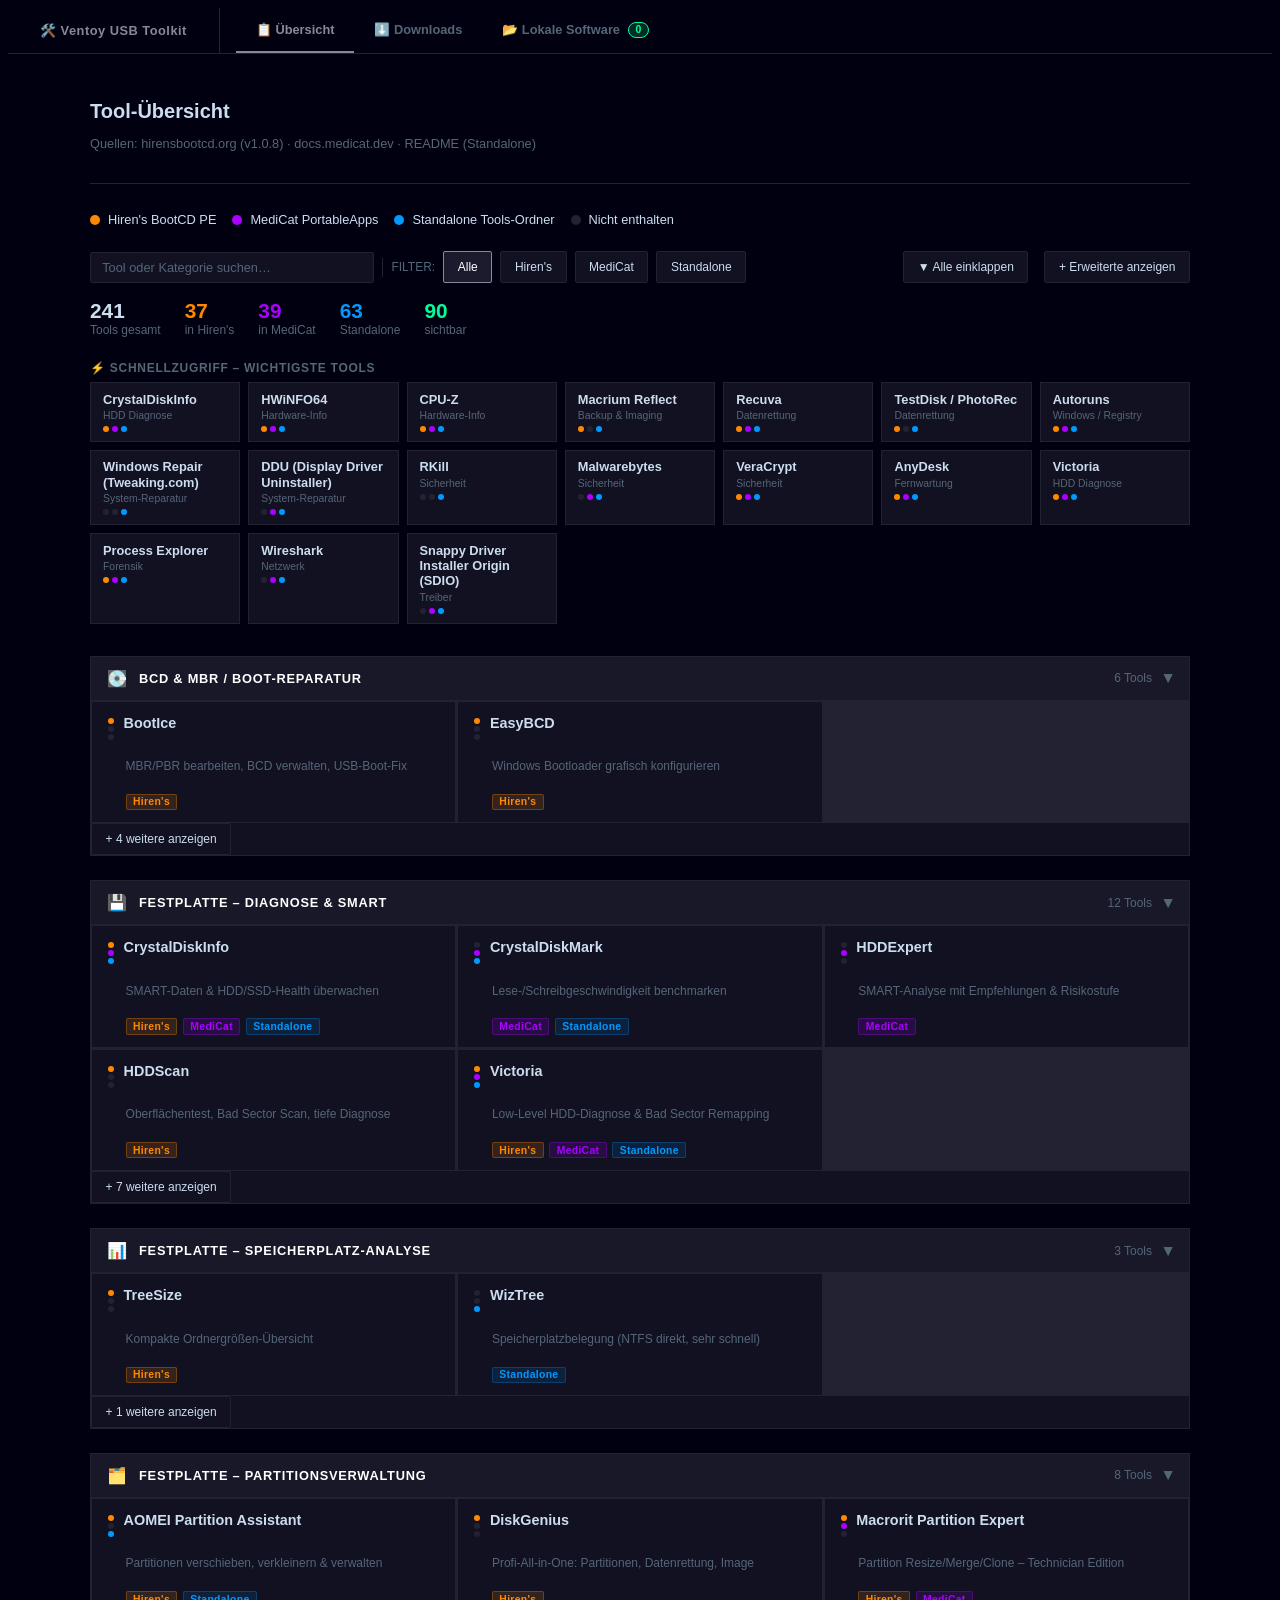
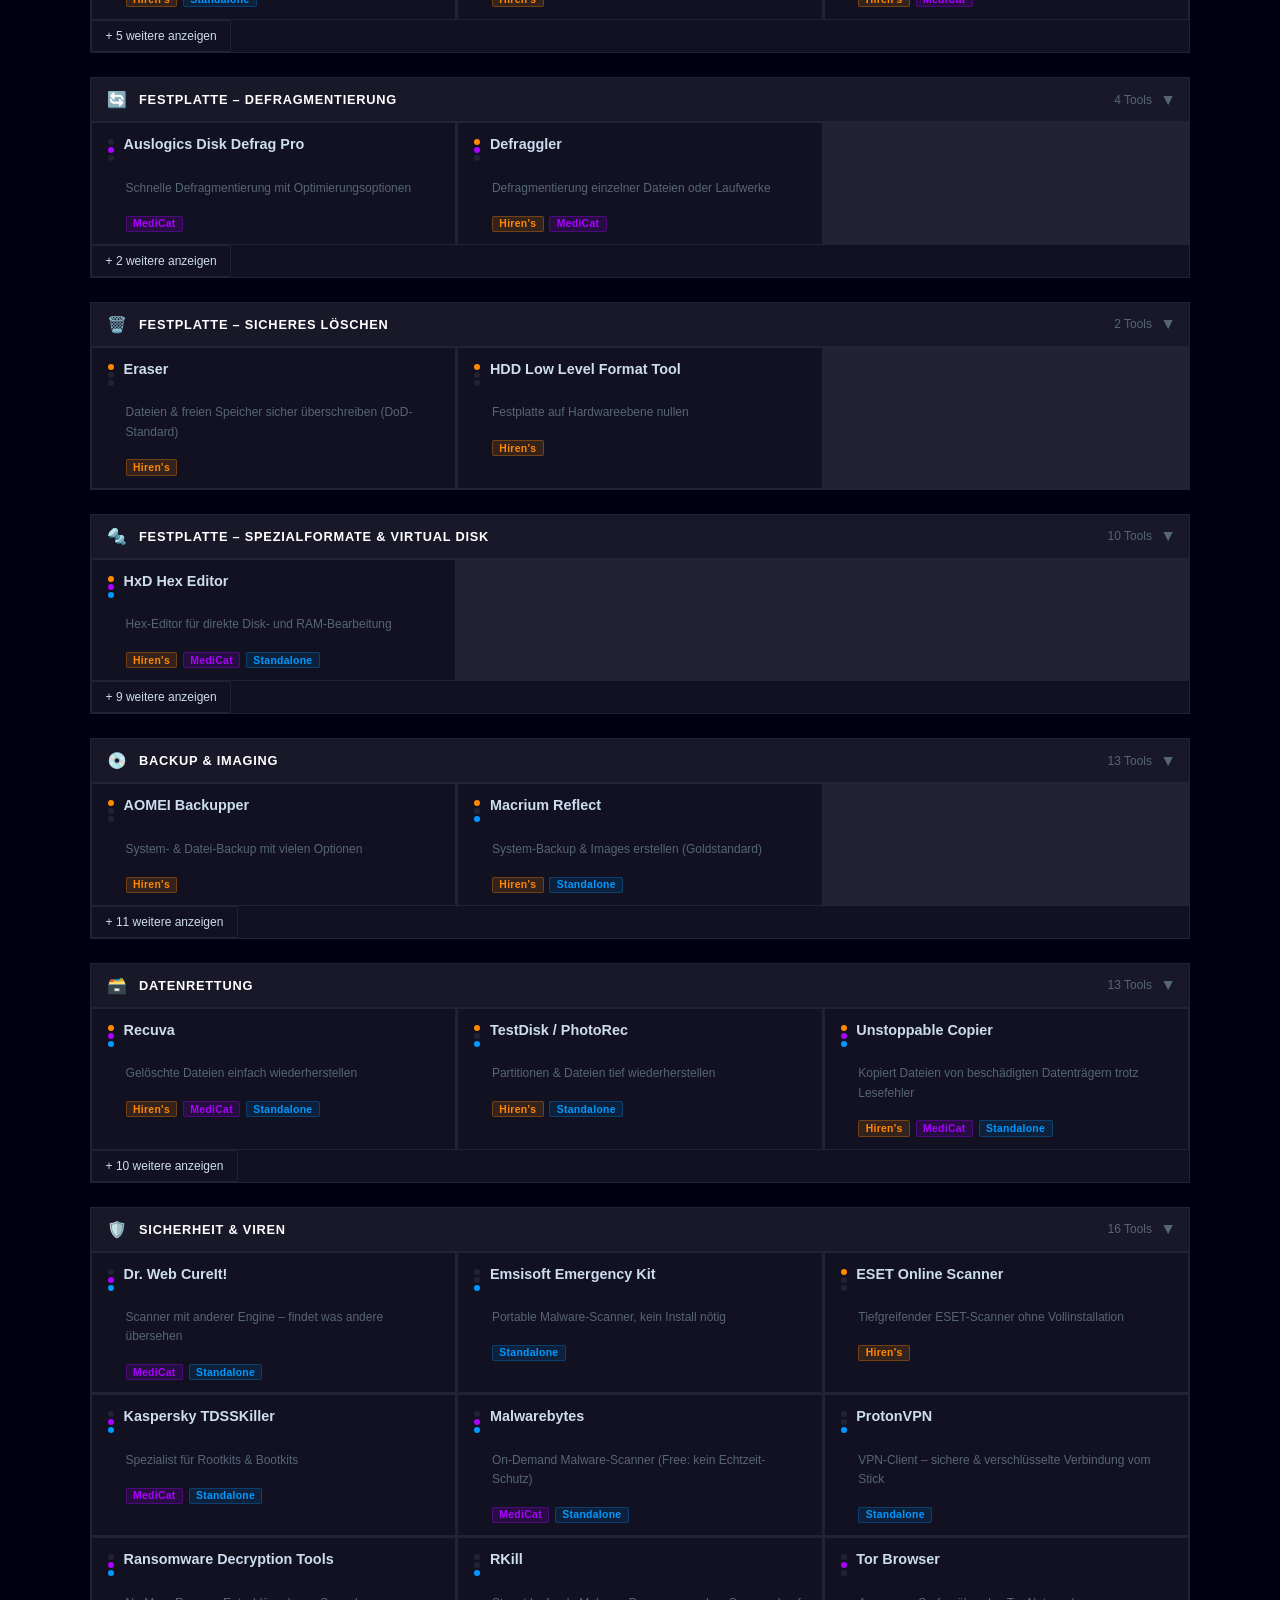
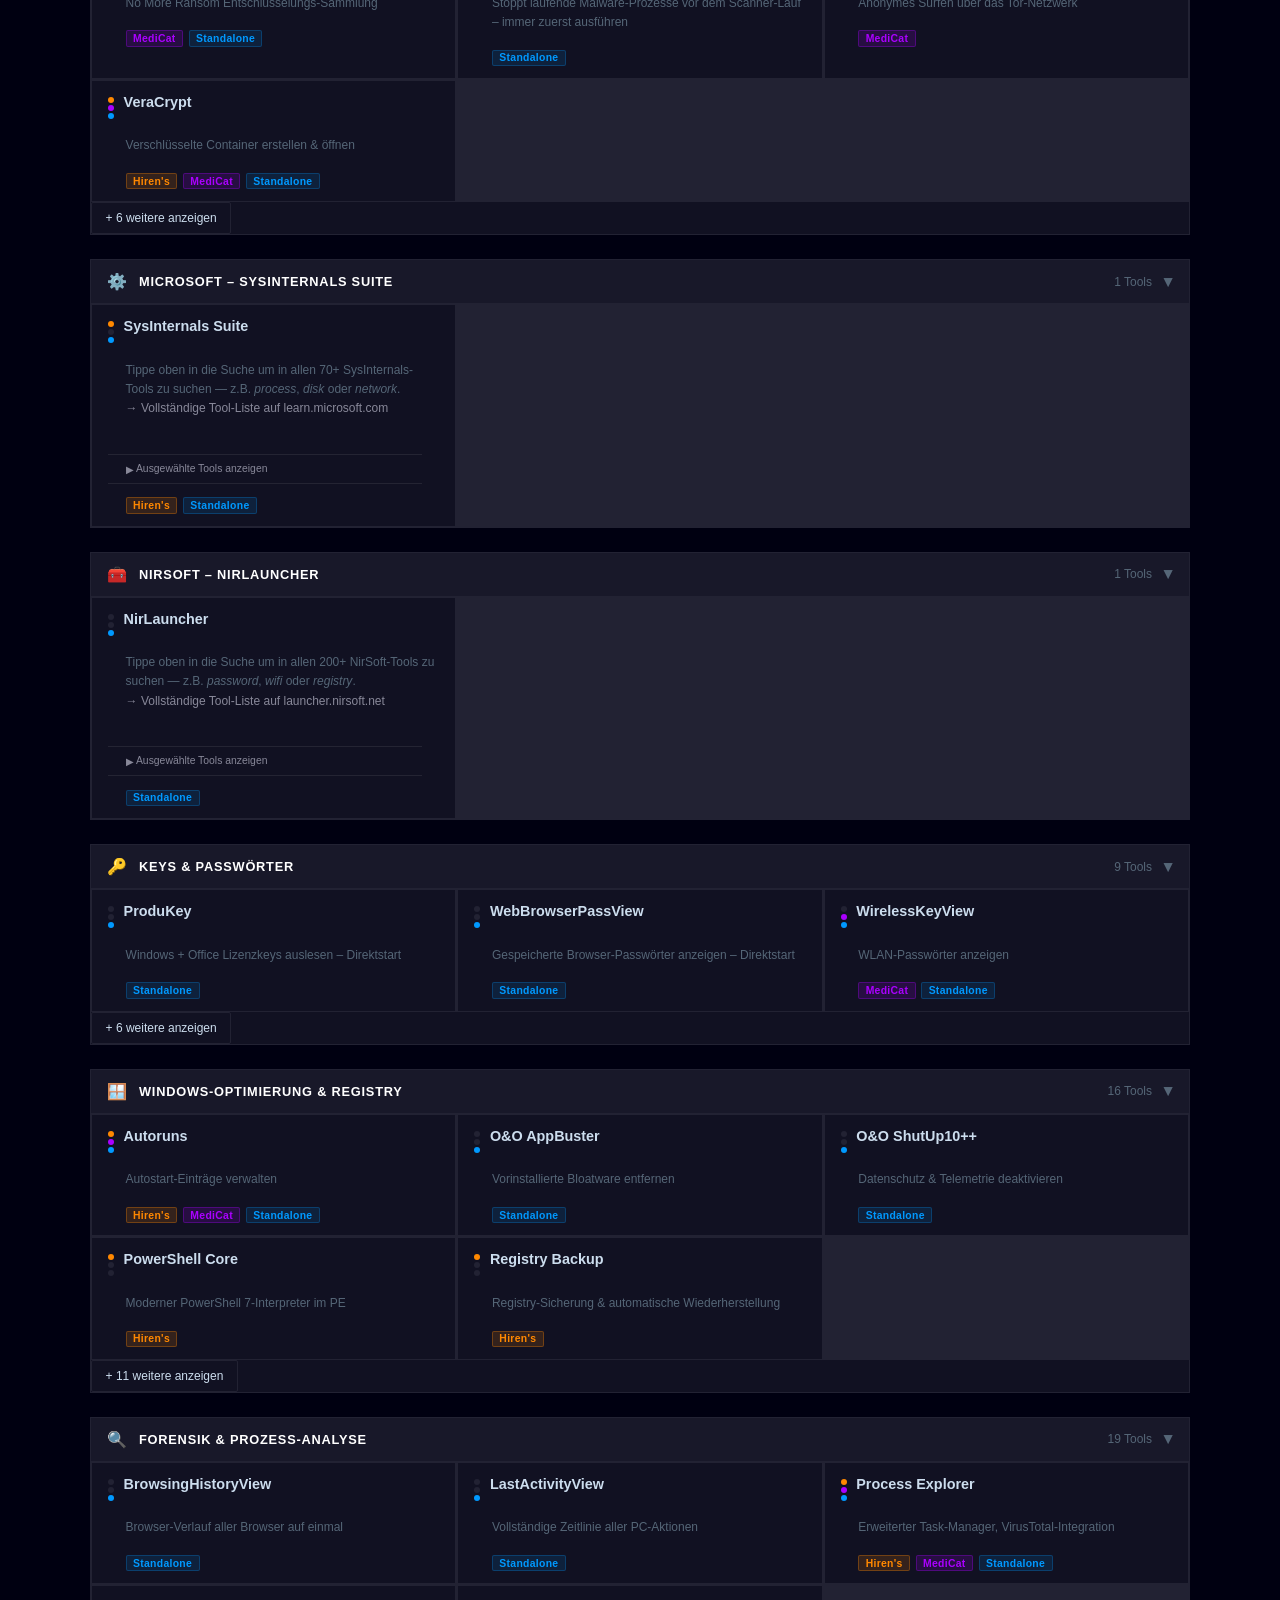
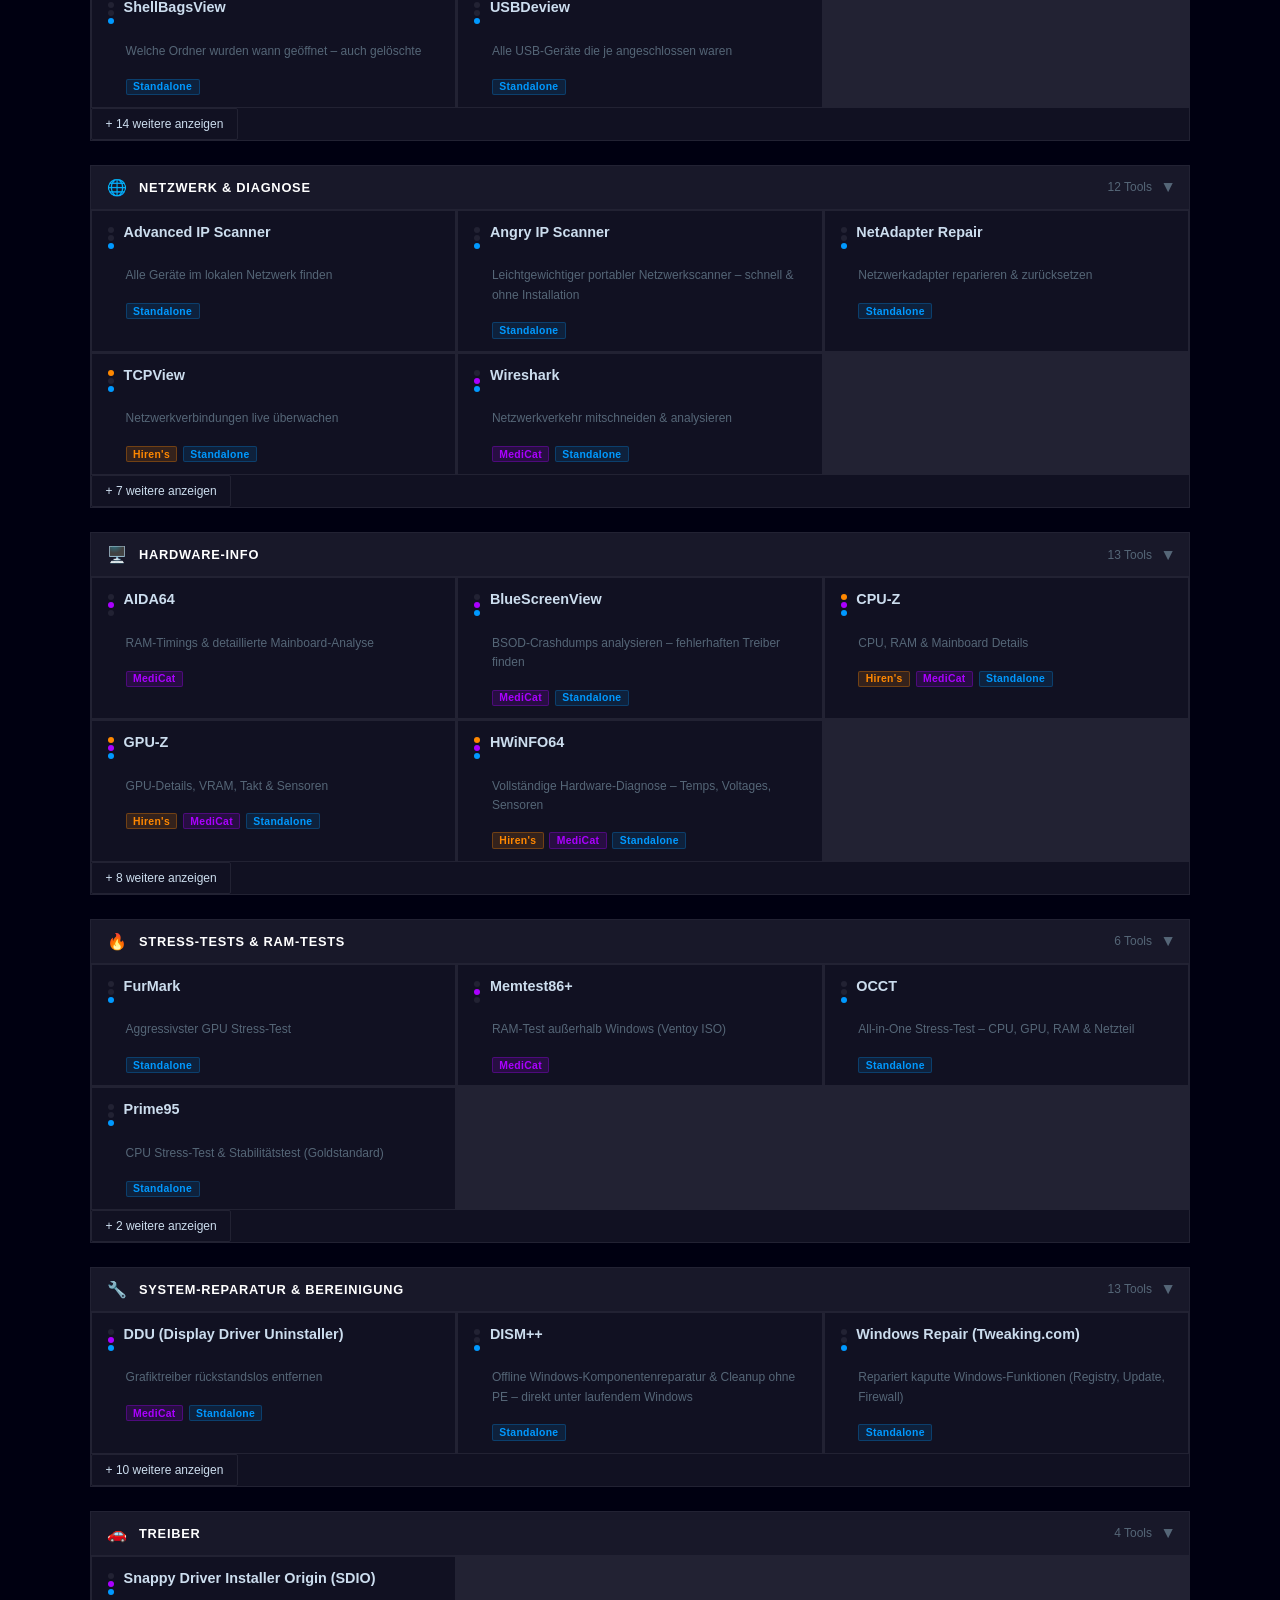
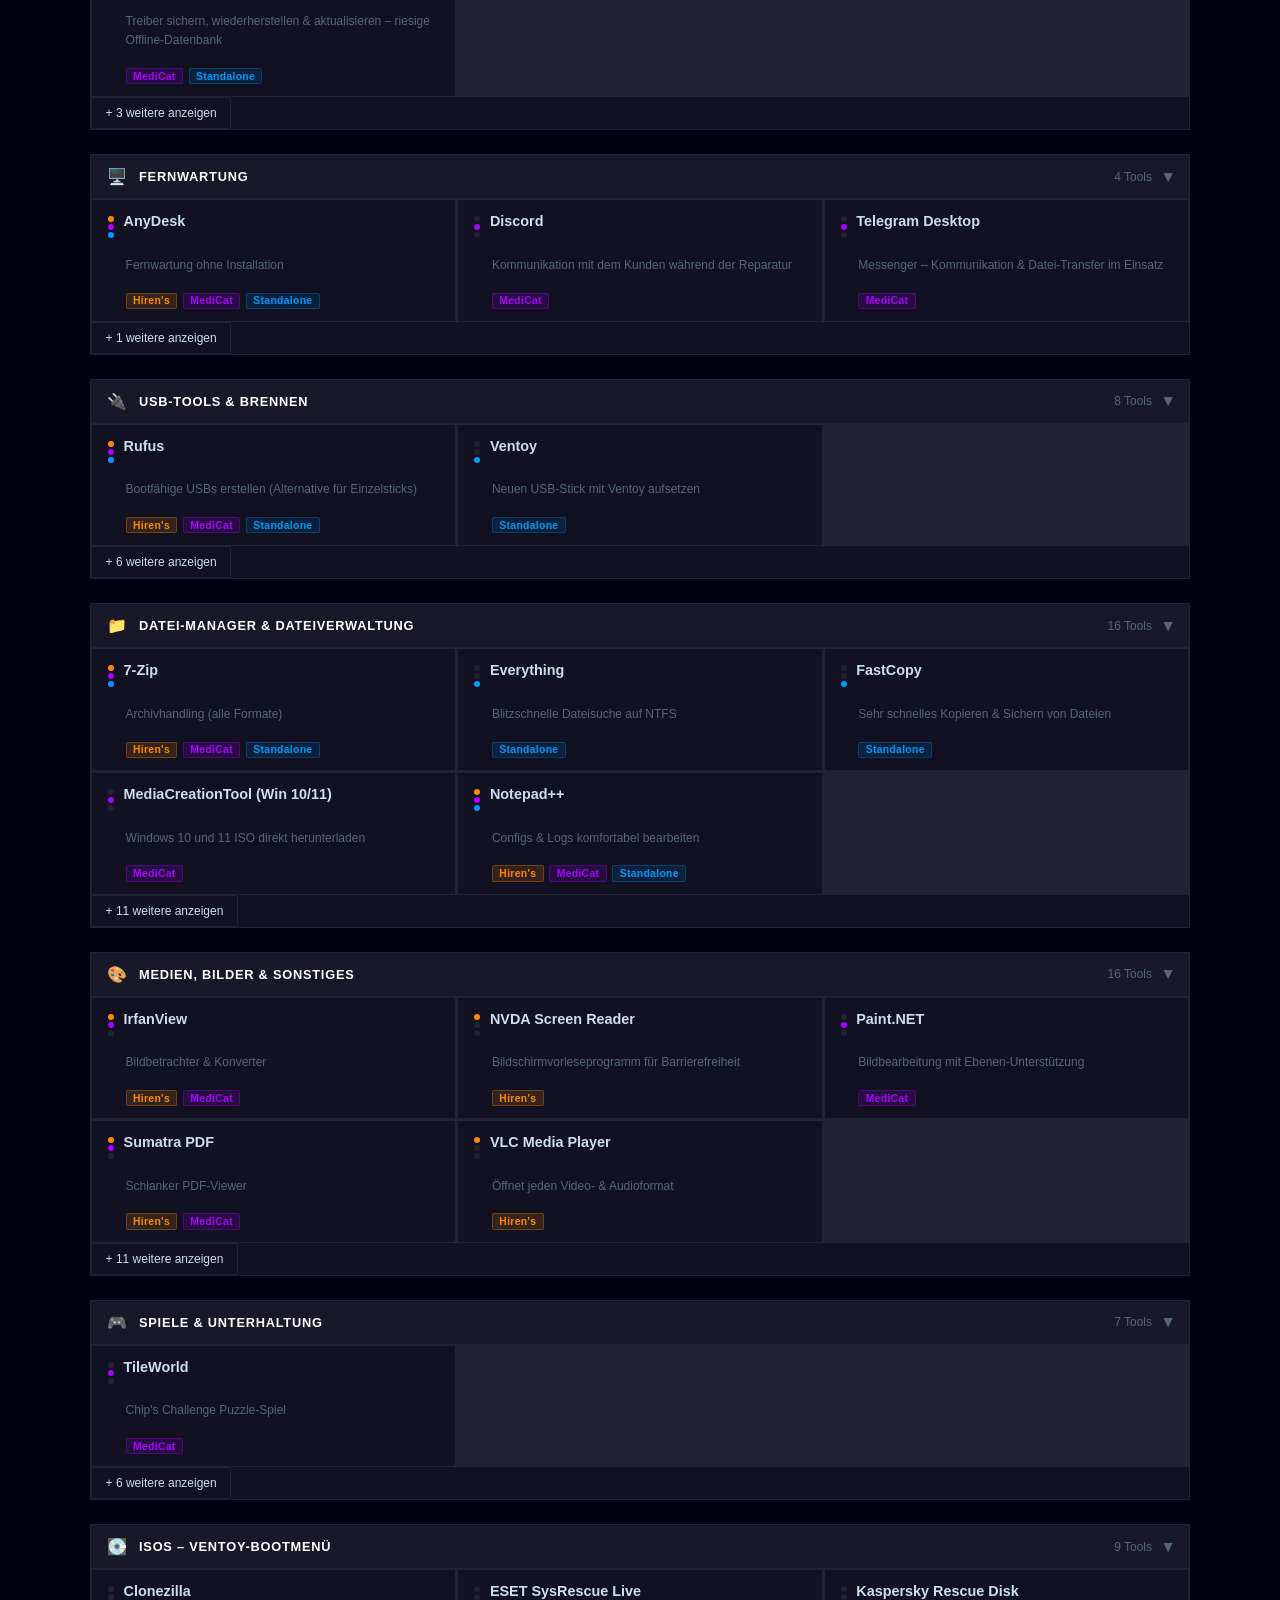
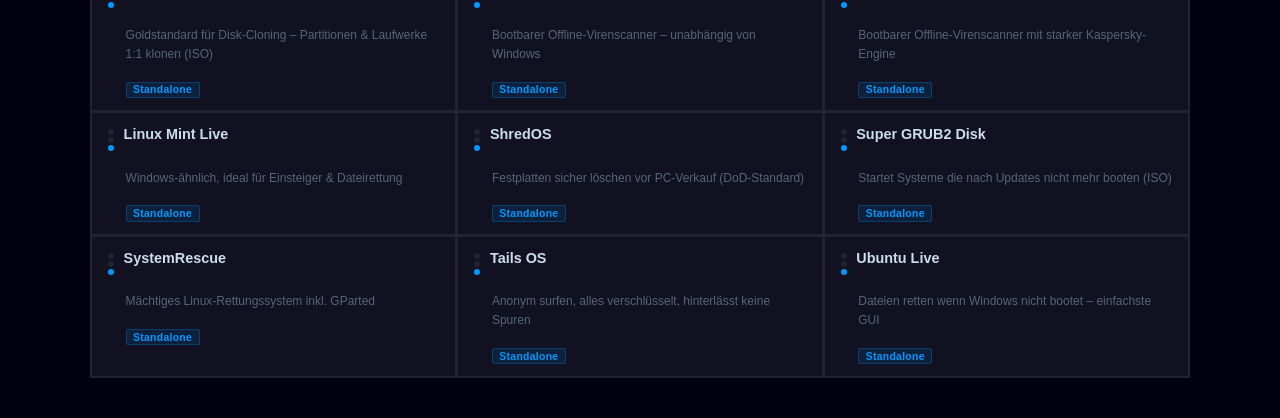
==== commit 5b11dea8: "Änderung CSS" ====
--- a/ventoy-toolkit-overview.html
+++ b/ventoy-toolkit-overview.html
@@ -6,42 +6,109 @@
   <meta name="viewport" content="width=device-width, initial-scale=1.0">
   <title>Ventoy USB Toolkit</title>
   <style>
+    /* ============================================================
+       1. DESIGN TOKENS
+       ============================================================ */
+
     :root {
+      /* Farben – Hintergründe & Oberflächen */
       --bg: #001;
       --sf: #112;
       --br: #223;
+
+      /* Farben – Text */
       --tx: #CDE;
       --mu: #567;
       --ac: #889;
       --ac2: #8893;
+
+      /* Farben – Quellen */
       --ch: #F80;
       --ch2: #F803;
+      /* Hiren's  – Orange */
       --cm: #A0F;
       --cm2: #A0F3;
+      /* MediCat  – Lila  */
       --cs: #09F;
       --cs2: #09F3;
-      --cl: #0D8;
+      /* Standalone – Blau */
+      --cl: #0F9;
       --cl2: #0D83;
-      --cl-soft-bg: rgba(0, 220, 136, .1);
+      /* Kategorien – Grün */
+
+      --cl-soft-bg: rgba(0, 220, 136, .10);
       --cl-soft-br: rgba(0, 220, 136, .25);
-      --ind: 1.1rem
-    }
-
-
-    * {
-      box-sizing: border-box;
-      margin: 0;
-      padding: 0
-    }
+
+      /* Typografie */
+      --t-xs: .65rem;
+      --t-sm: .75rem;
+      --t-md: .8rem;
+      --t-lg: .9rem;
+      --t-xl: 1rem;
+      --ls-caps: .06em;
+      --lh: 1.6;
+
+      /* Abstände & Radien */
+      --ind: 1.1rem;
+      --r: 2px;
+      --r-lg: 6px;
+
+      /* Übergänge */
+      --tr: .15s;
+      --tr-m: .25s;
+    }
+
+
+    /* ============================================================
+       2. QUELLENFARBEN  (data-src-Attribut)
+       ============================================================ */
+
+    [data-src=h] {
+      --src-color: var(--ch);
+      --src-bg: var(--ch2);
+      --src-br: var(--ch);
+      --src-soft-bg: rgba(255, 136, 0, .15);
+      --src-soft-br: rgba(255, 136, 0, .30);
+    }
+
+    [data-src=m] {
+      --src-color: var(--cm);
+      --src-bg: var(--cm2);
+      --src-br: var(--cm);
+      --src-soft-bg: rgba(170, 0, 255, .15);
+      --src-soft-br: rgba(170, 0, 255, .30);
+    }
+
+    [data-src=s] {
+      --src-color: var(--cs);
+      --src-bg: var(--cs2);
+      --src-br: var(--cs);
+      --src-soft-bg: rgba(0, 153, 255, .12);
+      --src-soft-br: rgba(0, 153, 255, .25);
+    }
+
+    [data-src=ok] {
+      --src-color: var(--cl);
+    }
+
+    [data-src=all] {
+      --src-bg: var(--ac2);
+      --src-br: var(--ac);
+    }
+
+
+    /* ============================================================
+       3. RESET & BASE
+       ============================================================ */
 
     body {
       font-family: 'IBM Plex Sans', sans-serif;
       background: var(--bg);
       color: var(--tx);
-      min-height: 100vh
-    }
-
-
+      min-height: 100vh;
+    }
+
+    /* Gemeinsame Karten-Basis */
     .card,
     .tool-card,
     .qa-card,
@@ -49,82 +116,60 @@
     .modal,
     a.dl-card {
       background: var(--sf);
-      border: 1px solid var(--br)
-    }
-
+      border: 1px solid var(--br);
+    }
+
+
+    /* ============================================================
+       4. UTILITIES
+       ============================================================ */
 
     .mu {
-      color: var(--mu)
+      color: var(--mu);
     }
 
     .italic {
-      font-style: italic
+      font-style: italic;
     }
 
     .d-none {
-      display: none
-    }
-
-
-    [data-src=h] {
-      --src-color: var(--ch);
-      --src-bg: var(--ch2);
-      --src-br: var(--ch);
-      --src-soft-bg: rgba(255, 136, 0, .15);
-      --src-soft-br: rgba(255, 136, 0, .3)
-    }
-
-    [data-src=ok] {
-      --src-color: var(--cl)
-    }
-
-    [data-src=m] {
-      --src-color: var(--cm);
-      --src-bg: var(--cm2);
-      --src-br: var(--cm);
-      --src-soft-bg: rgba(170, 0, 255, .15);
-      --src-soft-br: rgba(170, 0, 255, .3)
-    }
-
-    [data-src=s] {
-      --src-color: var(--cs);
-      --src-bg: var(--cs2);
-      --src-br: var(--cs);
-      --src-soft-bg: rgba(0, 153, 255, .12);
-      --src-soft-br: rgba(0, 153, 255, .25)
-    }
-
-    [data-src=all] {
-      --src-bg: var(--ac2);
-      --src-br: var(--ac)
-    }
-
+      display: none;
+    }
+
+
+    /* ============================================================
+       5. FORMULARELEMENTE
+       ============================================================ */
 
     .field {
+      width: 100%;
       padding: .45rem .7rem;
-      border-radius: 2px;
+      border-radius: var(--r);
       border: 1px solid var(--br);
       background: var(--sf);
       color: var(--tx);
-      font-size: .8rem;
+      font-size: var(--t-md);
       outline: none;
-      transition: border-color .15s;
-      width: 100%
+      transition: border-color var(--tr);
     }
 
     .field:focus {
-      border-color: var(--ac)
+      border-color: var(--ac);
     }
 
     .field::placeholder {
-      color: var(--mu)
+      color: var(--mu);
     }
 
     textarea.field {
       resize: vertical;
-      min-height: 70px
-    }
-
+      min-height: 70px;
+    }
+
+
+    /* ============================================================
+       6. BUTTONS
+       ============================================================ */
 
     .btn {
       display: inline-flex;
@@ -133,53 +178,60 @@
       white-space: nowrap;
       min-height: 2rem;
       padding: .35rem .85rem;
-      border-radius: 2px;
+      border-radius: var(--r);
       border: 1px solid var(--br);
       background: var(--sf);
       color: var(--tx);
-      font-size: .75rem;
+      font-size: var(--t-sm);
       cursor: pointer;
-      transition: all .15s;
       user-select: none;
       line-height: 1;
-      vertical-align: middle
-    }
-
+      vertical-align: middle;
+      transition: all var(--tr);
+    }
+
+    /* Allgemeines Hover */
     .btn:hover,
     #btn-expand:hover,
     #btn-tier2:hover {
       color: #fff;
-      border-color: var(--ac)
+      border-color: var(--ac);
     }
 
     #btn-expand:hover,
     #btn-tier2:hover {
-      background: var(--ac2)
-    }
-
+      background: var(--ac2);
+    }
+
+    /* Quellenfarben-Hover & aktiv */
     .btn[data-src]:hover,
     .btn[data-src].active {
       color: #fff;
       background: var(--src-bg);
-      border-color: var(--src-br)
-    }
-
+      border-color: var(--src-br);
+    }
+
+    /* Varianten */
     .btn-l {
       border-color: var(--cl);
       background: var(--cl2);
       color: var(--cl);
-      font-weight: 700
+      font-weight: 700;
     }
 
     .btn-l:hover {
       background: var(--cl);
-      color: #000
+      color: #000;
     }
 
     .btn-m {
-      color: var(--mu)
-    }
-
+      color: var(--mu);
+    }
+
+
+    /* ============================================================
+       7. NAVIGATION (Tab-Leiste)
+       ============================================================ */
 
     .tab-nav {
       position: sticky;
@@ -190,20 +242,20 @@
       border-bottom: 1px solid var(--br);
       display: flex;
       align-items: stretch;
-      padding: 0 2rem
+      padding: 0 2rem;
     }
 
     .tab-nav>strong {
       display: flex;
       align-items: center;
       gap: .5rem;
-      font-size: .8rem;
+      font-size: var(--t-md);
       color: var(--ac);
       letter-spacing: .04em;
       padding-right: 2rem;
       border-right: 1px solid var(--br);
       margin-right: 1rem;
-      white-space: nowrap
+      white-space: nowrap;
     }
 
     .tab-btn {
@@ -211,106 +263,119 @@
       align-items: center;
       gap: .5rem;
       padding: .85rem 1.25rem;
-      font-size: .8rem;
+      font-size: var(--t-md);
       font-weight: 600;
       color: var(--mu);
       background: none;
       border: none;
       border-bottom: 2px solid transparent;
       cursor: pointer;
-      transition: color .15s, border-color .15s;
-      white-space: nowrap
+      white-space: nowrap;
+      transition: color var(--tr), border-color var(--tr);
     }
 
     .tab-btn:hover {
-      color: var(--tx)
+      color: var(--tx);
     }
 
     .tab-btn.active {
       color: var(--ac);
-      border-bottom-color: var(--ac)
+      border-bottom-color: var(--ac);
     }
 
     .tab-btn sup {
-      font-size: .65rem;
+      font-size: var(--t-xs);
       padding: .1rem .4rem;
       border-radius: 10px;
       background: var(--cl2);
       color: var(--cl);
       border: 1px solid var(--cl);
       font-weight: 700;
-      font-style: normal
-    }
-
+      font-style: normal;
+    }
+
+
+    /* ============================================================
+       8. VIEWS (Tab-Inhalte)
+       ============================================================ */
 
     .view {
       display: none;
-      padding: 2rem
+      padding: 2rem;
     }
 
     .view.active {
-      display: block
+      display: block;
     }
 
     .view>div {
       max-width: 1100px;
-      margin-inline: auto
+      margin-inline: auto;
     }
 
     .view>div>header {
       border-bottom: 1px solid var(--br);
       padding-bottom: 1.25rem;
-      margin-bottom: 1.75rem
+      margin-bottom: 1.75rem;
     }
 
     .view>div>header h1 {
       font-size: 1.25rem;
-      margin-bottom: .25rem
+      margin-bottom: .25rem;
     }
 
     .view>div>header p {
-      font-size: .8rem;
-      color: var(--mu)
-    }
-
+      font-size: var(--t-md);
+      color: var(--mu);
+    }
+
+
+    /* ============================================================
+       9. ÜBERSCHRIFTEN & LABELS
+       ============================================================ */
 
     h3.lbl {
-      font-size: .75rem;
+      font-size: var(--t-sm);
       font-weight: 600;
       text-transform: uppercase;
-      letter-spacing: .06em;
+      letter-spacing: var(--ls-caps);
       color: var(--mu);
-      margin-bottom: .6rem
-    }
-
+      margin-bottom: .6rem;
+    }
+
+    /* Gemeinsame uppercase-Label-Styles */
     .dl-section>b,
     .cat-hdr>b,
     .modal label {
       font-weight: 600;
       text-transform: uppercase;
-      letter-spacing: .06em
+      letter-spacing: var(--ls-caps);
     }
 
     .cat-hdr>b,
     .lc>header b,
     .modal>b {
-      color: #fff
-    }
-
+      color: #fff;
+    }
+
+
+    /* ============================================================
+       10. LEGENDE
+       ============================================================ */
 
     .legend {
       display: flex;
       flex-wrap: wrap;
       gap: 1rem;
       margin-block: 1.5rem;
-      font-size: .8rem;
-      align-items: center
+      font-size: var(--t-md);
+      align-items: center;
     }
 
     .legend>span {
       display: flex;
       align-items: center;
-      gap: .5rem
+      gap: .5rem;
     }
 
     .legend i {
@@ -320,26 +385,30 @@
       border-radius: 50%;
       flex-shrink: 0;
       font-style: normal;
-      background: var(--src-color)
+      background: var(--src-color);
     }
 
     .legend i.missing {
-      background: var(--br)
-    }
-
+      background: var(--br);
+    }
+
+
+    /* ============================================================
+       11. STEUERLEISTE & STATISTIKEN
+       ============================================================ */
 
     .controls {
       display: flex;
       flex-wrap: wrap;
       align-items: center;
       gap: .5rem;
-      margin-bottom: 1rem
+      margin-bottom: 1rem;
     }
 
     .sep {
       width: 1px;
       height: 1.2rem;
-      background: var(--br)
+      background: var(--br);
     }
 
     .stats-bar {
@@ -347,35 +416,40 @@
       gap: 1.5rem;
       flex-wrap: wrap;
       margin-bottom: 1.5rem;
-      font-size: .75rem
+      font-size: var(--t-sm);
     }
 
     .stats-bar>div b {
       font-size: 1.3rem;
       font-weight: 600;
       color: var(--tx);
-      display: block
+      display: block;
     }
 
     .stats-bar>div b[data-src] {
-      color: var(--src-color)
+      color: var(--src-color);
     }
 
     .stats-bar>div span {
-      color: var(--mu)
-    }
-
+      color: var(--mu);
+    }
+
+
+    /* ============================================================
+       12. KATEGORIEN
+       ============================================================ */
 
     #categories {
       display: flex;
       flex-direction: column;
-      gap: 1.5rem
+      gap: 1.5rem;
     }
 
     .category {
-      overflow: hidden
-    }
-
+      overflow: hidden;
+    }
+
+    /* Kategoriekopf */
     .cat-hdr {
       display: flex;
       align-items: center;
@@ -384,150 +458,157 @@
       background: rgba(255, 255, 255, .03);
       border-bottom: 1px solid var(--br);
       cursor: pointer;
-      user-select: none
+      user-select: none;
     }
 
     .cat-hdr:hover {
-      background: rgba(255, 255, 255, .06)
+      background: rgba(255, 255, 255, .06);
     }
 
     .cat-hdr.cat-match {
-      border-left: 2px solid var(--ac)
+      border-left: 2px solid var(--ac);
     }
 
     .cat-hdr>b {
-      font-size: .8rem
-    }
-
-    .cat-hdr>em,
+      font-size: var(--t-md);
+    }
+
+    .cat-hdr>em {
+      font-size: var(--t-sm);
+      color: var(--mu);
+      margin-left: auto;
+      font-style: normal;
+    }
+
     .cat-hdr>s {
-      font-size: .75rem;
-      color: var(--mu)
-    }
-
-    .cat-hdr>em {
-      margin-left: auto;
-      font-style: normal
-    }
-
-    .cat-hdr>s {
-      transition: transform .2s;
+      font-size: var(--t-sm);
+      color: var(--mu);
       flex-shrink: 0;
-      text-decoration: none
+      text-decoration: none;
+      transition: transform var(--tr-m);
     }
 
     .category.open .cat-hdr>s {
       transform: rotate(90deg);
-      display: inline-block
-    }
-
+      display: inline-block;
+    }
+
+    /* Tool-Grid */
     .tools-grid {
       display: none;
       grid-template-columns: repeat(auto-fill, minmax(290px, 1fr));
       gap: 1px;
-      background: var(--br)
+      background: var(--br);
     }
 
     .category.open .tools-grid {
-      display: grid
-    }
-
+      display: grid;
+    }
+
+
+    /* ============================================================
+       13. TOOL-KARTEN
+       ============================================================ */
 
     .tool-card {
       display: flex;
       flex-direction: column;
       padding: .75rem 1rem;
-      gap: .35rem
+      gap: .35rem;
     }
 
     .tool-card.hidden,
     .tool-card.tier2-hidden {
-      display: none
+      display: none;
     }
 
     .tool-card.tier2 {
-      opacity: .55
+      opacity: .55;
     }
 
     .tool-card>header {
       display: flex;
       align-items: flex-start;
-      gap: .6rem
+      gap: .6rem;
     }
 
     .tool-card>header b {
-      font-size: .9rem;
+      font-size: var(--t-lg);
       font-weight: 600;
       color: var(--tx);
-      line-height: 1.3
+      line-height: 1.3;
     }
 
     .tool-card>p,
     .tool-card>.tags {
-      padding-left: var(--ind)
+      padding-left: var(--ind);
     }
 
     .tool-card>p {
-      font-size: .75rem;
+      font-size: var(--t-sm);
       color: var(--mu);
-      line-height: 1.6
-    }
-
-
+      line-height: var(--lh);
+    }
+
+    /* Quellenpunkte */
     .pdots {
       display: flex;
       flex-direction: column;
       gap: 2px;
       flex-shrink: 0;
-      margin-top: 4px
+      margin-top: 4px;
     }
 
     .pdot {
       width: 6px;
       height: 6px;
       border-radius: 50%;
-      background: var(--br)
+      background: var(--br);
     }
 
     .pdot[data-src] {
-      background: var(--src-color)
-    }
-
-
+      background: var(--src-color);
+    }
+
+    /* Tags & Badges */
     .tags {
       display: flex;
       flex-wrap: wrap;
-      gap: .35rem
+      gap: .35rem;
     }
 
     .badge {
-      font-size: .65rem;
+      font-size: var(--t-xs);
       padding: .1rem .4rem;
-      border-radius: 2px;
+      border-radius: var(--r);
       font-weight: 600;
-      letter-spacing: .03em
+      letter-spacing: .03em;
     }
 
     .badge[data-src] {
       background: var(--src-soft-bg);
       color: var(--src-color);
-      border: 1px solid var(--src-soft-br)
-    }
-
-
+      border: 1px solid var(--src-soft-br);
+    }
+
+    /* Grüne Kategorie-Badges */
     .lc-badge,
     .cat-tag {
       background: var(--cl-soft-bg);
       color: var(--cl);
-      border: 1px solid var(--cl-soft-br)
-    }
-
+      border: 1px solid var(--cl-soft-br);
+    }
+
+
+    /* ============================================================
+       14. SCHNELLZUGRIFF-KARTEN
+       ============================================================ */
 
     .qa-grid {
       display: grid;
       grid-template-columns: repeat(auto-fill, minmax(150px, 1fr));
       gap: .5rem;
-      margin-bottom: 2rem
+      margin-bottom: 2rem;
     }
 
     .qa-card {
@@ -536,178 +617,190 @@
       padding: .55rem .75rem;
       gap: .2rem;
       cursor: default;
-      transition: border-color .15s
+      transition: border-color var(--tr);
     }
 
     .qa-card:hover {
-      border-color: var(--ac)
+      border-color: var(--ac);
     }
 
     .qa-card small {
-      font-size: .65rem;
-      color: var(--mu)
+      font-size: var(--t-xs);
+      color: var(--mu);
     }
 
     .qa-card b {
-      font-size: .8rem;
+      font-size: var(--t-md);
       color: var(--tx);
       line-height: 1.2;
-      font-weight: 600
+      font-weight: 600;
     }
 
     .qa-card>div {
       display: flex;
       gap: 3px;
-      margin-top: .1rem
-    }
-
+      margin-top: .1rem;
+    }
+
+
+    /* ============================================================
+       15. NIR-SUCHTREFFER & INFO-BOX
+       ============================================================ */
 
     .nir-link {
       color: var(--ac);
-      text-decoration: none
+      text-decoration: none;
     }
 
     .nir-link:hover,
     .info-toggle:hover {
-      text-decoration: underline
+      text-decoration: underline;
     }
 
     .nir-sa {
       margin: .7rem var(--ind) .2rem;
-      font-size: .75rem
+      font-size: var(--t-sm);
     }
 
     .nir-lbl {
       color: var(--ac);
-      font-size: .65rem;
+      font-size: var(--t-xs);
       margin-bottom: .2rem;
-      font-weight: 600
+      font-weight: 600;
     }
 
     .nir-hit {
       color: #fff;
-      font-size: .75rem;
-      line-height: 1.6
+      font-size: var(--t-sm);
+      line-height: var(--lh);
     }
 
     .nir-hit b,
     .info-box b {
-      color: var(--ac)
+      color: var(--ac);
     }
 
     .info-box b {
-      font-weight: 600
-    }
-
-
+      font-weight: 600;
+    }
+
+    /* Ausklappbare Info-Sektion */
     .info-toggle {
-      font-size: .65rem;
-      color: var(--ac);
-      cursor: pointer;
+      display: block;
+      width: calc(100% - var(--ind));
       padding: .5rem 0 .5rem var(--ind);
       margin-top: .6rem;
       margin-bottom: .5rem;
-      display: block;
+      font-size: var(--t-xs);
+      color: var(--ac);
+      cursor: pointer;
+      text-align: left;
       background: none;
       border: none;
       border-top: 1px solid rgba(255, 255, 255, .08);
       border-bottom: 1px solid rgba(255, 255, 255, .08);
-      text-align: left;
-      width: calc(100% - var(--ind))
     }
 
     .t-arr {
       display: inline-block;
-      transition: transform .2s;
-      font-size: .65rem;
-      vertical-align: middle
+      font-size: var(--t-xs);
+      vertical-align: middle;
+      transition: transform var(--tr-m);
     }
 
     .t-arr.open {
-      transform: rotate(90deg)
+      transform: rotate(90deg);
     }
 
     .info-box {
       display: none;
       margin: .4rem var(--ind) 0;
       padding: .5rem .7rem;
+      border-radius: var(--r);
+      font-size: var(--t-sm);
+      color: var(--tx);
+      line-height: 1.8;
       background: rgba(0, 170, 255, .06);
       border-left: 2px solid var(--ac);
-      border-radius: 2px;
-      font-size: .75rem;
-      color: var(--tx);
-      line-height: 1.8
     }
 
     .info-box.open {
-      display: block
-    }
-
+      display: block;
+    }
+
+
+    /* ============================================================
+       16. DOWNLOAD-SEKTION
+       ============================================================ */
 
     .dl-section {
       padding: .75rem;
-      margin-bottom: 1.25rem
+      margin-bottom: 1.25rem;
     }
 
     .dl-section>b {
       display: block;
-      font-size: .8rem;
-      margin-bottom: .1rem
+      font-size: var(--t-md);
+      margin-bottom: .1rem;
     }
 
     .dl-section>small {
       display: block;
-      font-size: .8rem;
+      font-size: var(--t-md);
       color: var(--mu);
-      margin-bottom: .6rem
+      margin-bottom: .6rem;
     }
 
     .dl-grid {
       display: grid;
       grid-template-columns: repeat(auto-fill, minmax(220px, 1fr));
-      gap: .6rem
+      gap: .6rem;
     }
 
     a.dl-card {
+      display: block;
       padding: .75rem .8rem;
       text-decoration: none;
       color: var(--tx);
-      display: block;
-      transition: background .15s, border-color .15s;
-      border-radius: 6px
+      border-radius: var(--r-lg);
+      transition: background var(--tr), border-color var(--tr);
     }
 
     a.dl-card:hover {
       background: rgba(255, 255, 255, .02);
-      border-color: var(--ac)
+      border-color: var(--ac);
     }
 
     a.dl-card b {
       display: block;
-      font-size: 1rem;
-      margin-bottom: .25rem
+      font-size: var(--t-xl);
+      margin-bottom: .25rem;
     }
 
     a.dl-card small {
-      font-size: .8rem;
-      color: var(--mu)
-    }
-
+      font-size: var(--t-md);
+      color: var(--mu);
+    }
+
+
+    /* ============================================================
+       17. LOKALE SOFTWARE
+       ============================================================ */
 
     #local-stats {
-      font-size: .75rem;
+      font-size: var(--t-sm);
       color: var(--mu);
-      margin-bottom: 1rem
+      margin-bottom: 1rem;
     }
 
     #local-stats b {
-      color: var(--cl)
+      color: var(--cl);
     }
 
     .local-grid {
       display: grid;
       grid-template-columns: repeat(auto-fill, minmax(300px, 1fr));
-      gap: .75rem
+      gap: .75rem;
     }
 
     .lc {
@@ -715,36 +808,36 @@
       flex-direction: column;
       padding: .75rem 1rem;
       gap: .4rem;
-      transition: border-color .15s
+      transition: border-color var(--tr);
     }
 
     .lc:hover {
-      border-color: rgba(0, 220, 136, .3)
+      border-color: rgba(0, 220, 136, .3);
     }
 
     .lc>header {
       display: flex;
       justify-content: space-between;
       align-items: flex-start;
-      gap: .5rem
+      gap: .5rem;
     }
 
     .lc>header b {
-      font-size: .9rem;
+      font-size: var(--t-lg);
       font-weight: 700;
-      line-height: 1.3
+      line-height: 1.3;
     }
 
     .lc>header aside {
       display: flex;
       gap: .3rem;
-      flex-shrink: 0
+      flex-shrink: 0;
     }
 
     .lc>p {
-      font-size: .8rem;
+      font-size: var(--t-md);
       color: var(--mu);
-      line-height: 1.6
+      line-height: var(--lh);
     }
 
     .lc>footer {
@@ -752,70 +845,82 @@
       align-items: center;
       gap: .5rem;
       flex-wrap: wrap;
-      margin-top: .1rem
+      margin-top: .1rem;
     }
 
     .lc>footer code {
-      font-size: .65rem;
+      font-size: var(--t-xs);
       color: var(--mu);
       opacity: .7;
-      word-break: break-all
-    }
-
+      word-break: break-all;
+    }
+
+
+    /* ============================================================
+       18. ICON-BUTTONS
+       ============================================================ */
 
     .icon-btn {
       background: none;
       border: none;
       cursor: pointer;
-      font-size: .8rem;
+      font-size: var(--t-md);
       color: var(--mu);
       padding: .15rem .3rem;
-      border-radius: 2px;
-      transition: color .15s, background .15s;
-      line-height: 1
+      border-radius: var(--r);
+      line-height: 1;
+      transition: color var(--tr), background var(--tr);
     }
 
     .icon-btn:hover {
       color: var(--tx);
-      background: rgba(255, 255, 255, .07)
+      background: rgba(255, 255, 255, .07);
     }
 
     .icon-btn.del:hover {
-      color: #f66
-    }
-
+      color: #f66;
+    }
+
+
+    /* ============================================================
+       19. LEER-ZUSTÄNDE
+       ============================================================ */
 
     .empty {
       text-align: center;
       padding: 4rem 2rem;
-      font-size: .9rem;
+      font-size: var(--t-lg);
       color: var(--mu);
       border: 1px dashed var(--br);
       border-radius: 4px;
-      grid-column: 1/-1
+      grid-column: 1 / -1;
     }
 
     .empty i {
       font-size: 2.5rem;
       margin-bottom: .75rem;
       display: block;
-      font-style: normal
+      font-style: normal;
     }
 
     .empty h3 {
       color: var(--tx);
-      font-size: 1rem;
-      margin-bottom: .5rem
-    }
-
+      font-size: var(--t-xl);
+      margin-bottom: .5rem;
+    }
+
+
+    /* ============================================================
+       20. KATEGORIEN-MANAGER (Lokale Software)
+       ============================================================ */
 
     .cat-mgr {
       padding: .75rem 1rem;
-      margin-bottom: 1rem
+      margin-bottom: 1rem;
     }
 
     #cat-tags-list {
-      margin-bottom: .5rem
+      margin-bottom: .5rem;
     }
 
     .cat-tag {
@@ -823,9 +928,9 @@
       align-items: center;
       gap: .3rem;
       padding: .15rem .5rem;
-      border-radius: 2px;
-      font-size: .65rem;
-      font-weight: 600
+      border-radius: var(--r);
+      font-size: var(--t-xs);
+      font-weight: 600;
     }
 
     .cat-tag button {
@@ -833,91 +938,99 @@
       border: none;
       color: var(--cl);
       cursor: pointer;
-      font-size: .65rem;
+      font-size: var(--t-xs);
       padding: 0;
       opacity: .6;
-      line-height: 1
+      line-height: 1;
     }
 
     .cat-tag button:hover {
-      opacity: 1
+      opacity: 1;
     }
 
     #cat-manager .controls {
-      margin-bottom: 0
-    }
-
+      margin-bottom: 0;
+    }
+
+
+    /* ============================================================
+       21. MODAL
+       ============================================================ */
 
     .overlay {
       display: none;
       position: fixed;
       inset: 0;
+      z-index: 200;
       background: rgba(0, 0, 0, .7);
-      z-index: 200;
       align-items: center;
       justify-content: center;
-      padding: 1rem
+      padding: 1rem;
     }
 
     .overlay.open {
-      display: flex
+      display: flex;
     }
 
     .modal {
-      border-radius: 6px;
+      border-radius: var(--r-lg);
       padding: 1.5rem;
       width: 100%;
       max-width: 480px;
       display: flex;
       flex-direction: column;
-      gap: 1rem
+      gap: 1rem;
     }
 
     .modal>b {
-      font-size: 1rem;
-      font-weight: 700
+      font-size: var(--t-xl);
+      font-weight: 700;
     }
 
     .modal label {
       display: flex;
       flex-direction: column;
       gap: .35rem;
-      font-size: .75rem;
-      color: var(--mu)
+      font-size: var(--t-sm);
+      color: var(--mu);
     }
 
     .modal label small {
-      font-size: .65rem;
+      font-size: var(--t-xs);
       text-transform: none;
       letter-spacing: 0;
       font-weight: 400;
-      margin-top: -.1rem
+      margin-top: -.1rem;
     }
 
     .modal-actions {
       display: flex;
       gap: .5rem;
-      justify-content: flex-end
-    }
-
-
-    @media(max-width:600px) {
+      justify-content: flex-end;
+    }
+
+
+    /* ============================================================
+       22. RESPONSIVE
+       ============================================================ */
+
+    @media (max-width: 600px) {
       .tab-nav>strong {
-        display: none
+        display: none;
       }
 
       .tab-btn {
         padding: .75rem;
-        font-size: .75rem
+        font-size: var(--t-sm);
       }
 
       .view {
-        padding: 1rem
+        padding: 1rem;
       }
 
       .dl-grid,
       .local-grid {
-        grid-template-columns: 1fr
+        grid-template-columns: 1fr;
       }
     }
   </style>
@@ -949,7 +1062,7 @@
         <input class="field" style="width:260px" type="text" placeholder="Tool oder Kategorie suchen…"
           oninput="onSearch(this.value)">
         <div class="sep"></div>
-        <span class="mu" style="font-size:.75rem">FILTER:</span>
+        <span class="mu" style="font-size:var(--t-sm)">FILTER:</span>
         <button class="btn active" data-src="all" onclick="setFilter(null)">Alle</button>
         <button class="btn" data-src="h" onclick="setFilter('h')">Hiren's</button>
         <button class="btn" data-src="m" onclick="setFilter('m')">MediCat</button>
